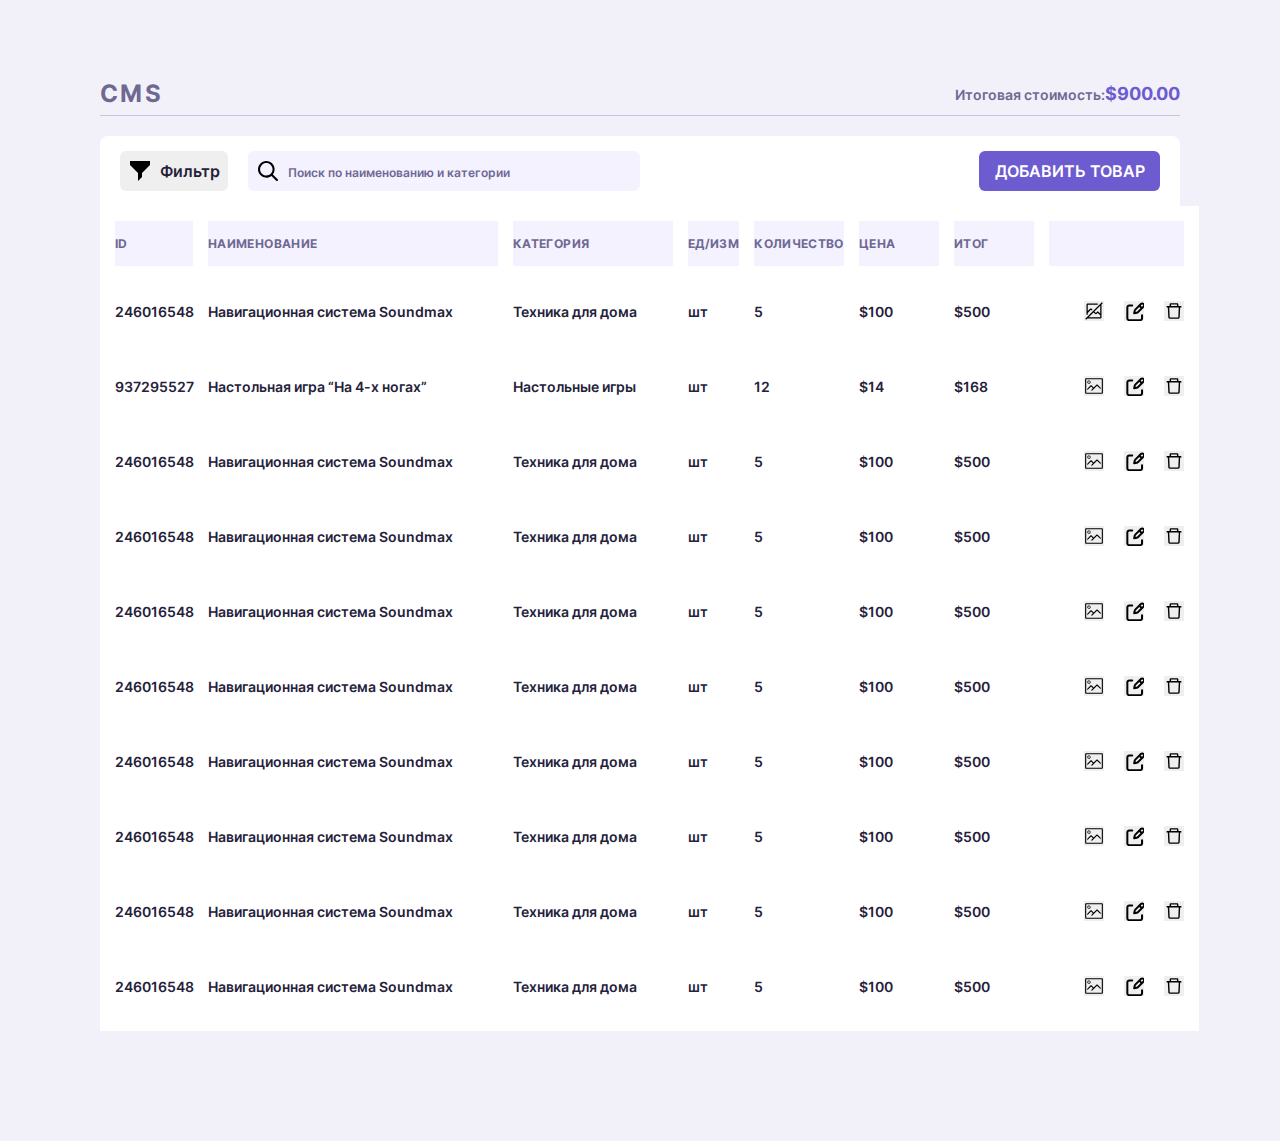
==== index.html @ 8643ee2f "верстка crm" ====
<!DOCTYPE html>
<html lang="ru">
<head>
  <meta charset="UTF-8">
  <meta http-equiv="X-UA-Compatible" content="IE=edge">
  <meta name="viewport" content="width=device-width, initial-scale=1.0">

  <link rel="stylesheet" href="index.css">
  
  <title>CRM</title>
</head>
<body>

  <section class="cms">
    <div class="container">
      <div class="group">
        <h2 class="title">CMS</h2>
        <p class="text">Итоговая стоимость:<span class="text-alt">$900.00</span></p>
      </div>
      <form action="#" class="form">
        <button class="button button__filter">
          <svg class="button__filter-svg" width="20" height="20" viewBox="0 0 20 20" fill="currentColor" xmlns="http://www.w3.org/2000/svg">
            <path d="M12 12L20 4V0H0V4L8 12V20L12 16V12Z"/>
          </svg>
          <span class="button__filter-text">Фильтр</span>
        </button>
        
        <fieldset class="search">
          <button class="button button__search" type="button">
            <svg width="20" height="20" viewBox="0 0 20 20" fill="currentColor" xmlns="http://www.w3.org/2000/svg">
              <path d="M13.4097 14.8822C11.7399 16.1799 9.63851 16.7922 7.53338 16.5942C5.42824 16.3963 3.47766 15.403 2.07881 13.8166C0.679961 12.2303 -0.0619809 10.1701 0.00405863 8.05565C0.0700982 5.94118 0.939153 3.9314 2.43427 2.43552C3.92939 0.939633 5.93814 0.0701341 8.05152 0.00406071C10.1649 -0.0620127 12.224 0.680308 13.8096 2.07987C15.3951 3.47944 16.3879 5.43102 16.5857 7.53723C16.7836 9.64345 16.1717 11.7459 14.8745 13.4166L19.6936 18.2201C20.1016 18.6267 20.1022 19.2872 19.695 19.6946C19.2878 20.1021 18.6273 20.1017 18.2204 19.6939L13.4201 14.8822H13.4097ZM8.31916 14.5495C9.13773 14.5495 9.94829 14.3882 10.7045 14.0748C11.4608 13.7614 12.148 13.302 12.7268 12.7229C13.3056 12.1438 13.7647 11.4563 14.078 10.6996C14.3913 9.94298 14.5525 9.13201 14.5525 8.31302C14.5525 7.49403 14.3913 6.68306 14.078 5.92641C13.7647 5.16976 13.3056 4.48225 12.7268 3.90314C12.148 3.32402 11.4608 2.86465 10.7045 2.55123C9.94829 2.23782 9.13773 2.07651 8.31916 2.07651C6.66598 2.07651 5.08051 2.73356 3.91153 3.90314C2.74256 5.07271 2.08583 6.659 2.08583 8.31302C2.08583 9.96705 2.74256 11.5533 3.91153 12.7229C5.08051 13.8925 6.66598 14.5495 8.31916 14.5495Z"/>
              </svg>
          </button>
          <input class="input__search" type="search" name="search" placeholder="Поиск по наименованию и категории">
          </fieldset>
          <button class="button button__add-product" >Добавить товар</button>
      </form>

      <div class="container__table">
        <table class="table">

          <thead class="table__title">



            <tr class="table__row-title">
              <th class="table__cell-title table__cell-id">ID</th>
              <th class="table__cell-title table__cell-name">Наименование</th>
              <th class="table__cell-title table__cell-category">Категория</th>
              <th class="table__cell-title table__cell-units">ед/изм</th>
              <th class="table__cell-title table__cell-count">количество</th>
              <th class="table__cell-title table__cell-price">цена</th>
              <th class="table__cell-title table__cell-total">ИТОГ</th>
              <th class="table__cell-title table__cell-btn"></th>
            </tr>

          </thead>

          <tbody  class="table__body">
            <tr class="table__row">
              <td class="table__cell table__cell-id">246016548</td>
              <td class="table__cell table__cell-name">Навигационная система Soundmax</td>
              <td class="table__cell table__cell-category">Техника для дома</td>
              <td class="table__cell table__cell-units">шт</td>
              <td class="table__cell table__cell-count">5</td>
              <td class="table__cell table__cell-price">$100</td>
              <td class="table__cell table__cell-total">$500</td>
              <td class="table__cell table__cell-btn">
                <button class="button table__button">
                  <svg width="20" height="20" viewBox="0 0 20 20" fill="currentColor" xmlns="http://www.w3.org/2000/svg">
                    <path d="M18.75 2.13375L17.8663 1.25L1.25 17.8663L2.13375 18.75L3.38375 17.5H16.25C16.5814 17.4995 16.899 17.3676 17.1333 17.1333C17.3676 16.899 17.4995 16.5814 17.5 16.25V3.38375L18.75 2.13375ZM16.25 16.25H4.63375L9.50437 11.3794L10.9913 12.8663C11.2257 13.1006 11.5435 13.2322 11.875 13.2322C12.2065 13.2322 12.5243 13.1006 12.7587 12.8663L13.75 11.875L16.25 14.3731V16.25ZM16.25 12.605L14.6337 10.9888C14.3993 10.7544 14.0815 10.6228 13.75 10.6228C13.4185 10.6228 13.1007 10.7544 12.8663 10.9888L11.875 11.98L10.3894 10.4944L16.25 4.63375V12.605Z"/>
                    <path d="M3.75 13.75V11.875L6.875 8.75187L7.73313 9.61062L8.61812 8.72563L7.75875 7.86625C7.52434 7.63191 7.20646 7.50027 6.875 7.50027C6.54354 7.50027 6.22566 7.63191 5.99125 7.86625L3.75 10.1075V3.75H13.75V2.5H3.75C3.41858 2.50033 3.10083 2.63213 2.86648 2.86648C2.63213 3.10083 2.50033 3.41858 2.5 3.75V13.75H3.75Z"/>
                  </svg>
                </button>

                <button class="button table__button">
                  <svg width="20" height="20" viewBox="0 0 20 20" fill="none" xmlns="http://www.w3.org/2000/svg">
                    <path d="M15.5629 4.86078L17.6394 6.93629L15.5629 4.86078ZM16.8982 3.03233L11.2834 8.64709C10.9933 8.9368 10.7955 9.3059 10.7148 9.70789L10.1962 12.304L12.7923 11.7844C13.1942 11.704 13.5629 11.5069 13.8531 11.2167L19.4678 5.60196C19.6366 5.43324 19.7704 5.23293 19.8617 5.01248C19.953 4.79203 20 4.55576 20 4.31714C20 4.07853 19.953 3.84225 19.8617 3.6218C19.7704 3.40136 19.6366 3.20105 19.4678 3.03233C19.2991 2.8636 19.0988 2.72976 18.8784 2.63845C18.6579 2.54714 18.4216 2.50014 18.183 2.50014C17.9444 2.50014 17.7081 2.54714 17.4877 2.63845C17.2672 2.72976 17.0669 2.8636 16.8982 3.03233V3.03233Z" stroke="currentColor" stroke-width="2" stroke-linecap="round" stroke-linejoin="round"/>
                    <path d="M18.0394 14.2648V17.206C18.0394 17.726 17.8328 18.2248 17.4651 18.5925C17.0973 18.9602 16.5986 19.1668 16.0786 19.1668H5.29415C4.77411 19.1668 4.27537 18.9602 3.90765 18.5925C3.53993 18.2248 3.33334 17.726 3.33334 17.206V6.42157C3.33334 5.90154 3.53993 5.4028 3.90765 5.03508C4.27537 4.66735 4.77411 4.46077 5.29415 4.46077H8.23535" stroke="currentColor" stroke-width="2" stroke-linecap="round" stroke-linejoin="round"/>
                  </svg>                  
                </button>

                <button class="button table__button">
                  <svg width="20" height="20" viewBox="0 0 20 20" fill="currentColor" xmlns="http://www.w3.org/2000/svg">
                    <path d="M7.03125 3.59375H6.875C6.96094 3.59375 7.03125 3.52344 7.03125 3.4375V3.59375H12.9688V3.4375C12.9688 3.52344 13.0391 3.59375 13.125 3.59375H12.9688V5H14.375V3.4375C14.375 2.74805 13.8145 2.1875 13.125 2.1875H6.875C6.18555 2.1875 5.625 2.74805 5.625 3.4375V5H7.03125V3.59375ZM16.875 5H3.125C2.7793 5 2.5 5.2793 2.5 5.625V6.25C2.5 6.33594 2.57031 6.40625 2.65625 6.40625H3.83594L4.31836 16.6211C4.34961 17.2871 4.90039 17.8125 5.56641 17.8125H14.4336C15.1016 17.8125 15.6504 17.2891 15.6816 16.6211L16.1641 6.40625H17.3438C17.4297 6.40625 17.5 6.33594 17.5 6.25V5.625C17.5 5.2793 17.2207 5 16.875 5ZM14.2832 16.4062H5.7168L5.24414 6.40625H14.7559L14.2832 16.4062Z"/>
                  </svg>                  
                </button>
              </td>
            </tr>

            <tr class="table__row">
              <td class="table__cell table__cell-id">937295527</td>
              <td class="table__cell table__cell-name">Настольная игра “На 4-х ногах”</td>
              <td class="table__cell table__cell-category">Настольные игры</td>
              <td class="table__cell table__cell-units">шт</td>
              <td class="table__cell table__cell-count">12</td>
              <td class="table__cell table__cell-price">$14</td>
              <td class="table__cell table__cell-total">$168</td>
              <td class="table__cell table__cell-btn">
                <button class="button table__button">
                  <svg width="20" height="20" viewBox="0 0 20 20" fill="currentColor" xmlns="http://www.w3.org/2000/svg">
                    <path d="M17.7778 2.22223H2.22223C1.92754 2.22223 1.64493 2.33929 1.43655 2.54767C1.22818 2.75604 1.11111 3.03866 1.11111 3.33334V16.6667C1.11111 16.9614 1.22818 17.244 1.43655 17.4523C1.64493 17.6607 1.92754 17.7778 2.22223 17.7778H17.7778C18.0725 17.7778 18.3551 17.6607 18.5635 17.4523C18.7718 17.244 18.8889 16.9614 18.8889 16.6667V3.33334C18.8889 3.03866 18.7718 2.75604 18.5635 2.54767C18.3551 2.33929 18.0725 2.22223 17.7778 2.22223ZM2.22223 16.6667V3.33334H17.7778V16.6667H2.22223Z"/>
                    <path d="M4.95555 7.77778C5.28518 7.77778 5.60741 7.68003 5.8815 7.49689C6.15558 7.31376 6.3692 7.05346 6.49535 6.74892C6.62149 6.44437 6.6545 6.10926 6.59019 5.78596C6.52588 5.46266 6.36715 5.16569 6.13406 4.9326C5.90097 4.69951 5.604 4.54078 5.2807 4.47647C4.9574 4.41216 4.62228 4.44516 4.31774 4.57131C4.0132 4.69746 3.7529 4.91108 3.56976 5.18516C3.38663 5.45924 3.28888 5.78147 3.28888 6.11111C3.28888 6.55314 3.46447 6.97706 3.77703 7.28962C4.0896 7.60218 4.51352 7.77778 4.95555 7.77778ZM4.95555 5.22222C5.13158 5.22112 5.30399 5.27232 5.45089 5.36932C5.5978 5.46632 5.71259 5.60476 5.78072 5.76708C5.84885 5.9294 5.86725 6.1083 5.83358 6.28109C5.79992 6.45389 5.7157 6.61279 5.59161 6.73766C5.46752 6.86253 5.30915 6.94774 5.13657 6.98249C4.96399 7.01724 4.78498 6.99997 4.62223 6.93285C4.45949 6.86574 4.32033 6.75182 4.22241 6.60552C4.12449 6.45923 4.07222 6.28715 4.07221 6.11111C4.07367 5.87729 4.1672 5.65345 4.33255 5.48811C4.49789 5.32277 4.72172 5.22923 4.95555 5.22778V5.22222Z"/>
                    <path d="M12.6555 8.53889L9.65555 11.5389L7.43332 9.31666C7.32923 9.21319 7.18843 9.15511 7.04166 9.15511C6.89489 9.15511 6.75408 9.21319 6.64999 9.31666L3.28888 12.7222V14.2944L7.0611 10.5222L8.88888 12.3222L6.80555 14.4056H8.33332L13.0278 9.71111L16.6667 13.3333V11.7667L13.4389 8.53889C13.3348 8.43541 13.194 8.37733 13.0472 8.37733C12.9004 8.37733 12.7596 8.43541 12.6555 8.53889Z"/>
                  </svg>                  
                </button>

                <button class="button table__button">
                  <svg width="20" height="20" viewBox="0 0 20 20" fill="none" xmlns="http://www.w3.org/2000/svg">
                    <path d="M15.5629 4.86078L17.6394 6.93629L15.5629 4.86078ZM16.8982 3.03233L11.2834 8.64709C10.9933 8.9368 10.7955 9.3059 10.7148 9.70789L10.1962 12.304L12.7923 11.7844C13.1942 11.704 13.5629 11.5069 13.8531 11.2167L19.4678 5.60196C19.6366 5.43324 19.7704 5.23293 19.8617 5.01248C19.953 4.79203 20 4.55576 20 4.31714C20 4.07853 19.953 3.84225 19.8617 3.6218C19.7704 3.40136 19.6366 3.20105 19.4678 3.03233C19.2991 2.8636 19.0988 2.72976 18.8784 2.63845C18.6579 2.54714 18.4216 2.50014 18.183 2.50014C17.9444 2.50014 17.7081 2.54714 17.4877 2.63845C17.2672 2.72976 17.0669 2.8636 16.8982 3.03233V3.03233Z" stroke="currentColor" stroke-width="2" stroke-linecap="round" stroke-linejoin="round"/>
                    <path d="M18.0394 14.2648V17.206C18.0394 17.726 17.8328 18.2248 17.4651 18.5925C17.0973 18.9602 16.5986 19.1668 16.0786 19.1668H5.29415C4.77411 19.1668 4.27537 18.9602 3.90765 18.5925C3.53993 18.2248 3.33334 17.726 3.33334 17.206V6.42157C3.33334 5.90154 3.53993 5.4028 3.90765 5.03508C4.27537 4.66735 4.77411 4.46077 5.29415 4.46077H8.23535" stroke="currentColor" stroke-width="2" stroke-linecap="round" stroke-linejoin="round"/>
                  </svg>                  
                </button>

                <button class="button table__button">
                  <svg width="20" height="20" viewBox="0 0 20 20" fill="currentColor" xmlns="http://www.w3.org/2000/svg">
                    <path d="M7.03125 3.59375H6.875C6.96094 3.59375 7.03125 3.52344 7.03125 3.4375V3.59375H12.9688V3.4375C12.9688 3.52344 13.0391 3.59375 13.125 3.59375H12.9688V5H14.375V3.4375C14.375 2.74805 13.8145 2.1875 13.125 2.1875H6.875C6.18555 2.1875 5.625 2.74805 5.625 3.4375V5H7.03125V3.59375ZM16.875 5H3.125C2.7793 5 2.5 5.2793 2.5 5.625V6.25C2.5 6.33594 2.57031 6.40625 2.65625 6.40625H3.83594L4.31836 16.6211C4.34961 17.2871 4.90039 17.8125 5.56641 17.8125H14.4336C15.1016 17.8125 15.6504 17.2891 15.6816 16.6211L16.1641 6.40625H17.3438C17.4297 6.40625 17.5 6.33594 17.5 6.25V5.625C17.5 5.2793 17.2207 5 16.875 5ZM14.2832 16.4062H5.7168L5.24414 6.40625H14.7559L14.2832 16.4062Z"/>
                  </svg>                  
                </button>
              </td>
            </tr>

            <tr class="table__row">
              <td class="table__cell table__cell-id">246016548</td>
              <td class="table__cell table__cell-name">Навигационная система Soundmax</td>
              <td class="table__cell table__cell-category">Техника для дома</td>
              <td class="table__cell table__cell-units">шт</td>
              <td class="table__cell table__cell-count">5</td>
              <td class="table__cell table__cell-price">$100</td>
              <td class="table__cell table__cell-total">$500</td>
              <td class="table__cell table__cell-btn">
                <button class="button table__button">
                  <svg width="20" height="20" viewBox="0 0 20 20" fill="currentColor" xmlns="http://www.w3.org/2000/svg">
                    <path d="M17.7778 2.22223H2.22223C1.92754 2.22223 1.64493 2.33929 1.43655 2.54767C1.22818 2.75604 1.11111 3.03866 1.11111 3.33334V16.6667C1.11111 16.9614 1.22818 17.244 1.43655 17.4523C1.64493 17.6607 1.92754 17.7778 2.22223 17.7778H17.7778C18.0725 17.7778 18.3551 17.6607 18.5635 17.4523C18.7718 17.244 18.8889 16.9614 18.8889 16.6667V3.33334C18.8889 3.03866 18.7718 2.75604 18.5635 2.54767C18.3551 2.33929 18.0725 2.22223 17.7778 2.22223ZM2.22223 16.6667V3.33334H17.7778V16.6667H2.22223Z"/>
                    <path d="M4.95555 7.77778C5.28518 7.77778 5.60741 7.68003 5.8815 7.49689C6.15558 7.31376 6.3692 7.05346 6.49535 6.74892C6.62149 6.44437 6.6545 6.10926 6.59019 5.78596C6.52588 5.46266 6.36715 5.16569 6.13406 4.9326C5.90097 4.69951 5.604 4.54078 5.2807 4.47647C4.9574 4.41216 4.62228 4.44516 4.31774 4.57131C4.0132 4.69746 3.7529 4.91108 3.56976 5.18516C3.38663 5.45924 3.28888 5.78147 3.28888 6.11111C3.28888 6.55314 3.46447 6.97706 3.77703 7.28962C4.0896 7.60218 4.51352 7.77778 4.95555 7.77778ZM4.95555 5.22222C5.13158 5.22112 5.30399 5.27232 5.45089 5.36932C5.5978 5.46632 5.71259 5.60476 5.78072 5.76708C5.84885 5.9294 5.86725 6.1083 5.83358 6.28109C5.79992 6.45389 5.7157 6.61279 5.59161 6.73766C5.46752 6.86253 5.30915 6.94774 5.13657 6.98249C4.96399 7.01724 4.78498 6.99997 4.62223 6.93285C4.45949 6.86574 4.32033 6.75182 4.22241 6.60552C4.12449 6.45923 4.07222 6.28715 4.07221 6.11111C4.07367 5.87729 4.1672 5.65345 4.33255 5.48811C4.49789 5.32277 4.72172 5.22923 4.95555 5.22778V5.22222Z"/>
                    <path d="M12.6555 8.53889L9.65555 11.5389L7.43332 9.31666C7.32923 9.21319 7.18843 9.15511 7.04166 9.15511C6.89489 9.15511 6.75408 9.21319 6.64999 9.31666L3.28888 12.7222V14.2944L7.0611 10.5222L8.88888 12.3222L6.80555 14.4056H8.33332L13.0278 9.71111L16.6667 13.3333V11.7667L13.4389 8.53889C13.3348 8.43541 13.194 8.37733 13.0472 8.37733C12.9004 8.37733 12.7596 8.43541 12.6555 8.53889Z"/>
                  </svg>
                </button>

                <button class="button table__button">
                  <svg width="20" height="20" viewBox="0 0 20 20" fill="none" xmlns="http://www.w3.org/2000/svg">
                    <path d="M15.5629 4.86078L17.6394 6.93629L15.5629 4.86078ZM16.8982 3.03233L11.2834 8.64709C10.9933 8.9368 10.7955 9.3059 10.7148 9.70789L10.1962 12.304L12.7923 11.7844C13.1942 11.704 13.5629 11.5069 13.8531 11.2167L19.4678 5.60196C19.6366 5.43324 19.7704 5.23293 19.8617 5.01248C19.953 4.79203 20 4.55576 20 4.31714C20 4.07853 19.953 3.84225 19.8617 3.6218C19.7704 3.40136 19.6366 3.20105 19.4678 3.03233C19.2991 2.8636 19.0988 2.72976 18.8784 2.63845C18.6579 2.54714 18.4216 2.50014 18.183 2.50014C17.9444 2.50014 17.7081 2.54714 17.4877 2.63845C17.2672 2.72976 17.0669 2.8636 16.8982 3.03233V3.03233Z" stroke="currentColor" stroke-width="2" stroke-linecap="round" stroke-linejoin="round"/>
                    <path d="M18.0394 14.2648V17.206C18.0394 17.726 17.8328 18.2248 17.4651 18.5925C17.0973 18.9602 16.5986 19.1668 16.0786 19.1668H5.29415C4.77411 19.1668 4.27537 18.9602 3.90765 18.5925C3.53993 18.2248 3.33334 17.726 3.33334 17.206V6.42157C3.33334 5.90154 3.53993 5.4028 3.90765 5.03508C4.27537 4.66735 4.77411 4.46077 5.29415 4.46077H8.23535" stroke="currentColor" stroke-width="2" stroke-linecap="round" stroke-linejoin="round"/>
                  </svg>                  
                </button>

                <button class="button table__button">
                  <svg width="20" height="20" viewBox="0 0 20 20" fill="currentColor" xmlns="http://www.w3.org/2000/svg">
                    <path d="M7.03125 3.59375H6.875C6.96094 3.59375 7.03125 3.52344 7.03125 3.4375V3.59375H12.9688V3.4375C12.9688 3.52344 13.0391 3.59375 13.125 3.59375H12.9688V5H14.375V3.4375C14.375 2.74805 13.8145 2.1875 13.125 2.1875H6.875C6.18555 2.1875 5.625 2.74805 5.625 3.4375V5H7.03125V3.59375ZM16.875 5H3.125C2.7793 5 2.5 5.2793 2.5 5.625V6.25C2.5 6.33594 2.57031 6.40625 2.65625 6.40625H3.83594L4.31836 16.6211C4.34961 17.2871 4.90039 17.8125 5.56641 17.8125H14.4336C15.1016 17.8125 15.6504 17.2891 15.6816 16.6211L16.1641 6.40625H17.3438C17.4297 6.40625 17.5 6.33594 17.5 6.25V5.625C17.5 5.2793 17.2207 5 16.875 5ZM14.2832 16.4062H5.7168L5.24414 6.40625H14.7559L14.2832 16.4062Z"/>
                  </svg>                  
                </button>
              </td>
            </tr>

            <tr class="table__row">
              <td class="table__cell table__cell-id">246016548</td>
              <td class="table__cell table__cell-name">Навигационная система Soundmax</td>
              <td class="table__cell table__cell-category">Техника для дома</td>
              <td class="table__cell table__cell-units">шт</td>
              <td class="table__cell table__cell-count">5</td>
              <td class="table__cell table__cell-price">$100</td>
              <td class="table__cell table__cell-total">$500</td>
              <td class="table__cell table__cell-btn">
                <button class="button table__button">
                  <svg width="20" height="20" viewBox="0 0 20 20" fill="currentColor" xmlns="http://www.w3.org/2000/svg">
                    <path d="M17.7778 2.22223H2.22223C1.92754 2.22223 1.64493 2.33929 1.43655 2.54767C1.22818 2.75604 1.11111 3.03866 1.11111 3.33334V16.6667C1.11111 16.9614 1.22818 17.244 1.43655 17.4523C1.64493 17.6607 1.92754 17.7778 2.22223 17.7778H17.7778C18.0725 17.7778 18.3551 17.6607 18.5635 17.4523C18.7718 17.244 18.8889 16.9614 18.8889 16.6667V3.33334C18.8889 3.03866 18.7718 2.75604 18.5635 2.54767C18.3551 2.33929 18.0725 2.22223 17.7778 2.22223ZM2.22223 16.6667V3.33334H17.7778V16.6667H2.22223Z"/>
                    <path d="M4.95555 7.77778C5.28518 7.77778 5.60741 7.68003 5.8815 7.49689C6.15558 7.31376 6.3692 7.05346 6.49535 6.74892C6.62149 6.44437 6.6545 6.10926 6.59019 5.78596C6.52588 5.46266 6.36715 5.16569 6.13406 4.9326C5.90097 4.69951 5.604 4.54078 5.2807 4.47647C4.9574 4.41216 4.62228 4.44516 4.31774 4.57131C4.0132 4.69746 3.7529 4.91108 3.56976 5.18516C3.38663 5.45924 3.28888 5.78147 3.28888 6.11111C3.28888 6.55314 3.46447 6.97706 3.77703 7.28962C4.0896 7.60218 4.51352 7.77778 4.95555 7.77778ZM4.95555 5.22222C5.13158 5.22112 5.30399 5.27232 5.45089 5.36932C5.5978 5.46632 5.71259 5.60476 5.78072 5.76708C5.84885 5.9294 5.86725 6.1083 5.83358 6.28109C5.79992 6.45389 5.7157 6.61279 5.59161 6.73766C5.46752 6.86253 5.30915 6.94774 5.13657 6.98249C4.96399 7.01724 4.78498 6.99997 4.62223 6.93285C4.45949 6.86574 4.32033 6.75182 4.22241 6.60552C4.12449 6.45923 4.07222 6.28715 4.07221 6.11111C4.07367 5.87729 4.1672 5.65345 4.33255 5.48811C4.49789 5.32277 4.72172 5.22923 4.95555 5.22778V5.22222Z"/>
                    <path d="M12.6555 8.53889L9.65555 11.5389L7.43332 9.31666C7.32923 9.21319 7.18843 9.15511 7.04166 9.15511C6.89489 9.15511 6.75408 9.21319 6.64999 9.31666L3.28888 12.7222V14.2944L7.0611 10.5222L8.88888 12.3222L6.80555 14.4056H8.33332L13.0278 9.71111L16.6667 13.3333V11.7667L13.4389 8.53889C13.3348 8.43541 13.194 8.37733 13.0472 8.37733C12.9004 8.37733 12.7596 8.43541 12.6555 8.53889Z"/>
                  </svg>
                </button>

                <button class="button table__button">
                  <svg width="20" height="20" viewBox="0 0 20 20" fill="none" xmlns="http://www.w3.org/2000/svg">
                    <path d="M15.5629 4.86078L17.6394 6.93629L15.5629 4.86078ZM16.8982 3.03233L11.2834 8.64709C10.9933 8.9368 10.7955 9.3059 10.7148 9.70789L10.1962 12.304L12.7923 11.7844C13.1942 11.704 13.5629 11.5069 13.8531 11.2167L19.4678 5.60196C19.6366 5.43324 19.7704 5.23293 19.8617 5.01248C19.953 4.79203 20 4.55576 20 4.31714C20 4.07853 19.953 3.84225 19.8617 3.6218C19.7704 3.40136 19.6366 3.20105 19.4678 3.03233C19.2991 2.8636 19.0988 2.72976 18.8784 2.63845C18.6579 2.54714 18.4216 2.50014 18.183 2.50014C17.9444 2.50014 17.7081 2.54714 17.4877 2.63845C17.2672 2.72976 17.0669 2.8636 16.8982 3.03233V3.03233Z" stroke="currentColor" stroke-width="2" stroke-linecap="round" stroke-linejoin="round"/>
                    <path d="M18.0394 14.2648V17.206C18.0394 17.726 17.8328 18.2248 17.4651 18.5925C17.0973 18.9602 16.5986 19.1668 16.0786 19.1668H5.29415C4.77411 19.1668 4.27537 18.9602 3.90765 18.5925C3.53993 18.2248 3.33334 17.726 3.33334 17.206V6.42157C3.33334 5.90154 3.53993 5.4028 3.90765 5.03508C4.27537 4.66735 4.77411 4.46077 5.29415 4.46077H8.23535" stroke="currentColor" stroke-width="2" stroke-linecap="round" stroke-linejoin="round"/>
                  </svg>                  
                </button>

                <button class="button table__button">
                  <svg width="20" height="20" viewBox="0 0 20 20" fill="currentColor" xmlns="http://www.w3.org/2000/svg">
                    <path d="M7.03125 3.59375H6.875C6.96094 3.59375 7.03125 3.52344 7.03125 3.4375V3.59375H12.9688V3.4375C12.9688 3.52344 13.0391 3.59375 13.125 3.59375H12.9688V5H14.375V3.4375C14.375 2.74805 13.8145 2.1875 13.125 2.1875H6.875C6.18555 2.1875 5.625 2.74805 5.625 3.4375V5H7.03125V3.59375ZM16.875 5H3.125C2.7793 5 2.5 5.2793 2.5 5.625V6.25C2.5 6.33594 2.57031 6.40625 2.65625 6.40625H3.83594L4.31836 16.6211C4.34961 17.2871 4.90039 17.8125 5.56641 17.8125H14.4336C15.1016 17.8125 15.6504 17.2891 15.6816 16.6211L16.1641 6.40625H17.3438C17.4297 6.40625 17.5 6.33594 17.5 6.25V5.625C17.5 5.2793 17.2207 5 16.875 5ZM14.2832 16.4062H5.7168L5.24414 6.40625H14.7559L14.2832 16.4062Z"/>
                  </svg>                  
                </button>
              </td>
            </tr>

            <tr class="table__row">
              <td class="table__cell table__cell-id">246016548</td>
              <td class="table__cell table__cell-name">Навигационная система Soundmax</td>
              <td class="table__cell table__cell-category">Техника для дома</td>
              <td class="table__cell table__cell-units">шт</td>
              <td class="table__cell table__cell-count">5</td>
              <td class="table__cell table__cell-price">$100</td>
              <td class="table__cell table__cell-total">$500</td>
              <td class="table__cell table__cell-btn">
                <button class="button table__button">
                  <svg width="20" height="20" viewBox="0 0 20 20" fill="currentColor" xmlns="http://www.w3.org/2000/svg">
                    <path d="M17.7778 2.22223H2.22223C1.92754 2.22223 1.64493 2.33929 1.43655 2.54767C1.22818 2.75604 1.11111 3.03866 1.11111 3.33334V16.6667C1.11111 16.9614 1.22818 17.244 1.43655 17.4523C1.64493 17.6607 1.92754 17.7778 2.22223 17.7778H17.7778C18.0725 17.7778 18.3551 17.6607 18.5635 17.4523C18.7718 17.244 18.8889 16.9614 18.8889 16.6667V3.33334C18.8889 3.03866 18.7718 2.75604 18.5635 2.54767C18.3551 2.33929 18.0725 2.22223 17.7778 2.22223ZM2.22223 16.6667V3.33334H17.7778V16.6667H2.22223Z"/>
                    <path d="M4.95555 7.77778C5.28518 7.77778 5.60741 7.68003 5.8815 7.49689C6.15558 7.31376 6.3692 7.05346 6.49535 6.74892C6.62149 6.44437 6.6545 6.10926 6.59019 5.78596C6.52588 5.46266 6.36715 5.16569 6.13406 4.9326C5.90097 4.69951 5.604 4.54078 5.2807 4.47647C4.9574 4.41216 4.62228 4.44516 4.31774 4.57131C4.0132 4.69746 3.7529 4.91108 3.56976 5.18516C3.38663 5.45924 3.28888 5.78147 3.28888 6.11111C3.28888 6.55314 3.46447 6.97706 3.77703 7.28962C4.0896 7.60218 4.51352 7.77778 4.95555 7.77778ZM4.95555 5.22222C5.13158 5.22112 5.30399 5.27232 5.45089 5.36932C5.5978 5.46632 5.71259 5.60476 5.78072 5.76708C5.84885 5.9294 5.86725 6.1083 5.83358 6.28109C5.79992 6.45389 5.7157 6.61279 5.59161 6.73766C5.46752 6.86253 5.30915 6.94774 5.13657 6.98249C4.96399 7.01724 4.78498 6.99997 4.62223 6.93285C4.45949 6.86574 4.32033 6.75182 4.22241 6.60552C4.12449 6.45923 4.07222 6.28715 4.07221 6.11111C4.07367 5.87729 4.1672 5.65345 4.33255 5.48811C4.49789 5.32277 4.72172 5.22923 4.95555 5.22778V5.22222Z"/>
                    <path d="M12.6555 8.53889L9.65555 11.5389L7.43332 9.31666C7.32923 9.21319 7.18843 9.15511 7.04166 9.15511C6.89489 9.15511 6.75408 9.21319 6.64999 9.31666L3.28888 12.7222V14.2944L7.0611 10.5222L8.88888 12.3222L6.80555 14.4056H8.33332L13.0278 9.71111L16.6667 13.3333V11.7667L13.4389 8.53889C13.3348 8.43541 13.194 8.37733 13.0472 8.37733C12.9004 8.37733 12.7596 8.43541 12.6555 8.53889Z"/>
                  </svg>
                </button>

                <button class="button table__button">
                  <svg width="20" height="20" viewBox="0 0 20 20" fill="none" xmlns="http://www.w3.org/2000/svg">
                    <path d="M15.5629 4.86078L17.6394 6.93629L15.5629 4.86078ZM16.8982 3.03233L11.2834 8.64709C10.9933 8.9368 10.7955 9.3059 10.7148 9.70789L10.1962 12.304L12.7923 11.7844C13.1942 11.704 13.5629 11.5069 13.8531 11.2167L19.4678 5.60196C19.6366 5.43324 19.7704 5.23293 19.8617 5.01248C19.953 4.79203 20 4.55576 20 4.31714C20 4.07853 19.953 3.84225 19.8617 3.6218C19.7704 3.40136 19.6366 3.20105 19.4678 3.03233C19.2991 2.8636 19.0988 2.72976 18.8784 2.63845C18.6579 2.54714 18.4216 2.50014 18.183 2.50014C17.9444 2.50014 17.7081 2.54714 17.4877 2.63845C17.2672 2.72976 17.0669 2.8636 16.8982 3.03233V3.03233Z" stroke="currentColor" stroke-width="2" stroke-linecap="round" stroke-linejoin="round"/>
                    <path d="M18.0394 14.2648V17.206C18.0394 17.726 17.8328 18.2248 17.4651 18.5925C17.0973 18.9602 16.5986 19.1668 16.0786 19.1668H5.29415C4.77411 19.1668 4.27537 18.9602 3.90765 18.5925C3.53993 18.2248 3.33334 17.726 3.33334 17.206V6.42157C3.33334 5.90154 3.53993 5.4028 3.90765 5.03508C4.27537 4.66735 4.77411 4.46077 5.29415 4.46077H8.23535" stroke="currentColor" stroke-width="2" stroke-linecap="round" stroke-linejoin="round"/>
                  </svg>                  
                </button>

                <button class="button table__button">
                  <svg width="20" height="20" viewBox="0 0 20 20" fill="currentColor" xmlns="http://www.w3.org/2000/svg">
                    <path d="M7.03125 3.59375H6.875C6.96094 3.59375 7.03125 3.52344 7.03125 3.4375V3.59375H12.9688V3.4375C12.9688 3.52344 13.0391 3.59375 13.125 3.59375H12.9688V5H14.375V3.4375C14.375 2.74805 13.8145 2.1875 13.125 2.1875H6.875C6.18555 2.1875 5.625 2.74805 5.625 3.4375V5H7.03125V3.59375ZM16.875 5H3.125C2.7793 5 2.5 5.2793 2.5 5.625V6.25C2.5 6.33594 2.57031 6.40625 2.65625 6.40625H3.83594L4.31836 16.6211C4.34961 17.2871 4.90039 17.8125 5.56641 17.8125H14.4336C15.1016 17.8125 15.6504 17.2891 15.6816 16.6211L16.1641 6.40625H17.3438C17.4297 6.40625 17.5 6.33594 17.5 6.25V5.625C17.5 5.2793 17.2207 5 16.875 5ZM14.2832 16.4062H5.7168L5.24414 6.40625H14.7559L14.2832 16.4062Z"/>
                  </svg>                  
                </button>
              </td>
            </tr>

            <tr class="table__row">
              <td class="table__cell table__cell-id">246016548</td>
              <td class="table__cell table__cell-name">Навигационная система Soundmax</td>
              <td class="table__cell table__cell-category">Техника для дома</td>
              <td class="table__cell table__cell-units">шт</td>
              <td class="table__cell table__cell-count">5</td>
              <td class="table__cell table__cell-price">$100</td>
              <td class="table__cell table__cell-total">$500</td>
              <td class="table__cell table__cell-btn">
                <button class="button table__button">
                  <svg width="20" height="20" viewBox="0 0 20 20" fill="currentColor" xmlns="http://www.w3.org/2000/svg">
                    <path d="M17.7778 2.22223H2.22223C1.92754 2.22223 1.64493 2.33929 1.43655 2.54767C1.22818 2.75604 1.11111 3.03866 1.11111 3.33334V16.6667C1.11111 16.9614 1.22818 17.244 1.43655 17.4523C1.64493 17.6607 1.92754 17.7778 2.22223 17.7778H17.7778C18.0725 17.7778 18.3551 17.6607 18.5635 17.4523C18.7718 17.244 18.8889 16.9614 18.8889 16.6667V3.33334C18.8889 3.03866 18.7718 2.75604 18.5635 2.54767C18.3551 2.33929 18.0725 2.22223 17.7778 2.22223ZM2.22223 16.6667V3.33334H17.7778V16.6667H2.22223Z"/>
                    <path d="M4.95555 7.77778C5.28518 7.77778 5.60741 7.68003 5.8815 7.49689C6.15558 7.31376 6.3692 7.05346 6.49535 6.74892C6.62149 6.44437 6.6545 6.10926 6.59019 5.78596C6.52588 5.46266 6.36715 5.16569 6.13406 4.9326C5.90097 4.69951 5.604 4.54078 5.2807 4.47647C4.9574 4.41216 4.62228 4.44516 4.31774 4.57131C4.0132 4.69746 3.7529 4.91108 3.56976 5.18516C3.38663 5.45924 3.28888 5.78147 3.28888 6.11111C3.28888 6.55314 3.46447 6.97706 3.77703 7.28962C4.0896 7.60218 4.51352 7.77778 4.95555 7.77778ZM4.95555 5.22222C5.13158 5.22112 5.30399 5.27232 5.45089 5.36932C5.5978 5.46632 5.71259 5.60476 5.78072 5.76708C5.84885 5.9294 5.86725 6.1083 5.83358 6.28109C5.79992 6.45389 5.7157 6.61279 5.59161 6.73766C5.46752 6.86253 5.30915 6.94774 5.13657 6.98249C4.96399 7.01724 4.78498 6.99997 4.62223 6.93285C4.45949 6.86574 4.32033 6.75182 4.22241 6.60552C4.12449 6.45923 4.07222 6.28715 4.07221 6.11111C4.07367 5.87729 4.1672 5.65345 4.33255 5.48811C4.49789 5.32277 4.72172 5.22923 4.95555 5.22778V5.22222Z"/>
                    <path d="M12.6555 8.53889L9.65555 11.5389L7.43332 9.31666C7.32923 9.21319 7.18843 9.15511 7.04166 9.15511C6.89489 9.15511 6.75408 9.21319 6.64999 9.31666L3.28888 12.7222V14.2944L7.0611 10.5222L8.88888 12.3222L6.80555 14.4056H8.33332L13.0278 9.71111L16.6667 13.3333V11.7667L13.4389 8.53889C13.3348 8.43541 13.194 8.37733 13.0472 8.37733C12.9004 8.37733 12.7596 8.43541 12.6555 8.53889Z"/>
                  </svg>
                </button>

                <button class="button table__button">
                  <svg width="20" height="20" viewBox="0 0 20 20" fill="none" xmlns="http://www.w3.org/2000/svg">
                    <path d="M15.5629 4.86078L17.6394 6.93629L15.5629 4.86078ZM16.8982 3.03233L11.2834 8.64709C10.9933 8.9368 10.7955 9.3059 10.7148 9.70789L10.1962 12.304L12.7923 11.7844C13.1942 11.704 13.5629 11.5069 13.8531 11.2167L19.4678 5.60196C19.6366 5.43324 19.7704 5.23293 19.8617 5.01248C19.953 4.79203 20 4.55576 20 4.31714C20 4.07853 19.953 3.84225 19.8617 3.6218C19.7704 3.40136 19.6366 3.20105 19.4678 3.03233C19.2991 2.8636 19.0988 2.72976 18.8784 2.63845C18.6579 2.54714 18.4216 2.50014 18.183 2.50014C17.9444 2.50014 17.7081 2.54714 17.4877 2.63845C17.2672 2.72976 17.0669 2.8636 16.8982 3.03233V3.03233Z" stroke="currentColor" stroke-width="2" stroke-linecap="round" stroke-linejoin="round"/>
                    <path d="M18.0394 14.2648V17.206C18.0394 17.726 17.8328 18.2248 17.4651 18.5925C17.0973 18.9602 16.5986 19.1668 16.0786 19.1668H5.29415C4.77411 19.1668 4.27537 18.9602 3.90765 18.5925C3.53993 18.2248 3.33334 17.726 3.33334 17.206V6.42157C3.33334 5.90154 3.53993 5.4028 3.90765 5.03508C4.27537 4.66735 4.77411 4.46077 5.29415 4.46077H8.23535" stroke="currentColor" stroke-width="2" stroke-linecap="round" stroke-linejoin="round"/>
                  </svg>                  
                </button>

                <button class="button table__button">
                  <svg width="20" height="20" viewBox="0 0 20 20" fill="currentColor" xmlns="http://www.w3.org/2000/svg">
                    <path d="M7.03125 3.59375H6.875C6.96094 3.59375 7.03125 3.52344 7.03125 3.4375V3.59375H12.9688V3.4375C12.9688 3.52344 13.0391 3.59375 13.125 3.59375H12.9688V5H14.375V3.4375C14.375 2.74805 13.8145 2.1875 13.125 2.1875H6.875C6.18555 2.1875 5.625 2.74805 5.625 3.4375V5H7.03125V3.59375ZM16.875 5H3.125C2.7793 5 2.5 5.2793 2.5 5.625V6.25C2.5 6.33594 2.57031 6.40625 2.65625 6.40625H3.83594L4.31836 16.6211C4.34961 17.2871 4.90039 17.8125 5.56641 17.8125H14.4336C15.1016 17.8125 15.6504 17.2891 15.6816 16.6211L16.1641 6.40625H17.3438C17.4297 6.40625 17.5 6.33594 17.5 6.25V5.625C17.5 5.2793 17.2207 5 16.875 5ZM14.2832 16.4062H5.7168L5.24414 6.40625H14.7559L14.2832 16.4062Z"/>
                  </svg>                  
                </button>
              </td>
            </tr>

            <tr class="table__row">
              <td class="table__cell table__cell-id">246016548</td>
              <td class="table__cell table__cell-name">Навигационная система Soundmax</td>
              <td class="table__cell table__cell-category">Техника для дома</td>
              <td class="table__cell table__cell-units">шт</td>
              <td class="table__cell table__cell-count">5</td>
              <td class="table__cell table__cell-price">$100</td>
              <td class="table__cell table__cell-total">$500</td>
              <td class="table__cell table__cell-btn">
                <button class="button table__button">
                  <svg width="20" height="20" viewBox="0 0 20 20" fill="currentColor" xmlns="http://www.w3.org/2000/svg">
                    <path d="M17.7778 2.22223H2.22223C1.92754 2.22223 1.64493 2.33929 1.43655 2.54767C1.22818 2.75604 1.11111 3.03866 1.11111 3.33334V16.6667C1.11111 16.9614 1.22818 17.244 1.43655 17.4523C1.64493 17.6607 1.92754 17.7778 2.22223 17.7778H17.7778C18.0725 17.7778 18.3551 17.6607 18.5635 17.4523C18.7718 17.244 18.8889 16.9614 18.8889 16.6667V3.33334C18.8889 3.03866 18.7718 2.75604 18.5635 2.54767C18.3551 2.33929 18.0725 2.22223 17.7778 2.22223ZM2.22223 16.6667V3.33334H17.7778V16.6667H2.22223Z"/>
                    <path d="M4.95555 7.77778C5.28518 7.77778 5.60741 7.68003 5.8815 7.49689C6.15558 7.31376 6.3692 7.05346 6.49535 6.74892C6.62149 6.44437 6.6545 6.10926 6.59019 5.78596C6.52588 5.46266 6.36715 5.16569 6.13406 4.9326C5.90097 4.69951 5.604 4.54078 5.2807 4.47647C4.9574 4.41216 4.62228 4.44516 4.31774 4.57131C4.0132 4.69746 3.7529 4.91108 3.56976 5.18516C3.38663 5.45924 3.28888 5.78147 3.28888 6.11111C3.28888 6.55314 3.46447 6.97706 3.77703 7.28962C4.0896 7.60218 4.51352 7.77778 4.95555 7.77778ZM4.95555 5.22222C5.13158 5.22112 5.30399 5.27232 5.45089 5.36932C5.5978 5.46632 5.71259 5.60476 5.78072 5.76708C5.84885 5.9294 5.86725 6.1083 5.83358 6.28109C5.79992 6.45389 5.7157 6.61279 5.59161 6.73766C5.46752 6.86253 5.30915 6.94774 5.13657 6.98249C4.96399 7.01724 4.78498 6.99997 4.62223 6.93285C4.45949 6.86574 4.32033 6.75182 4.22241 6.60552C4.12449 6.45923 4.07222 6.28715 4.07221 6.11111C4.07367 5.87729 4.1672 5.65345 4.33255 5.48811C4.49789 5.32277 4.72172 5.22923 4.95555 5.22778V5.22222Z"/>
                    <path d="M12.6555 8.53889L9.65555 11.5389L7.43332 9.31666C7.32923 9.21319 7.18843 9.15511 7.04166 9.15511C6.89489 9.15511 6.75408 9.21319 6.64999 9.31666L3.28888 12.7222V14.2944L7.0611 10.5222L8.88888 12.3222L6.80555 14.4056H8.33332L13.0278 9.71111L16.6667 13.3333V11.7667L13.4389 8.53889C13.3348 8.43541 13.194 8.37733 13.0472 8.37733C12.9004 8.37733 12.7596 8.43541 12.6555 8.53889Z"/>
                  </svg>
                </button>

                <button class="button table__button">
                  <svg width="20" height="20" viewBox="0 0 20 20" fill="none" xmlns="http://www.w3.org/2000/svg">
                    <path d="M15.5629 4.86078L17.6394 6.93629L15.5629 4.86078ZM16.8982 3.03233L11.2834 8.64709C10.9933 8.9368 10.7955 9.3059 10.7148 9.70789L10.1962 12.304L12.7923 11.7844C13.1942 11.704 13.5629 11.5069 13.8531 11.2167L19.4678 5.60196C19.6366 5.43324 19.7704 5.23293 19.8617 5.01248C19.953 4.79203 20 4.55576 20 4.31714C20 4.07853 19.953 3.84225 19.8617 3.6218C19.7704 3.40136 19.6366 3.20105 19.4678 3.03233C19.2991 2.8636 19.0988 2.72976 18.8784 2.63845C18.6579 2.54714 18.4216 2.50014 18.183 2.50014C17.9444 2.50014 17.7081 2.54714 17.4877 2.63845C17.2672 2.72976 17.0669 2.8636 16.8982 3.03233V3.03233Z" stroke="currentColor" stroke-width="2" stroke-linecap="round" stroke-linejoin="round"/>
                    <path d="M18.0394 14.2648V17.206C18.0394 17.726 17.8328 18.2248 17.4651 18.5925C17.0973 18.9602 16.5986 19.1668 16.0786 19.1668H5.29415C4.77411 19.1668 4.27537 18.9602 3.90765 18.5925C3.53993 18.2248 3.33334 17.726 3.33334 17.206V6.42157C3.33334 5.90154 3.53993 5.4028 3.90765 5.03508C4.27537 4.66735 4.77411 4.46077 5.29415 4.46077H8.23535" stroke="currentColor" stroke-width="2" stroke-linecap="round" stroke-linejoin="round"/>
                  </svg>                  
                </button>

                <button class="button table__button">
                  <svg width="20" height="20" viewBox="0 0 20 20" fill="currentColor" xmlns="http://www.w3.org/2000/svg">
                    <path d="M7.03125 3.59375H6.875C6.96094 3.59375 7.03125 3.52344 7.03125 3.4375V3.59375H12.9688V3.4375C12.9688 3.52344 13.0391 3.59375 13.125 3.59375H12.9688V5H14.375V3.4375C14.375 2.74805 13.8145 2.1875 13.125 2.1875H6.875C6.18555 2.1875 5.625 2.74805 5.625 3.4375V5H7.03125V3.59375ZM16.875 5H3.125C2.7793 5 2.5 5.2793 2.5 5.625V6.25C2.5 6.33594 2.57031 6.40625 2.65625 6.40625H3.83594L4.31836 16.6211C4.34961 17.2871 4.90039 17.8125 5.56641 17.8125H14.4336C15.1016 17.8125 15.6504 17.2891 15.6816 16.6211L16.1641 6.40625H17.3438C17.4297 6.40625 17.5 6.33594 17.5 6.25V5.625C17.5 5.2793 17.2207 5 16.875 5ZM14.2832 16.4062H5.7168L5.24414 6.40625H14.7559L14.2832 16.4062Z"/>
                  </svg>                  
                </button>
              </td>
            </tr>

            <tr class="table__row">
              <td class="table__cell table__cell-id">246016548</td>
              <td class="table__cell table__cell-name">Навигационная система Soundmax</td>
              <td class="table__cell table__cell-category">Техника для дома</td>
              <td class="table__cell table__cell-units">шт</td>
              <td class="table__cell table__cell-count">5</td>
              <td class="table__cell table__cell-price">$100</td>
              <td class="table__cell table__cell-total">$500</td>
              <td class="table__cell table__cell-btn">
                <button class="button table__button">
                  <svg width="20" height="20" viewBox="0 0 20 20" fill="currentColor" xmlns="http://www.w3.org/2000/svg">
                    <path d="M17.7778 2.22223H2.22223C1.92754 2.22223 1.64493 2.33929 1.43655 2.54767C1.22818 2.75604 1.11111 3.03866 1.11111 3.33334V16.6667C1.11111 16.9614 1.22818 17.244 1.43655 17.4523C1.64493 17.6607 1.92754 17.7778 2.22223 17.7778H17.7778C18.0725 17.7778 18.3551 17.6607 18.5635 17.4523C18.7718 17.244 18.8889 16.9614 18.8889 16.6667V3.33334C18.8889 3.03866 18.7718 2.75604 18.5635 2.54767C18.3551 2.33929 18.0725 2.22223 17.7778 2.22223ZM2.22223 16.6667V3.33334H17.7778V16.6667H2.22223Z"/>
                    <path d="M4.95555 7.77778C5.28518 7.77778 5.60741 7.68003 5.8815 7.49689C6.15558 7.31376 6.3692 7.05346 6.49535 6.74892C6.62149 6.44437 6.6545 6.10926 6.59019 5.78596C6.52588 5.46266 6.36715 5.16569 6.13406 4.9326C5.90097 4.69951 5.604 4.54078 5.2807 4.47647C4.9574 4.41216 4.62228 4.44516 4.31774 4.57131C4.0132 4.69746 3.7529 4.91108 3.56976 5.18516C3.38663 5.45924 3.28888 5.78147 3.28888 6.11111C3.28888 6.55314 3.46447 6.97706 3.77703 7.28962C4.0896 7.60218 4.51352 7.77778 4.95555 7.77778ZM4.95555 5.22222C5.13158 5.22112 5.30399 5.27232 5.45089 5.36932C5.5978 5.46632 5.71259 5.60476 5.78072 5.76708C5.84885 5.9294 5.86725 6.1083 5.83358 6.28109C5.79992 6.45389 5.7157 6.61279 5.59161 6.73766C5.46752 6.86253 5.30915 6.94774 5.13657 6.98249C4.96399 7.01724 4.78498 6.99997 4.62223 6.93285C4.45949 6.86574 4.32033 6.75182 4.22241 6.60552C4.12449 6.45923 4.07222 6.28715 4.07221 6.11111C4.07367 5.87729 4.1672 5.65345 4.33255 5.48811C4.49789 5.32277 4.72172 5.22923 4.95555 5.22778V5.22222Z"/>
                    <path d="M12.6555 8.53889L9.65555 11.5389L7.43332 9.31666C7.32923 9.21319 7.18843 9.15511 7.04166 9.15511C6.89489 9.15511 6.75408 9.21319 6.64999 9.31666L3.28888 12.7222V14.2944L7.0611 10.5222L8.88888 12.3222L6.80555 14.4056H8.33332L13.0278 9.71111L16.6667 13.3333V11.7667L13.4389 8.53889C13.3348 8.43541 13.194 8.37733 13.0472 8.37733C12.9004 8.37733 12.7596 8.43541 12.6555 8.53889Z"/>
                  </svg>
                </button>

                <button class="button table__button">
                  <svg width="20" height="20" viewBox="0 0 20 20" fill="none" xmlns="http://www.w3.org/2000/svg">
                    <path d="M15.5629 4.86078L17.6394 6.93629L15.5629 4.86078ZM16.8982 3.03233L11.2834 8.64709C10.9933 8.9368 10.7955 9.3059 10.7148 9.70789L10.1962 12.304L12.7923 11.7844C13.1942 11.704 13.5629 11.5069 13.8531 11.2167L19.4678 5.60196C19.6366 5.43324 19.7704 5.23293 19.8617 5.01248C19.953 4.79203 20 4.55576 20 4.31714C20 4.07853 19.953 3.84225 19.8617 3.6218C19.7704 3.40136 19.6366 3.20105 19.4678 3.03233C19.2991 2.8636 19.0988 2.72976 18.8784 2.63845C18.6579 2.54714 18.4216 2.50014 18.183 2.50014C17.9444 2.50014 17.7081 2.54714 17.4877 2.63845C17.2672 2.72976 17.0669 2.8636 16.8982 3.03233V3.03233Z" stroke="currentColor" stroke-width="2" stroke-linecap="round" stroke-linejoin="round"/>
                    <path d="M18.0394 14.2648V17.206C18.0394 17.726 17.8328 18.2248 17.4651 18.5925C17.0973 18.9602 16.5986 19.1668 16.0786 19.1668H5.29415C4.77411 19.1668 4.27537 18.9602 3.90765 18.5925C3.53993 18.2248 3.33334 17.726 3.33334 17.206V6.42157C3.33334 5.90154 3.53993 5.4028 3.90765 5.03508C4.27537 4.66735 4.77411 4.46077 5.29415 4.46077H8.23535" stroke="currentColor" stroke-width="2" stroke-linecap="round" stroke-linejoin="round"/>
                  </svg>                  
                </button>

                <button class="button table__button">
                  <svg width="20" height="20" viewBox="0 0 20 20" fill="currentColor" xmlns="http://www.w3.org/2000/svg">
                    <path d="M7.03125 3.59375H6.875C6.96094 3.59375 7.03125 3.52344 7.03125 3.4375V3.59375H12.9688V3.4375C12.9688 3.52344 13.0391 3.59375 13.125 3.59375H12.9688V5H14.375V3.4375C14.375 2.74805 13.8145 2.1875 13.125 2.1875H6.875C6.18555 2.1875 5.625 2.74805 5.625 3.4375V5H7.03125V3.59375ZM16.875 5H3.125C2.7793 5 2.5 5.2793 2.5 5.625V6.25C2.5 6.33594 2.57031 6.40625 2.65625 6.40625H3.83594L4.31836 16.6211C4.34961 17.2871 4.90039 17.8125 5.56641 17.8125H14.4336C15.1016 17.8125 15.6504 17.2891 15.6816 16.6211L16.1641 6.40625H17.3438C17.4297 6.40625 17.5 6.33594 17.5 6.25V5.625C17.5 5.2793 17.2207 5 16.875 5ZM14.2832 16.4062H5.7168L5.24414 6.40625H14.7559L14.2832 16.4062Z"/>
                  </svg>                  
                </button>
              </td>
            </tr>

            <tr class="table__row">
              <td class="table__cell table__cell-id">246016548</td>
              <td class="table__cell table__cell-name">Навигационная система Soundmax</td>
              <td class="table__cell table__cell-category">Техника для дома</td>
              <td class="table__cell table__cell-units">шт</td>
              <td class="table__cell table__cell-count">5</td>
              <td class="table__cell table__cell-price">$100</td>
              <td class="table__cell table__cell-total">$500</td>
              <td class="table__cell table__cell-btn">
                <button class="button table__button">
                  <svg width="20" height="20" viewBox="0 0 20 20" fill="currentColor" xmlns="http://www.w3.org/2000/svg">
                    <path d="M17.7778 2.22223H2.22223C1.92754 2.22223 1.64493 2.33929 1.43655 2.54767C1.22818 2.75604 1.11111 3.03866 1.11111 3.33334V16.6667C1.11111 16.9614 1.22818 17.244 1.43655 17.4523C1.64493 17.6607 1.92754 17.7778 2.22223 17.7778H17.7778C18.0725 17.7778 18.3551 17.6607 18.5635 17.4523C18.7718 17.244 18.8889 16.9614 18.8889 16.6667V3.33334C18.8889 3.03866 18.7718 2.75604 18.5635 2.54767C18.3551 2.33929 18.0725 2.22223 17.7778 2.22223ZM2.22223 16.6667V3.33334H17.7778V16.6667H2.22223Z"/>
                    <path d="M4.95555 7.77778C5.28518 7.77778 5.60741 7.68003 5.8815 7.49689C6.15558 7.31376 6.3692 7.05346 6.49535 6.74892C6.62149 6.44437 6.6545 6.10926 6.59019 5.78596C6.52588 5.46266 6.36715 5.16569 6.13406 4.9326C5.90097 4.69951 5.604 4.54078 5.2807 4.47647C4.9574 4.41216 4.62228 4.44516 4.31774 4.57131C4.0132 4.69746 3.7529 4.91108 3.56976 5.18516C3.38663 5.45924 3.28888 5.78147 3.28888 6.11111C3.28888 6.55314 3.46447 6.97706 3.77703 7.28962C4.0896 7.60218 4.51352 7.77778 4.95555 7.77778ZM4.95555 5.22222C5.13158 5.22112 5.30399 5.27232 5.45089 5.36932C5.5978 5.46632 5.71259 5.60476 5.78072 5.76708C5.84885 5.9294 5.86725 6.1083 5.83358 6.28109C5.79992 6.45389 5.7157 6.61279 5.59161 6.73766C5.46752 6.86253 5.30915 6.94774 5.13657 6.98249C4.96399 7.01724 4.78498 6.99997 4.62223 6.93285C4.45949 6.86574 4.32033 6.75182 4.22241 6.60552C4.12449 6.45923 4.07222 6.28715 4.07221 6.11111C4.07367 5.87729 4.1672 5.65345 4.33255 5.48811C4.49789 5.32277 4.72172 5.22923 4.95555 5.22778V5.22222Z"/>
                    <path d="M12.6555 8.53889L9.65555 11.5389L7.43332 9.31666C7.32923 9.21319 7.18843 9.15511 7.04166 9.15511C6.89489 9.15511 6.75408 9.21319 6.64999 9.31666L3.28888 12.7222V14.2944L7.0611 10.5222L8.88888 12.3222L6.80555 14.4056H8.33332L13.0278 9.71111L16.6667 13.3333V11.7667L13.4389 8.53889C13.3348 8.43541 13.194 8.37733 13.0472 8.37733C12.9004 8.37733 12.7596 8.43541 12.6555 8.53889Z"/>
                  </svg>
                </button>

                <button class="button table__button">
                  <svg width="20" height="20" viewBox="0 0 20 20" fill="none" xmlns="http://www.w3.org/2000/svg">
                    <path d="M15.5629 4.86078L17.6394 6.93629L15.5629 4.86078ZM16.8982 3.03233L11.2834 8.64709C10.9933 8.9368 10.7955 9.3059 10.7148 9.70789L10.1962 12.304L12.7923 11.7844C13.1942 11.704 13.5629 11.5069 13.8531 11.2167L19.4678 5.60196C19.6366 5.43324 19.7704 5.23293 19.8617 5.01248C19.953 4.79203 20 4.55576 20 4.31714C20 4.07853 19.953 3.84225 19.8617 3.6218C19.7704 3.40136 19.6366 3.20105 19.4678 3.03233C19.2991 2.8636 19.0988 2.72976 18.8784 2.63845C18.6579 2.54714 18.4216 2.50014 18.183 2.50014C17.9444 2.50014 17.7081 2.54714 17.4877 2.63845C17.2672 2.72976 17.0669 2.8636 16.8982 3.03233V3.03233Z" stroke="currentColor" stroke-width="2" stroke-linecap="round" stroke-linejoin="round"/>
                    <path d="M18.0394 14.2648V17.206C18.0394 17.726 17.8328 18.2248 17.4651 18.5925C17.0973 18.9602 16.5986 19.1668 16.0786 19.1668H5.29415C4.77411 19.1668 4.27537 18.9602 3.90765 18.5925C3.53993 18.2248 3.33334 17.726 3.33334 17.206V6.42157C3.33334 5.90154 3.53993 5.4028 3.90765 5.03508C4.27537 4.66735 4.77411 4.46077 5.29415 4.46077H8.23535" stroke="currentColor" stroke-width="2" stroke-linecap="round" stroke-linejoin="round"/>
                  </svg>                  
                </button>

                <button class="button table__button">
                  <svg width="20" height="20" viewBox="0 0 20 20" fill="currentColor" xmlns="http://www.w3.org/2000/svg">
                    <path d="M7.03125 3.59375H6.875C6.96094 3.59375 7.03125 3.52344 7.03125 3.4375V3.59375H12.9688V3.4375C12.9688 3.52344 13.0391 3.59375 13.125 3.59375H12.9688V5H14.375V3.4375C14.375 2.74805 13.8145 2.1875 13.125 2.1875H6.875C6.18555 2.1875 5.625 2.74805 5.625 3.4375V5H7.03125V3.59375ZM16.875 5H3.125C2.7793 5 2.5 5.2793 2.5 5.625V6.25C2.5 6.33594 2.57031 6.40625 2.65625 6.40625H3.83594L4.31836 16.6211C4.34961 17.2871 4.90039 17.8125 5.56641 17.8125H14.4336C15.1016 17.8125 15.6504 17.2891 15.6816 16.6211L16.1641 6.40625H17.3438C17.4297 6.40625 17.5 6.33594 17.5 6.25V5.625C17.5 5.2793 17.2207 5 16.875 5ZM14.2832 16.4062H5.7168L5.24414 6.40625H14.7559L14.2832 16.4062Z"/>
                  </svg>                  
                </button>
              </td>
            </tr>

            <tr class="table__row">
              <td class="table__cell table__cell-id">246016548</td>
              <td class="table__cell table__cell-name">Навигационная система Soundmax</td>
              <td class="table__cell table__cell-category">Техника для дома</td>
              <td class="table__cell table__cell-units">шт</td>
              <td class="table__cell table__cell-count">5</td>
              <td class="table__cell table__cell-price">$100</td>
              <td class="table__cell table__cell-total">$500</td>
              <td class="table__cell table__cell-btn">
                <button class="button table__button">
                  <svg width="20" height="20" viewBox="0 0 20 20" fill="currentColor" xmlns="http://www.w3.org/2000/svg">
                    <path d="M17.7778 2.22223H2.22223C1.92754 2.22223 1.64493 2.33929 1.43655 2.54767C1.22818 2.75604 1.11111 3.03866 1.11111 3.33334V16.6667C1.11111 16.9614 1.22818 17.244 1.43655 17.4523C1.64493 17.6607 1.92754 17.7778 2.22223 17.7778H17.7778C18.0725 17.7778 18.3551 17.6607 18.5635 17.4523C18.7718 17.244 18.8889 16.9614 18.8889 16.6667V3.33334C18.8889 3.03866 18.7718 2.75604 18.5635 2.54767C18.3551 2.33929 18.0725 2.22223 17.7778 2.22223ZM2.22223 16.6667V3.33334H17.7778V16.6667H2.22223Z"/>
                    <path d="M4.95555 7.77778C5.28518 7.77778 5.60741 7.68003 5.8815 7.49689C6.15558 7.31376 6.3692 7.05346 6.49535 6.74892C6.62149 6.44437 6.6545 6.10926 6.59019 5.78596C6.52588 5.46266 6.36715 5.16569 6.13406 4.9326C5.90097 4.69951 5.604 4.54078 5.2807 4.47647C4.9574 4.41216 4.62228 4.44516 4.31774 4.57131C4.0132 4.69746 3.7529 4.91108 3.56976 5.18516C3.38663 5.45924 3.28888 5.78147 3.28888 6.11111C3.28888 6.55314 3.46447 6.97706 3.77703 7.28962C4.0896 7.60218 4.51352 7.77778 4.95555 7.77778ZM4.95555 5.22222C5.13158 5.22112 5.30399 5.27232 5.45089 5.36932C5.5978 5.46632 5.71259 5.60476 5.78072 5.76708C5.84885 5.9294 5.86725 6.1083 5.83358 6.28109C5.79992 6.45389 5.7157 6.61279 5.59161 6.73766C5.46752 6.86253 5.30915 6.94774 5.13657 6.98249C4.96399 7.01724 4.78498 6.99997 4.62223 6.93285C4.45949 6.86574 4.32033 6.75182 4.22241 6.60552C4.12449 6.45923 4.07222 6.28715 4.07221 6.11111C4.07367 5.87729 4.1672 5.65345 4.33255 5.48811C4.49789 5.32277 4.72172 5.22923 4.95555 5.22778V5.22222Z"/>
                    <path d="M12.6555 8.53889L9.65555 11.5389L7.43332 9.31666C7.32923 9.21319 7.18843 9.15511 7.04166 9.15511C6.89489 9.15511 6.75408 9.21319 6.64999 9.31666L3.28888 12.7222V14.2944L7.0611 10.5222L8.88888 12.3222L6.80555 14.4056H8.33332L13.0278 9.71111L16.6667 13.3333V11.7667L13.4389 8.53889C13.3348 8.43541 13.194 8.37733 13.0472 8.37733C12.9004 8.37733 12.7596 8.43541 12.6555 8.53889Z"/>
                  </svg>
                </button>

                <button class="button table__button">
                  <svg width="20" height="20" viewBox="0 0 20 20" fill="none" xmlns="http://www.w3.org/2000/svg">
                    <path d="M15.5629 4.86078L17.6394 6.93629L15.5629 4.86078ZM16.8982 3.03233L11.2834 8.64709C10.9933 8.9368 10.7955 9.3059 10.7148 9.70789L10.1962 12.304L12.7923 11.7844C13.1942 11.704 13.5629 11.5069 13.8531 11.2167L19.4678 5.60196C19.6366 5.43324 19.7704 5.23293 19.8617 5.01248C19.953 4.79203 20 4.55576 20 4.31714C20 4.07853 19.953 3.84225 19.8617 3.6218C19.7704 3.40136 19.6366 3.20105 19.4678 3.03233C19.2991 2.8636 19.0988 2.72976 18.8784 2.63845C18.6579 2.54714 18.4216 2.50014 18.183 2.50014C17.9444 2.50014 17.7081 2.54714 17.4877 2.63845C17.2672 2.72976 17.0669 2.8636 16.8982 3.03233V3.03233Z" stroke="currentColor" stroke-width="2" stroke-linecap="round" stroke-linejoin="round"/>
                    <path d="M18.0394 14.2648V17.206C18.0394 17.726 17.8328 18.2248 17.4651 18.5925C17.0973 18.9602 16.5986 19.1668 16.0786 19.1668H5.29415C4.77411 19.1668 4.27537 18.9602 3.90765 18.5925C3.53993 18.2248 3.33334 17.726 3.33334 17.206V6.42157C3.33334 5.90154 3.53993 5.4028 3.90765 5.03508C4.27537 4.66735 4.77411 4.46077 5.29415 4.46077H8.23535" stroke="currentColor" stroke-width="2" stroke-linecap="round" stroke-linejoin="round"/>
                  </svg>                  
                </button>

                <button class="button table__button">
                  <svg width="20" height="20" viewBox="0 0 20 20" fill="currentColor" xmlns="http://www.w3.org/2000/svg">
                    <path d="M7.03125 3.59375H6.875C6.96094 3.59375 7.03125 3.52344 7.03125 3.4375V3.59375H12.9688V3.4375C12.9688 3.52344 13.0391 3.59375 13.125 3.59375H12.9688V5H14.375V3.4375C14.375 2.74805 13.8145 2.1875 13.125 2.1875H6.875C6.18555 2.1875 5.625 2.74805 5.625 3.4375V5H7.03125V3.59375ZM16.875 5H3.125C2.7793 5 2.5 5.2793 2.5 5.625V6.25C2.5 6.33594 2.57031 6.40625 2.65625 6.40625H3.83594L4.31836 16.6211C4.34961 17.2871 4.90039 17.8125 5.56641 17.8125H14.4336C15.1016 17.8125 15.6504 17.2891 15.6816 16.6211L16.1641 6.40625H17.3438C17.4297 6.40625 17.5 6.33594 17.5 6.25V5.625C17.5 5.2793 17.2207 5 16.875 5ZM14.2832 16.4062H5.7168L5.24414 6.40625H14.7559L14.2832 16.4062Z"/>
                  </svg>                  
                </button>
              </td>
            </tr>
          </tbody>
          <tfoot>

          </tfoot>
        </table>
      </div>
    </div>
  </section>

  <div class="overlay visually-hidden">
    <div class="modal">
      <div class="modal__container">
        <h2 class="modal__title">Добавить ТОВАР</h2>

        <button class="modal__close" type="button" aria-label="Закрыть">
          <svg width="24" height="24" viewBox="0 0 24 24" fill="none" xmlns="http://www.w3.org/2000/svg">
            <path d="M2 2L22 22" stroke="#6E6893" stroke-width="3" stroke-linecap="round"/>
            <path d="M2 22L22 2" stroke="#6E6893" stroke-width="3" stroke-linecap="round"/>
            </svg>          
        </button>

          <form class="modal__form form" action="https://jsonplaceholder.typicode.com/posts" method="post">
            <fieldset class="form__group">
              <div class="group group__name">
                <label class="form__label" for="name">Наименование</label>
                <input class="form__input" type="text" name="name" id="name" required>
              </div>

              <div class="group group__category">
                <label class="form__label" for="category">Категория</label>
                <input class="form__input" type="text" name="category" id="category" required>
              </div>

               <div class="group group__units">
                <label class="form__label" for="units">Единицы измерения</label>
                <input class="form__input" type="text" name="units" id="units" required>
              </div>
  
              <div class="group group__discount">
                <label class="form__label" for="discount">Дисконт </label>
                <div class="group-container">
                  <input class="form-product__checkbox" type="checkbox" aria-label="Добавить скидку">
                  <input class="form__input" type="text" name="discount" id="discount" disabled required>
                </div>  
              </div>

              <div class="group group__description">
                <label class="form__label" for="description">Описание </label>
                <textarea class="form__input" name="description" id="description" cols="30" rows="5" required></textarea>
                </div>

              <div class="group group__count">
                <label class="form__label" for="count">Количество </label>
                <input class="form__input" type="number" name="count" id="count" required>
              </div>

              <div class="group group__price">
                <label class="form__label" for="price">Цена </label>
                <input class="form__input" type="number" name="price" id="price" required>
              </div>
              
              <div  class="group group__add-img">
                <label class="form__label-img" for="add-img">Добавить изображение</label>
                <input  class="visually-hidden" type="file" id="add-img">  
              </div>
            </fieldset>
            <fieldset class="form__group-2">
              <p class="form__text">Итоговая стоимость: <span class="form__text-price">$ 900.00</span></p>
              <button class="form__btn" type="submit" formtarget="_blank">Добавить товар</button>  
            </fieldset>
          </form>
      </div>
    </div>
  </div>

</body>
</html>
---- index.css ----
@import url("style/normalize.css");
@import url("style/global.css");
@import url("style/overlay.css");
@import url("style/modal.css");
@import url("style/smc.css");
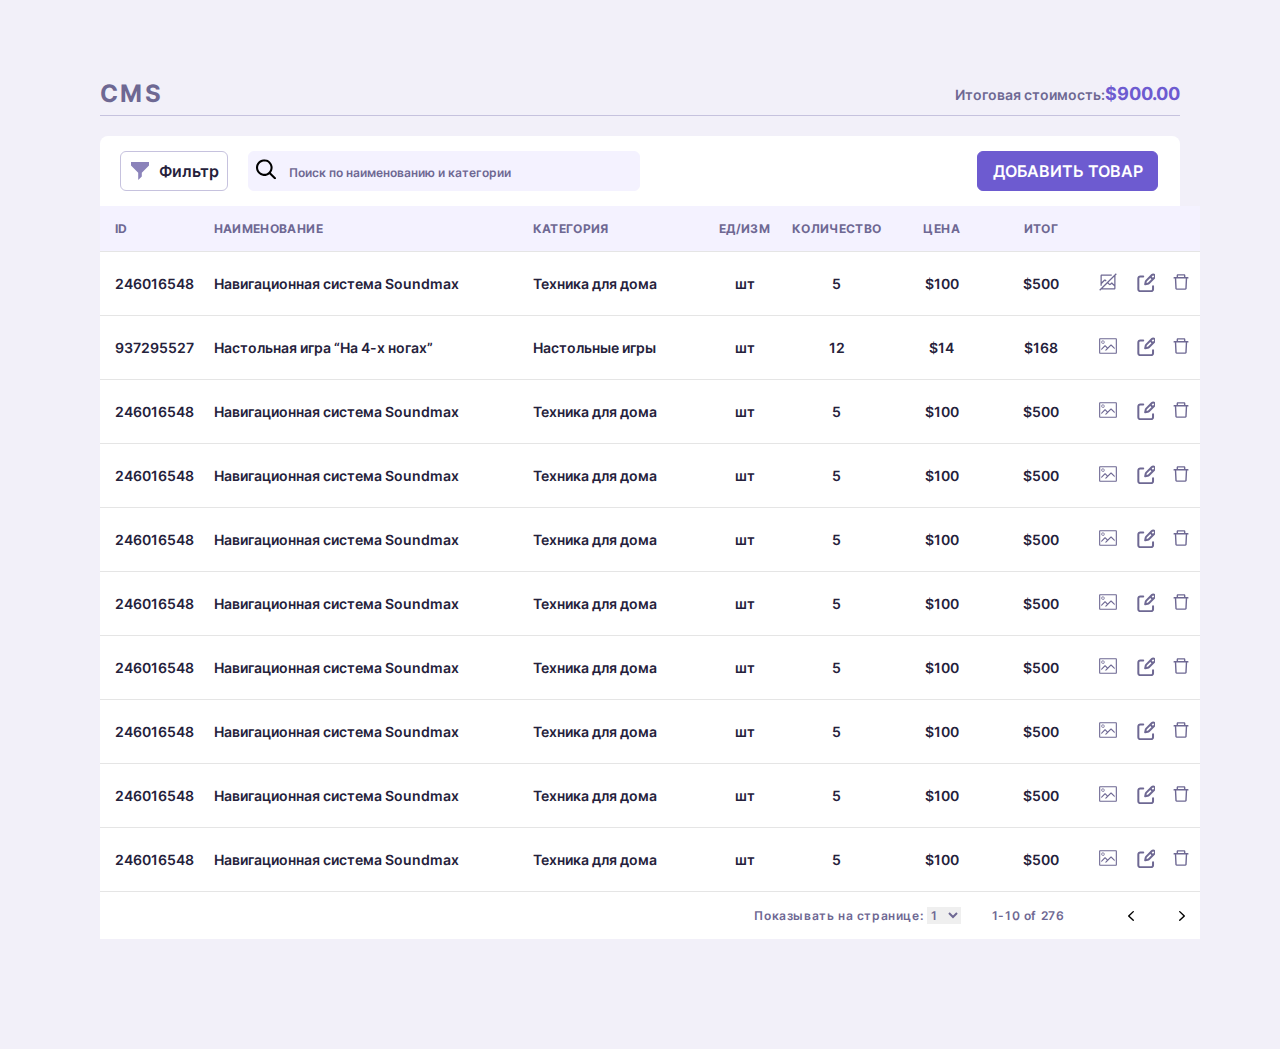
==== commit 223e3ce3: "полуфинал верстки срм" ====
--- a/index.html
+++ b/index.html
@@ -40,9 +40,6 @@
         <table class="table">
 
           <thead class="table__title">
-
-
-
             <tr class="table__row-title">
               <th class="table__cell-title table__cell-id">ID</th>
               <th class="table__cell-title table__cell-name">Наименование</th>
@@ -52,6 +49,8 @@
               <th class="table__cell-title table__cell-price">цена</th>
               <th class="table__cell-title table__cell-total">ИТОГ</th>
               <th class="table__cell-title table__cell-btn"></th>
+              <th class="table__cell-title table__cell-btn"></th>
+              <th class="table__cell-title table__cell-btn"></th>
             </tr>
 
           </thead>
@@ -72,14 +71,16 @@
                     <path d="M3.75 13.75V11.875L6.875 8.75187L7.73313 9.61062L8.61812 8.72563L7.75875 7.86625C7.52434 7.63191 7.20646 7.50027 6.875 7.50027C6.54354 7.50027 6.22566 7.63191 5.99125 7.86625L3.75 10.1075V3.75H13.75V2.5H3.75C3.41858 2.50033 3.10083 2.63213 2.86648 2.86648C2.63213 3.10083 2.50033 3.41858 2.5 3.75V13.75H3.75Z"/>
                   </svg>
                 </button>
-
-                <button class="button table__button">
-                  <svg width="20" height="20" viewBox="0 0 20 20" fill="none" xmlns="http://www.w3.org/2000/svg">
-                    <path d="M15.5629 4.86078L17.6394 6.93629L15.5629 4.86078ZM16.8982 3.03233L11.2834 8.64709C10.9933 8.9368 10.7955 9.3059 10.7148 9.70789L10.1962 12.304L12.7923 11.7844C13.1942 11.704 13.5629 11.5069 13.8531 11.2167L19.4678 5.60196C19.6366 5.43324 19.7704 5.23293 19.8617 5.01248C19.953 4.79203 20 4.55576 20 4.31714C20 4.07853 19.953 3.84225 19.8617 3.6218C19.7704 3.40136 19.6366 3.20105 19.4678 3.03233C19.2991 2.8636 19.0988 2.72976 18.8784 2.63845C18.6579 2.54714 18.4216 2.50014 18.183 2.50014C17.9444 2.50014 17.7081 2.54714 17.4877 2.63845C17.2672 2.72976 17.0669 2.8636 16.8982 3.03233V3.03233Z" stroke="currentColor" stroke-width="2" stroke-linecap="round" stroke-linejoin="round"/>
-                    <path d="M18.0394 14.2648V17.206C18.0394 17.726 17.8328 18.2248 17.4651 18.5925C17.0973 18.9602 16.5986 19.1668 16.0786 19.1668H5.29415C4.77411 19.1668 4.27537 18.9602 3.90765 18.5925C3.53993 18.2248 3.33334 17.726 3.33334 17.206V6.42157C3.33334 5.90154 3.53993 5.4028 3.90765 5.03508C4.27537 4.66735 4.77411 4.46077 5.29415 4.46077H8.23535" stroke="currentColor" stroke-width="2" stroke-linecap="round" stroke-linejoin="round"/>
-                  </svg>                  
-                </button>
-
+              </td>
+              <td class="table__cell table__cell-btn">
+                  <button class="button table__button">
+                  <svg width="20" height="20" viewBox="0 0 20 20" fill="none" xmlns="http://www.w3.org/2000/svg">
+                    <path d="M15.5629 4.86078L17.6394 6.93629L15.5629 4.86078ZM16.8982 3.03233L11.2834 8.64709C10.9933 8.9368 10.7955 9.3059 10.7148 9.70789L10.1962 12.304L12.7923 11.7844C13.1942 11.704 13.5629 11.5069 13.8531 11.2167L19.4678 5.60196C19.6366 5.43324 19.7704 5.23293 19.8617 5.01248C19.953 4.79203 20 4.55576 20 4.31714C20 4.07853 19.953 3.84225 19.8617 3.6218C19.7704 3.40136 19.6366 3.20105 19.4678 3.03233C19.2991 2.8636 19.0988 2.72976 18.8784 2.63845C18.6579 2.54714 18.4216 2.50014 18.183 2.50014C17.9444 2.50014 17.7081 2.54714 17.4877 2.63845C17.2672 2.72976 17.0669 2.8636 16.8982 3.03233V3.03233Z" stroke="currentColor" stroke-width="2" stroke-linecap="round" stroke-linejoin="round"/>
+                    <path d="M18.0394 14.2648V17.206C18.0394 17.726 17.8328 18.2248 17.4651 18.5925C17.0973 18.9602 16.5986 19.1668 16.0786 19.1668H5.29415C4.77411 19.1668 4.27537 18.9602 3.90765 18.5925C3.53993 18.2248 3.33334 17.726 3.33334 17.206V6.42157C3.33334 5.90154 3.53993 5.4028 3.90765 5.03508C4.27537 4.66735 4.77411 4.46077 5.29415 4.46077H8.23535" stroke="currentColor" stroke-width="2" stroke-linecap="round" stroke-linejoin="round"/>
+                  </svg>                  
+                </button>
+              </td>
+              <td class="table__cell table__cell-btn">
                 <button class="button table__button">
                   <svg width="20" height="20" viewBox="0 0 20 20" fill="currentColor" xmlns="http://www.w3.org/2000/svg">
                     <path d="M7.03125 3.59375H6.875C6.96094 3.59375 7.03125 3.52344 7.03125 3.4375V3.59375H12.9688V3.4375C12.9688 3.52344 13.0391 3.59375 13.125 3.59375H12.9688V5H14.375V3.4375C14.375 2.74805 13.8145 2.1875 13.125 2.1875H6.875C6.18555 2.1875 5.625 2.74805 5.625 3.4375V5H7.03125V3.59375ZM16.875 5H3.125C2.7793 5 2.5 5.2793 2.5 5.625V6.25C2.5 6.33594 2.57031 6.40625 2.65625 6.40625H3.83594L4.31836 16.6211C4.34961 17.2871 4.90039 17.8125 5.56641 17.8125H14.4336C15.1016 17.8125 15.6504 17.2891 15.6816 16.6211L16.1641 6.40625H17.3438C17.4297 6.40625 17.5 6.33594 17.5 6.25V5.625C17.5 5.2793 17.2207 5 16.875 5ZM14.2832 16.4062H5.7168L5.24414 6.40625H14.7559L14.2832 16.4062Z"/>
@@ -104,280 +105,334 @@
                     <path d="M12.6555 8.53889L9.65555 11.5389L7.43332 9.31666C7.32923 9.21319 7.18843 9.15511 7.04166 9.15511C6.89489 9.15511 6.75408 9.21319 6.64999 9.31666L3.28888 12.7222V14.2944L7.0611 10.5222L8.88888 12.3222L6.80555 14.4056H8.33332L13.0278 9.71111L16.6667 13.3333V11.7667L13.4389 8.53889C13.3348 8.43541 13.194 8.37733 13.0472 8.37733C12.9004 8.37733 12.7596 8.43541 12.6555 8.53889Z"/>
                   </svg>                  
                 </button>
-
-                <button class="button table__button">
-                  <svg width="20" height="20" viewBox="0 0 20 20" fill="none" xmlns="http://www.w3.org/2000/svg">
-                    <path d="M15.5629 4.86078L17.6394 6.93629L15.5629 4.86078ZM16.8982 3.03233L11.2834 8.64709C10.9933 8.9368 10.7955 9.3059 10.7148 9.70789L10.1962 12.304L12.7923 11.7844C13.1942 11.704 13.5629 11.5069 13.8531 11.2167L19.4678 5.60196C19.6366 5.43324 19.7704 5.23293 19.8617 5.01248C19.953 4.79203 20 4.55576 20 4.31714C20 4.07853 19.953 3.84225 19.8617 3.6218C19.7704 3.40136 19.6366 3.20105 19.4678 3.03233C19.2991 2.8636 19.0988 2.72976 18.8784 2.63845C18.6579 2.54714 18.4216 2.50014 18.183 2.50014C17.9444 2.50014 17.7081 2.54714 17.4877 2.63845C17.2672 2.72976 17.0669 2.8636 16.8982 3.03233V3.03233Z" stroke="currentColor" stroke-width="2" stroke-linecap="round" stroke-linejoin="round"/>
-                    <path d="M18.0394 14.2648V17.206C18.0394 17.726 17.8328 18.2248 17.4651 18.5925C17.0973 18.9602 16.5986 19.1668 16.0786 19.1668H5.29415C4.77411 19.1668 4.27537 18.9602 3.90765 18.5925C3.53993 18.2248 3.33334 17.726 3.33334 17.206V6.42157C3.33334 5.90154 3.53993 5.4028 3.90765 5.03508C4.27537 4.66735 4.77411 4.46077 5.29415 4.46077H8.23535" stroke="currentColor" stroke-width="2" stroke-linecap="round" stroke-linejoin="round"/>
-                  </svg>                  
-                </button>
-
-                <button class="button table__button">
-                  <svg width="20" height="20" viewBox="0 0 20 20" fill="currentColor" xmlns="http://www.w3.org/2000/svg">
-                    <path d="M7.03125 3.59375H6.875C6.96094 3.59375 7.03125 3.52344 7.03125 3.4375V3.59375H12.9688V3.4375C12.9688 3.52344 13.0391 3.59375 13.125 3.59375H12.9688V5H14.375V3.4375C14.375 2.74805 13.8145 2.1875 13.125 2.1875H6.875C6.18555 2.1875 5.625 2.74805 5.625 3.4375V5H7.03125V3.59375ZM16.875 5H3.125C2.7793 5 2.5 5.2793 2.5 5.625V6.25C2.5 6.33594 2.57031 6.40625 2.65625 6.40625H3.83594L4.31836 16.6211C4.34961 17.2871 4.90039 17.8125 5.56641 17.8125H14.4336C15.1016 17.8125 15.6504 17.2891 15.6816 16.6211L16.1641 6.40625H17.3438C17.4297 6.40625 17.5 6.33594 17.5 6.25V5.625C17.5 5.2793 17.2207 5 16.875 5ZM14.2832 16.4062H5.7168L5.24414 6.40625H14.7559L14.2832 16.4062Z"/>
-                  </svg>                  
-                </button>
-              </td>
-            </tr>
-
-            <tr class="table__row">
-              <td class="table__cell table__cell-id">246016548</td>
-              <td class="table__cell table__cell-name">Навигационная система Soundmax</td>
-              <td class="table__cell table__cell-category">Техника для дома</td>
-              <td class="table__cell table__cell-units">шт</td>
-              <td class="table__cell table__cell-count">5</td>
-              <td class="table__cell table__cell-price">$100</td>
-              <td class="table__cell table__cell-total">$500</td>
-              <td class="table__cell table__cell-btn">
-                <button class="button table__button">
-                  <svg width="20" height="20" viewBox="0 0 20 20" fill="currentColor" xmlns="http://www.w3.org/2000/svg">
-                    <path d="M17.7778 2.22223H2.22223C1.92754 2.22223 1.64493 2.33929 1.43655 2.54767C1.22818 2.75604 1.11111 3.03866 1.11111 3.33334V16.6667C1.11111 16.9614 1.22818 17.244 1.43655 17.4523C1.64493 17.6607 1.92754 17.7778 2.22223 17.7778H17.7778C18.0725 17.7778 18.3551 17.6607 18.5635 17.4523C18.7718 17.244 18.8889 16.9614 18.8889 16.6667V3.33334C18.8889 3.03866 18.7718 2.75604 18.5635 2.54767C18.3551 2.33929 18.0725 2.22223 17.7778 2.22223ZM2.22223 16.6667V3.33334H17.7778V16.6667H2.22223Z"/>
-                    <path d="M4.95555 7.77778C5.28518 7.77778 5.60741 7.68003 5.8815 7.49689C6.15558 7.31376 6.3692 7.05346 6.49535 6.74892C6.62149 6.44437 6.6545 6.10926 6.59019 5.78596C6.52588 5.46266 6.36715 5.16569 6.13406 4.9326C5.90097 4.69951 5.604 4.54078 5.2807 4.47647C4.9574 4.41216 4.62228 4.44516 4.31774 4.57131C4.0132 4.69746 3.7529 4.91108 3.56976 5.18516C3.38663 5.45924 3.28888 5.78147 3.28888 6.11111C3.28888 6.55314 3.46447 6.97706 3.77703 7.28962C4.0896 7.60218 4.51352 7.77778 4.95555 7.77778ZM4.95555 5.22222C5.13158 5.22112 5.30399 5.27232 5.45089 5.36932C5.5978 5.46632 5.71259 5.60476 5.78072 5.76708C5.84885 5.9294 5.86725 6.1083 5.83358 6.28109C5.79992 6.45389 5.7157 6.61279 5.59161 6.73766C5.46752 6.86253 5.30915 6.94774 5.13657 6.98249C4.96399 7.01724 4.78498 6.99997 4.62223 6.93285C4.45949 6.86574 4.32033 6.75182 4.22241 6.60552C4.12449 6.45923 4.07222 6.28715 4.07221 6.11111C4.07367 5.87729 4.1672 5.65345 4.33255 5.48811C4.49789 5.32277 4.72172 5.22923 4.95555 5.22778V5.22222Z"/>
-                    <path d="M12.6555 8.53889L9.65555 11.5389L7.43332 9.31666C7.32923 9.21319 7.18843 9.15511 7.04166 9.15511C6.89489 9.15511 6.75408 9.21319 6.64999 9.31666L3.28888 12.7222V14.2944L7.0611 10.5222L8.88888 12.3222L6.80555 14.4056H8.33332L13.0278 9.71111L16.6667 13.3333V11.7667L13.4389 8.53889C13.3348 8.43541 13.194 8.37733 13.0472 8.37733C12.9004 8.37733 12.7596 8.43541 12.6555 8.53889Z"/>
-                  </svg>
-                </button>
-
-                <button class="button table__button">
-                  <svg width="20" height="20" viewBox="0 0 20 20" fill="none" xmlns="http://www.w3.org/2000/svg">
-                    <path d="M15.5629 4.86078L17.6394 6.93629L15.5629 4.86078ZM16.8982 3.03233L11.2834 8.64709C10.9933 8.9368 10.7955 9.3059 10.7148 9.70789L10.1962 12.304L12.7923 11.7844C13.1942 11.704 13.5629 11.5069 13.8531 11.2167L19.4678 5.60196C19.6366 5.43324 19.7704 5.23293 19.8617 5.01248C19.953 4.79203 20 4.55576 20 4.31714C20 4.07853 19.953 3.84225 19.8617 3.6218C19.7704 3.40136 19.6366 3.20105 19.4678 3.03233C19.2991 2.8636 19.0988 2.72976 18.8784 2.63845C18.6579 2.54714 18.4216 2.50014 18.183 2.50014C17.9444 2.50014 17.7081 2.54714 17.4877 2.63845C17.2672 2.72976 17.0669 2.8636 16.8982 3.03233V3.03233Z" stroke="currentColor" stroke-width="2" stroke-linecap="round" stroke-linejoin="round"/>
-                    <path d="M18.0394 14.2648V17.206C18.0394 17.726 17.8328 18.2248 17.4651 18.5925C17.0973 18.9602 16.5986 19.1668 16.0786 19.1668H5.29415C4.77411 19.1668 4.27537 18.9602 3.90765 18.5925C3.53993 18.2248 3.33334 17.726 3.33334 17.206V6.42157C3.33334 5.90154 3.53993 5.4028 3.90765 5.03508C4.27537 4.66735 4.77411 4.46077 5.29415 4.46077H8.23535" stroke="currentColor" stroke-width="2" stroke-linecap="round" stroke-linejoin="round"/>
-                  </svg>                  
-                </button>
-
-                <button class="button table__button">
-                  <svg width="20" height="20" viewBox="0 0 20 20" fill="currentColor" xmlns="http://www.w3.org/2000/svg">
-                    <path d="M7.03125 3.59375H6.875C6.96094 3.59375 7.03125 3.52344 7.03125 3.4375V3.59375H12.9688V3.4375C12.9688 3.52344 13.0391 3.59375 13.125 3.59375H12.9688V5H14.375V3.4375C14.375 2.74805 13.8145 2.1875 13.125 2.1875H6.875C6.18555 2.1875 5.625 2.74805 5.625 3.4375V5H7.03125V3.59375ZM16.875 5H3.125C2.7793 5 2.5 5.2793 2.5 5.625V6.25C2.5 6.33594 2.57031 6.40625 2.65625 6.40625H3.83594L4.31836 16.6211C4.34961 17.2871 4.90039 17.8125 5.56641 17.8125H14.4336C15.1016 17.8125 15.6504 17.2891 15.6816 16.6211L16.1641 6.40625H17.3438C17.4297 6.40625 17.5 6.33594 17.5 6.25V5.625C17.5 5.2793 17.2207 5 16.875 5ZM14.2832 16.4062H5.7168L5.24414 6.40625H14.7559L14.2832 16.4062Z"/>
-                  </svg>                  
-                </button>
-              </td>
-            </tr>
-
-            <tr class="table__row">
-              <td class="table__cell table__cell-id">246016548</td>
-              <td class="table__cell table__cell-name">Навигационная система Soundmax</td>
-              <td class="table__cell table__cell-category">Техника для дома</td>
-              <td class="table__cell table__cell-units">шт</td>
-              <td class="table__cell table__cell-count">5</td>
-              <td class="table__cell table__cell-price">$100</td>
-              <td class="table__cell table__cell-total">$500</td>
-              <td class="table__cell table__cell-btn">
-                <button class="button table__button">
-                  <svg width="20" height="20" viewBox="0 0 20 20" fill="currentColor" xmlns="http://www.w3.org/2000/svg">
-                    <path d="M17.7778 2.22223H2.22223C1.92754 2.22223 1.64493 2.33929 1.43655 2.54767C1.22818 2.75604 1.11111 3.03866 1.11111 3.33334V16.6667C1.11111 16.9614 1.22818 17.244 1.43655 17.4523C1.64493 17.6607 1.92754 17.7778 2.22223 17.7778H17.7778C18.0725 17.7778 18.3551 17.6607 18.5635 17.4523C18.7718 17.244 18.8889 16.9614 18.8889 16.6667V3.33334C18.8889 3.03866 18.7718 2.75604 18.5635 2.54767C18.3551 2.33929 18.0725 2.22223 17.7778 2.22223ZM2.22223 16.6667V3.33334H17.7778V16.6667H2.22223Z"/>
-                    <path d="M4.95555 7.77778C5.28518 7.77778 5.60741 7.68003 5.8815 7.49689C6.15558 7.31376 6.3692 7.05346 6.49535 6.74892C6.62149 6.44437 6.6545 6.10926 6.59019 5.78596C6.52588 5.46266 6.36715 5.16569 6.13406 4.9326C5.90097 4.69951 5.604 4.54078 5.2807 4.47647C4.9574 4.41216 4.62228 4.44516 4.31774 4.57131C4.0132 4.69746 3.7529 4.91108 3.56976 5.18516C3.38663 5.45924 3.28888 5.78147 3.28888 6.11111C3.28888 6.55314 3.46447 6.97706 3.77703 7.28962C4.0896 7.60218 4.51352 7.77778 4.95555 7.77778ZM4.95555 5.22222C5.13158 5.22112 5.30399 5.27232 5.45089 5.36932C5.5978 5.46632 5.71259 5.60476 5.78072 5.76708C5.84885 5.9294 5.86725 6.1083 5.83358 6.28109C5.79992 6.45389 5.7157 6.61279 5.59161 6.73766C5.46752 6.86253 5.30915 6.94774 5.13657 6.98249C4.96399 7.01724 4.78498 6.99997 4.62223 6.93285C4.45949 6.86574 4.32033 6.75182 4.22241 6.60552C4.12449 6.45923 4.07222 6.28715 4.07221 6.11111C4.07367 5.87729 4.1672 5.65345 4.33255 5.48811C4.49789 5.32277 4.72172 5.22923 4.95555 5.22778V5.22222Z"/>
-                    <path d="M12.6555 8.53889L9.65555 11.5389L7.43332 9.31666C7.32923 9.21319 7.18843 9.15511 7.04166 9.15511C6.89489 9.15511 6.75408 9.21319 6.64999 9.31666L3.28888 12.7222V14.2944L7.0611 10.5222L8.88888 12.3222L6.80555 14.4056H8.33332L13.0278 9.71111L16.6667 13.3333V11.7667L13.4389 8.53889C13.3348 8.43541 13.194 8.37733 13.0472 8.37733C12.9004 8.37733 12.7596 8.43541 12.6555 8.53889Z"/>
-                  </svg>
-                </button>
-
-                <button class="button table__button">
-                  <svg width="20" height="20" viewBox="0 0 20 20" fill="none" xmlns="http://www.w3.org/2000/svg">
-                    <path d="M15.5629 4.86078L17.6394 6.93629L15.5629 4.86078ZM16.8982 3.03233L11.2834 8.64709C10.9933 8.9368 10.7955 9.3059 10.7148 9.70789L10.1962 12.304L12.7923 11.7844C13.1942 11.704 13.5629 11.5069 13.8531 11.2167L19.4678 5.60196C19.6366 5.43324 19.7704 5.23293 19.8617 5.01248C19.953 4.79203 20 4.55576 20 4.31714C20 4.07853 19.953 3.84225 19.8617 3.6218C19.7704 3.40136 19.6366 3.20105 19.4678 3.03233C19.2991 2.8636 19.0988 2.72976 18.8784 2.63845C18.6579 2.54714 18.4216 2.50014 18.183 2.50014C17.9444 2.50014 17.7081 2.54714 17.4877 2.63845C17.2672 2.72976 17.0669 2.8636 16.8982 3.03233V3.03233Z" stroke="currentColor" stroke-width="2" stroke-linecap="round" stroke-linejoin="round"/>
-                    <path d="M18.0394 14.2648V17.206C18.0394 17.726 17.8328 18.2248 17.4651 18.5925C17.0973 18.9602 16.5986 19.1668 16.0786 19.1668H5.29415C4.77411 19.1668 4.27537 18.9602 3.90765 18.5925C3.53993 18.2248 3.33334 17.726 3.33334 17.206V6.42157C3.33334 5.90154 3.53993 5.4028 3.90765 5.03508C4.27537 4.66735 4.77411 4.46077 5.29415 4.46077H8.23535" stroke="currentColor" stroke-width="2" stroke-linecap="round" stroke-linejoin="round"/>
-                  </svg>                  
-                </button>
-
-                <button class="button table__button">
-                  <svg width="20" height="20" viewBox="0 0 20 20" fill="currentColor" xmlns="http://www.w3.org/2000/svg">
-                    <path d="M7.03125 3.59375H6.875C6.96094 3.59375 7.03125 3.52344 7.03125 3.4375V3.59375H12.9688V3.4375C12.9688 3.52344 13.0391 3.59375 13.125 3.59375H12.9688V5H14.375V3.4375C14.375 2.74805 13.8145 2.1875 13.125 2.1875H6.875C6.18555 2.1875 5.625 2.74805 5.625 3.4375V5H7.03125V3.59375ZM16.875 5H3.125C2.7793 5 2.5 5.2793 2.5 5.625V6.25C2.5 6.33594 2.57031 6.40625 2.65625 6.40625H3.83594L4.31836 16.6211C4.34961 17.2871 4.90039 17.8125 5.56641 17.8125H14.4336C15.1016 17.8125 15.6504 17.2891 15.6816 16.6211L16.1641 6.40625H17.3438C17.4297 6.40625 17.5 6.33594 17.5 6.25V5.625C17.5 5.2793 17.2207 5 16.875 5ZM14.2832 16.4062H5.7168L5.24414 6.40625H14.7559L14.2832 16.4062Z"/>
-                  </svg>                  
-                </button>
-              </td>
-            </tr>
-
-            <tr class="table__row">
-              <td class="table__cell table__cell-id">246016548</td>
-              <td class="table__cell table__cell-name">Навигационная система Soundmax</td>
-              <td class="table__cell table__cell-category">Техника для дома</td>
-              <td class="table__cell table__cell-units">шт</td>
-              <td class="table__cell table__cell-count">5</td>
-              <td class="table__cell table__cell-price">$100</td>
-              <td class="table__cell table__cell-total">$500</td>
-              <td class="table__cell table__cell-btn">
-                <button class="button table__button">
-                  <svg width="20" height="20" viewBox="0 0 20 20" fill="currentColor" xmlns="http://www.w3.org/2000/svg">
-                    <path d="M17.7778 2.22223H2.22223C1.92754 2.22223 1.64493 2.33929 1.43655 2.54767C1.22818 2.75604 1.11111 3.03866 1.11111 3.33334V16.6667C1.11111 16.9614 1.22818 17.244 1.43655 17.4523C1.64493 17.6607 1.92754 17.7778 2.22223 17.7778H17.7778C18.0725 17.7778 18.3551 17.6607 18.5635 17.4523C18.7718 17.244 18.8889 16.9614 18.8889 16.6667V3.33334C18.8889 3.03866 18.7718 2.75604 18.5635 2.54767C18.3551 2.33929 18.0725 2.22223 17.7778 2.22223ZM2.22223 16.6667V3.33334H17.7778V16.6667H2.22223Z"/>
-                    <path d="M4.95555 7.77778C5.28518 7.77778 5.60741 7.68003 5.8815 7.49689C6.15558 7.31376 6.3692 7.05346 6.49535 6.74892C6.62149 6.44437 6.6545 6.10926 6.59019 5.78596C6.52588 5.46266 6.36715 5.16569 6.13406 4.9326C5.90097 4.69951 5.604 4.54078 5.2807 4.47647C4.9574 4.41216 4.62228 4.44516 4.31774 4.57131C4.0132 4.69746 3.7529 4.91108 3.56976 5.18516C3.38663 5.45924 3.28888 5.78147 3.28888 6.11111C3.28888 6.55314 3.46447 6.97706 3.77703 7.28962C4.0896 7.60218 4.51352 7.77778 4.95555 7.77778ZM4.95555 5.22222C5.13158 5.22112 5.30399 5.27232 5.45089 5.36932C5.5978 5.46632 5.71259 5.60476 5.78072 5.76708C5.84885 5.9294 5.86725 6.1083 5.83358 6.28109C5.79992 6.45389 5.7157 6.61279 5.59161 6.73766C5.46752 6.86253 5.30915 6.94774 5.13657 6.98249C4.96399 7.01724 4.78498 6.99997 4.62223 6.93285C4.45949 6.86574 4.32033 6.75182 4.22241 6.60552C4.12449 6.45923 4.07222 6.28715 4.07221 6.11111C4.07367 5.87729 4.1672 5.65345 4.33255 5.48811C4.49789 5.32277 4.72172 5.22923 4.95555 5.22778V5.22222Z"/>
-                    <path d="M12.6555 8.53889L9.65555 11.5389L7.43332 9.31666C7.32923 9.21319 7.18843 9.15511 7.04166 9.15511C6.89489 9.15511 6.75408 9.21319 6.64999 9.31666L3.28888 12.7222V14.2944L7.0611 10.5222L8.88888 12.3222L6.80555 14.4056H8.33332L13.0278 9.71111L16.6667 13.3333V11.7667L13.4389 8.53889C13.3348 8.43541 13.194 8.37733 13.0472 8.37733C12.9004 8.37733 12.7596 8.43541 12.6555 8.53889Z"/>
-                  </svg>
-                </button>
-
-                <button class="button table__button">
-                  <svg width="20" height="20" viewBox="0 0 20 20" fill="none" xmlns="http://www.w3.org/2000/svg">
-                    <path d="M15.5629 4.86078L17.6394 6.93629L15.5629 4.86078ZM16.8982 3.03233L11.2834 8.64709C10.9933 8.9368 10.7955 9.3059 10.7148 9.70789L10.1962 12.304L12.7923 11.7844C13.1942 11.704 13.5629 11.5069 13.8531 11.2167L19.4678 5.60196C19.6366 5.43324 19.7704 5.23293 19.8617 5.01248C19.953 4.79203 20 4.55576 20 4.31714C20 4.07853 19.953 3.84225 19.8617 3.6218C19.7704 3.40136 19.6366 3.20105 19.4678 3.03233C19.2991 2.8636 19.0988 2.72976 18.8784 2.63845C18.6579 2.54714 18.4216 2.50014 18.183 2.50014C17.9444 2.50014 17.7081 2.54714 17.4877 2.63845C17.2672 2.72976 17.0669 2.8636 16.8982 3.03233V3.03233Z" stroke="currentColor" stroke-width="2" stroke-linecap="round" stroke-linejoin="round"/>
-                    <path d="M18.0394 14.2648V17.206C18.0394 17.726 17.8328 18.2248 17.4651 18.5925C17.0973 18.9602 16.5986 19.1668 16.0786 19.1668H5.29415C4.77411 19.1668 4.27537 18.9602 3.90765 18.5925C3.53993 18.2248 3.33334 17.726 3.33334 17.206V6.42157C3.33334 5.90154 3.53993 5.4028 3.90765 5.03508C4.27537 4.66735 4.77411 4.46077 5.29415 4.46077H8.23535" stroke="currentColor" stroke-width="2" stroke-linecap="round" stroke-linejoin="round"/>
-                  </svg>                  
-                </button>
-
-                <button class="button table__button">
-                  <svg width="20" height="20" viewBox="0 0 20 20" fill="currentColor" xmlns="http://www.w3.org/2000/svg">
-                    <path d="M7.03125 3.59375H6.875C6.96094 3.59375 7.03125 3.52344 7.03125 3.4375V3.59375H12.9688V3.4375C12.9688 3.52344 13.0391 3.59375 13.125 3.59375H12.9688V5H14.375V3.4375C14.375 2.74805 13.8145 2.1875 13.125 2.1875H6.875C6.18555 2.1875 5.625 2.74805 5.625 3.4375V5H7.03125V3.59375ZM16.875 5H3.125C2.7793 5 2.5 5.2793 2.5 5.625V6.25C2.5 6.33594 2.57031 6.40625 2.65625 6.40625H3.83594L4.31836 16.6211C4.34961 17.2871 4.90039 17.8125 5.56641 17.8125H14.4336C15.1016 17.8125 15.6504 17.2891 15.6816 16.6211L16.1641 6.40625H17.3438C17.4297 6.40625 17.5 6.33594 17.5 6.25V5.625C17.5 5.2793 17.2207 5 16.875 5ZM14.2832 16.4062H5.7168L5.24414 6.40625H14.7559L14.2832 16.4062Z"/>
-                  </svg>                  
-                </button>
-              </td>
-            </tr>
-
-            <tr class="table__row">
-              <td class="table__cell table__cell-id">246016548</td>
-              <td class="table__cell table__cell-name">Навигационная система Soundmax</td>
-              <td class="table__cell table__cell-category">Техника для дома</td>
-              <td class="table__cell table__cell-units">шт</td>
-              <td class="table__cell table__cell-count">5</td>
-              <td class="table__cell table__cell-price">$100</td>
-              <td class="table__cell table__cell-total">$500</td>
-              <td class="table__cell table__cell-btn">
-                <button class="button table__button">
-                  <svg width="20" height="20" viewBox="0 0 20 20" fill="currentColor" xmlns="http://www.w3.org/2000/svg">
-                    <path d="M17.7778 2.22223H2.22223C1.92754 2.22223 1.64493 2.33929 1.43655 2.54767C1.22818 2.75604 1.11111 3.03866 1.11111 3.33334V16.6667C1.11111 16.9614 1.22818 17.244 1.43655 17.4523C1.64493 17.6607 1.92754 17.7778 2.22223 17.7778H17.7778C18.0725 17.7778 18.3551 17.6607 18.5635 17.4523C18.7718 17.244 18.8889 16.9614 18.8889 16.6667V3.33334C18.8889 3.03866 18.7718 2.75604 18.5635 2.54767C18.3551 2.33929 18.0725 2.22223 17.7778 2.22223ZM2.22223 16.6667V3.33334H17.7778V16.6667H2.22223Z"/>
-                    <path d="M4.95555 7.77778C5.28518 7.77778 5.60741 7.68003 5.8815 7.49689C6.15558 7.31376 6.3692 7.05346 6.49535 6.74892C6.62149 6.44437 6.6545 6.10926 6.59019 5.78596C6.52588 5.46266 6.36715 5.16569 6.13406 4.9326C5.90097 4.69951 5.604 4.54078 5.2807 4.47647C4.9574 4.41216 4.62228 4.44516 4.31774 4.57131C4.0132 4.69746 3.7529 4.91108 3.56976 5.18516C3.38663 5.45924 3.28888 5.78147 3.28888 6.11111C3.28888 6.55314 3.46447 6.97706 3.77703 7.28962C4.0896 7.60218 4.51352 7.77778 4.95555 7.77778ZM4.95555 5.22222C5.13158 5.22112 5.30399 5.27232 5.45089 5.36932C5.5978 5.46632 5.71259 5.60476 5.78072 5.76708C5.84885 5.9294 5.86725 6.1083 5.83358 6.28109C5.79992 6.45389 5.7157 6.61279 5.59161 6.73766C5.46752 6.86253 5.30915 6.94774 5.13657 6.98249C4.96399 7.01724 4.78498 6.99997 4.62223 6.93285C4.45949 6.86574 4.32033 6.75182 4.22241 6.60552C4.12449 6.45923 4.07222 6.28715 4.07221 6.11111C4.07367 5.87729 4.1672 5.65345 4.33255 5.48811C4.49789 5.32277 4.72172 5.22923 4.95555 5.22778V5.22222Z"/>
-                    <path d="M12.6555 8.53889L9.65555 11.5389L7.43332 9.31666C7.32923 9.21319 7.18843 9.15511 7.04166 9.15511C6.89489 9.15511 6.75408 9.21319 6.64999 9.31666L3.28888 12.7222V14.2944L7.0611 10.5222L8.88888 12.3222L6.80555 14.4056H8.33332L13.0278 9.71111L16.6667 13.3333V11.7667L13.4389 8.53889C13.3348 8.43541 13.194 8.37733 13.0472 8.37733C12.9004 8.37733 12.7596 8.43541 12.6555 8.53889Z"/>
-                  </svg>
-                </button>
-
-                <button class="button table__button">
-                  <svg width="20" height="20" viewBox="0 0 20 20" fill="none" xmlns="http://www.w3.org/2000/svg">
-                    <path d="M15.5629 4.86078L17.6394 6.93629L15.5629 4.86078ZM16.8982 3.03233L11.2834 8.64709C10.9933 8.9368 10.7955 9.3059 10.7148 9.70789L10.1962 12.304L12.7923 11.7844C13.1942 11.704 13.5629 11.5069 13.8531 11.2167L19.4678 5.60196C19.6366 5.43324 19.7704 5.23293 19.8617 5.01248C19.953 4.79203 20 4.55576 20 4.31714C20 4.07853 19.953 3.84225 19.8617 3.6218C19.7704 3.40136 19.6366 3.20105 19.4678 3.03233C19.2991 2.8636 19.0988 2.72976 18.8784 2.63845C18.6579 2.54714 18.4216 2.50014 18.183 2.50014C17.9444 2.50014 17.7081 2.54714 17.4877 2.63845C17.2672 2.72976 17.0669 2.8636 16.8982 3.03233V3.03233Z" stroke="currentColor" stroke-width="2" stroke-linecap="round" stroke-linejoin="round"/>
-                    <path d="M18.0394 14.2648V17.206C18.0394 17.726 17.8328 18.2248 17.4651 18.5925C17.0973 18.9602 16.5986 19.1668 16.0786 19.1668H5.29415C4.77411 19.1668 4.27537 18.9602 3.90765 18.5925C3.53993 18.2248 3.33334 17.726 3.33334 17.206V6.42157C3.33334 5.90154 3.53993 5.4028 3.90765 5.03508C4.27537 4.66735 4.77411 4.46077 5.29415 4.46077H8.23535" stroke="currentColor" stroke-width="2" stroke-linecap="round" stroke-linejoin="round"/>
-                  </svg>                  
-                </button>
-
-                <button class="button table__button">
-                  <svg width="20" height="20" viewBox="0 0 20 20" fill="currentColor" xmlns="http://www.w3.org/2000/svg">
-                    <path d="M7.03125 3.59375H6.875C6.96094 3.59375 7.03125 3.52344 7.03125 3.4375V3.59375H12.9688V3.4375C12.9688 3.52344 13.0391 3.59375 13.125 3.59375H12.9688V5H14.375V3.4375C14.375 2.74805 13.8145 2.1875 13.125 2.1875H6.875C6.18555 2.1875 5.625 2.74805 5.625 3.4375V5H7.03125V3.59375ZM16.875 5H3.125C2.7793 5 2.5 5.2793 2.5 5.625V6.25C2.5 6.33594 2.57031 6.40625 2.65625 6.40625H3.83594L4.31836 16.6211C4.34961 17.2871 4.90039 17.8125 5.56641 17.8125H14.4336C15.1016 17.8125 15.6504 17.2891 15.6816 16.6211L16.1641 6.40625H17.3438C17.4297 6.40625 17.5 6.33594 17.5 6.25V5.625C17.5 5.2793 17.2207 5 16.875 5ZM14.2832 16.4062H5.7168L5.24414 6.40625H14.7559L14.2832 16.4062Z"/>
-                  </svg>                  
-                </button>
-              </td>
-            </tr>
-
-            <tr class="table__row">
-              <td class="table__cell table__cell-id">246016548</td>
-              <td class="table__cell table__cell-name">Навигационная система Soundmax</td>
-              <td class="table__cell table__cell-category">Техника для дома</td>
-              <td class="table__cell table__cell-units">шт</td>
-              <td class="table__cell table__cell-count">5</td>
-              <td class="table__cell table__cell-price">$100</td>
-              <td class="table__cell table__cell-total">$500</td>
-              <td class="table__cell table__cell-btn">
-                <button class="button table__button">
-                  <svg width="20" height="20" viewBox="0 0 20 20" fill="currentColor" xmlns="http://www.w3.org/2000/svg">
-                    <path d="M17.7778 2.22223H2.22223C1.92754 2.22223 1.64493 2.33929 1.43655 2.54767C1.22818 2.75604 1.11111 3.03866 1.11111 3.33334V16.6667C1.11111 16.9614 1.22818 17.244 1.43655 17.4523C1.64493 17.6607 1.92754 17.7778 2.22223 17.7778H17.7778C18.0725 17.7778 18.3551 17.6607 18.5635 17.4523C18.7718 17.244 18.8889 16.9614 18.8889 16.6667V3.33334C18.8889 3.03866 18.7718 2.75604 18.5635 2.54767C18.3551 2.33929 18.0725 2.22223 17.7778 2.22223ZM2.22223 16.6667V3.33334H17.7778V16.6667H2.22223Z"/>
-                    <path d="M4.95555 7.77778C5.28518 7.77778 5.60741 7.68003 5.8815 7.49689C6.15558 7.31376 6.3692 7.05346 6.49535 6.74892C6.62149 6.44437 6.6545 6.10926 6.59019 5.78596C6.52588 5.46266 6.36715 5.16569 6.13406 4.9326C5.90097 4.69951 5.604 4.54078 5.2807 4.47647C4.9574 4.41216 4.62228 4.44516 4.31774 4.57131C4.0132 4.69746 3.7529 4.91108 3.56976 5.18516C3.38663 5.45924 3.28888 5.78147 3.28888 6.11111C3.28888 6.55314 3.46447 6.97706 3.77703 7.28962C4.0896 7.60218 4.51352 7.77778 4.95555 7.77778ZM4.95555 5.22222C5.13158 5.22112 5.30399 5.27232 5.45089 5.36932C5.5978 5.46632 5.71259 5.60476 5.78072 5.76708C5.84885 5.9294 5.86725 6.1083 5.83358 6.28109C5.79992 6.45389 5.7157 6.61279 5.59161 6.73766C5.46752 6.86253 5.30915 6.94774 5.13657 6.98249C4.96399 7.01724 4.78498 6.99997 4.62223 6.93285C4.45949 6.86574 4.32033 6.75182 4.22241 6.60552C4.12449 6.45923 4.07222 6.28715 4.07221 6.11111C4.07367 5.87729 4.1672 5.65345 4.33255 5.48811C4.49789 5.32277 4.72172 5.22923 4.95555 5.22778V5.22222Z"/>
-                    <path d="M12.6555 8.53889L9.65555 11.5389L7.43332 9.31666C7.32923 9.21319 7.18843 9.15511 7.04166 9.15511C6.89489 9.15511 6.75408 9.21319 6.64999 9.31666L3.28888 12.7222V14.2944L7.0611 10.5222L8.88888 12.3222L6.80555 14.4056H8.33332L13.0278 9.71111L16.6667 13.3333V11.7667L13.4389 8.53889C13.3348 8.43541 13.194 8.37733 13.0472 8.37733C12.9004 8.37733 12.7596 8.43541 12.6555 8.53889Z"/>
-                  </svg>
-                </button>
-
-                <button class="button table__button">
-                  <svg width="20" height="20" viewBox="0 0 20 20" fill="none" xmlns="http://www.w3.org/2000/svg">
-                    <path d="M15.5629 4.86078L17.6394 6.93629L15.5629 4.86078ZM16.8982 3.03233L11.2834 8.64709C10.9933 8.9368 10.7955 9.3059 10.7148 9.70789L10.1962 12.304L12.7923 11.7844C13.1942 11.704 13.5629 11.5069 13.8531 11.2167L19.4678 5.60196C19.6366 5.43324 19.7704 5.23293 19.8617 5.01248C19.953 4.79203 20 4.55576 20 4.31714C20 4.07853 19.953 3.84225 19.8617 3.6218C19.7704 3.40136 19.6366 3.20105 19.4678 3.03233C19.2991 2.8636 19.0988 2.72976 18.8784 2.63845C18.6579 2.54714 18.4216 2.50014 18.183 2.50014C17.9444 2.50014 17.7081 2.54714 17.4877 2.63845C17.2672 2.72976 17.0669 2.8636 16.8982 3.03233V3.03233Z" stroke="currentColor" stroke-width="2" stroke-linecap="round" stroke-linejoin="round"/>
-                    <path d="M18.0394 14.2648V17.206C18.0394 17.726 17.8328 18.2248 17.4651 18.5925C17.0973 18.9602 16.5986 19.1668 16.0786 19.1668H5.29415C4.77411 19.1668 4.27537 18.9602 3.90765 18.5925C3.53993 18.2248 3.33334 17.726 3.33334 17.206V6.42157C3.33334 5.90154 3.53993 5.4028 3.90765 5.03508C4.27537 4.66735 4.77411 4.46077 5.29415 4.46077H8.23535" stroke="currentColor" stroke-width="2" stroke-linecap="round" stroke-linejoin="round"/>
-                  </svg>                  
-                </button>
-
-                <button class="button table__button">
-                  <svg width="20" height="20" viewBox="0 0 20 20" fill="currentColor" xmlns="http://www.w3.org/2000/svg">
-                    <path d="M7.03125 3.59375H6.875C6.96094 3.59375 7.03125 3.52344 7.03125 3.4375V3.59375H12.9688V3.4375C12.9688 3.52344 13.0391 3.59375 13.125 3.59375H12.9688V5H14.375V3.4375C14.375 2.74805 13.8145 2.1875 13.125 2.1875H6.875C6.18555 2.1875 5.625 2.74805 5.625 3.4375V5H7.03125V3.59375ZM16.875 5H3.125C2.7793 5 2.5 5.2793 2.5 5.625V6.25C2.5 6.33594 2.57031 6.40625 2.65625 6.40625H3.83594L4.31836 16.6211C4.34961 17.2871 4.90039 17.8125 5.56641 17.8125H14.4336C15.1016 17.8125 15.6504 17.2891 15.6816 16.6211L16.1641 6.40625H17.3438C17.4297 6.40625 17.5 6.33594 17.5 6.25V5.625C17.5 5.2793 17.2207 5 16.875 5ZM14.2832 16.4062H5.7168L5.24414 6.40625H14.7559L14.2832 16.4062Z"/>
-                  </svg>                  
-                </button>
-              </td>
-            </tr>
-
-            <tr class="table__row">
-              <td class="table__cell table__cell-id">246016548</td>
-              <td class="table__cell table__cell-name">Навигационная система Soundmax</td>
-              <td class="table__cell table__cell-category">Техника для дома</td>
-              <td class="table__cell table__cell-units">шт</td>
-              <td class="table__cell table__cell-count">5</td>
-              <td class="table__cell table__cell-price">$100</td>
-              <td class="table__cell table__cell-total">$500</td>
-              <td class="table__cell table__cell-btn">
-                <button class="button table__button">
-                  <svg width="20" height="20" viewBox="0 0 20 20" fill="currentColor" xmlns="http://www.w3.org/2000/svg">
-                    <path d="M17.7778 2.22223H2.22223C1.92754 2.22223 1.64493 2.33929 1.43655 2.54767C1.22818 2.75604 1.11111 3.03866 1.11111 3.33334V16.6667C1.11111 16.9614 1.22818 17.244 1.43655 17.4523C1.64493 17.6607 1.92754 17.7778 2.22223 17.7778H17.7778C18.0725 17.7778 18.3551 17.6607 18.5635 17.4523C18.7718 17.244 18.8889 16.9614 18.8889 16.6667V3.33334C18.8889 3.03866 18.7718 2.75604 18.5635 2.54767C18.3551 2.33929 18.0725 2.22223 17.7778 2.22223ZM2.22223 16.6667V3.33334H17.7778V16.6667H2.22223Z"/>
-                    <path d="M4.95555 7.77778C5.28518 7.77778 5.60741 7.68003 5.8815 7.49689C6.15558 7.31376 6.3692 7.05346 6.49535 6.74892C6.62149 6.44437 6.6545 6.10926 6.59019 5.78596C6.52588 5.46266 6.36715 5.16569 6.13406 4.9326C5.90097 4.69951 5.604 4.54078 5.2807 4.47647C4.9574 4.41216 4.62228 4.44516 4.31774 4.57131C4.0132 4.69746 3.7529 4.91108 3.56976 5.18516C3.38663 5.45924 3.28888 5.78147 3.28888 6.11111C3.28888 6.55314 3.46447 6.97706 3.77703 7.28962C4.0896 7.60218 4.51352 7.77778 4.95555 7.77778ZM4.95555 5.22222C5.13158 5.22112 5.30399 5.27232 5.45089 5.36932C5.5978 5.46632 5.71259 5.60476 5.78072 5.76708C5.84885 5.9294 5.86725 6.1083 5.83358 6.28109C5.79992 6.45389 5.7157 6.61279 5.59161 6.73766C5.46752 6.86253 5.30915 6.94774 5.13657 6.98249C4.96399 7.01724 4.78498 6.99997 4.62223 6.93285C4.45949 6.86574 4.32033 6.75182 4.22241 6.60552C4.12449 6.45923 4.07222 6.28715 4.07221 6.11111C4.07367 5.87729 4.1672 5.65345 4.33255 5.48811C4.49789 5.32277 4.72172 5.22923 4.95555 5.22778V5.22222Z"/>
-                    <path d="M12.6555 8.53889L9.65555 11.5389L7.43332 9.31666C7.32923 9.21319 7.18843 9.15511 7.04166 9.15511C6.89489 9.15511 6.75408 9.21319 6.64999 9.31666L3.28888 12.7222V14.2944L7.0611 10.5222L8.88888 12.3222L6.80555 14.4056H8.33332L13.0278 9.71111L16.6667 13.3333V11.7667L13.4389 8.53889C13.3348 8.43541 13.194 8.37733 13.0472 8.37733C12.9004 8.37733 12.7596 8.43541 12.6555 8.53889Z"/>
-                  </svg>
-                </button>
-
-                <button class="button table__button">
-                  <svg width="20" height="20" viewBox="0 0 20 20" fill="none" xmlns="http://www.w3.org/2000/svg">
-                    <path d="M15.5629 4.86078L17.6394 6.93629L15.5629 4.86078ZM16.8982 3.03233L11.2834 8.64709C10.9933 8.9368 10.7955 9.3059 10.7148 9.70789L10.1962 12.304L12.7923 11.7844C13.1942 11.704 13.5629 11.5069 13.8531 11.2167L19.4678 5.60196C19.6366 5.43324 19.7704 5.23293 19.8617 5.01248C19.953 4.79203 20 4.55576 20 4.31714C20 4.07853 19.953 3.84225 19.8617 3.6218C19.7704 3.40136 19.6366 3.20105 19.4678 3.03233C19.2991 2.8636 19.0988 2.72976 18.8784 2.63845C18.6579 2.54714 18.4216 2.50014 18.183 2.50014C17.9444 2.50014 17.7081 2.54714 17.4877 2.63845C17.2672 2.72976 17.0669 2.8636 16.8982 3.03233V3.03233Z" stroke="currentColor" stroke-width="2" stroke-linecap="round" stroke-linejoin="round"/>
-                    <path d="M18.0394 14.2648V17.206C18.0394 17.726 17.8328 18.2248 17.4651 18.5925C17.0973 18.9602 16.5986 19.1668 16.0786 19.1668H5.29415C4.77411 19.1668 4.27537 18.9602 3.90765 18.5925C3.53993 18.2248 3.33334 17.726 3.33334 17.206V6.42157C3.33334 5.90154 3.53993 5.4028 3.90765 5.03508C4.27537 4.66735 4.77411 4.46077 5.29415 4.46077H8.23535" stroke="currentColor" stroke-width="2" stroke-linecap="round" stroke-linejoin="round"/>
-                  </svg>                  
-                </button>
-
-                <button class="button table__button">
-                  <svg width="20" height="20" viewBox="0 0 20 20" fill="currentColor" xmlns="http://www.w3.org/2000/svg">
-                    <path d="M7.03125 3.59375H6.875C6.96094 3.59375 7.03125 3.52344 7.03125 3.4375V3.59375H12.9688V3.4375C12.9688 3.52344 13.0391 3.59375 13.125 3.59375H12.9688V5H14.375V3.4375C14.375 2.74805 13.8145 2.1875 13.125 2.1875H6.875C6.18555 2.1875 5.625 2.74805 5.625 3.4375V5H7.03125V3.59375ZM16.875 5H3.125C2.7793 5 2.5 5.2793 2.5 5.625V6.25C2.5 6.33594 2.57031 6.40625 2.65625 6.40625H3.83594L4.31836 16.6211C4.34961 17.2871 4.90039 17.8125 5.56641 17.8125H14.4336C15.1016 17.8125 15.6504 17.2891 15.6816 16.6211L16.1641 6.40625H17.3438C17.4297 6.40625 17.5 6.33594 17.5 6.25V5.625C17.5 5.2793 17.2207 5 16.875 5ZM14.2832 16.4062H5.7168L5.24414 6.40625H14.7559L14.2832 16.4062Z"/>
-                  </svg>                  
-                </button>
-              </td>
-            </tr>
-
-            <tr class="table__row">
-              <td class="table__cell table__cell-id">246016548</td>
-              <td class="table__cell table__cell-name">Навигационная система Soundmax</td>
-              <td class="table__cell table__cell-category">Техника для дома</td>
-              <td class="table__cell table__cell-units">шт</td>
-              <td class="table__cell table__cell-count">5</td>
-              <td class="table__cell table__cell-price">$100</td>
-              <td class="table__cell table__cell-total">$500</td>
-              <td class="table__cell table__cell-btn">
-                <button class="button table__button">
-                  <svg width="20" height="20" viewBox="0 0 20 20" fill="currentColor" xmlns="http://www.w3.org/2000/svg">
-                    <path d="M17.7778 2.22223H2.22223C1.92754 2.22223 1.64493 2.33929 1.43655 2.54767C1.22818 2.75604 1.11111 3.03866 1.11111 3.33334V16.6667C1.11111 16.9614 1.22818 17.244 1.43655 17.4523C1.64493 17.6607 1.92754 17.7778 2.22223 17.7778H17.7778C18.0725 17.7778 18.3551 17.6607 18.5635 17.4523C18.7718 17.244 18.8889 16.9614 18.8889 16.6667V3.33334C18.8889 3.03866 18.7718 2.75604 18.5635 2.54767C18.3551 2.33929 18.0725 2.22223 17.7778 2.22223ZM2.22223 16.6667V3.33334H17.7778V16.6667H2.22223Z"/>
-                    <path d="M4.95555 7.77778C5.28518 7.77778 5.60741 7.68003 5.8815 7.49689C6.15558 7.31376 6.3692 7.05346 6.49535 6.74892C6.62149 6.44437 6.6545 6.10926 6.59019 5.78596C6.52588 5.46266 6.36715 5.16569 6.13406 4.9326C5.90097 4.69951 5.604 4.54078 5.2807 4.47647C4.9574 4.41216 4.62228 4.44516 4.31774 4.57131C4.0132 4.69746 3.7529 4.91108 3.56976 5.18516C3.38663 5.45924 3.28888 5.78147 3.28888 6.11111C3.28888 6.55314 3.46447 6.97706 3.77703 7.28962C4.0896 7.60218 4.51352 7.77778 4.95555 7.77778ZM4.95555 5.22222C5.13158 5.22112 5.30399 5.27232 5.45089 5.36932C5.5978 5.46632 5.71259 5.60476 5.78072 5.76708C5.84885 5.9294 5.86725 6.1083 5.83358 6.28109C5.79992 6.45389 5.7157 6.61279 5.59161 6.73766C5.46752 6.86253 5.30915 6.94774 5.13657 6.98249C4.96399 7.01724 4.78498 6.99997 4.62223 6.93285C4.45949 6.86574 4.32033 6.75182 4.22241 6.60552C4.12449 6.45923 4.07222 6.28715 4.07221 6.11111C4.07367 5.87729 4.1672 5.65345 4.33255 5.48811C4.49789 5.32277 4.72172 5.22923 4.95555 5.22778V5.22222Z"/>
-                    <path d="M12.6555 8.53889L9.65555 11.5389L7.43332 9.31666C7.32923 9.21319 7.18843 9.15511 7.04166 9.15511C6.89489 9.15511 6.75408 9.21319 6.64999 9.31666L3.28888 12.7222V14.2944L7.0611 10.5222L8.88888 12.3222L6.80555 14.4056H8.33332L13.0278 9.71111L16.6667 13.3333V11.7667L13.4389 8.53889C13.3348 8.43541 13.194 8.37733 13.0472 8.37733C12.9004 8.37733 12.7596 8.43541 12.6555 8.53889Z"/>
-                  </svg>
-                </button>
-
-                <button class="button table__button">
-                  <svg width="20" height="20" viewBox="0 0 20 20" fill="none" xmlns="http://www.w3.org/2000/svg">
-                    <path d="M15.5629 4.86078L17.6394 6.93629L15.5629 4.86078ZM16.8982 3.03233L11.2834 8.64709C10.9933 8.9368 10.7955 9.3059 10.7148 9.70789L10.1962 12.304L12.7923 11.7844C13.1942 11.704 13.5629 11.5069 13.8531 11.2167L19.4678 5.60196C19.6366 5.43324 19.7704 5.23293 19.8617 5.01248C19.953 4.79203 20 4.55576 20 4.31714C20 4.07853 19.953 3.84225 19.8617 3.6218C19.7704 3.40136 19.6366 3.20105 19.4678 3.03233C19.2991 2.8636 19.0988 2.72976 18.8784 2.63845C18.6579 2.54714 18.4216 2.50014 18.183 2.50014C17.9444 2.50014 17.7081 2.54714 17.4877 2.63845C17.2672 2.72976 17.0669 2.8636 16.8982 3.03233V3.03233Z" stroke="currentColor" stroke-width="2" stroke-linecap="round" stroke-linejoin="round"/>
-                    <path d="M18.0394 14.2648V17.206C18.0394 17.726 17.8328 18.2248 17.4651 18.5925C17.0973 18.9602 16.5986 19.1668 16.0786 19.1668H5.29415C4.77411 19.1668 4.27537 18.9602 3.90765 18.5925C3.53993 18.2248 3.33334 17.726 3.33334 17.206V6.42157C3.33334 5.90154 3.53993 5.4028 3.90765 5.03508C4.27537 4.66735 4.77411 4.46077 5.29415 4.46077H8.23535" stroke="currentColor" stroke-width="2" stroke-linecap="round" stroke-linejoin="round"/>
-                  </svg>                  
-                </button>
-
-                <button class="button table__button">
-                  <svg width="20" height="20" viewBox="0 0 20 20" fill="currentColor" xmlns="http://www.w3.org/2000/svg">
-                    <path d="M7.03125 3.59375H6.875C6.96094 3.59375 7.03125 3.52344 7.03125 3.4375V3.59375H12.9688V3.4375C12.9688 3.52344 13.0391 3.59375 13.125 3.59375H12.9688V5H14.375V3.4375C14.375 2.74805 13.8145 2.1875 13.125 2.1875H6.875C6.18555 2.1875 5.625 2.74805 5.625 3.4375V5H7.03125V3.59375ZM16.875 5H3.125C2.7793 5 2.5 5.2793 2.5 5.625V6.25C2.5 6.33594 2.57031 6.40625 2.65625 6.40625H3.83594L4.31836 16.6211C4.34961 17.2871 4.90039 17.8125 5.56641 17.8125H14.4336C15.1016 17.8125 15.6504 17.2891 15.6816 16.6211L16.1641 6.40625H17.3438C17.4297 6.40625 17.5 6.33594 17.5 6.25V5.625C17.5 5.2793 17.2207 5 16.875 5ZM14.2832 16.4062H5.7168L5.24414 6.40625H14.7559L14.2832 16.4062Z"/>
-                  </svg>                  
-                </button>
-              </td>
-            </tr>
-
-            <tr class="table__row">
-              <td class="table__cell table__cell-id">246016548</td>
-              <td class="table__cell table__cell-name">Навигационная система Soundmax</td>
-              <td class="table__cell table__cell-category">Техника для дома</td>
-              <td class="table__cell table__cell-units">шт</td>
-              <td class="table__cell table__cell-count">5</td>
-              <td class="table__cell table__cell-price">$100</td>
-              <td class="table__cell table__cell-total">$500</td>
-              <td class="table__cell table__cell-btn">
-                <button class="button table__button">
-                  <svg width="20" height="20" viewBox="0 0 20 20" fill="currentColor" xmlns="http://www.w3.org/2000/svg">
-                    <path d="M17.7778 2.22223H2.22223C1.92754 2.22223 1.64493 2.33929 1.43655 2.54767C1.22818 2.75604 1.11111 3.03866 1.11111 3.33334V16.6667C1.11111 16.9614 1.22818 17.244 1.43655 17.4523C1.64493 17.6607 1.92754 17.7778 2.22223 17.7778H17.7778C18.0725 17.7778 18.3551 17.6607 18.5635 17.4523C18.7718 17.244 18.8889 16.9614 18.8889 16.6667V3.33334C18.8889 3.03866 18.7718 2.75604 18.5635 2.54767C18.3551 2.33929 18.0725 2.22223 17.7778 2.22223ZM2.22223 16.6667V3.33334H17.7778V16.6667H2.22223Z"/>
-                    <path d="M4.95555 7.77778C5.28518 7.77778 5.60741 7.68003 5.8815 7.49689C6.15558 7.31376 6.3692 7.05346 6.49535 6.74892C6.62149 6.44437 6.6545 6.10926 6.59019 5.78596C6.52588 5.46266 6.36715 5.16569 6.13406 4.9326C5.90097 4.69951 5.604 4.54078 5.2807 4.47647C4.9574 4.41216 4.62228 4.44516 4.31774 4.57131C4.0132 4.69746 3.7529 4.91108 3.56976 5.18516C3.38663 5.45924 3.28888 5.78147 3.28888 6.11111C3.28888 6.55314 3.46447 6.97706 3.77703 7.28962C4.0896 7.60218 4.51352 7.77778 4.95555 7.77778ZM4.95555 5.22222C5.13158 5.22112 5.30399 5.27232 5.45089 5.36932C5.5978 5.46632 5.71259 5.60476 5.78072 5.76708C5.84885 5.9294 5.86725 6.1083 5.83358 6.28109C5.79992 6.45389 5.7157 6.61279 5.59161 6.73766C5.46752 6.86253 5.30915 6.94774 5.13657 6.98249C4.96399 7.01724 4.78498 6.99997 4.62223 6.93285C4.45949 6.86574 4.32033 6.75182 4.22241 6.60552C4.12449 6.45923 4.07222 6.28715 4.07221 6.11111C4.07367 5.87729 4.1672 5.65345 4.33255 5.48811C4.49789 5.32277 4.72172 5.22923 4.95555 5.22778V5.22222Z"/>
-                    <path d="M12.6555 8.53889L9.65555 11.5389L7.43332 9.31666C7.32923 9.21319 7.18843 9.15511 7.04166 9.15511C6.89489 9.15511 6.75408 9.21319 6.64999 9.31666L3.28888 12.7222V14.2944L7.0611 10.5222L8.88888 12.3222L6.80555 14.4056H8.33332L13.0278 9.71111L16.6667 13.3333V11.7667L13.4389 8.53889C13.3348 8.43541 13.194 8.37733 13.0472 8.37733C12.9004 8.37733 12.7596 8.43541 12.6555 8.53889Z"/>
-                  </svg>
-                </button>
-
-                <button class="button table__button">
-                  <svg width="20" height="20" viewBox="0 0 20 20" fill="none" xmlns="http://www.w3.org/2000/svg">
-                    <path d="M15.5629 4.86078L17.6394 6.93629L15.5629 4.86078ZM16.8982 3.03233L11.2834 8.64709C10.9933 8.9368 10.7955 9.3059 10.7148 9.70789L10.1962 12.304L12.7923 11.7844C13.1942 11.704 13.5629 11.5069 13.8531 11.2167L19.4678 5.60196C19.6366 5.43324 19.7704 5.23293 19.8617 5.01248C19.953 4.79203 20 4.55576 20 4.31714C20 4.07853 19.953 3.84225 19.8617 3.6218C19.7704 3.40136 19.6366 3.20105 19.4678 3.03233C19.2991 2.8636 19.0988 2.72976 18.8784 2.63845C18.6579 2.54714 18.4216 2.50014 18.183 2.50014C17.9444 2.50014 17.7081 2.54714 17.4877 2.63845C17.2672 2.72976 17.0669 2.8636 16.8982 3.03233V3.03233Z" stroke="currentColor" stroke-width="2" stroke-linecap="round" stroke-linejoin="round"/>
-                    <path d="M18.0394 14.2648V17.206C18.0394 17.726 17.8328 18.2248 17.4651 18.5925C17.0973 18.9602 16.5986 19.1668 16.0786 19.1668H5.29415C4.77411 19.1668 4.27537 18.9602 3.90765 18.5925C3.53993 18.2248 3.33334 17.726 3.33334 17.206V6.42157C3.33334 5.90154 3.53993 5.4028 3.90765 5.03508C4.27537 4.66735 4.77411 4.46077 5.29415 4.46077H8.23535" stroke="currentColor" stroke-width="2" stroke-linecap="round" stroke-linejoin="round"/>
-                  </svg>                  
-                </button>
-
-                <button class="button table__button">
-                  <svg width="20" height="20" viewBox="0 0 20 20" fill="currentColor" xmlns="http://www.w3.org/2000/svg">
-                    <path d="M7.03125 3.59375H6.875C6.96094 3.59375 7.03125 3.52344 7.03125 3.4375V3.59375H12.9688V3.4375C12.9688 3.52344 13.0391 3.59375 13.125 3.59375H12.9688V5H14.375V3.4375C14.375 2.74805 13.8145 2.1875 13.125 2.1875H6.875C6.18555 2.1875 5.625 2.74805 5.625 3.4375V5H7.03125V3.59375ZM16.875 5H3.125C2.7793 5 2.5 5.2793 2.5 5.625V6.25C2.5 6.33594 2.57031 6.40625 2.65625 6.40625H3.83594L4.31836 16.6211C4.34961 17.2871 4.90039 17.8125 5.56641 17.8125H14.4336C15.1016 17.8125 15.6504 17.2891 15.6816 16.6211L16.1641 6.40625H17.3438C17.4297 6.40625 17.5 6.33594 17.5 6.25V5.625C17.5 5.2793 17.2207 5 16.875 5ZM14.2832 16.4062H5.7168L5.24414 6.40625H14.7559L14.2832 16.4062Z"/>
-                  </svg>                  
-                </button>
-              </td>
-            </tr>
+              </td>
+              <td class="table__cell table__cell-btn">
+                <button class="button table__button">
+                  <svg width="20" height="20" viewBox="0 0 20 20" fill="none" xmlns="http://www.w3.org/2000/svg">
+                    <path d="M15.5629 4.86078L17.6394 6.93629L15.5629 4.86078ZM16.8982 3.03233L11.2834 8.64709C10.9933 8.9368 10.7955 9.3059 10.7148 9.70789L10.1962 12.304L12.7923 11.7844C13.1942 11.704 13.5629 11.5069 13.8531 11.2167L19.4678 5.60196C19.6366 5.43324 19.7704 5.23293 19.8617 5.01248C19.953 4.79203 20 4.55576 20 4.31714C20 4.07853 19.953 3.84225 19.8617 3.6218C19.7704 3.40136 19.6366 3.20105 19.4678 3.03233C19.2991 2.8636 19.0988 2.72976 18.8784 2.63845C18.6579 2.54714 18.4216 2.50014 18.183 2.50014C17.9444 2.50014 17.7081 2.54714 17.4877 2.63845C17.2672 2.72976 17.0669 2.8636 16.8982 3.03233V3.03233Z" stroke="currentColor" stroke-width="2" stroke-linecap="round" stroke-linejoin="round"/>
+                    <path d="M18.0394 14.2648V17.206C18.0394 17.726 17.8328 18.2248 17.4651 18.5925C17.0973 18.9602 16.5986 19.1668 16.0786 19.1668H5.29415C4.77411 19.1668 4.27537 18.9602 3.90765 18.5925C3.53993 18.2248 3.33334 17.726 3.33334 17.206V6.42157C3.33334 5.90154 3.53993 5.4028 3.90765 5.03508C4.27537 4.66735 4.77411 4.46077 5.29415 4.46077H8.23535" stroke="currentColor" stroke-width="2" stroke-linecap="round" stroke-linejoin="round"/>
+                  </svg>                  
+                </button>
+              </td>
+              <td class="table__cell table__cell-btn">
+                <button class="button table__button">
+                  <svg width="20" height="20" viewBox="0 0 20 20" fill="currentColor" xmlns="http://www.w3.org/2000/svg">
+                    <path d="M7.03125 3.59375H6.875C6.96094 3.59375 7.03125 3.52344 7.03125 3.4375V3.59375H12.9688V3.4375C12.9688 3.52344 13.0391 3.59375 13.125 3.59375H12.9688V5H14.375V3.4375C14.375 2.74805 13.8145 2.1875 13.125 2.1875H6.875C6.18555 2.1875 5.625 2.74805 5.625 3.4375V5H7.03125V3.59375ZM16.875 5H3.125C2.7793 5 2.5 5.2793 2.5 5.625V6.25C2.5 6.33594 2.57031 6.40625 2.65625 6.40625H3.83594L4.31836 16.6211C4.34961 17.2871 4.90039 17.8125 5.56641 17.8125H14.4336C15.1016 17.8125 15.6504 17.2891 15.6816 16.6211L16.1641 6.40625H17.3438C17.4297 6.40625 17.5 6.33594 17.5 6.25V5.625C17.5 5.2793 17.2207 5 16.875 5ZM14.2832 16.4062H5.7168L5.24414 6.40625H14.7559L14.2832 16.4062Z"/>
+                  </svg>                  
+                </button>
+              </td>
+            </tr>
+
+            <tr class="table__row">
+              <td class="table__cell table__cell-id">246016548</td>
+              <td class="table__cell table__cell-name">Навигационная система Soundmax</td>
+              <td class="table__cell table__cell-category">Техника для дома</td>
+              <td class="table__cell table__cell-units">шт</td>
+              <td class="table__cell table__cell-count">5</td>
+              <td class="table__cell table__cell-price">$100</td>
+              <td class="table__cell table__cell-total">$500</td>
+              <td class="table__cell table__cell-btn">
+                <button class="button table__button">
+                  <svg width="20" height="20" viewBox="0 0 20 20" fill="currentColor" xmlns="http://www.w3.org/2000/svg">
+                    <path d="M17.7778 2.22223H2.22223C1.92754 2.22223 1.64493 2.33929 1.43655 2.54767C1.22818 2.75604 1.11111 3.03866 1.11111 3.33334V16.6667C1.11111 16.9614 1.22818 17.244 1.43655 17.4523C1.64493 17.6607 1.92754 17.7778 2.22223 17.7778H17.7778C18.0725 17.7778 18.3551 17.6607 18.5635 17.4523C18.7718 17.244 18.8889 16.9614 18.8889 16.6667V3.33334C18.8889 3.03866 18.7718 2.75604 18.5635 2.54767C18.3551 2.33929 18.0725 2.22223 17.7778 2.22223ZM2.22223 16.6667V3.33334H17.7778V16.6667H2.22223Z"/>
+                    <path d="M4.95555 7.77778C5.28518 7.77778 5.60741 7.68003 5.8815 7.49689C6.15558 7.31376 6.3692 7.05346 6.49535 6.74892C6.62149 6.44437 6.6545 6.10926 6.59019 5.78596C6.52588 5.46266 6.36715 5.16569 6.13406 4.9326C5.90097 4.69951 5.604 4.54078 5.2807 4.47647C4.9574 4.41216 4.62228 4.44516 4.31774 4.57131C4.0132 4.69746 3.7529 4.91108 3.56976 5.18516C3.38663 5.45924 3.28888 5.78147 3.28888 6.11111C3.28888 6.55314 3.46447 6.97706 3.77703 7.28962C4.0896 7.60218 4.51352 7.77778 4.95555 7.77778ZM4.95555 5.22222C5.13158 5.22112 5.30399 5.27232 5.45089 5.36932C5.5978 5.46632 5.71259 5.60476 5.78072 5.76708C5.84885 5.9294 5.86725 6.1083 5.83358 6.28109C5.79992 6.45389 5.7157 6.61279 5.59161 6.73766C5.46752 6.86253 5.30915 6.94774 5.13657 6.98249C4.96399 7.01724 4.78498 6.99997 4.62223 6.93285C4.45949 6.86574 4.32033 6.75182 4.22241 6.60552C4.12449 6.45923 4.07222 6.28715 4.07221 6.11111C4.07367 5.87729 4.1672 5.65345 4.33255 5.48811C4.49789 5.32277 4.72172 5.22923 4.95555 5.22778V5.22222Z"/>
+                    <path d="M12.6555 8.53889L9.65555 11.5389L7.43332 9.31666C7.32923 9.21319 7.18843 9.15511 7.04166 9.15511C6.89489 9.15511 6.75408 9.21319 6.64999 9.31666L3.28888 12.7222V14.2944L7.0611 10.5222L8.88888 12.3222L6.80555 14.4056H8.33332L13.0278 9.71111L16.6667 13.3333V11.7667L13.4389 8.53889C13.3348 8.43541 13.194 8.37733 13.0472 8.37733C12.9004 8.37733 12.7596 8.43541 12.6555 8.53889Z"/>
+                  </svg>
+                </button>
+              </td>
+              <td class="table__cell table__cell-btn">
+                <button class="button table__button">
+                  <svg width="20" height="20" viewBox="0 0 20 20" fill="none" xmlns="http://www.w3.org/2000/svg">
+                    <path d="M15.5629 4.86078L17.6394 6.93629L15.5629 4.86078ZM16.8982 3.03233L11.2834 8.64709C10.9933 8.9368 10.7955 9.3059 10.7148 9.70789L10.1962 12.304L12.7923 11.7844C13.1942 11.704 13.5629 11.5069 13.8531 11.2167L19.4678 5.60196C19.6366 5.43324 19.7704 5.23293 19.8617 5.01248C19.953 4.79203 20 4.55576 20 4.31714C20 4.07853 19.953 3.84225 19.8617 3.6218C19.7704 3.40136 19.6366 3.20105 19.4678 3.03233C19.2991 2.8636 19.0988 2.72976 18.8784 2.63845C18.6579 2.54714 18.4216 2.50014 18.183 2.50014C17.9444 2.50014 17.7081 2.54714 17.4877 2.63845C17.2672 2.72976 17.0669 2.8636 16.8982 3.03233V3.03233Z" stroke="currentColor" stroke-width="2" stroke-linecap="round" stroke-linejoin="round"/>
+                    <path d="M18.0394 14.2648V17.206C18.0394 17.726 17.8328 18.2248 17.4651 18.5925C17.0973 18.9602 16.5986 19.1668 16.0786 19.1668H5.29415C4.77411 19.1668 4.27537 18.9602 3.90765 18.5925C3.53993 18.2248 3.33334 17.726 3.33334 17.206V6.42157C3.33334 5.90154 3.53993 5.4028 3.90765 5.03508C4.27537 4.66735 4.77411 4.46077 5.29415 4.46077H8.23535" stroke="currentColor" stroke-width="2" stroke-linecap="round" stroke-linejoin="round"/>
+                  </svg>                  
+                </button>
+              </td>
+              <td class="table__cell table__cell-btn">
+                <button class="button table__button">
+                  <svg width="20" height="20" viewBox="0 0 20 20" fill="currentColor" xmlns="http://www.w3.org/2000/svg">
+                    <path d="M7.03125 3.59375H6.875C6.96094 3.59375 7.03125 3.52344 7.03125 3.4375V3.59375H12.9688V3.4375C12.9688 3.52344 13.0391 3.59375 13.125 3.59375H12.9688V5H14.375V3.4375C14.375 2.74805 13.8145 2.1875 13.125 2.1875H6.875C6.18555 2.1875 5.625 2.74805 5.625 3.4375V5H7.03125V3.59375ZM16.875 5H3.125C2.7793 5 2.5 5.2793 2.5 5.625V6.25C2.5 6.33594 2.57031 6.40625 2.65625 6.40625H3.83594L4.31836 16.6211C4.34961 17.2871 4.90039 17.8125 5.56641 17.8125H14.4336C15.1016 17.8125 15.6504 17.2891 15.6816 16.6211L16.1641 6.40625H17.3438C17.4297 6.40625 17.5 6.33594 17.5 6.25V5.625C17.5 5.2793 17.2207 5 16.875 5ZM14.2832 16.4062H5.7168L5.24414 6.40625H14.7559L14.2832 16.4062Z"/>
+                  </svg>                  
+                </button>
+              </td>
+            </tr>
+
+            <tr class="table__row">
+              <td class="table__cell table__cell-id">246016548</td>
+              <td class="table__cell table__cell-name">Навигационная система Soundmax</td>
+              <td class="table__cell table__cell-category">Техника для дома</td>
+              <td class="table__cell table__cell-units">шт</td>
+              <td class="table__cell table__cell-count">5</td>
+              <td class="table__cell table__cell-price">$100</td>
+              <td class="table__cell table__cell-total">$500</td>
+              <td class="table__cell table__cell-btn">
+                <button class="button table__button">
+                  <svg width="20" height="20" viewBox="0 0 20 20" fill="currentColor" xmlns="http://www.w3.org/2000/svg">
+                    <path d="M17.7778 2.22223H2.22223C1.92754 2.22223 1.64493 2.33929 1.43655 2.54767C1.22818 2.75604 1.11111 3.03866 1.11111 3.33334V16.6667C1.11111 16.9614 1.22818 17.244 1.43655 17.4523C1.64493 17.6607 1.92754 17.7778 2.22223 17.7778H17.7778C18.0725 17.7778 18.3551 17.6607 18.5635 17.4523C18.7718 17.244 18.8889 16.9614 18.8889 16.6667V3.33334C18.8889 3.03866 18.7718 2.75604 18.5635 2.54767C18.3551 2.33929 18.0725 2.22223 17.7778 2.22223ZM2.22223 16.6667V3.33334H17.7778V16.6667H2.22223Z"/>
+                    <path d="M4.95555 7.77778C5.28518 7.77778 5.60741 7.68003 5.8815 7.49689C6.15558 7.31376 6.3692 7.05346 6.49535 6.74892C6.62149 6.44437 6.6545 6.10926 6.59019 5.78596C6.52588 5.46266 6.36715 5.16569 6.13406 4.9326C5.90097 4.69951 5.604 4.54078 5.2807 4.47647C4.9574 4.41216 4.62228 4.44516 4.31774 4.57131C4.0132 4.69746 3.7529 4.91108 3.56976 5.18516C3.38663 5.45924 3.28888 5.78147 3.28888 6.11111C3.28888 6.55314 3.46447 6.97706 3.77703 7.28962C4.0896 7.60218 4.51352 7.77778 4.95555 7.77778ZM4.95555 5.22222C5.13158 5.22112 5.30399 5.27232 5.45089 5.36932C5.5978 5.46632 5.71259 5.60476 5.78072 5.76708C5.84885 5.9294 5.86725 6.1083 5.83358 6.28109C5.79992 6.45389 5.7157 6.61279 5.59161 6.73766C5.46752 6.86253 5.30915 6.94774 5.13657 6.98249C4.96399 7.01724 4.78498 6.99997 4.62223 6.93285C4.45949 6.86574 4.32033 6.75182 4.22241 6.60552C4.12449 6.45923 4.07222 6.28715 4.07221 6.11111C4.07367 5.87729 4.1672 5.65345 4.33255 5.48811C4.49789 5.32277 4.72172 5.22923 4.95555 5.22778V5.22222Z"/>
+                    <path d="M12.6555 8.53889L9.65555 11.5389L7.43332 9.31666C7.32923 9.21319 7.18843 9.15511 7.04166 9.15511C6.89489 9.15511 6.75408 9.21319 6.64999 9.31666L3.28888 12.7222V14.2944L7.0611 10.5222L8.88888 12.3222L6.80555 14.4056H8.33332L13.0278 9.71111L16.6667 13.3333V11.7667L13.4389 8.53889C13.3348 8.43541 13.194 8.37733 13.0472 8.37733C12.9004 8.37733 12.7596 8.43541 12.6555 8.53889Z"/>
+                  </svg>
+                </button>
+              </td>
+              <td class="table__cell table__cell-btn">
+                <button class="button table__button">
+                  <svg width="20" height="20" viewBox="0 0 20 20" fill="none" xmlns="http://www.w3.org/2000/svg">
+                    <path d="M15.5629 4.86078L17.6394 6.93629L15.5629 4.86078ZM16.8982 3.03233L11.2834 8.64709C10.9933 8.9368 10.7955 9.3059 10.7148 9.70789L10.1962 12.304L12.7923 11.7844C13.1942 11.704 13.5629 11.5069 13.8531 11.2167L19.4678 5.60196C19.6366 5.43324 19.7704 5.23293 19.8617 5.01248C19.953 4.79203 20 4.55576 20 4.31714C20 4.07853 19.953 3.84225 19.8617 3.6218C19.7704 3.40136 19.6366 3.20105 19.4678 3.03233C19.2991 2.8636 19.0988 2.72976 18.8784 2.63845C18.6579 2.54714 18.4216 2.50014 18.183 2.50014C17.9444 2.50014 17.7081 2.54714 17.4877 2.63845C17.2672 2.72976 17.0669 2.8636 16.8982 3.03233V3.03233Z" stroke="currentColor" stroke-width="2" stroke-linecap="round" stroke-linejoin="round"/>
+                    <path d="M18.0394 14.2648V17.206C18.0394 17.726 17.8328 18.2248 17.4651 18.5925C17.0973 18.9602 16.5986 19.1668 16.0786 19.1668H5.29415C4.77411 19.1668 4.27537 18.9602 3.90765 18.5925C3.53993 18.2248 3.33334 17.726 3.33334 17.206V6.42157C3.33334 5.90154 3.53993 5.4028 3.90765 5.03508C4.27537 4.66735 4.77411 4.46077 5.29415 4.46077H8.23535" stroke="currentColor" stroke-width="2" stroke-linecap="round" stroke-linejoin="round"/>
+                  </svg>                  
+                </button>
+              </td>
+              <td class="table__cell table__cell-btn">
+                <button class="button table__button">
+                  <svg width="20" height="20" viewBox="0 0 20 20" fill="currentColor" xmlns="http://www.w3.org/2000/svg">
+                    <path d="M7.03125 3.59375H6.875C6.96094 3.59375 7.03125 3.52344 7.03125 3.4375V3.59375H12.9688V3.4375C12.9688 3.52344 13.0391 3.59375 13.125 3.59375H12.9688V5H14.375V3.4375C14.375 2.74805 13.8145 2.1875 13.125 2.1875H6.875C6.18555 2.1875 5.625 2.74805 5.625 3.4375V5H7.03125V3.59375ZM16.875 5H3.125C2.7793 5 2.5 5.2793 2.5 5.625V6.25C2.5 6.33594 2.57031 6.40625 2.65625 6.40625H3.83594L4.31836 16.6211C4.34961 17.2871 4.90039 17.8125 5.56641 17.8125H14.4336C15.1016 17.8125 15.6504 17.2891 15.6816 16.6211L16.1641 6.40625H17.3438C17.4297 6.40625 17.5 6.33594 17.5 6.25V5.625C17.5 5.2793 17.2207 5 16.875 5ZM14.2832 16.4062H5.7168L5.24414 6.40625H14.7559L14.2832 16.4062Z"/>
+                  </svg>                  
+                </button>
+              </td>
+            </tr>
+
+            <tr class="table__row">
+              <td class="table__cell table__cell-id">246016548</td>
+              <td class="table__cell table__cell-name">Навигационная система Soundmax</td>
+              <td class="table__cell table__cell-category">Техника для дома</td>
+              <td class="table__cell table__cell-units">шт</td>
+              <td class="table__cell table__cell-count">5</td>
+              <td class="table__cell table__cell-price">$100</td>
+              <td class="table__cell table__cell-total">$500</td>
+              <td class="table__cell table__cell-btn">
+                <button class="button table__button">
+                  <svg width="20" height="20" viewBox="0 0 20 20" fill="currentColor" xmlns="http://www.w3.org/2000/svg">
+                    <path d="M17.7778 2.22223H2.22223C1.92754 2.22223 1.64493 2.33929 1.43655 2.54767C1.22818 2.75604 1.11111 3.03866 1.11111 3.33334V16.6667C1.11111 16.9614 1.22818 17.244 1.43655 17.4523C1.64493 17.6607 1.92754 17.7778 2.22223 17.7778H17.7778C18.0725 17.7778 18.3551 17.6607 18.5635 17.4523C18.7718 17.244 18.8889 16.9614 18.8889 16.6667V3.33334C18.8889 3.03866 18.7718 2.75604 18.5635 2.54767C18.3551 2.33929 18.0725 2.22223 17.7778 2.22223ZM2.22223 16.6667V3.33334H17.7778V16.6667H2.22223Z"/>
+                    <path d="M4.95555 7.77778C5.28518 7.77778 5.60741 7.68003 5.8815 7.49689C6.15558 7.31376 6.3692 7.05346 6.49535 6.74892C6.62149 6.44437 6.6545 6.10926 6.59019 5.78596C6.52588 5.46266 6.36715 5.16569 6.13406 4.9326C5.90097 4.69951 5.604 4.54078 5.2807 4.47647C4.9574 4.41216 4.62228 4.44516 4.31774 4.57131C4.0132 4.69746 3.7529 4.91108 3.56976 5.18516C3.38663 5.45924 3.28888 5.78147 3.28888 6.11111C3.28888 6.55314 3.46447 6.97706 3.77703 7.28962C4.0896 7.60218 4.51352 7.77778 4.95555 7.77778ZM4.95555 5.22222C5.13158 5.22112 5.30399 5.27232 5.45089 5.36932C5.5978 5.46632 5.71259 5.60476 5.78072 5.76708C5.84885 5.9294 5.86725 6.1083 5.83358 6.28109C5.79992 6.45389 5.7157 6.61279 5.59161 6.73766C5.46752 6.86253 5.30915 6.94774 5.13657 6.98249C4.96399 7.01724 4.78498 6.99997 4.62223 6.93285C4.45949 6.86574 4.32033 6.75182 4.22241 6.60552C4.12449 6.45923 4.07222 6.28715 4.07221 6.11111C4.07367 5.87729 4.1672 5.65345 4.33255 5.48811C4.49789 5.32277 4.72172 5.22923 4.95555 5.22778V5.22222Z"/>
+                    <path d="M12.6555 8.53889L9.65555 11.5389L7.43332 9.31666C7.32923 9.21319 7.18843 9.15511 7.04166 9.15511C6.89489 9.15511 6.75408 9.21319 6.64999 9.31666L3.28888 12.7222V14.2944L7.0611 10.5222L8.88888 12.3222L6.80555 14.4056H8.33332L13.0278 9.71111L16.6667 13.3333V11.7667L13.4389 8.53889C13.3348 8.43541 13.194 8.37733 13.0472 8.37733C12.9004 8.37733 12.7596 8.43541 12.6555 8.53889Z"/>
+                  </svg>
+                </button>
+              </td>
+              <td class="table__cell table__cell-btn">
+                <button class="button table__button">
+                  <svg width="20" height="20" viewBox="0 0 20 20" fill="none" xmlns="http://www.w3.org/2000/svg">
+                    <path d="M15.5629 4.86078L17.6394 6.93629L15.5629 4.86078ZM16.8982 3.03233L11.2834 8.64709C10.9933 8.9368 10.7955 9.3059 10.7148 9.70789L10.1962 12.304L12.7923 11.7844C13.1942 11.704 13.5629 11.5069 13.8531 11.2167L19.4678 5.60196C19.6366 5.43324 19.7704 5.23293 19.8617 5.01248C19.953 4.79203 20 4.55576 20 4.31714C20 4.07853 19.953 3.84225 19.8617 3.6218C19.7704 3.40136 19.6366 3.20105 19.4678 3.03233C19.2991 2.8636 19.0988 2.72976 18.8784 2.63845C18.6579 2.54714 18.4216 2.50014 18.183 2.50014C17.9444 2.50014 17.7081 2.54714 17.4877 2.63845C17.2672 2.72976 17.0669 2.8636 16.8982 3.03233V3.03233Z" stroke="currentColor" stroke-width="2" stroke-linecap="round" stroke-linejoin="round"/>
+                    <path d="M18.0394 14.2648V17.206C18.0394 17.726 17.8328 18.2248 17.4651 18.5925C17.0973 18.9602 16.5986 19.1668 16.0786 19.1668H5.29415C4.77411 19.1668 4.27537 18.9602 3.90765 18.5925C3.53993 18.2248 3.33334 17.726 3.33334 17.206V6.42157C3.33334 5.90154 3.53993 5.4028 3.90765 5.03508C4.27537 4.66735 4.77411 4.46077 5.29415 4.46077H8.23535" stroke="currentColor" stroke-width="2" stroke-linecap="round" stroke-linejoin="round"/>
+                  </svg>                  
+                </button>
+              </td>
+              <td class="table__cell table__cell-btn">
+                <button class="button table__button">
+                  <svg width="20" height="20" viewBox="0 0 20 20" fill="currentColor" xmlns="http://www.w3.org/2000/svg">
+                    <path d="M7.03125 3.59375H6.875C6.96094 3.59375 7.03125 3.52344 7.03125 3.4375V3.59375H12.9688V3.4375C12.9688 3.52344 13.0391 3.59375 13.125 3.59375H12.9688V5H14.375V3.4375C14.375 2.74805 13.8145 2.1875 13.125 2.1875H6.875C6.18555 2.1875 5.625 2.74805 5.625 3.4375V5H7.03125V3.59375ZM16.875 5H3.125C2.7793 5 2.5 5.2793 2.5 5.625V6.25C2.5 6.33594 2.57031 6.40625 2.65625 6.40625H3.83594L4.31836 16.6211C4.34961 17.2871 4.90039 17.8125 5.56641 17.8125H14.4336C15.1016 17.8125 15.6504 17.2891 15.6816 16.6211L16.1641 6.40625H17.3438C17.4297 6.40625 17.5 6.33594 17.5 6.25V5.625C17.5 5.2793 17.2207 5 16.875 5ZM14.2832 16.4062H5.7168L5.24414 6.40625H14.7559L14.2832 16.4062Z"/>
+                  </svg>                  
+                </button>
+              </td>
+            </tr>
+
+            <tr class="table__row">
+              <td class="table__cell table__cell-id">246016548</td>
+              <td class="table__cell table__cell-name">Навигационная система Soundmax</td>
+              <td class="table__cell table__cell-category">Техника для дома</td>
+              <td class="table__cell table__cell-units">шт</td>
+              <td class="table__cell table__cell-count">5</td>
+              <td class="table__cell table__cell-price">$100</td>
+              <td class="table__cell table__cell-total">$500</td>
+              <td class="table__cell table__cell-btn">
+                <button class="button table__button">
+                  <svg width="20" height="20" viewBox="0 0 20 20" fill="currentColor" xmlns="http://www.w3.org/2000/svg">
+                    <path d="M17.7778 2.22223H2.22223C1.92754 2.22223 1.64493 2.33929 1.43655 2.54767C1.22818 2.75604 1.11111 3.03866 1.11111 3.33334V16.6667C1.11111 16.9614 1.22818 17.244 1.43655 17.4523C1.64493 17.6607 1.92754 17.7778 2.22223 17.7778H17.7778C18.0725 17.7778 18.3551 17.6607 18.5635 17.4523C18.7718 17.244 18.8889 16.9614 18.8889 16.6667V3.33334C18.8889 3.03866 18.7718 2.75604 18.5635 2.54767C18.3551 2.33929 18.0725 2.22223 17.7778 2.22223ZM2.22223 16.6667V3.33334H17.7778V16.6667H2.22223Z"/>
+                    <path d="M4.95555 7.77778C5.28518 7.77778 5.60741 7.68003 5.8815 7.49689C6.15558 7.31376 6.3692 7.05346 6.49535 6.74892C6.62149 6.44437 6.6545 6.10926 6.59019 5.78596C6.52588 5.46266 6.36715 5.16569 6.13406 4.9326C5.90097 4.69951 5.604 4.54078 5.2807 4.47647C4.9574 4.41216 4.62228 4.44516 4.31774 4.57131C4.0132 4.69746 3.7529 4.91108 3.56976 5.18516C3.38663 5.45924 3.28888 5.78147 3.28888 6.11111C3.28888 6.55314 3.46447 6.97706 3.77703 7.28962C4.0896 7.60218 4.51352 7.77778 4.95555 7.77778ZM4.95555 5.22222C5.13158 5.22112 5.30399 5.27232 5.45089 5.36932C5.5978 5.46632 5.71259 5.60476 5.78072 5.76708C5.84885 5.9294 5.86725 6.1083 5.83358 6.28109C5.79992 6.45389 5.7157 6.61279 5.59161 6.73766C5.46752 6.86253 5.30915 6.94774 5.13657 6.98249C4.96399 7.01724 4.78498 6.99997 4.62223 6.93285C4.45949 6.86574 4.32033 6.75182 4.22241 6.60552C4.12449 6.45923 4.07222 6.28715 4.07221 6.11111C4.07367 5.87729 4.1672 5.65345 4.33255 5.48811C4.49789 5.32277 4.72172 5.22923 4.95555 5.22778V5.22222Z"/>
+                    <path d="M12.6555 8.53889L9.65555 11.5389L7.43332 9.31666C7.32923 9.21319 7.18843 9.15511 7.04166 9.15511C6.89489 9.15511 6.75408 9.21319 6.64999 9.31666L3.28888 12.7222V14.2944L7.0611 10.5222L8.88888 12.3222L6.80555 14.4056H8.33332L13.0278 9.71111L16.6667 13.3333V11.7667L13.4389 8.53889C13.3348 8.43541 13.194 8.37733 13.0472 8.37733C12.9004 8.37733 12.7596 8.43541 12.6555 8.53889Z"/>
+                  </svg>
+                </button>
+              </td>
+              <td class="table__cell table__cell-btn">
+                <button class="button table__button">
+                  <svg width="20" height="20" viewBox="0 0 20 20" fill="none" xmlns="http://www.w3.org/2000/svg">
+                    <path d="M15.5629 4.86078L17.6394 6.93629L15.5629 4.86078ZM16.8982 3.03233L11.2834 8.64709C10.9933 8.9368 10.7955 9.3059 10.7148 9.70789L10.1962 12.304L12.7923 11.7844C13.1942 11.704 13.5629 11.5069 13.8531 11.2167L19.4678 5.60196C19.6366 5.43324 19.7704 5.23293 19.8617 5.01248C19.953 4.79203 20 4.55576 20 4.31714C20 4.07853 19.953 3.84225 19.8617 3.6218C19.7704 3.40136 19.6366 3.20105 19.4678 3.03233C19.2991 2.8636 19.0988 2.72976 18.8784 2.63845C18.6579 2.54714 18.4216 2.50014 18.183 2.50014C17.9444 2.50014 17.7081 2.54714 17.4877 2.63845C17.2672 2.72976 17.0669 2.8636 16.8982 3.03233V3.03233Z" stroke="currentColor" stroke-width="2" stroke-linecap="round" stroke-linejoin="round"/>
+                    <path d="M18.0394 14.2648V17.206C18.0394 17.726 17.8328 18.2248 17.4651 18.5925C17.0973 18.9602 16.5986 19.1668 16.0786 19.1668H5.29415C4.77411 19.1668 4.27537 18.9602 3.90765 18.5925C3.53993 18.2248 3.33334 17.726 3.33334 17.206V6.42157C3.33334 5.90154 3.53993 5.4028 3.90765 5.03508C4.27537 4.66735 4.77411 4.46077 5.29415 4.46077H8.23535" stroke="currentColor" stroke-width="2" stroke-linecap="round" stroke-linejoin="round"/>
+                  </svg>                  
+                </button>
+              </td>
+              <td class="table__cell table__cell-btn">
+                <button class="button table__button">
+                  <svg width="20" height="20" viewBox="0 0 20 20" fill="currentColor" xmlns="http://www.w3.org/2000/svg">
+                    <path d="M7.03125 3.59375H6.875C6.96094 3.59375 7.03125 3.52344 7.03125 3.4375V3.59375H12.9688V3.4375C12.9688 3.52344 13.0391 3.59375 13.125 3.59375H12.9688V5H14.375V3.4375C14.375 2.74805 13.8145 2.1875 13.125 2.1875H6.875C6.18555 2.1875 5.625 2.74805 5.625 3.4375V5H7.03125V3.59375ZM16.875 5H3.125C2.7793 5 2.5 5.2793 2.5 5.625V6.25C2.5 6.33594 2.57031 6.40625 2.65625 6.40625H3.83594L4.31836 16.6211C4.34961 17.2871 4.90039 17.8125 5.56641 17.8125H14.4336C15.1016 17.8125 15.6504 17.2891 15.6816 16.6211L16.1641 6.40625H17.3438C17.4297 6.40625 17.5 6.33594 17.5 6.25V5.625C17.5 5.2793 17.2207 5 16.875 5ZM14.2832 16.4062H5.7168L5.24414 6.40625H14.7559L14.2832 16.4062Z"/>
+                  </svg>                  
+                </button>
+              </td>
+            </tr>
+
+            <tr class="table__row">
+              <td class="table__cell table__cell-id">246016548</td>
+              <td class="table__cell table__cell-name">Навигационная система Soundmax</td>
+              <td class="table__cell table__cell-category">Техника для дома</td>
+              <td class="table__cell table__cell-units">шт</td>
+              <td class="table__cell table__cell-count">5</td>
+              <td class="table__cell table__cell-price">$100</td>
+              <td class="table__cell table__cell-total">$500</td>
+              <td class="table__cell table__cell-btn">
+                <button class="button table__button">
+                  <svg width="20" height="20" viewBox="0 0 20 20" fill="currentColor" xmlns="http://www.w3.org/2000/svg">
+                    <path d="M17.7778 2.22223H2.22223C1.92754 2.22223 1.64493 2.33929 1.43655 2.54767C1.22818 2.75604 1.11111 3.03866 1.11111 3.33334V16.6667C1.11111 16.9614 1.22818 17.244 1.43655 17.4523C1.64493 17.6607 1.92754 17.7778 2.22223 17.7778H17.7778C18.0725 17.7778 18.3551 17.6607 18.5635 17.4523C18.7718 17.244 18.8889 16.9614 18.8889 16.6667V3.33334C18.8889 3.03866 18.7718 2.75604 18.5635 2.54767C18.3551 2.33929 18.0725 2.22223 17.7778 2.22223ZM2.22223 16.6667V3.33334H17.7778V16.6667H2.22223Z"/>
+                    <path d="M4.95555 7.77778C5.28518 7.77778 5.60741 7.68003 5.8815 7.49689C6.15558 7.31376 6.3692 7.05346 6.49535 6.74892C6.62149 6.44437 6.6545 6.10926 6.59019 5.78596C6.52588 5.46266 6.36715 5.16569 6.13406 4.9326C5.90097 4.69951 5.604 4.54078 5.2807 4.47647C4.9574 4.41216 4.62228 4.44516 4.31774 4.57131C4.0132 4.69746 3.7529 4.91108 3.56976 5.18516C3.38663 5.45924 3.28888 5.78147 3.28888 6.11111C3.28888 6.55314 3.46447 6.97706 3.77703 7.28962C4.0896 7.60218 4.51352 7.77778 4.95555 7.77778ZM4.95555 5.22222C5.13158 5.22112 5.30399 5.27232 5.45089 5.36932C5.5978 5.46632 5.71259 5.60476 5.78072 5.76708C5.84885 5.9294 5.86725 6.1083 5.83358 6.28109C5.79992 6.45389 5.7157 6.61279 5.59161 6.73766C5.46752 6.86253 5.30915 6.94774 5.13657 6.98249C4.96399 7.01724 4.78498 6.99997 4.62223 6.93285C4.45949 6.86574 4.32033 6.75182 4.22241 6.60552C4.12449 6.45923 4.07222 6.28715 4.07221 6.11111C4.07367 5.87729 4.1672 5.65345 4.33255 5.48811C4.49789 5.32277 4.72172 5.22923 4.95555 5.22778V5.22222Z"/>
+                    <path d="M12.6555 8.53889L9.65555 11.5389L7.43332 9.31666C7.32923 9.21319 7.18843 9.15511 7.04166 9.15511C6.89489 9.15511 6.75408 9.21319 6.64999 9.31666L3.28888 12.7222V14.2944L7.0611 10.5222L8.88888 12.3222L6.80555 14.4056H8.33332L13.0278 9.71111L16.6667 13.3333V11.7667L13.4389 8.53889C13.3348 8.43541 13.194 8.37733 13.0472 8.37733C12.9004 8.37733 12.7596 8.43541 12.6555 8.53889Z"/>
+                  </svg>
+                </button>
+              </td>
+              <td class="table__cell table__cell-btn">
+                <button class="button table__button">
+                  <svg width="20" height="20" viewBox="0 0 20 20" fill="none" xmlns="http://www.w3.org/2000/svg">
+                    <path d="M15.5629 4.86078L17.6394 6.93629L15.5629 4.86078ZM16.8982 3.03233L11.2834 8.64709C10.9933 8.9368 10.7955 9.3059 10.7148 9.70789L10.1962 12.304L12.7923 11.7844C13.1942 11.704 13.5629 11.5069 13.8531 11.2167L19.4678 5.60196C19.6366 5.43324 19.7704 5.23293 19.8617 5.01248C19.953 4.79203 20 4.55576 20 4.31714C20 4.07853 19.953 3.84225 19.8617 3.6218C19.7704 3.40136 19.6366 3.20105 19.4678 3.03233C19.2991 2.8636 19.0988 2.72976 18.8784 2.63845C18.6579 2.54714 18.4216 2.50014 18.183 2.50014C17.9444 2.50014 17.7081 2.54714 17.4877 2.63845C17.2672 2.72976 17.0669 2.8636 16.8982 3.03233V3.03233Z" stroke="currentColor" stroke-width="2" stroke-linecap="round" stroke-linejoin="round"/>
+                    <path d="M18.0394 14.2648V17.206C18.0394 17.726 17.8328 18.2248 17.4651 18.5925C17.0973 18.9602 16.5986 19.1668 16.0786 19.1668H5.29415C4.77411 19.1668 4.27537 18.9602 3.90765 18.5925C3.53993 18.2248 3.33334 17.726 3.33334 17.206V6.42157C3.33334 5.90154 3.53993 5.4028 3.90765 5.03508C4.27537 4.66735 4.77411 4.46077 5.29415 4.46077H8.23535" stroke="currentColor" stroke-width="2" stroke-linecap="round" stroke-linejoin="round"/>
+                  </svg>                  
+                </button>
+              </td>
+              <td class="table__cell table__cell-btn">
+                <button class="button table__button">
+                  <svg width="20" height="20" viewBox="0 0 20 20" fill="currentColor" xmlns="http://www.w3.org/2000/svg">
+                    <path d="M7.03125 3.59375H6.875C6.96094 3.59375 7.03125 3.52344 7.03125 3.4375V3.59375H12.9688V3.4375C12.9688 3.52344 13.0391 3.59375 13.125 3.59375H12.9688V5H14.375V3.4375C14.375 2.74805 13.8145 2.1875 13.125 2.1875H6.875C6.18555 2.1875 5.625 2.74805 5.625 3.4375V5H7.03125V3.59375ZM16.875 5H3.125C2.7793 5 2.5 5.2793 2.5 5.625V6.25C2.5 6.33594 2.57031 6.40625 2.65625 6.40625H3.83594L4.31836 16.6211C4.34961 17.2871 4.90039 17.8125 5.56641 17.8125H14.4336C15.1016 17.8125 15.6504 17.2891 15.6816 16.6211L16.1641 6.40625H17.3438C17.4297 6.40625 17.5 6.33594 17.5 6.25V5.625C17.5 5.2793 17.2207 5 16.875 5ZM14.2832 16.4062H5.7168L5.24414 6.40625H14.7559L14.2832 16.4062Z"/>
+                  </svg>                  
+                </button>
+              </td>
+            </tr>
+
+            <tr class="table__row">
+              <td class="table__cell table__cell-id">246016548</td>
+              <td class="table__cell table__cell-name">Навигационная система Soundmax</td>
+              <td class="table__cell table__cell-category">Техника для дома</td>
+              <td class="table__cell table__cell-units">шт</td>
+              <td class="table__cell table__cell-count">5</td>
+              <td class="table__cell table__cell-price">$100</td>
+              <td class="table__cell table__cell-total">$500</td>
+              <td class="table__cell table__cell-btn">
+                <button class="button table__button">
+                  <svg width="20" height="20" viewBox="0 0 20 20" fill="currentColor" xmlns="http://www.w3.org/2000/svg">
+                    <path d="M17.7778 2.22223H2.22223C1.92754 2.22223 1.64493 2.33929 1.43655 2.54767C1.22818 2.75604 1.11111 3.03866 1.11111 3.33334V16.6667C1.11111 16.9614 1.22818 17.244 1.43655 17.4523C1.64493 17.6607 1.92754 17.7778 2.22223 17.7778H17.7778C18.0725 17.7778 18.3551 17.6607 18.5635 17.4523C18.7718 17.244 18.8889 16.9614 18.8889 16.6667V3.33334C18.8889 3.03866 18.7718 2.75604 18.5635 2.54767C18.3551 2.33929 18.0725 2.22223 17.7778 2.22223ZM2.22223 16.6667V3.33334H17.7778V16.6667H2.22223Z"/>
+                    <path d="M4.95555 7.77778C5.28518 7.77778 5.60741 7.68003 5.8815 7.49689C6.15558 7.31376 6.3692 7.05346 6.49535 6.74892C6.62149 6.44437 6.6545 6.10926 6.59019 5.78596C6.52588 5.46266 6.36715 5.16569 6.13406 4.9326C5.90097 4.69951 5.604 4.54078 5.2807 4.47647C4.9574 4.41216 4.62228 4.44516 4.31774 4.57131C4.0132 4.69746 3.7529 4.91108 3.56976 5.18516C3.38663 5.45924 3.28888 5.78147 3.28888 6.11111C3.28888 6.55314 3.46447 6.97706 3.77703 7.28962C4.0896 7.60218 4.51352 7.77778 4.95555 7.77778ZM4.95555 5.22222C5.13158 5.22112 5.30399 5.27232 5.45089 5.36932C5.5978 5.46632 5.71259 5.60476 5.78072 5.76708C5.84885 5.9294 5.86725 6.1083 5.83358 6.28109C5.79992 6.45389 5.7157 6.61279 5.59161 6.73766C5.46752 6.86253 5.30915 6.94774 5.13657 6.98249C4.96399 7.01724 4.78498 6.99997 4.62223 6.93285C4.45949 6.86574 4.32033 6.75182 4.22241 6.60552C4.12449 6.45923 4.07222 6.28715 4.07221 6.11111C4.07367 5.87729 4.1672 5.65345 4.33255 5.48811C4.49789 5.32277 4.72172 5.22923 4.95555 5.22778V5.22222Z"/>
+                    <path d="M12.6555 8.53889L9.65555 11.5389L7.43332 9.31666C7.32923 9.21319 7.18843 9.15511 7.04166 9.15511C6.89489 9.15511 6.75408 9.21319 6.64999 9.31666L3.28888 12.7222V14.2944L7.0611 10.5222L8.88888 12.3222L6.80555 14.4056H8.33332L13.0278 9.71111L16.6667 13.3333V11.7667L13.4389 8.53889C13.3348 8.43541 13.194 8.37733 13.0472 8.37733C12.9004 8.37733 12.7596 8.43541 12.6555 8.53889Z"/>
+                  </svg>
+                </button>
+              </td>
+              <td class="table__cell table__cell-btn">
+                <button class="button table__button">
+                  <svg width="20" height="20" viewBox="0 0 20 20" fill="none" xmlns="http://www.w3.org/2000/svg">
+                    <path d="M15.5629 4.86078L17.6394 6.93629L15.5629 4.86078ZM16.8982 3.03233L11.2834 8.64709C10.9933 8.9368 10.7955 9.3059 10.7148 9.70789L10.1962 12.304L12.7923 11.7844C13.1942 11.704 13.5629 11.5069 13.8531 11.2167L19.4678 5.60196C19.6366 5.43324 19.7704 5.23293 19.8617 5.01248C19.953 4.79203 20 4.55576 20 4.31714C20 4.07853 19.953 3.84225 19.8617 3.6218C19.7704 3.40136 19.6366 3.20105 19.4678 3.03233C19.2991 2.8636 19.0988 2.72976 18.8784 2.63845C18.6579 2.54714 18.4216 2.50014 18.183 2.50014C17.9444 2.50014 17.7081 2.54714 17.4877 2.63845C17.2672 2.72976 17.0669 2.8636 16.8982 3.03233V3.03233Z" stroke="currentColor" stroke-width="2" stroke-linecap="round" stroke-linejoin="round"/>
+                    <path d="M18.0394 14.2648V17.206C18.0394 17.726 17.8328 18.2248 17.4651 18.5925C17.0973 18.9602 16.5986 19.1668 16.0786 19.1668H5.29415C4.77411 19.1668 4.27537 18.9602 3.90765 18.5925C3.53993 18.2248 3.33334 17.726 3.33334 17.206V6.42157C3.33334 5.90154 3.53993 5.4028 3.90765 5.03508C4.27537 4.66735 4.77411 4.46077 5.29415 4.46077H8.23535" stroke="currentColor" stroke-width="2" stroke-linecap="round" stroke-linejoin="round"/>
+                  </svg>                  
+                </button>
+              </td>
+              <td class="table__cell table__cell-btn">
+                <button class="button table__button">
+                  <svg width="20" height="20" viewBox="0 0 20 20" fill="currentColor" xmlns="http://www.w3.org/2000/svg">
+                    <path d="M7.03125 3.59375H6.875C6.96094 3.59375 7.03125 3.52344 7.03125 3.4375V3.59375H12.9688V3.4375C12.9688 3.52344 13.0391 3.59375 13.125 3.59375H12.9688V5H14.375V3.4375C14.375 2.74805 13.8145 2.1875 13.125 2.1875H6.875C6.18555 2.1875 5.625 2.74805 5.625 3.4375V5H7.03125V3.59375ZM16.875 5H3.125C2.7793 5 2.5 5.2793 2.5 5.625V6.25C2.5 6.33594 2.57031 6.40625 2.65625 6.40625H3.83594L4.31836 16.6211C4.34961 17.2871 4.90039 17.8125 5.56641 17.8125H14.4336C15.1016 17.8125 15.6504 17.2891 15.6816 16.6211L16.1641 6.40625H17.3438C17.4297 6.40625 17.5 6.33594 17.5 6.25V5.625C17.5 5.2793 17.2207 5 16.875 5ZM14.2832 16.4062H5.7168L5.24414 6.40625H14.7559L14.2832 16.4062Z"/>
+                  </svg>                  
+                </button>
+              </td>
+            </tr>
+
+            <tr class="table__row">
+              <td class="table__cell table__cell-id">246016548</td>
+              <td class="table__cell table__cell-name">Навигационная система Soundmax</td>
+              <td class="table__cell table__cell-category">Техника для дома</td>
+              <td class="table__cell table__cell-units">шт</td>
+              <td class="table__cell table__cell-count">5</td>
+              <td class="table__cell table__cell-price">$100</td>
+              <td class="table__cell table__cell-total">$500</td>
+              <td class="table__cell table__cell-btn">
+                <button class="button table__button">
+                  <svg width="20" height="20" viewBox="0 0 20 20" fill="currentColor" xmlns="http://www.w3.org/2000/svg">
+                    <path d="M17.7778 2.22223H2.22223C1.92754 2.22223 1.64493 2.33929 1.43655 2.54767C1.22818 2.75604 1.11111 3.03866 1.11111 3.33334V16.6667C1.11111 16.9614 1.22818 17.244 1.43655 17.4523C1.64493 17.6607 1.92754 17.7778 2.22223 17.7778H17.7778C18.0725 17.7778 18.3551 17.6607 18.5635 17.4523C18.7718 17.244 18.8889 16.9614 18.8889 16.6667V3.33334C18.8889 3.03866 18.7718 2.75604 18.5635 2.54767C18.3551 2.33929 18.0725 2.22223 17.7778 2.22223ZM2.22223 16.6667V3.33334H17.7778V16.6667H2.22223Z"/>
+                    <path d="M4.95555 7.77778C5.28518 7.77778 5.60741 7.68003 5.8815 7.49689C6.15558 7.31376 6.3692 7.05346 6.49535 6.74892C6.62149 6.44437 6.6545 6.10926 6.59019 5.78596C6.52588 5.46266 6.36715 5.16569 6.13406 4.9326C5.90097 4.69951 5.604 4.54078 5.2807 4.47647C4.9574 4.41216 4.62228 4.44516 4.31774 4.57131C4.0132 4.69746 3.7529 4.91108 3.56976 5.18516C3.38663 5.45924 3.28888 5.78147 3.28888 6.11111C3.28888 6.55314 3.46447 6.97706 3.77703 7.28962C4.0896 7.60218 4.51352 7.77778 4.95555 7.77778ZM4.95555 5.22222C5.13158 5.22112 5.30399 5.27232 5.45089 5.36932C5.5978 5.46632 5.71259 5.60476 5.78072 5.76708C5.84885 5.9294 5.86725 6.1083 5.83358 6.28109C5.79992 6.45389 5.7157 6.61279 5.59161 6.73766C5.46752 6.86253 5.30915 6.94774 5.13657 6.98249C4.96399 7.01724 4.78498 6.99997 4.62223 6.93285C4.45949 6.86574 4.32033 6.75182 4.22241 6.60552C4.12449 6.45923 4.07222 6.28715 4.07221 6.11111C4.07367 5.87729 4.1672 5.65345 4.33255 5.48811C4.49789 5.32277 4.72172 5.22923 4.95555 5.22778V5.22222Z"/>
+                    <path d="M12.6555 8.53889L9.65555 11.5389L7.43332 9.31666C7.32923 9.21319 7.18843 9.15511 7.04166 9.15511C6.89489 9.15511 6.75408 9.21319 6.64999 9.31666L3.28888 12.7222V14.2944L7.0611 10.5222L8.88888 12.3222L6.80555 14.4056H8.33332L13.0278 9.71111L16.6667 13.3333V11.7667L13.4389 8.53889C13.3348 8.43541 13.194 8.37733 13.0472 8.37733C12.9004 8.37733 12.7596 8.43541 12.6555 8.53889Z"/>
+                  </svg>
+                </button>
+              </td>
+              <td class="table__cell table__cell-btn">
+                <button class="button table__button">
+                  <svg width="20" height="20" viewBox="0 0 20 20" fill="none" xmlns="http://www.w3.org/2000/svg">
+                    <path d="M15.5629 4.86078L17.6394 6.93629L15.5629 4.86078ZM16.8982 3.03233L11.2834 8.64709C10.9933 8.9368 10.7955 9.3059 10.7148 9.70789L10.1962 12.304L12.7923 11.7844C13.1942 11.704 13.5629 11.5069 13.8531 11.2167L19.4678 5.60196C19.6366 5.43324 19.7704 5.23293 19.8617 5.01248C19.953 4.79203 20 4.55576 20 4.31714C20 4.07853 19.953 3.84225 19.8617 3.6218C19.7704 3.40136 19.6366 3.20105 19.4678 3.03233C19.2991 2.8636 19.0988 2.72976 18.8784 2.63845C18.6579 2.54714 18.4216 2.50014 18.183 2.50014C17.9444 2.50014 17.7081 2.54714 17.4877 2.63845C17.2672 2.72976 17.0669 2.8636 16.8982 3.03233V3.03233Z" stroke="currentColor" stroke-width="2" stroke-linecap="round" stroke-linejoin="round"/>
+                    <path d="M18.0394 14.2648V17.206C18.0394 17.726 17.8328 18.2248 17.4651 18.5925C17.0973 18.9602 16.5986 19.1668 16.0786 19.1668H5.29415C4.77411 19.1668 4.27537 18.9602 3.90765 18.5925C3.53993 18.2248 3.33334 17.726 3.33334 17.206V6.42157C3.33334 5.90154 3.53993 5.4028 3.90765 5.03508C4.27537 4.66735 4.77411 4.46077 5.29415 4.46077H8.23535" stroke="currentColor" stroke-width="2" stroke-linecap="round" stroke-linejoin="round"/>
+                  </svg>                  
+                </button>
+              </td>
+              <td class="table__cell table__cell-btn">
+                <button class="button table__button">
+                  <svg width="20" height="20" viewBox="0 0 20 20" fill="currentColor" xmlns="http://www.w3.org/2000/svg">
+                    <path d="M7.03125 3.59375H6.875C6.96094 3.59375 7.03125 3.52344 7.03125 3.4375V3.59375H12.9688V3.4375C12.9688 3.52344 13.0391 3.59375 13.125 3.59375H12.9688V5H14.375V3.4375C14.375 2.74805 13.8145 2.1875 13.125 2.1875H6.875C6.18555 2.1875 5.625 2.74805 5.625 3.4375V5H7.03125V3.59375ZM16.875 5H3.125C2.7793 5 2.5 5.2793 2.5 5.625V6.25C2.5 6.33594 2.57031 6.40625 2.65625 6.40625H3.83594L4.31836 16.6211C4.34961 17.2871 4.90039 17.8125 5.56641 17.8125H14.4336C15.1016 17.8125 15.6504 17.2891 15.6816 16.6211L16.1641 6.40625H17.3438C17.4297 6.40625 17.5 6.33594 17.5 6.25V5.625C17.5 5.2793 17.2207 5 16.875 5ZM14.2832 16.4062H5.7168L5.24414 6.40625H14.7559L14.2832 16.4062Z"/>
+                  </svg>                  
+                </button>
+              </td>
+            </tr>
+
+            <tr class="table__row">
+              <td class="table__cell table__cell-id">246016548</td>
+              <td class="table__cell table__cell-name">Навигационная система Soundmax</td>
+              <td class="table__cell table__cell-category">Техника для дома</td>
+              <td class="table__cell table__cell-units">шт</td>
+              <td class="table__cell table__cell-count">5</td>
+              <td class="table__cell table__cell-price">$100</td>
+              <td class="table__cell table__cell-total">$500</td>
+              <td class="table__cell table__cell-btn">
+                <button class="button table__button">
+                  <svg width="20" height="20" viewBox="0 0 20 20" fill="currentColor" xmlns="http://www.w3.org/2000/svg">
+                    <path d="M17.7778 2.22223H2.22223C1.92754 2.22223 1.64493 2.33929 1.43655 2.54767C1.22818 2.75604 1.11111 3.03866 1.11111 3.33334V16.6667C1.11111 16.9614 1.22818 17.244 1.43655 17.4523C1.64493 17.6607 1.92754 17.7778 2.22223 17.7778H17.7778C18.0725 17.7778 18.3551 17.6607 18.5635 17.4523C18.7718 17.244 18.8889 16.9614 18.8889 16.6667V3.33334C18.8889 3.03866 18.7718 2.75604 18.5635 2.54767C18.3551 2.33929 18.0725 2.22223 17.7778 2.22223ZM2.22223 16.6667V3.33334H17.7778V16.6667H2.22223Z"/>
+                    <path d="M4.95555 7.77778C5.28518 7.77778 5.60741 7.68003 5.8815 7.49689C6.15558 7.31376 6.3692 7.05346 6.49535 6.74892C6.62149 6.44437 6.6545 6.10926 6.59019 5.78596C6.52588 5.46266 6.36715 5.16569 6.13406 4.9326C5.90097 4.69951 5.604 4.54078 5.2807 4.47647C4.9574 4.41216 4.62228 4.44516 4.31774 4.57131C4.0132 4.69746 3.7529 4.91108 3.56976 5.18516C3.38663 5.45924 3.28888 5.78147 3.28888 6.11111C3.28888 6.55314 3.46447 6.97706 3.77703 7.28962C4.0896 7.60218 4.51352 7.77778 4.95555 7.77778ZM4.95555 5.22222C5.13158 5.22112 5.30399 5.27232 5.45089 5.36932C5.5978 5.46632 5.71259 5.60476 5.78072 5.76708C5.84885 5.9294 5.86725 6.1083 5.83358 6.28109C5.79992 6.45389 5.7157 6.61279 5.59161 6.73766C5.46752 6.86253 5.30915 6.94774 5.13657 6.98249C4.96399 7.01724 4.78498 6.99997 4.62223 6.93285C4.45949 6.86574 4.32033 6.75182 4.22241 6.60552C4.12449 6.45923 4.07222 6.28715 4.07221 6.11111C4.07367 5.87729 4.1672 5.65345 4.33255 5.48811C4.49789 5.32277 4.72172 5.22923 4.95555 5.22778V5.22222Z"/>
+                    <path d="M12.6555 8.53889L9.65555 11.5389L7.43332 9.31666C7.32923 9.21319 7.18843 9.15511 7.04166 9.15511C6.89489 9.15511 6.75408 9.21319 6.64999 9.31666L3.28888 12.7222V14.2944L7.0611 10.5222L8.88888 12.3222L6.80555 14.4056H8.33332L13.0278 9.71111L16.6667 13.3333V11.7667L13.4389 8.53889C13.3348 8.43541 13.194 8.37733 13.0472 8.37733C12.9004 8.37733 12.7596 8.43541 12.6555 8.53889Z"/>
+                  </svg>
+                </button>
+              </td>
+              <td class="table__cell table__cell-btn">
+                <button class="button table__button">
+                  <svg width="20" height="20" viewBox="0 0 20 20" fill="none" xmlns="http://www.w3.org/2000/svg">
+                    <path d="M15.5629 4.86078L17.6394 6.93629L15.5629 4.86078ZM16.8982 3.03233L11.2834 8.64709C10.9933 8.9368 10.7955 9.3059 10.7148 9.70789L10.1962 12.304L12.7923 11.7844C13.1942 11.704 13.5629 11.5069 13.8531 11.2167L19.4678 5.60196C19.6366 5.43324 19.7704 5.23293 19.8617 5.01248C19.953 4.79203 20 4.55576 20 4.31714C20 4.07853 19.953 3.84225 19.8617 3.6218C19.7704 3.40136 19.6366 3.20105 19.4678 3.03233C19.2991 2.8636 19.0988 2.72976 18.8784 2.63845C18.6579 2.54714 18.4216 2.50014 18.183 2.50014C17.9444 2.50014 17.7081 2.54714 17.4877 2.63845C17.2672 2.72976 17.0669 2.8636 16.8982 3.03233V3.03233Z" stroke="currentColor" stroke-width="2" stroke-linecap="round" stroke-linejoin="round"/>
+                    <path d="M18.0394 14.2648V17.206C18.0394 17.726 17.8328 18.2248 17.4651 18.5925C17.0973 18.9602 16.5986 19.1668 16.0786 19.1668H5.29415C4.77411 19.1668 4.27537 18.9602 3.90765 18.5925C3.53993 18.2248 3.33334 17.726 3.33334 17.206V6.42157C3.33334 5.90154 3.53993 5.4028 3.90765 5.03508C4.27537 4.66735 4.77411 4.46077 5.29415 4.46077H8.23535" stroke="currentColor" stroke-width="2" stroke-linecap="round" stroke-linejoin="round"/>
+                  </svg>                  
+                </button>
+              </td>
+              <td class="table__cell table__cell-btn">
+                <button class="button table__button">
+                  <svg width="20" height="20" viewBox="0 0 20 20" fill="currentColor" xmlns="http://www.w3.org/2000/svg">
+                    <path d="M7.03125 3.59375H6.875C6.96094 3.59375 7.03125 3.52344 7.03125 3.4375V3.59375H12.9688V3.4375C12.9688 3.52344 13.0391 3.59375 13.125 3.59375H12.9688V5H14.375V3.4375C14.375 2.74805 13.8145 2.1875 13.125 2.1875H6.875C6.18555 2.1875 5.625 2.74805 5.625 3.4375V5H7.03125V3.59375ZM16.875 5H3.125C2.7793 5 2.5 5.2793 2.5 5.625V6.25C2.5 6.33594 2.57031 6.40625 2.65625 6.40625H3.83594L4.31836 16.6211C4.34961 17.2871 4.90039 17.8125 5.56641 17.8125H14.4336C15.1016 17.8125 15.6504 17.2891 15.6816 16.6211L16.1641 6.40625H17.3438C17.4297 6.40625 17.5 6.33594 17.5 6.25V5.625C17.5 5.2793 17.2207 5 16.875 5ZM14.2832 16.4062H5.7168L5.24414 6.40625H14.7559L14.2832 16.4062Z"/>
+                  </svg>                  
+                </button>
+              </td>
+            </tr>
+
           </tbody>
           <tfoot>
-
+            <tr>
+              <td class="count-page" colspan="6">
+                <label for="page">Показывать на странице:</label>
+                <select class="count-page__list" name="page" id="#page">
+                  <option value="1">1</option>
+                  <option value="2">2</option>
+                  <option value="3">3</option>
+                  <option value="4">4</option>
+                  <option value="5">5</option>
+                  <option value="6">6</option>
+                  <option value="7">7</option>
+                  <option value="8">8</option>
+                  <option value="9">9</option>
+                  <option value="10">10</option>
+                </select>
+              </td>
+              <td class="count-page__all">
+                <p><span>1-10</span> of <span>276</span></p>
+              </td>
+              <td></td>
+              <td class="count-page__back">
+                <button class="button btn-back">
+                  <svg width="6" height="10" viewBox="0 0 6 10" fill="currentColor" xmlns="http://www.w3.org/2000/svg">
+                    <path d="M5.79971 1.10636C6.42812 0.51287 5.43313 -0.426818 4.80472 0.216126L0.196378 4.51891C-0.0654595 4.7662 -0.0654595 5.21131 0.196378 5.4586L4.80472 9.81084C5.43313 10.4043 6.42812 9.46464 5.79971 8.87115L1.71504 5.01348L5.79971 1.10636Z"/>
+                  </svg>                  
+                </button>
+              </td>
+              <td class="count-page__next">
+                <button class="button btn-back">
+                  <svg width="6" height="10" viewBox="0 0 6 10" fill="currentColor" xmlns="http://www.w3.org/2000/svg">
+                    <path d="M0.200293 1.10636C-0.428118 0.51287 0.566865 -0.426818 1.19528 0.216126L5.80362 4.51891C6.06546 4.7662 6.06546 5.21131 5.80362 5.4586L1.19528 9.81084C0.566865 10.4043 -0.428118 9.46464 0.200293 8.87115L4.28496 5.01348L0.200293 1.10636Z"/>
+                  </svg>
+                  </button>
+              </td>
+            </tr>
+            
           </tfoot>
         </table>
       </div>
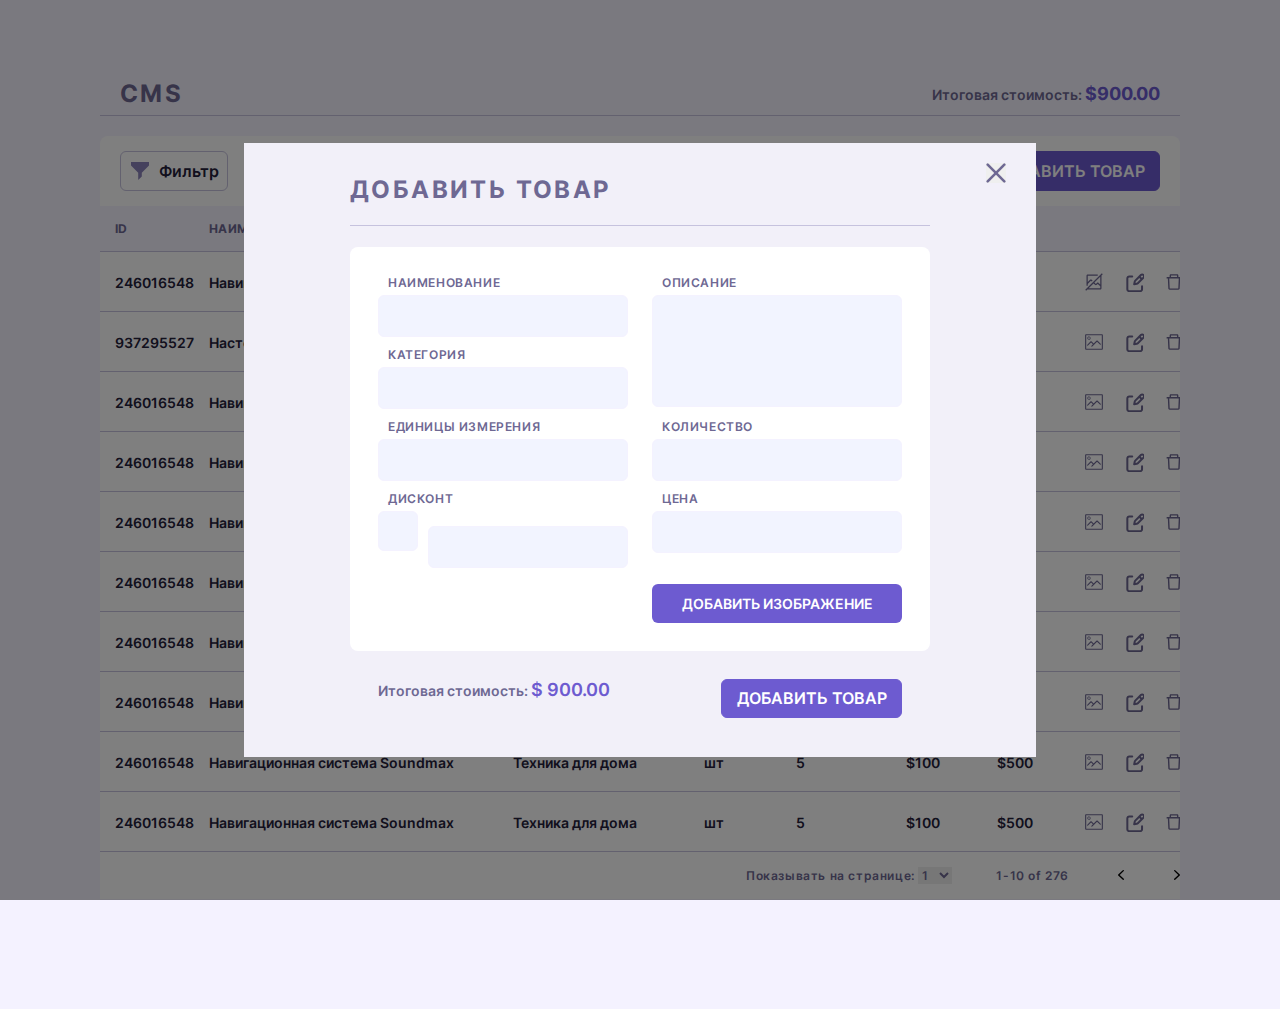
==== commit 913a4a29: "Подготовительный урок" ====
--- a/index.html
+++ b/index.html
@@ -5,6 +5,9 @@
   <meta http-equiv="X-UA-Compatible" content="IE=edge">
   <meta name="viewport" content="width=device-width, initial-scale=1.0">
 
+  <link rel="preload" href="fonts/inter-v12-latin_cyrillic-600.woff2" as="font" type="font/woff2" crossorigin>
+  <link rel="preload" href="fonts/inter-v12-latin_cyrillic-700.woff2" as="font" type="font/woff2" crossorigin>
+
   <link rel="stylesheet" href="index.css">
   
   <title>CRM</title>
@@ -13,32 +16,32 @@
 
   <section class="cms">
     <div class="container">
-      <div class="group">
+
+      <div class="container__group">
         <h2 class="title">CMS</h2>
-        <p class="text">Итоговая стоимость:<span class="text-alt">$900.00</span></p>
+        <p class="text">Итоговая стоимость: <span class="text-alt">$900.00</span></p>
       </div>
-      <form action="#" class="form">
-        <button class="button button__filter">
-          <svg class="button__filter-svg" width="20" height="20" viewBox="0 0 20 20" fill="currentColor" xmlns="http://www.w3.org/2000/svg">
+
+      <form action="#" class="form-cms">
+        <button class="button button-filter">
+          <svg class="button-filter__svg" width="20" height="20" viewBox="0 0 20 20" fill="currentColor" xmlns="http://www.w3.org/2000/svg">
             <path d="M12 12L20 4V0H0V4L8 12V20L12 16V12Z"/>
           </svg>
-          <span class="button__filter-text">Фильтр</span>
+          <span class="button-filter__text">Фильтр</span>
         </button>
-        
         <fieldset class="search">
-          <button class="button button__search" type="button">
+          <button class="button search__button" type="button">
             <svg width="20" height="20" viewBox="0 0 20 20" fill="currentColor" xmlns="http://www.w3.org/2000/svg">
               <path d="M13.4097 14.8822C11.7399 16.1799 9.63851 16.7922 7.53338 16.5942C5.42824 16.3963 3.47766 15.403 2.07881 13.8166C0.679961 12.2303 -0.0619809 10.1701 0.00405863 8.05565C0.0700982 5.94118 0.939153 3.9314 2.43427 2.43552C3.92939 0.939633 5.93814 0.0701341 8.05152 0.00406071C10.1649 -0.0620127 12.224 0.680308 13.8096 2.07987C15.3951 3.47944 16.3879 5.43102 16.5857 7.53723C16.7836 9.64345 16.1717 11.7459 14.8745 13.4166L19.6936 18.2201C20.1016 18.6267 20.1022 19.2872 19.695 19.6946C19.2878 20.1021 18.6273 20.1017 18.2204 19.6939L13.4201 14.8822H13.4097ZM8.31916 14.5495C9.13773 14.5495 9.94829 14.3882 10.7045 14.0748C11.4608 13.7614 12.148 13.302 12.7268 12.7229C13.3056 12.1438 13.7647 11.4563 14.078 10.6996C14.3913 9.94298 14.5525 9.13201 14.5525 8.31302C14.5525 7.49403 14.3913 6.68306 14.078 5.92641C13.7647 5.16976 13.3056 4.48225 12.7268 3.90314C12.148 3.32402 11.4608 2.86465 10.7045 2.55123C9.94829 2.23782 9.13773 2.07651 8.31916 2.07651C6.66598 2.07651 5.08051 2.73356 3.91153 3.90314C2.74256 5.07271 2.08583 6.659 2.08583 8.31302C2.08583 9.96705 2.74256 11.5533 3.91153 12.7229C5.08051 13.8925 6.66598 14.5495 8.31916 14.5495Z"/>
               </svg>
           </button>
-          <input class="input__search" type="search" name="search" placeholder="Поиск по наименованию и категории">
+          <input class="search__input" type="search" name="search" placeholder="Поиск по наименованию и категории">
           </fieldset>
-          <button class="button button__add-product" >Добавить товар</button>
+          <button class="button button-add-product" >Добавить товар</button>
       </form>
 
-      <div class="container__table">
+      <div class="scroll-box">
         <table class="table">
-
           <thead class="table__title">
             <tr class="table__row-title">
               <th class="table__cell-title table__cell-id">ID</th>
@@ -49,10 +52,7 @@
               <th class="table__cell-title table__cell-price">цена</th>
               <th class="table__cell-title table__cell-total">ИТОГ</th>
               <th class="table__cell-title table__cell-btn"></th>
-              <th class="table__cell-title table__cell-btn"></th>
-              <th class="table__cell-title table__cell-btn"></th>
-            </tr>
-
+            </tr>
           </thead>
 
           <tbody  class="table__body">
@@ -65,23 +65,19 @@
               <td class="table__cell table__cell-price">$100</td>
               <td class="table__cell table__cell-total">$500</td>
               <td class="table__cell table__cell-btn">
-                <button class="button table__button">
+                <button class="button button-table">
                   <svg width="20" height="20" viewBox="0 0 20 20" fill="currentColor" xmlns="http://www.w3.org/2000/svg">
                     <path d="M18.75 2.13375L17.8663 1.25L1.25 17.8663L2.13375 18.75L3.38375 17.5H16.25C16.5814 17.4995 16.899 17.3676 17.1333 17.1333C17.3676 16.899 17.4995 16.5814 17.5 16.25V3.38375L18.75 2.13375ZM16.25 16.25H4.63375L9.50437 11.3794L10.9913 12.8663C11.2257 13.1006 11.5435 13.2322 11.875 13.2322C12.2065 13.2322 12.5243 13.1006 12.7587 12.8663L13.75 11.875L16.25 14.3731V16.25ZM16.25 12.605L14.6337 10.9888C14.3993 10.7544 14.0815 10.6228 13.75 10.6228C13.4185 10.6228 13.1007 10.7544 12.8663 10.9888L11.875 11.98L10.3894 10.4944L16.25 4.63375V12.605Z"/>
                     <path d="M3.75 13.75V11.875L6.875 8.75187L7.73313 9.61062L8.61812 8.72563L7.75875 7.86625C7.52434 7.63191 7.20646 7.50027 6.875 7.50027C6.54354 7.50027 6.22566 7.63191 5.99125 7.86625L3.75 10.1075V3.75H13.75V2.5H3.75C3.41858 2.50033 3.10083 2.63213 2.86648 2.86648C2.63213 3.10083 2.50033 3.41858 2.5 3.75V13.75H3.75Z"/>
                   </svg>
                 </button>
-              </td>
-              <td class="table__cell table__cell-btn">
-                  <button class="button table__button">
-                  <svg width="20" height="20" viewBox="0 0 20 20" fill="none" xmlns="http://www.w3.org/2000/svg">
-                    <path d="M15.5629 4.86078L17.6394 6.93629L15.5629 4.86078ZM16.8982 3.03233L11.2834 8.64709C10.9933 8.9368 10.7955 9.3059 10.7148 9.70789L10.1962 12.304L12.7923 11.7844C13.1942 11.704 13.5629 11.5069 13.8531 11.2167L19.4678 5.60196C19.6366 5.43324 19.7704 5.23293 19.8617 5.01248C19.953 4.79203 20 4.55576 20 4.31714C20 4.07853 19.953 3.84225 19.8617 3.6218C19.7704 3.40136 19.6366 3.20105 19.4678 3.03233C19.2991 2.8636 19.0988 2.72976 18.8784 2.63845C18.6579 2.54714 18.4216 2.50014 18.183 2.50014C17.9444 2.50014 17.7081 2.54714 17.4877 2.63845C17.2672 2.72976 17.0669 2.8636 16.8982 3.03233V3.03233Z" stroke="currentColor" stroke-width="2" stroke-linecap="round" stroke-linejoin="round"/>
-                    <path d="M18.0394 14.2648V17.206C18.0394 17.726 17.8328 18.2248 17.4651 18.5925C17.0973 18.9602 16.5986 19.1668 16.0786 19.1668H5.29415C4.77411 19.1668 4.27537 18.9602 3.90765 18.5925C3.53993 18.2248 3.33334 17.726 3.33334 17.206V6.42157C3.33334 5.90154 3.53993 5.4028 3.90765 5.03508C4.27537 4.66735 4.77411 4.46077 5.29415 4.46077H8.23535" stroke="currentColor" stroke-width="2" stroke-linecap="round" stroke-linejoin="round"/>
-                  </svg>                  
-                </button>
-              </td>
-              <td class="table__cell table__cell-btn">
-                <button class="button table__button">
+                  <button class="button button-table">
+                  <svg width="20" height="20" viewBox="0 0 20 20" fill="none" xmlns="http://www.w3.org/2000/svg">
+                    <path d="M15.5629 4.86078L17.6394 6.93629L15.5629 4.86078ZM16.8982 3.03233L11.2834 8.64709C10.9933 8.9368 10.7955 9.3059 10.7148 9.70789L10.1962 12.304L12.7923 11.7844C13.1942 11.704 13.5629 11.5069 13.8531 11.2167L19.4678 5.60196C19.6366 5.43324 19.7704 5.23293 19.8617 5.01248C19.953 4.79203 20 4.55576 20 4.31714C20 4.07853 19.953 3.84225 19.8617 3.6218C19.7704 3.40136 19.6366 3.20105 19.4678 3.03233C19.2991 2.8636 19.0988 2.72976 18.8784 2.63845C18.6579 2.54714 18.4216 2.50014 18.183 2.50014C17.9444 2.50014 17.7081 2.54714 17.4877 2.63845C17.2672 2.72976 17.0669 2.8636 16.8982 3.03233V3.03233Z" stroke="currentColor" stroke-width="2" stroke-linecap="round" stroke-linejoin="round"/>
+                    <path d="M18.0394 14.2648V17.206C18.0394 17.726 17.8328 18.2248 17.4651 18.5925C17.0973 18.9602 16.5986 19.1668 16.0786 19.1668H5.29415C4.77411 19.1668 4.27537 18.9602 3.90765 18.5925C3.53993 18.2248 3.33334 17.726 3.33334 17.206V6.42157C3.33334 5.90154 3.53993 5.4028 3.90765 5.03508C4.27537 4.66735 4.77411 4.46077 5.29415 4.46077H8.23535" stroke="currentColor" stroke-width="2" stroke-linecap="round" stroke-linejoin="round"/>
+                  </svg>                  
+                </button>
+                <button class="button button-table">
                   <svg width="20" height="20" viewBox="0 0 20 20" fill="currentColor" xmlns="http://www.w3.org/2000/svg">
                     <path d="M7.03125 3.59375H6.875C6.96094 3.59375 7.03125 3.52344 7.03125 3.4375V3.59375H12.9688V3.4375C12.9688 3.52344 13.0391 3.59375 13.125 3.59375H12.9688V5H14.375V3.4375C14.375 2.74805 13.8145 2.1875 13.125 2.1875H6.875C6.18555 2.1875 5.625 2.74805 5.625 3.4375V5H7.03125V3.59375ZM16.875 5H3.125C2.7793 5 2.5 5.2793 2.5 5.625V6.25C2.5 6.33594 2.57031 6.40625 2.65625 6.40625H3.83594L4.31836 16.6211C4.34961 17.2871 4.90039 17.8125 5.56641 17.8125H14.4336C15.1016 17.8125 15.6504 17.2891 15.6816 16.6211L16.1641 6.40625H17.3438C17.4297 6.40625 17.5 6.33594 17.5 6.25V5.625C17.5 5.2793 17.2207 5 16.875 5ZM14.2832 16.4062H5.7168L5.24414 6.40625H14.7559L14.2832 16.4062Z"/>
                   </svg>                  
@@ -98,407 +94,371 @@
               <td class="table__cell table__cell-price">$14</td>
               <td class="table__cell table__cell-total">$168</td>
               <td class="table__cell table__cell-btn">
-                <button class="button table__button">
-                  <svg width="20" height="20" viewBox="0 0 20 20" fill="currentColor" xmlns="http://www.w3.org/2000/svg">
-                    <path d="M17.7778 2.22223H2.22223C1.92754 2.22223 1.64493 2.33929 1.43655 2.54767C1.22818 2.75604 1.11111 3.03866 1.11111 3.33334V16.6667C1.11111 16.9614 1.22818 17.244 1.43655 17.4523C1.64493 17.6607 1.92754 17.7778 2.22223 17.7778H17.7778C18.0725 17.7778 18.3551 17.6607 18.5635 17.4523C18.7718 17.244 18.8889 16.9614 18.8889 16.6667V3.33334C18.8889 3.03866 18.7718 2.75604 18.5635 2.54767C18.3551 2.33929 18.0725 2.22223 17.7778 2.22223ZM2.22223 16.6667V3.33334H17.7778V16.6667H2.22223Z"/>
-                    <path d="M4.95555 7.77778C5.28518 7.77778 5.60741 7.68003 5.8815 7.49689C6.15558 7.31376 6.3692 7.05346 6.49535 6.74892C6.62149 6.44437 6.6545 6.10926 6.59019 5.78596C6.52588 5.46266 6.36715 5.16569 6.13406 4.9326C5.90097 4.69951 5.604 4.54078 5.2807 4.47647C4.9574 4.41216 4.62228 4.44516 4.31774 4.57131C4.0132 4.69746 3.7529 4.91108 3.56976 5.18516C3.38663 5.45924 3.28888 5.78147 3.28888 6.11111C3.28888 6.55314 3.46447 6.97706 3.77703 7.28962C4.0896 7.60218 4.51352 7.77778 4.95555 7.77778ZM4.95555 5.22222C5.13158 5.22112 5.30399 5.27232 5.45089 5.36932C5.5978 5.46632 5.71259 5.60476 5.78072 5.76708C5.84885 5.9294 5.86725 6.1083 5.83358 6.28109C5.79992 6.45389 5.7157 6.61279 5.59161 6.73766C5.46752 6.86253 5.30915 6.94774 5.13657 6.98249C4.96399 7.01724 4.78498 6.99997 4.62223 6.93285C4.45949 6.86574 4.32033 6.75182 4.22241 6.60552C4.12449 6.45923 4.07222 6.28715 4.07221 6.11111C4.07367 5.87729 4.1672 5.65345 4.33255 5.48811C4.49789 5.32277 4.72172 5.22923 4.95555 5.22778V5.22222Z"/>
-                    <path d="M12.6555 8.53889L9.65555 11.5389L7.43332 9.31666C7.32923 9.21319 7.18843 9.15511 7.04166 9.15511C6.89489 9.15511 6.75408 9.21319 6.64999 9.31666L3.28888 12.7222V14.2944L7.0611 10.5222L8.88888 12.3222L6.80555 14.4056H8.33332L13.0278 9.71111L16.6667 13.3333V11.7667L13.4389 8.53889C13.3348 8.43541 13.194 8.37733 13.0472 8.37733C12.9004 8.37733 12.7596 8.43541 12.6555 8.53889Z"/>
-                  </svg>                  
-                </button>
-              </td>
-              <td class="table__cell table__cell-btn">
-                <button class="button table__button">
-                  <svg width="20" height="20" viewBox="0 0 20 20" fill="none" xmlns="http://www.w3.org/2000/svg">
-                    <path d="M15.5629 4.86078L17.6394 6.93629L15.5629 4.86078ZM16.8982 3.03233L11.2834 8.64709C10.9933 8.9368 10.7955 9.3059 10.7148 9.70789L10.1962 12.304L12.7923 11.7844C13.1942 11.704 13.5629 11.5069 13.8531 11.2167L19.4678 5.60196C19.6366 5.43324 19.7704 5.23293 19.8617 5.01248C19.953 4.79203 20 4.55576 20 4.31714C20 4.07853 19.953 3.84225 19.8617 3.6218C19.7704 3.40136 19.6366 3.20105 19.4678 3.03233C19.2991 2.8636 19.0988 2.72976 18.8784 2.63845C18.6579 2.54714 18.4216 2.50014 18.183 2.50014C17.9444 2.50014 17.7081 2.54714 17.4877 2.63845C17.2672 2.72976 17.0669 2.8636 16.8982 3.03233V3.03233Z" stroke="currentColor" stroke-width="2" stroke-linecap="round" stroke-linejoin="round"/>
-                    <path d="M18.0394 14.2648V17.206C18.0394 17.726 17.8328 18.2248 17.4651 18.5925C17.0973 18.9602 16.5986 19.1668 16.0786 19.1668H5.29415C4.77411 19.1668 4.27537 18.9602 3.90765 18.5925C3.53993 18.2248 3.33334 17.726 3.33334 17.206V6.42157C3.33334 5.90154 3.53993 5.4028 3.90765 5.03508C4.27537 4.66735 4.77411 4.46077 5.29415 4.46077H8.23535" stroke="currentColor" stroke-width="2" stroke-linecap="round" stroke-linejoin="round"/>
-                  </svg>                  
-                </button>
-              </td>
-              <td class="table__cell table__cell-btn">
-                <button class="button table__button">
-                  <svg width="20" height="20" viewBox="0 0 20 20" fill="currentColor" xmlns="http://www.w3.org/2000/svg">
-                    <path d="M7.03125 3.59375H6.875C6.96094 3.59375 7.03125 3.52344 7.03125 3.4375V3.59375H12.9688V3.4375C12.9688 3.52344 13.0391 3.59375 13.125 3.59375H12.9688V5H14.375V3.4375C14.375 2.74805 13.8145 2.1875 13.125 2.1875H6.875C6.18555 2.1875 5.625 2.74805 5.625 3.4375V5H7.03125V3.59375ZM16.875 5H3.125C2.7793 5 2.5 5.2793 2.5 5.625V6.25C2.5 6.33594 2.57031 6.40625 2.65625 6.40625H3.83594L4.31836 16.6211C4.34961 17.2871 4.90039 17.8125 5.56641 17.8125H14.4336C15.1016 17.8125 15.6504 17.2891 15.6816 16.6211L16.1641 6.40625H17.3438C17.4297 6.40625 17.5 6.33594 17.5 6.25V5.625C17.5 5.2793 17.2207 5 16.875 5ZM14.2832 16.4062H5.7168L5.24414 6.40625H14.7559L14.2832 16.4062Z"/>
-                  </svg>                  
-                </button>
-              </td>
-            </tr>
-
-            <tr class="table__row">
-              <td class="table__cell table__cell-id">246016548</td>
-              <td class="table__cell table__cell-name">Навигационная система Soundmax</td>
-              <td class="table__cell table__cell-category">Техника для дома</td>
-              <td class="table__cell table__cell-units">шт</td>
-              <td class="table__cell table__cell-count">5</td>
-              <td class="table__cell table__cell-price">$100</td>
-              <td class="table__cell table__cell-total">$500</td>
-              <td class="table__cell table__cell-btn">
-                <button class="button table__button">
-                  <svg width="20" height="20" viewBox="0 0 20 20" fill="currentColor" xmlns="http://www.w3.org/2000/svg">
-                    <path d="M17.7778 2.22223H2.22223C1.92754 2.22223 1.64493 2.33929 1.43655 2.54767C1.22818 2.75604 1.11111 3.03866 1.11111 3.33334V16.6667C1.11111 16.9614 1.22818 17.244 1.43655 17.4523C1.64493 17.6607 1.92754 17.7778 2.22223 17.7778H17.7778C18.0725 17.7778 18.3551 17.6607 18.5635 17.4523C18.7718 17.244 18.8889 16.9614 18.8889 16.6667V3.33334C18.8889 3.03866 18.7718 2.75604 18.5635 2.54767C18.3551 2.33929 18.0725 2.22223 17.7778 2.22223ZM2.22223 16.6667V3.33334H17.7778V16.6667H2.22223Z"/>
-                    <path d="M4.95555 7.77778C5.28518 7.77778 5.60741 7.68003 5.8815 7.49689C6.15558 7.31376 6.3692 7.05346 6.49535 6.74892C6.62149 6.44437 6.6545 6.10926 6.59019 5.78596C6.52588 5.46266 6.36715 5.16569 6.13406 4.9326C5.90097 4.69951 5.604 4.54078 5.2807 4.47647C4.9574 4.41216 4.62228 4.44516 4.31774 4.57131C4.0132 4.69746 3.7529 4.91108 3.56976 5.18516C3.38663 5.45924 3.28888 5.78147 3.28888 6.11111C3.28888 6.55314 3.46447 6.97706 3.77703 7.28962C4.0896 7.60218 4.51352 7.77778 4.95555 7.77778ZM4.95555 5.22222C5.13158 5.22112 5.30399 5.27232 5.45089 5.36932C5.5978 5.46632 5.71259 5.60476 5.78072 5.76708C5.84885 5.9294 5.86725 6.1083 5.83358 6.28109C5.79992 6.45389 5.7157 6.61279 5.59161 6.73766C5.46752 6.86253 5.30915 6.94774 5.13657 6.98249C4.96399 7.01724 4.78498 6.99997 4.62223 6.93285C4.45949 6.86574 4.32033 6.75182 4.22241 6.60552C4.12449 6.45923 4.07222 6.28715 4.07221 6.11111C4.07367 5.87729 4.1672 5.65345 4.33255 5.48811C4.49789 5.32277 4.72172 5.22923 4.95555 5.22778V5.22222Z"/>
-                    <path d="M12.6555 8.53889L9.65555 11.5389L7.43332 9.31666C7.32923 9.21319 7.18843 9.15511 7.04166 9.15511C6.89489 9.15511 6.75408 9.21319 6.64999 9.31666L3.28888 12.7222V14.2944L7.0611 10.5222L8.88888 12.3222L6.80555 14.4056H8.33332L13.0278 9.71111L16.6667 13.3333V11.7667L13.4389 8.53889C13.3348 8.43541 13.194 8.37733 13.0472 8.37733C12.9004 8.37733 12.7596 8.43541 12.6555 8.53889Z"/>
-                  </svg>
-                </button>
-              </td>
-              <td class="table__cell table__cell-btn">
-                <button class="button table__button">
-                  <svg width="20" height="20" viewBox="0 0 20 20" fill="none" xmlns="http://www.w3.org/2000/svg">
-                    <path d="M15.5629 4.86078L17.6394 6.93629L15.5629 4.86078ZM16.8982 3.03233L11.2834 8.64709C10.9933 8.9368 10.7955 9.3059 10.7148 9.70789L10.1962 12.304L12.7923 11.7844C13.1942 11.704 13.5629 11.5069 13.8531 11.2167L19.4678 5.60196C19.6366 5.43324 19.7704 5.23293 19.8617 5.01248C19.953 4.79203 20 4.55576 20 4.31714C20 4.07853 19.953 3.84225 19.8617 3.6218C19.7704 3.40136 19.6366 3.20105 19.4678 3.03233C19.2991 2.8636 19.0988 2.72976 18.8784 2.63845C18.6579 2.54714 18.4216 2.50014 18.183 2.50014C17.9444 2.50014 17.7081 2.54714 17.4877 2.63845C17.2672 2.72976 17.0669 2.8636 16.8982 3.03233V3.03233Z" stroke="currentColor" stroke-width="2" stroke-linecap="round" stroke-linejoin="round"/>
-                    <path d="M18.0394 14.2648V17.206C18.0394 17.726 17.8328 18.2248 17.4651 18.5925C17.0973 18.9602 16.5986 19.1668 16.0786 19.1668H5.29415C4.77411 19.1668 4.27537 18.9602 3.90765 18.5925C3.53993 18.2248 3.33334 17.726 3.33334 17.206V6.42157C3.33334 5.90154 3.53993 5.4028 3.90765 5.03508C4.27537 4.66735 4.77411 4.46077 5.29415 4.46077H8.23535" stroke="currentColor" stroke-width="2" stroke-linecap="round" stroke-linejoin="round"/>
-                  </svg>                  
-                </button>
-              </td>
-              <td class="table__cell table__cell-btn">
-                <button class="button table__button">
-                  <svg width="20" height="20" viewBox="0 0 20 20" fill="currentColor" xmlns="http://www.w3.org/2000/svg">
-                    <path d="M7.03125 3.59375H6.875C6.96094 3.59375 7.03125 3.52344 7.03125 3.4375V3.59375H12.9688V3.4375C12.9688 3.52344 13.0391 3.59375 13.125 3.59375H12.9688V5H14.375V3.4375C14.375 2.74805 13.8145 2.1875 13.125 2.1875H6.875C6.18555 2.1875 5.625 2.74805 5.625 3.4375V5H7.03125V3.59375ZM16.875 5H3.125C2.7793 5 2.5 5.2793 2.5 5.625V6.25C2.5 6.33594 2.57031 6.40625 2.65625 6.40625H3.83594L4.31836 16.6211C4.34961 17.2871 4.90039 17.8125 5.56641 17.8125H14.4336C15.1016 17.8125 15.6504 17.2891 15.6816 16.6211L16.1641 6.40625H17.3438C17.4297 6.40625 17.5 6.33594 17.5 6.25V5.625C17.5 5.2793 17.2207 5 16.875 5ZM14.2832 16.4062H5.7168L5.24414 6.40625H14.7559L14.2832 16.4062Z"/>
-                  </svg>                  
-                </button>
-              </td>
-            </tr>
-
-            <tr class="table__row">
-              <td class="table__cell table__cell-id">246016548</td>
-              <td class="table__cell table__cell-name">Навигационная система Soundmax</td>
-              <td class="table__cell table__cell-category">Техника для дома</td>
-              <td class="table__cell table__cell-units">шт</td>
-              <td class="table__cell table__cell-count">5</td>
-              <td class="table__cell table__cell-price">$100</td>
-              <td class="table__cell table__cell-total">$500</td>
-              <td class="table__cell table__cell-btn">
-                <button class="button table__button">
-                  <svg width="20" height="20" viewBox="0 0 20 20" fill="currentColor" xmlns="http://www.w3.org/2000/svg">
-                    <path d="M17.7778 2.22223H2.22223C1.92754 2.22223 1.64493 2.33929 1.43655 2.54767C1.22818 2.75604 1.11111 3.03866 1.11111 3.33334V16.6667C1.11111 16.9614 1.22818 17.244 1.43655 17.4523C1.64493 17.6607 1.92754 17.7778 2.22223 17.7778H17.7778C18.0725 17.7778 18.3551 17.6607 18.5635 17.4523C18.7718 17.244 18.8889 16.9614 18.8889 16.6667V3.33334C18.8889 3.03866 18.7718 2.75604 18.5635 2.54767C18.3551 2.33929 18.0725 2.22223 17.7778 2.22223ZM2.22223 16.6667V3.33334H17.7778V16.6667H2.22223Z"/>
-                    <path d="M4.95555 7.77778C5.28518 7.77778 5.60741 7.68003 5.8815 7.49689C6.15558 7.31376 6.3692 7.05346 6.49535 6.74892C6.62149 6.44437 6.6545 6.10926 6.59019 5.78596C6.52588 5.46266 6.36715 5.16569 6.13406 4.9326C5.90097 4.69951 5.604 4.54078 5.2807 4.47647C4.9574 4.41216 4.62228 4.44516 4.31774 4.57131C4.0132 4.69746 3.7529 4.91108 3.56976 5.18516C3.38663 5.45924 3.28888 5.78147 3.28888 6.11111C3.28888 6.55314 3.46447 6.97706 3.77703 7.28962C4.0896 7.60218 4.51352 7.77778 4.95555 7.77778ZM4.95555 5.22222C5.13158 5.22112 5.30399 5.27232 5.45089 5.36932C5.5978 5.46632 5.71259 5.60476 5.78072 5.76708C5.84885 5.9294 5.86725 6.1083 5.83358 6.28109C5.79992 6.45389 5.7157 6.61279 5.59161 6.73766C5.46752 6.86253 5.30915 6.94774 5.13657 6.98249C4.96399 7.01724 4.78498 6.99997 4.62223 6.93285C4.45949 6.86574 4.32033 6.75182 4.22241 6.60552C4.12449 6.45923 4.07222 6.28715 4.07221 6.11111C4.07367 5.87729 4.1672 5.65345 4.33255 5.48811C4.49789 5.32277 4.72172 5.22923 4.95555 5.22778V5.22222Z"/>
-                    <path d="M12.6555 8.53889L9.65555 11.5389L7.43332 9.31666C7.32923 9.21319 7.18843 9.15511 7.04166 9.15511C6.89489 9.15511 6.75408 9.21319 6.64999 9.31666L3.28888 12.7222V14.2944L7.0611 10.5222L8.88888 12.3222L6.80555 14.4056H8.33332L13.0278 9.71111L16.6667 13.3333V11.7667L13.4389 8.53889C13.3348 8.43541 13.194 8.37733 13.0472 8.37733C12.9004 8.37733 12.7596 8.43541 12.6555 8.53889Z"/>
-                  </svg>
-                </button>
-              </td>
-              <td class="table__cell table__cell-btn">
-                <button class="button table__button">
-                  <svg width="20" height="20" viewBox="0 0 20 20" fill="none" xmlns="http://www.w3.org/2000/svg">
-                    <path d="M15.5629 4.86078L17.6394 6.93629L15.5629 4.86078ZM16.8982 3.03233L11.2834 8.64709C10.9933 8.9368 10.7955 9.3059 10.7148 9.70789L10.1962 12.304L12.7923 11.7844C13.1942 11.704 13.5629 11.5069 13.8531 11.2167L19.4678 5.60196C19.6366 5.43324 19.7704 5.23293 19.8617 5.01248C19.953 4.79203 20 4.55576 20 4.31714C20 4.07853 19.953 3.84225 19.8617 3.6218C19.7704 3.40136 19.6366 3.20105 19.4678 3.03233C19.2991 2.8636 19.0988 2.72976 18.8784 2.63845C18.6579 2.54714 18.4216 2.50014 18.183 2.50014C17.9444 2.50014 17.7081 2.54714 17.4877 2.63845C17.2672 2.72976 17.0669 2.8636 16.8982 3.03233V3.03233Z" stroke="currentColor" stroke-width="2" stroke-linecap="round" stroke-linejoin="round"/>
-                    <path d="M18.0394 14.2648V17.206C18.0394 17.726 17.8328 18.2248 17.4651 18.5925C17.0973 18.9602 16.5986 19.1668 16.0786 19.1668H5.29415C4.77411 19.1668 4.27537 18.9602 3.90765 18.5925C3.53993 18.2248 3.33334 17.726 3.33334 17.206V6.42157C3.33334 5.90154 3.53993 5.4028 3.90765 5.03508C4.27537 4.66735 4.77411 4.46077 5.29415 4.46077H8.23535" stroke="currentColor" stroke-width="2" stroke-linecap="round" stroke-linejoin="round"/>
-                  </svg>                  
-                </button>
-              </td>
-              <td class="table__cell table__cell-btn">
-                <button class="button table__button">
-                  <svg width="20" height="20" viewBox="0 0 20 20" fill="currentColor" xmlns="http://www.w3.org/2000/svg">
-                    <path d="M7.03125 3.59375H6.875C6.96094 3.59375 7.03125 3.52344 7.03125 3.4375V3.59375H12.9688V3.4375C12.9688 3.52344 13.0391 3.59375 13.125 3.59375H12.9688V5H14.375V3.4375C14.375 2.74805 13.8145 2.1875 13.125 2.1875H6.875C6.18555 2.1875 5.625 2.74805 5.625 3.4375V5H7.03125V3.59375ZM16.875 5H3.125C2.7793 5 2.5 5.2793 2.5 5.625V6.25C2.5 6.33594 2.57031 6.40625 2.65625 6.40625H3.83594L4.31836 16.6211C4.34961 17.2871 4.90039 17.8125 5.56641 17.8125H14.4336C15.1016 17.8125 15.6504 17.2891 15.6816 16.6211L16.1641 6.40625H17.3438C17.4297 6.40625 17.5 6.33594 17.5 6.25V5.625C17.5 5.2793 17.2207 5 16.875 5ZM14.2832 16.4062H5.7168L5.24414 6.40625H14.7559L14.2832 16.4062Z"/>
-                  </svg>                  
-                </button>
-              </td>
-            </tr>
-
-            <tr class="table__row">
-              <td class="table__cell table__cell-id">246016548</td>
-              <td class="table__cell table__cell-name">Навигационная система Soundmax</td>
-              <td class="table__cell table__cell-category">Техника для дома</td>
-              <td class="table__cell table__cell-units">шт</td>
-              <td class="table__cell table__cell-count">5</td>
-              <td class="table__cell table__cell-price">$100</td>
-              <td class="table__cell table__cell-total">$500</td>
-              <td class="table__cell table__cell-btn">
-                <button class="button table__button">
-                  <svg width="20" height="20" viewBox="0 0 20 20" fill="currentColor" xmlns="http://www.w3.org/2000/svg">
-                    <path d="M17.7778 2.22223H2.22223C1.92754 2.22223 1.64493 2.33929 1.43655 2.54767C1.22818 2.75604 1.11111 3.03866 1.11111 3.33334V16.6667C1.11111 16.9614 1.22818 17.244 1.43655 17.4523C1.64493 17.6607 1.92754 17.7778 2.22223 17.7778H17.7778C18.0725 17.7778 18.3551 17.6607 18.5635 17.4523C18.7718 17.244 18.8889 16.9614 18.8889 16.6667V3.33334C18.8889 3.03866 18.7718 2.75604 18.5635 2.54767C18.3551 2.33929 18.0725 2.22223 17.7778 2.22223ZM2.22223 16.6667V3.33334H17.7778V16.6667H2.22223Z"/>
-                    <path d="M4.95555 7.77778C5.28518 7.77778 5.60741 7.68003 5.8815 7.49689C6.15558 7.31376 6.3692 7.05346 6.49535 6.74892C6.62149 6.44437 6.6545 6.10926 6.59019 5.78596C6.52588 5.46266 6.36715 5.16569 6.13406 4.9326C5.90097 4.69951 5.604 4.54078 5.2807 4.47647C4.9574 4.41216 4.62228 4.44516 4.31774 4.57131C4.0132 4.69746 3.7529 4.91108 3.56976 5.18516C3.38663 5.45924 3.28888 5.78147 3.28888 6.11111C3.28888 6.55314 3.46447 6.97706 3.77703 7.28962C4.0896 7.60218 4.51352 7.77778 4.95555 7.77778ZM4.95555 5.22222C5.13158 5.22112 5.30399 5.27232 5.45089 5.36932C5.5978 5.46632 5.71259 5.60476 5.78072 5.76708C5.84885 5.9294 5.86725 6.1083 5.83358 6.28109C5.79992 6.45389 5.7157 6.61279 5.59161 6.73766C5.46752 6.86253 5.30915 6.94774 5.13657 6.98249C4.96399 7.01724 4.78498 6.99997 4.62223 6.93285C4.45949 6.86574 4.32033 6.75182 4.22241 6.60552C4.12449 6.45923 4.07222 6.28715 4.07221 6.11111C4.07367 5.87729 4.1672 5.65345 4.33255 5.48811C4.49789 5.32277 4.72172 5.22923 4.95555 5.22778V5.22222Z"/>
-                    <path d="M12.6555 8.53889L9.65555 11.5389L7.43332 9.31666C7.32923 9.21319 7.18843 9.15511 7.04166 9.15511C6.89489 9.15511 6.75408 9.21319 6.64999 9.31666L3.28888 12.7222V14.2944L7.0611 10.5222L8.88888 12.3222L6.80555 14.4056H8.33332L13.0278 9.71111L16.6667 13.3333V11.7667L13.4389 8.53889C13.3348 8.43541 13.194 8.37733 13.0472 8.37733C12.9004 8.37733 12.7596 8.43541 12.6555 8.53889Z"/>
-                  </svg>
-                </button>
-              </td>
-              <td class="table__cell table__cell-btn">
-                <button class="button table__button">
-                  <svg width="20" height="20" viewBox="0 0 20 20" fill="none" xmlns="http://www.w3.org/2000/svg">
-                    <path d="M15.5629 4.86078L17.6394 6.93629L15.5629 4.86078ZM16.8982 3.03233L11.2834 8.64709C10.9933 8.9368 10.7955 9.3059 10.7148 9.70789L10.1962 12.304L12.7923 11.7844C13.1942 11.704 13.5629 11.5069 13.8531 11.2167L19.4678 5.60196C19.6366 5.43324 19.7704 5.23293 19.8617 5.01248C19.953 4.79203 20 4.55576 20 4.31714C20 4.07853 19.953 3.84225 19.8617 3.6218C19.7704 3.40136 19.6366 3.20105 19.4678 3.03233C19.2991 2.8636 19.0988 2.72976 18.8784 2.63845C18.6579 2.54714 18.4216 2.50014 18.183 2.50014C17.9444 2.50014 17.7081 2.54714 17.4877 2.63845C17.2672 2.72976 17.0669 2.8636 16.8982 3.03233V3.03233Z" stroke="currentColor" stroke-width="2" stroke-linecap="round" stroke-linejoin="round"/>
-                    <path d="M18.0394 14.2648V17.206C18.0394 17.726 17.8328 18.2248 17.4651 18.5925C17.0973 18.9602 16.5986 19.1668 16.0786 19.1668H5.29415C4.77411 19.1668 4.27537 18.9602 3.90765 18.5925C3.53993 18.2248 3.33334 17.726 3.33334 17.206V6.42157C3.33334 5.90154 3.53993 5.4028 3.90765 5.03508C4.27537 4.66735 4.77411 4.46077 5.29415 4.46077H8.23535" stroke="currentColor" stroke-width="2" stroke-linecap="round" stroke-linejoin="round"/>
-                  </svg>                  
-                </button>
-              </td>
-              <td class="table__cell table__cell-btn">
-                <button class="button table__button">
-                  <svg width="20" height="20" viewBox="0 0 20 20" fill="currentColor" xmlns="http://www.w3.org/2000/svg">
-                    <path d="M7.03125 3.59375H6.875C6.96094 3.59375 7.03125 3.52344 7.03125 3.4375V3.59375H12.9688V3.4375C12.9688 3.52344 13.0391 3.59375 13.125 3.59375H12.9688V5H14.375V3.4375C14.375 2.74805 13.8145 2.1875 13.125 2.1875H6.875C6.18555 2.1875 5.625 2.74805 5.625 3.4375V5H7.03125V3.59375ZM16.875 5H3.125C2.7793 5 2.5 5.2793 2.5 5.625V6.25C2.5 6.33594 2.57031 6.40625 2.65625 6.40625H3.83594L4.31836 16.6211C4.34961 17.2871 4.90039 17.8125 5.56641 17.8125H14.4336C15.1016 17.8125 15.6504 17.2891 15.6816 16.6211L16.1641 6.40625H17.3438C17.4297 6.40625 17.5 6.33594 17.5 6.25V5.625C17.5 5.2793 17.2207 5 16.875 5ZM14.2832 16.4062H5.7168L5.24414 6.40625H14.7559L14.2832 16.4062Z"/>
-                  </svg>                  
-                </button>
-              </td>
-            </tr>
-
-            <tr class="table__row">
-              <td class="table__cell table__cell-id">246016548</td>
-              <td class="table__cell table__cell-name">Навигационная система Soundmax</td>
-              <td class="table__cell table__cell-category">Техника для дома</td>
-              <td class="table__cell table__cell-units">шт</td>
-              <td class="table__cell table__cell-count">5</td>
-              <td class="table__cell table__cell-price">$100</td>
-              <td class="table__cell table__cell-total">$500</td>
-              <td class="table__cell table__cell-btn">
-                <button class="button table__button">
-                  <svg width="20" height="20" viewBox="0 0 20 20" fill="currentColor" xmlns="http://www.w3.org/2000/svg">
-                    <path d="M17.7778 2.22223H2.22223C1.92754 2.22223 1.64493 2.33929 1.43655 2.54767C1.22818 2.75604 1.11111 3.03866 1.11111 3.33334V16.6667C1.11111 16.9614 1.22818 17.244 1.43655 17.4523C1.64493 17.6607 1.92754 17.7778 2.22223 17.7778H17.7778C18.0725 17.7778 18.3551 17.6607 18.5635 17.4523C18.7718 17.244 18.8889 16.9614 18.8889 16.6667V3.33334C18.8889 3.03866 18.7718 2.75604 18.5635 2.54767C18.3551 2.33929 18.0725 2.22223 17.7778 2.22223ZM2.22223 16.6667V3.33334H17.7778V16.6667H2.22223Z"/>
-                    <path d="M4.95555 7.77778C5.28518 7.77778 5.60741 7.68003 5.8815 7.49689C6.15558 7.31376 6.3692 7.05346 6.49535 6.74892C6.62149 6.44437 6.6545 6.10926 6.59019 5.78596C6.52588 5.46266 6.36715 5.16569 6.13406 4.9326C5.90097 4.69951 5.604 4.54078 5.2807 4.47647C4.9574 4.41216 4.62228 4.44516 4.31774 4.57131C4.0132 4.69746 3.7529 4.91108 3.56976 5.18516C3.38663 5.45924 3.28888 5.78147 3.28888 6.11111C3.28888 6.55314 3.46447 6.97706 3.77703 7.28962C4.0896 7.60218 4.51352 7.77778 4.95555 7.77778ZM4.95555 5.22222C5.13158 5.22112 5.30399 5.27232 5.45089 5.36932C5.5978 5.46632 5.71259 5.60476 5.78072 5.76708C5.84885 5.9294 5.86725 6.1083 5.83358 6.28109C5.79992 6.45389 5.7157 6.61279 5.59161 6.73766C5.46752 6.86253 5.30915 6.94774 5.13657 6.98249C4.96399 7.01724 4.78498 6.99997 4.62223 6.93285C4.45949 6.86574 4.32033 6.75182 4.22241 6.60552C4.12449 6.45923 4.07222 6.28715 4.07221 6.11111C4.07367 5.87729 4.1672 5.65345 4.33255 5.48811C4.49789 5.32277 4.72172 5.22923 4.95555 5.22778V5.22222Z"/>
-                    <path d="M12.6555 8.53889L9.65555 11.5389L7.43332 9.31666C7.32923 9.21319 7.18843 9.15511 7.04166 9.15511C6.89489 9.15511 6.75408 9.21319 6.64999 9.31666L3.28888 12.7222V14.2944L7.0611 10.5222L8.88888 12.3222L6.80555 14.4056H8.33332L13.0278 9.71111L16.6667 13.3333V11.7667L13.4389 8.53889C13.3348 8.43541 13.194 8.37733 13.0472 8.37733C12.9004 8.37733 12.7596 8.43541 12.6555 8.53889Z"/>
-                  </svg>
-                </button>
-              </td>
-              <td class="table__cell table__cell-btn">
-                <button class="button table__button">
-                  <svg width="20" height="20" viewBox="0 0 20 20" fill="none" xmlns="http://www.w3.org/2000/svg">
-                    <path d="M15.5629 4.86078L17.6394 6.93629L15.5629 4.86078ZM16.8982 3.03233L11.2834 8.64709C10.9933 8.9368 10.7955 9.3059 10.7148 9.70789L10.1962 12.304L12.7923 11.7844C13.1942 11.704 13.5629 11.5069 13.8531 11.2167L19.4678 5.60196C19.6366 5.43324 19.7704 5.23293 19.8617 5.01248C19.953 4.79203 20 4.55576 20 4.31714C20 4.07853 19.953 3.84225 19.8617 3.6218C19.7704 3.40136 19.6366 3.20105 19.4678 3.03233C19.2991 2.8636 19.0988 2.72976 18.8784 2.63845C18.6579 2.54714 18.4216 2.50014 18.183 2.50014C17.9444 2.50014 17.7081 2.54714 17.4877 2.63845C17.2672 2.72976 17.0669 2.8636 16.8982 3.03233V3.03233Z" stroke="currentColor" stroke-width="2" stroke-linecap="round" stroke-linejoin="round"/>
-                    <path d="M18.0394 14.2648V17.206C18.0394 17.726 17.8328 18.2248 17.4651 18.5925C17.0973 18.9602 16.5986 19.1668 16.0786 19.1668H5.29415C4.77411 19.1668 4.27537 18.9602 3.90765 18.5925C3.53993 18.2248 3.33334 17.726 3.33334 17.206V6.42157C3.33334 5.90154 3.53993 5.4028 3.90765 5.03508C4.27537 4.66735 4.77411 4.46077 5.29415 4.46077H8.23535" stroke="currentColor" stroke-width="2" stroke-linecap="round" stroke-linejoin="round"/>
-                  </svg>                  
-                </button>
-              </td>
-              <td class="table__cell table__cell-btn">
-                <button class="button table__button">
-                  <svg width="20" height="20" viewBox="0 0 20 20" fill="currentColor" xmlns="http://www.w3.org/2000/svg">
-                    <path d="M7.03125 3.59375H6.875C6.96094 3.59375 7.03125 3.52344 7.03125 3.4375V3.59375H12.9688V3.4375C12.9688 3.52344 13.0391 3.59375 13.125 3.59375H12.9688V5H14.375V3.4375C14.375 2.74805 13.8145 2.1875 13.125 2.1875H6.875C6.18555 2.1875 5.625 2.74805 5.625 3.4375V5H7.03125V3.59375ZM16.875 5H3.125C2.7793 5 2.5 5.2793 2.5 5.625V6.25C2.5 6.33594 2.57031 6.40625 2.65625 6.40625H3.83594L4.31836 16.6211C4.34961 17.2871 4.90039 17.8125 5.56641 17.8125H14.4336C15.1016 17.8125 15.6504 17.2891 15.6816 16.6211L16.1641 6.40625H17.3438C17.4297 6.40625 17.5 6.33594 17.5 6.25V5.625C17.5 5.2793 17.2207 5 16.875 5ZM14.2832 16.4062H5.7168L5.24414 6.40625H14.7559L14.2832 16.4062Z"/>
-                  </svg>                  
-                </button>
-              </td>
-            </tr>
-
-            <tr class="table__row">
-              <td class="table__cell table__cell-id">246016548</td>
-              <td class="table__cell table__cell-name">Навигационная система Soundmax</td>
-              <td class="table__cell table__cell-category">Техника для дома</td>
-              <td class="table__cell table__cell-units">шт</td>
-              <td class="table__cell table__cell-count">5</td>
-              <td class="table__cell table__cell-price">$100</td>
-              <td class="table__cell table__cell-total">$500</td>
-              <td class="table__cell table__cell-btn">
-                <button class="button table__button">
-                  <svg width="20" height="20" viewBox="0 0 20 20" fill="currentColor" xmlns="http://www.w3.org/2000/svg">
-                    <path d="M17.7778 2.22223H2.22223C1.92754 2.22223 1.64493 2.33929 1.43655 2.54767C1.22818 2.75604 1.11111 3.03866 1.11111 3.33334V16.6667C1.11111 16.9614 1.22818 17.244 1.43655 17.4523C1.64493 17.6607 1.92754 17.7778 2.22223 17.7778H17.7778C18.0725 17.7778 18.3551 17.6607 18.5635 17.4523C18.7718 17.244 18.8889 16.9614 18.8889 16.6667V3.33334C18.8889 3.03866 18.7718 2.75604 18.5635 2.54767C18.3551 2.33929 18.0725 2.22223 17.7778 2.22223ZM2.22223 16.6667V3.33334H17.7778V16.6667H2.22223Z"/>
-                    <path d="M4.95555 7.77778C5.28518 7.77778 5.60741 7.68003 5.8815 7.49689C6.15558 7.31376 6.3692 7.05346 6.49535 6.74892C6.62149 6.44437 6.6545 6.10926 6.59019 5.78596C6.52588 5.46266 6.36715 5.16569 6.13406 4.9326C5.90097 4.69951 5.604 4.54078 5.2807 4.47647C4.9574 4.41216 4.62228 4.44516 4.31774 4.57131C4.0132 4.69746 3.7529 4.91108 3.56976 5.18516C3.38663 5.45924 3.28888 5.78147 3.28888 6.11111C3.28888 6.55314 3.46447 6.97706 3.77703 7.28962C4.0896 7.60218 4.51352 7.77778 4.95555 7.77778ZM4.95555 5.22222C5.13158 5.22112 5.30399 5.27232 5.45089 5.36932C5.5978 5.46632 5.71259 5.60476 5.78072 5.76708C5.84885 5.9294 5.86725 6.1083 5.83358 6.28109C5.79992 6.45389 5.7157 6.61279 5.59161 6.73766C5.46752 6.86253 5.30915 6.94774 5.13657 6.98249C4.96399 7.01724 4.78498 6.99997 4.62223 6.93285C4.45949 6.86574 4.32033 6.75182 4.22241 6.60552C4.12449 6.45923 4.07222 6.28715 4.07221 6.11111C4.07367 5.87729 4.1672 5.65345 4.33255 5.48811C4.49789 5.32277 4.72172 5.22923 4.95555 5.22778V5.22222Z"/>
-                    <path d="M12.6555 8.53889L9.65555 11.5389L7.43332 9.31666C7.32923 9.21319 7.18843 9.15511 7.04166 9.15511C6.89489 9.15511 6.75408 9.21319 6.64999 9.31666L3.28888 12.7222V14.2944L7.0611 10.5222L8.88888 12.3222L6.80555 14.4056H8.33332L13.0278 9.71111L16.6667 13.3333V11.7667L13.4389 8.53889C13.3348 8.43541 13.194 8.37733 13.0472 8.37733C12.9004 8.37733 12.7596 8.43541 12.6555 8.53889Z"/>
-                  </svg>
-                </button>
-              </td>
-              <td class="table__cell table__cell-btn">
-                <button class="button table__button">
-                  <svg width="20" height="20" viewBox="0 0 20 20" fill="none" xmlns="http://www.w3.org/2000/svg">
-                    <path d="M15.5629 4.86078L17.6394 6.93629L15.5629 4.86078ZM16.8982 3.03233L11.2834 8.64709C10.9933 8.9368 10.7955 9.3059 10.7148 9.70789L10.1962 12.304L12.7923 11.7844C13.1942 11.704 13.5629 11.5069 13.8531 11.2167L19.4678 5.60196C19.6366 5.43324 19.7704 5.23293 19.8617 5.01248C19.953 4.79203 20 4.55576 20 4.31714C20 4.07853 19.953 3.84225 19.8617 3.6218C19.7704 3.40136 19.6366 3.20105 19.4678 3.03233C19.2991 2.8636 19.0988 2.72976 18.8784 2.63845C18.6579 2.54714 18.4216 2.50014 18.183 2.50014C17.9444 2.50014 17.7081 2.54714 17.4877 2.63845C17.2672 2.72976 17.0669 2.8636 16.8982 3.03233V3.03233Z" stroke="currentColor" stroke-width="2" stroke-linecap="round" stroke-linejoin="round"/>
-                    <path d="M18.0394 14.2648V17.206C18.0394 17.726 17.8328 18.2248 17.4651 18.5925C17.0973 18.9602 16.5986 19.1668 16.0786 19.1668H5.29415C4.77411 19.1668 4.27537 18.9602 3.90765 18.5925C3.53993 18.2248 3.33334 17.726 3.33334 17.206V6.42157C3.33334 5.90154 3.53993 5.4028 3.90765 5.03508C4.27537 4.66735 4.77411 4.46077 5.29415 4.46077H8.23535" stroke="currentColor" stroke-width="2" stroke-linecap="round" stroke-linejoin="round"/>
-                  </svg>                  
-                </button>
-              </td>
-              <td class="table__cell table__cell-btn">
-                <button class="button table__button">
-                  <svg width="20" height="20" viewBox="0 0 20 20" fill="currentColor" xmlns="http://www.w3.org/2000/svg">
-                    <path d="M7.03125 3.59375H6.875C6.96094 3.59375 7.03125 3.52344 7.03125 3.4375V3.59375H12.9688V3.4375C12.9688 3.52344 13.0391 3.59375 13.125 3.59375H12.9688V5H14.375V3.4375C14.375 2.74805 13.8145 2.1875 13.125 2.1875H6.875C6.18555 2.1875 5.625 2.74805 5.625 3.4375V5H7.03125V3.59375ZM16.875 5H3.125C2.7793 5 2.5 5.2793 2.5 5.625V6.25C2.5 6.33594 2.57031 6.40625 2.65625 6.40625H3.83594L4.31836 16.6211C4.34961 17.2871 4.90039 17.8125 5.56641 17.8125H14.4336C15.1016 17.8125 15.6504 17.2891 15.6816 16.6211L16.1641 6.40625H17.3438C17.4297 6.40625 17.5 6.33594 17.5 6.25V5.625C17.5 5.2793 17.2207 5 16.875 5ZM14.2832 16.4062H5.7168L5.24414 6.40625H14.7559L14.2832 16.4062Z"/>
-                  </svg>                  
-                </button>
-              </td>
-            </tr>
-
-            <tr class="table__row">
-              <td class="table__cell table__cell-id">246016548</td>
-              <td class="table__cell table__cell-name">Навигационная система Soundmax</td>
-              <td class="table__cell table__cell-category">Техника для дома</td>
-              <td class="table__cell table__cell-units">шт</td>
-              <td class="table__cell table__cell-count">5</td>
-              <td class="table__cell table__cell-price">$100</td>
-              <td class="table__cell table__cell-total">$500</td>
-              <td class="table__cell table__cell-btn">
-                <button class="button table__button">
-                  <svg width="20" height="20" viewBox="0 0 20 20" fill="currentColor" xmlns="http://www.w3.org/2000/svg">
-                    <path d="M17.7778 2.22223H2.22223C1.92754 2.22223 1.64493 2.33929 1.43655 2.54767C1.22818 2.75604 1.11111 3.03866 1.11111 3.33334V16.6667C1.11111 16.9614 1.22818 17.244 1.43655 17.4523C1.64493 17.6607 1.92754 17.7778 2.22223 17.7778H17.7778C18.0725 17.7778 18.3551 17.6607 18.5635 17.4523C18.7718 17.244 18.8889 16.9614 18.8889 16.6667V3.33334C18.8889 3.03866 18.7718 2.75604 18.5635 2.54767C18.3551 2.33929 18.0725 2.22223 17.7778 2.22223ZM2.22223 16.6667V3.33334H17.7778V16.6667H2.22223Z"/>
-                    <path d="M4.95555 7.77778C5.28518 7.77778 5.60741 7.68003 5.8815 7.49689C6.15558 7.31376 6.3692 7.05346 6.49535 6.74892C6.62149 6.44437 6.6545 6.10926 6.59019 5.78596C6.52588 5.46266 6.36715 5.16569 6.13406 4.9326C5.90097 4.69951 5.604 4.54078 5.2807 4.47647C4.9574 4.41216 4.62228 4.44516 4.31774 4.57131C4.0132 4.69746 3.7529 4.91108 3.56976 5.18516C3.38663 5.45924 3.28888 5.78147 3.28888 6.11111C3.28888 6.55314 3.46447 6.97706 3.77703 7.28962C4.0896 7.60218 4.51352 7.77778 4.95555 7.77778ZM4.95555 5.22222C5.13158 5.22112 5.30399 5.27232 5.45089 5.36932C5.5978 5.46632 5.71259 5.60476 5.78072 5.76708C5.84885 5.9294 5.86725 6.1083 5.83358 6.28109C5.79992 6.45389 5.7157 6.61279 5.59161 6.73766C5.46752 6.86253 5.30915 6.94774 5.13657 6.98249C4.96399 7.01724 4.78498 6.99997 4.62223 6.93285C4.45949 6.86574 4.32033 6.75182 4.22241 6.60552C4.12449 6.45923 4.07222 6.28715 4.07221 6.11111C4.07367 5.87729 4.1672 5.65345 4.33255 5.48811C4.49789 5.32277 4.72172 5.22923 4.95555 5.22778V5.22222Z"/>
-                    <path d="M12.6555 8.53889L9.65555 11.5389L7.43332 9.31666C7.32923 9.21319 7.18843 9.15511 7.04166 9.15511C6.89489 9.15511 6.75408 9.21319 6.64999 9.31666L3.28888 12.7222V14.2944L7.0611 10.5222L8.88888 12.3222L6.80555 14.4056H8.33332L13.0278 9.71111L16.6667 13.3333V11.7667L13.4389 8.53889C13.3348 8.43541 13.194 8.37733 13.0472 8.37733C12.9004 8.37733 12.7596 8.43541 12.6555 8.53889Z"/>
-                  </svg>
-                </button>
-              </td>
-              <td class="table__cell table__cell-btn">
-                <button class="button table__button">
-                  <svg width="20" height="20" viewBox="0 0 20 20" fill="none" xmlns="http://www.w3.org/2000/svg">
-                    <path d="M15.5629 4.86078L17.6394 6.93629L15.5629 4.86078ZM16.8982 3.03233L11.2834 8.64709C10.9933 8.9368 10.7955 9.3059 10.7148 9.70789L10.1962 12.304L12.7923 11.7844C13.1942 11.704 13.5629 11.5069 13.8531 11.2167L19.4678 5.60196C19.6366 5.43324 19.7704 5.23293 19.8617 5.01248C19.953 4.79203 20 4.55576 20 4.31714C20 4.07853 19.953 3.84225 19.8617 3.6218C19.7704 3.40136 19.6366 3.20105 19.4678 3.03233C19.2991 2.8636 19.0988 2.72976 18.8784 2.63845C18.6579 2.54714 18.4216 2.50014 18.183 2.50014C17.9444 2.50014 17.7081 2.54714 17.4877 2.63845C17.2672 2.72976 17.0669 2.8636 16.8982 3.03233V3.03233Z" stroke="currentColor" stroke-width="2" stroke-linecap="round" stroke-linejoin="round"/>
-                    <path d="M18.0394 14.2648V17.206C18.0394 17.726 17.8328 18.2248 17.4651 18.5925C17.0973 18.9602 16.5986 19.1668 16.0786 19.1668H5.29415C4.77411 19.1668 4.27537 18.9602 3.90765 18.5925C3.53993 18.2248 3.33334 17.726 3.33334 17.206V6.42157C3.33334 5.90154 3.53993 5.4028 3.90765 5.03508C4.27537 4.66735 4.77411 4.46077 5.29415 4.46077H8.23535" stroke="currentColor" stroke-width="2" stroke-linecap="round" stroke-linejoin="round"/>
-                  </svg>                  
-                </button>
-              </td>
-              <td class="table__cell table__cell-btn">
-                <button class="button table__button">
-                  <svg width="20" height="20" viewBox="0 0 20 20" fill="currentColor" xmlns="http://www.w3.org/2000/svg">
-                    <path d="M7.03125 3.59375H6.875C6.96094 3.59375 7.03125 3.52344 7.03125 3.4375V3.59375H12.9688V3.4375C12.9688 3.52344 13.0391 3.59375 13.125 3.59375H12.9688V5H14.375V3.4375C14.375 2.74805 13.8145 2.1875 13.125 2.1875H6.875C6.18555 2.1875 5.625 2.74805 5.625 3.4375V5H7.03125V3.59375ZM16.875 5H3.125C2.7793 5 2.5 5.2793 2.5 5.625V6.25C2.5 6.33594 2.57031 6.40625 2.65625 6.40625H3.83594L4.31836 16.6211C4.34961 17.2871 4.90039 17.8125 5.56641 17.8125H14.4336C15.1016 17.8125 15.6504 17.2891 15.6816 16.6211L16.1641 6.40625H17.3438C17.4297 6.40625 17.5 6.33594 17.5 6.25V5.625C17.5 5.2793 17.2207 5 16.875 5ZM14.2832 16.4062H5.7168L5.24414 6.40625H14.7559L14.2832 16.4062Z"/>
-                  </svg>                  
-                </button>
-              </td>
-            </tr>
-
-            <tr class="table__row">
-              <td class="table__cell table__cell-id">246016548</td>
-              <td class="table__cell table__cell-name">Навигационная система Soundmax</td>
-              <td class="table__cell table__cell-category">Техника для дома</td>
-              <td class="table__cell table__cell-units">шт</td>
-              <td class="table__cell table__cell-count">5</td>
-              <td class="table__cell table__cell-price">$100</td>
-              <td class="table__cell table__cell-total">$500</td>
-              <td class="table__cell table__cell-btn">
-                <button class="button table__button">
-                  <svg width="20" height="20" viewBox="0 0 20 20" fill="currentColor" xmlns="http://www.w3.org/2000/svg">
-                    <path d="M17.7778 2.22223H2.22223C1.92754 2.22223 1.64493 2.33929 1.43655 2.54767C1.22818 2.75604 1.11111 3.03866 1.11111 3.33334V16.6667C1.11111 16.9614 1.22818 17.244 1.43655 17.4523C1.64493 17.6607 1.92754 17.7778 2.22223 17.7778H17.7778C18.0725 17.7778 18.3551 17.6607 18.5635 17.4523C18.7718 17.244 18.8889 16.9614 18.8889 16.6667V3.33334C18.8889 3.03866 18.7718 2.75604 18.5635 2.54767C18.3551 2.33929 18.0725 2.22223 17.7778 2.22223ZM2.22223 16.6667V3.33334H17.7778V16.6667H2.22223Z"/>
-                    <path d="M4.95555 7.77778C5.28518 7.77778 5.60741 7.68003 5.8815 7.49689C6.15558 7.31376 6.3692 7.05346 6.49535 6.74892C6.62149 6.44437 6.6545 6.10926 6.59019 5.78596C6.52588 5.46266 6.36715 5.16569 6.13406 4.9326C5.90097 4.69951 5.604 4.54078 5.2807 4.47647C4.9574 4.41216 4.62228 4.44516 4.31774 4.57131C4.0132 4.69746 3.7529 4.91108 3.56976 5.18516C3.38663 5.45924 3.28888 5.78147 3.28888 6.11111C3.28888 6.55314 3.46447 6.97706 3.77703 7.28962C4.0896 7.60218 4.51352 7.77778 4.95555 7.77778ZM4.95555 5.22222C5.13158 5.22112 5.30399 5.27232 5.45089 5.36932C5.5978 5.46632 5.71259 5.60476 5.78072 5.76708C5.84885 5.9294 5.86725 6.1083 5.83358 6.28109C5.79992 6.45389 5.7157 6.61279 5.59161 6.73766C5.46752 6.86253 5.30915 6.94774 5.13657 6.98249C4.96399 7.01724 4.78498 6.99997 4.62223 6.93285C4.45949 6.86574 4.32033 6.75182 4.22241 6.60552C4.12449 6.45923 4.07222 6.28715 4.07221 6.11111C4.07367 5.87729 4.1672 5.65345 4.33255 5.48811C4.49789 5.32277 4.72172 5.22923 4.95555 5.22778V5.22222Z"/>
-                    <path d="M12.6555 8.53889L9.65555 11.5389L7.43332 9.31666C7.32923 9.21319 7.18843 9.15511 7.04166 9.15511C6.89489 9.15511 6.75408 9.21319 6.64999 9.31666L3.28888 12.7222V14.2944L7.0611 10.5222L8.88888 12.3222L6.80555 14.4056H8.33332L13.0278 9.71111L16.6667 13.3333V11.7667L13.4389 8.53889C13.3348 8.43541 13.194 8.37733 13.0472 8.37733C12.9004 8.37733 12.7596 8.43541 12.6555 8.53889Z"/>
-                  </svg>
-                </button>
-              </td>
-              <td class="table__cell table__cell-btn">
-                <button class="button table__button">
-                  <svg width="20" height="20" viewBox="0 0 20 20" fill="none" xmlns="http://www.w3.org/2000/svg">
-                    <path d="M15.5629 4.86078L17.6394 6.93629L15.5629 4.86078ZM16.8982 3.03233L11.2834 8.64709C10.9933 8.9368 10.7955 9.3059 10.7148 9.70789L10.1962 12.304L12.7923 11.7844C13.1942 11.704 13.5629 11.5069 13.8531 11.2167L19.4678 5.60196C19.6366 5.43324 19.7704 5.23293 19.8617 5.01248C19.953 4.79203 20 4.55576 20 4.31714C20 4.07853 19.953 3.84225 19.8617 3.6218C19.7704 3.40136 19.6366 3.20105 19.4678 3.03233C19.2991 2.8636 19.0988 2.72976 18.8784 2.63845C18.6579 2.54714 18.4216 2.50014 18.183 2.50014C17.9444 2.50014 17.7081 2.54714 17.4877 2.63845C17.2672 2.72976 17.0669 2.8636 16.8982 3.03233V3.03233Z" stroke="currentColor" stroke-width="2" stroke-linecap="round" stroke-linejoin="round"/>
-                    <path d="M18.0394 14.2648V17.206C18.0394 17.726 17.8328 18.2248 17.4651 18.5925C17.0973 18.9602 16.5986 19.1668 16.0786 19.1668H5.29415C4.77411 19.1668 4.27537 18.9602 3.90765 18.5925C3.53993 18.2248 3.33334 17.726 3.33334 17.206V6.42157C3.33334 5.90154 3.53993 5.4028 3.90765 5.03508C4.27537 4.66735 4.77411 4.46077 5.29415 4.46077H8.23535" stroke="currentColor" stroke-width="2" stroke-linecap="round" stroke-linejoin="round"/>
-                  </svg>                  
-                </button>
-              </td>
-              <td class="table__cell table__cell-btn">
-                <button class="button table__button">
-                  <svg width="20" height="20" viewBox="0 0 20 20" fill="currentColor" xmlns="http://www.w3.org/2000/svg">
-                    <path d="M7.03125 3.59375H6.875C6.96094 3.59375 7.03125 3.52344 7.03125 3.4375V3.59375H12.9688V3.4375C12.9688 3.52344 13.0391 3.59375 13.125 3.59375H12.9688V5H14.375V3.4375C14.375 2.74805 13.8145 2.1875 13.125 2.1875H6.875C6.18555 2.1875 5.625 2.74805 5.625 3.4375V5H7.03125V3.59375ZM16.875 5H3.125C2.7793 5 2.5 5.2793 2.5 5.625V6.25C2.5 6.33594 2.57031 6.40625 2.65625 6.40625H3.83594L4.31836 16.6211C4.34961 17.2871 4.90039 17.8125 5.56641 17.8125H14.4336C15.1016 17.8125 15.6504 17.2891 15.6816 16.6211L16.1641 6.40625H17.3438C17.4297 6.40625 17.5 6.33594 17.5 6.25V5.625C17.5 5.2793 17.2207 5 16.875 5ZM14.2832 16.4062H5.7168L5.24414 6.40625H14.7559L14.2832 16.4062Z"/>
-                  </svg>                  
-                </button>
-              </td>
-            </tr>
-
-            <tr class="table__row">
-              <td class="table__cell table__cell-id">246016548</td>
-              <td class="table__cell table__cell-name">Навигационная система Soundmax</td>
-              <td class="table__cell table__cell-category">Техника для дома</td>
-              <td class="table__cell table__cell-units">шт</td>
-              <td class="table__cell table__cell-count">5</td>
-              <td class="table__cell table__cell-price">$100</td>
-              <td class="table__cell table__cell-total">$500</td>
-              <td class="table__cell table__cell-btn">
-                <button class="button table__button">
-                  <svg width="20" height="20" viewBox="0 0 20 20" fill="currentColor" xmlns="http://www.w3.org/2000/svg">
-                    <path d="M17.7778 2.22223H2.22223C1.92754 2.22223 1.64493 2.33929 1.43655 2.54767C1.22818 2.75604 1.11111 3.03866 1.11111 3.33334V16.6667C1.11111 16.9614 1.22818 17.244 1.43655 17.4523C1.64493 17.6607 1.92754 17.7778 2.22223 17.7778H17.7778C18.0725 17.7778 18.3551 17.6607 18.5635 17.4523C18.7718 17.244 18.8889 16.9614 18.8889 16.6667V3.33334C18.8889 3.03866 18.7718 2.75604 18.5635 2.54767C18.3551 2.33929 18.0725 2.22223 17.7778 2.22223ZM2.22223 16.6667V3.33334H17.7778V16.6667H2.22223Z"/>
-                    <path d="M4.95555 7.77778C5.28518 7.77778 5.60741 7.68003 5.8815 7.49689C6.15558 7.31376 6.3692 7.05346 6.49535 6.74892C6.62149 6.44437 6.6545 6.10926 6.59019 5.78596C6.52588 5.46266 6.36715 5.16569 6.13406 4.9326C5.90097 4.69951 5.604 4.54078 5.2807 4.47647C4.9574 4.41216 4.62228 4.44516 4.31774 4.57131C4.0132 4.69746 3.7529 4.91108 3.56976 5.18516C3.38663 5.45924 3.28888 5.78147 3.28888 6.11111C3.28888 6.55314 3.46447 6.97706 3.77703 7.28962C4.0896 7.60218 4.51352 7.77778 4.95555 7.77778ZM4.95555 5.22222C5.13158 5.22112 5.30399 5.27232 5.45089 5.36932C5.5978 5.46632 5.71259 5.60476 5.78072 5.76708C5.84885 5.9294 5.86725 6.1083 5.83358 6.28109C5.79992 6.45389 5.7157 6.61279 5.59161 6.73766C5.46752 6.86253 5.30915 6.94774 5.13657 6.98249C4.96399 7.01724 4.78498 6.99997 4.62223 6.93285C4.45949 6.86574 4.32033 6.75182 4.22241 6.60552C4.12449 6.45923 4.07222 6.28715 4.07221 6.11111C4.07367 5.87729 4.1672 5.65345 4.33255 5.48811C4.49789 5.32277 4.72172 5.22923 4.95555 5.22778V5.22222Z"/>
-                    <path d="M12.6555 8.53889L9.65555 11.5389L7.43332 9.31666C7.32923 9.21319 7.18843 9.15511 7.04166 9.15511C6.89489 9.15511 6.75408 9.21319 6.64999 9.31666L3.28888 12.7222V14.2944L7.0611 10.5222L8.88888 12.3222L6.80555 14.4056H8.33332L13.0278 9.71111L16.6667 13.3333V11.7667L13.4389 8.53889C13.3348 8.43541 13.194 8.37733 13.0472 8.37733C12.9004 8.37733 12.7596 8.43541 12.6555 8.53889Z"/>
-                  </svg>
-                </button>
-              </td>
-              <td class="table__cell table__cell-btn">
-                <button class="button table__button">
-                  <svg width="20" height="20" viewBox="0 0 20 20" fill="none" xmlns="http://www.w3.org/2000/svg">
-                    <path d="M15.5629 4.86078L17.6394 6.93629L15.5629 4.86078ZM16.8982 3.03233L11.2834 8.64709C10.9933 8.9368 10.7955 9.3059 10.7148 9.70789L10.1962 12.304L12.7923 11.7844C13.1942 11.704 13.5629 11.5069 13.8531 11.2167L19.4678 5.60196C19.6366 5.43324 19.7704 5.23293 19.8617 5.01248C19.953 4.79203 20 4.55576 20 4.31714C20 4.07853 19.953 3.84225 19.8617 3.6218C19.7704 3.40136 19.6366 3.20105 19.4678 3.03233C19.2991 2.8636 19.0988 2.72976 18.8784 2.63845C18.6579 2.54714 18.4216 2.50014 18.183 2.50014C17.9444 2.50014 17.7081 2.54714 17.4877 2.63845C17.2672 2.72976 17.0669 2.8636 16.8982 3.03233V3.03233Z" stroke="currentColor" stroke-width="2" stroke-linecap="round" stroke-linejoin="round"/>
-                    <path d="M18.0394 14.2648V17.206C18.0394 17.726 17.8328 18.2248 17.4651 18.5925C17.0973 18.9602 16.5986 19.1668 16.0786 19.1668H5.29415C4.77411 19.1668 4.27537 18.9602 3.90765 18.5925C3.53993 18.2248 3.33334 17.726 3.33334 17.206V6.42157C3.33334 5.90154 3.53993 5.4028 3.90765 5.03508C4.27537 4.66735 4.77411 4.46077 5.29415 4.46077H8.23535" stroke="currentColor" stroke-width="2" stroke-linecap="round" stroke-linejoin="round"/>
-                  </svg>                  
-                </button>
-              </td>
-              <td class="table__cell table__cell-btn">
-                <button class="button table__button">
-                  <svg width="20" height="20" viewBox="0 0 20 20" fill="currentColor" xmlns="http://www.w3.org/2000/svg">
-                    <path d="M7.03125 3.59375H6.875C6.96094 3.59375 7.03125 3.52344 7.03125 3.4375V3.59375H12.9688V3.4375C12.9688 3.52344 13.0391 3.59375 13.125 3.59375H12.9688V5H14.375V3.4375C14.375 2.74805 13.8145 2.1875 13.125 2.1875H6.875C6.18555 2.1875 5.625 2.74805 5.625 3.4375V5H7.03125V3.59375ZM16.875 5H3.125C2.7793 5 2.5 5.2793 2.5 5.625V6.25C2.5 6.33594 2.57031 6.40625 2.65625 6.40625H3.83594L4.31836 16.6211C4.34961 17.2871 4.90039 17.8125 5.56641 17.8125H14.4336C15.1016 17.8125 15.6504 17.2891 15.6816 16.6211L16.1641 6.40625H17.3438C17.4297 6.40625 17.5 6.33594 17.5 6.25V5.625C17.5 5.2793 17.2207 5 16.875 5ZM14.2832 16.4062H5.7168L5.24414 6.40625H14.7559L14.2832 16.4062Z"/>
-                  </svg>                  
-                </button>
-              </td>
-            </tr>
-
+                <button class="button button-table">
+                  <svg width="20" height="20" viewBox="0 0 20 20" fill="currentColor" xmlns="http://www.w3.org/2000/svg">
+                    <path d="M17.7778 2.22223H2.22223C1.92754 2.22223 1.64493 2.33929 1.43655 2.54767C1.22818 2.75604 1.11111 3.03866 1.11111 3.33334V16.6667C1.11111 16.9614 1.22818 17.244 1.43655 17.4523C1.64493 17.6607 1.92754 17.7778 2.22223 17.7778H17.7778C18.0725 17.7778 18.3551 17.6607 18.5635 17.4523C18.7718 17.244 18.8889 16.9614 18.8889 16.6667V3.33334C18.8889 3.03866 18.7718 2.75604 18.5635 2.54767C18.3551 2.33929 18.0725 2.22223 17.7778 2.22223ZM2.22223 16.6667V3.33334H17.7778V16.6667H2.22223Z"/>
+                    <path d="M4.95555 7.77778C5.28518 7.77778 5.60741 7.68003 5.8815 7.49689C6.15558 7.31376 6.3692 7.05346 6.49535 6.74892C6.62149 6.44437 6.6545 6.10926 6.59019 5.78596C6.52588 5.46266 6.36715 5.16569 6.13406 4.9326C5.90097 4.69951 5.604 4.54078 5.2807 4.47647C4.9574 4.41216 4.62228 4.44516 4.31774 4.57131C4.0132 4.69746 3.7529 4.91108 3.56976 5.18516C3.38663 5.45924 3.28888 5.78147 3.28888 6.11111C3.28888 6.55314 3.46447 6.97706 3.77703 7.28962C4.0896 7.60218 4.51352 7.77778 4.95555 7.77778ZM4.95555 5.22222C5.13158 5.22112 5.30399 5.27232 5.45089 5.36932C5.5978 5.46632 5.71259 5.60476 5.78072 5.76708C5.84885 5.9294 5.86725 6.1083 5.83358 6.28109C5.79992 6.45389 5.7157 6.61279 5.59161 6.73766C5.46752 6.86253 5.30915 6.94774 5.13657 6.98249C4.96399 7.01724 4.78498 6.99997 4.62223 6.93285C4.45949 6.86574 4.32033 6.75182 4.22241 6.60552C4.12449 6.45923 4.07222 6.28715 4.07221 6.11111C4.07367 5.87729 4.1672 5.65345 4.33255 5.48811C4.49789 5.32277 4.72172 5.22923 4.95555 5.22778V5.22222Z"/>
+                    <path d="M12.6555 8.53889L9.65555 11.5389L7.43332 9.31666C7.32923 9.21319 7.18843 9.15511 7.04166 9.15511C6.89489 9.15511 6.75408 9.21319 6.64999 9.31666L3.28888 12.7222V14.2944L7.0611 10.5222L8.88888 12.3222L6.80555 14.4056H8.33332L13.0278 9.71111L16.6667 13.3333V11.7667L13.4389 8.53889C13.3348 8.43541 13.194 8.37733 13.0472 8.37733C12.9004 8.37733 12.7596 8.43541 12.6555 8.53889Z"/>
+                  </svg>                  
+                </button>
+                <button class="button button-table">
+                  <svg width="20" height="20" viewBox="0 0 20 20" fill="none" xmlns="http://www.w3.org/2000/svg">
+                    <path d="M15.5629 4.86078L17.6394 6.93629L15.5629 4.86078ZM16.8982 3.03233L11.2834 8.64709C10.9933 8.9368 10.7955 9.3059 10.7148 9.70789L10.1962 12.304L12.7923 11.7844C13.1942 11.704 13.5629 11.5069 13.8531 11.2167L19.4678 5.60196C19.6366 5.43324 19.7704 5.23293 19.8617 5.01248C19.953 4.79203 20 4.55576 20 4.31714C20 4.07853 19.953 3.84225 19.8617 3.6218C19.7704 3.40136 19.6366 3.20105 19.4678 3.03233C19.2991 2.8636 19.0988 2.72976 18.8784 2.63845C18.6579 2.54714 18.4216 2.50014 18.183 2.50014C17.9444 2.50014 17.7081 2.54714 17.4877 2.63845C17.2672 2.72976 17.0669 2.8636 16.8982 3.03233V3.03233Z" stroke="currentColor" stroke-width="2" stroke-linecap="round" stroke-linejoin="round"/>
+                    <path d="M18.0394 14.2648V17.206C18.0394 17.726 17.8328 18.2248 17.4651 18.5925C17.0973 18.9602 16.5986 19.1668 16.0786 19.1668H5.29415C4.77411 19.1668 4.27537 18.9602 3.90765 18.5925C3.53993 18.2248 3.33334 17.726 3.33334 17.206V6.42157C3.33334 5.90154 3.53993 5.4028 3.90765 5.03508C4.27537 4.66735 4.77411 4.46077 5.29415 4.46077H8.23535" stroke="currentColor" stroke-width="2" stroke-linecap="round" stroke-linejoin="round"/>
+                  </svg>                  
+                </button>
+                <button class="button button-table">
+                  <svg width="20" height="20" viewBox="0 0 20 20" fill="currentColor" xmlns="http://www.w3.org/2000/svg">
+                    <path d="M7.03125 3.59375H6.875C6.96094 3.59375 7.03125 3.52344 7.03125 3.4375V3.59375H12.9688V3.4375C12.9688 3.52344 13.0391 3.59375 13.125 3.59375H12.9688V5H14.375V3.4375C14.375 2.74805 13.8145 2.1875 13.125 2.1875H6.875C6.18555 2.1875 5.625 2.74805 5.625 3.4375V5H7.03125V3.59375ZM16.875 5H3.125C2.7793 5 2.5 5.2793 2.5 5.625V6.25C2.5 6.33594 2.57031 6.40625 2.65625 6.40625H3.83594L4.31836 16.6211C4.34961 17.2871 4.90039 17.8125 5.56641 17.8125H14.4336C15.1016 17.8125 15.6504 17.2891 15.6816 16.6211L16.1641 6.40625H17.3438C17.4297 6.40625 17.5 6.33594 17.5 6.25V5.625C17.5 5.2793 17.2207 5 16.875 5ZM14.2832 16.4062H5.7168L5.24414 6.40625H14.7559L14.2832 16.4062Z"/>
+                  </svg>                  
+                </button>
+              </td>
+            </tr>
+
+            <tr class="table__row">
+              <td class="table__cell table__cell-id">246016548</td>
+              <td class="table__cell table__cell-name">Навигационная система Soundmax</td>
+              <td class="table__cell table__cell-category">Техника для дома</td>
+              <td class="table__cell table__cell-units">шт</td>
+              <td class="table__cell table__cell-count">5</td>
+              <td class="table__cell table__cell-price">$100</td>
+              <td class="table__cell table__cell-total">$500</td>
+              <td class="table__cell table__cell-btn">
+                <button class="button button-table">
+                  <svg width="20" height="20" viewBox="0 0 20 20" fill="currentColor" xmlns="http://www.w3.org/2000/svg">
+                    <path d="M17.7778 2.22223H2.22223C1.92754 2.22223 1.64493 2.33929 1.43655 2.54767C1.22818 2.75604 1.11111 3.03866 1.11111 3.33334V16.6667C1.11111 16.9614 1.22818 17.244 1.43655 17.4523C1.64493 17.6607 1.92754 17.7778 2.22223 17.7778H17.7778C18.0725 17.7778 18.3551 17.6607 18.5635 17.4523C18.7718 17.244 18.8889 16.9614 18.8889 16.6667V3.33334C18.8889 3.03866 18.7718 2.75604 18.5635 2.54767C18.3551 2.33929 18.0725 2.22223 17.7778 2.22223ZM2.22223 16.6667V3.33334H17.7778V16.6667H2.22223Z"/>
+                    <path d="M4.95555 7.77778C5.28518 7.77778 5.60741 7.68003 5.8815 7.49689C6.15558 7.31376 6.3692 7.05346 6.49535 6.74892C6.62149 6.44437 6.6545 6.10926 6.59019 5.78596C6.52588 5.46266 6.36715 5.16569 6.13406 4.9326C5.90097 4.69951 5.604 4.54078 5.2807 4.47647C4.9574 4.41216 4.62228 4.44516 4.31774 4.57131C4.0132 4.69746 3.7529 4.91108 3.56976 5.18516C3.38663 5.45924 3.28888 5.78147 3.28888 6.11111C3.28888 6.55314 3.46447 6.97706 3.77703 7.28962C4.0896 7.60218 4.51352 7.77778 4.95555 7.77778ZM4.95555 5.22222C5.13158 5.22112 5.30399 5.27232 5.45089 5.36932C5.5978 5.46632 5.71259 5.60476 5.78072 5.76708C5.84885 5.9294 5.86725 6.1083 5.83358 6.28109C5.79992 6.45389 5.7157 6.61279 5.59161 6.73766C5.46752 6.86253 5.30915 6.94774 5.13657 6.98249C4.96399 7.01724 4.78498 6.99997 4.62223 6.93285C4.45949 6.86574 4.32033 6.75182 4.22241 6.60552C4.12449 6.45923 4.07222 6.28715 4.07221 6.11111C4.07367 5.87729 4.1672 5.65345 4.33255 5.48811C4.49789 5.32277 4.72172 5.22923 4.95555 5.22778V5.22222Z"/>
+                    <path d="M12.6555 8.53889L9.65555 11.5389L7.43332 9.31666C7.32923 9.21319 7.18843 9.15511 7.04166 9.15511C6.89489 9.15511 6.75408 9.21319 6.64999 9.31666L3.28888 12.7222V14.2944L7.0611 10.5222L8.88888 12.3222L6.80555 14.4056H8.33332L13.0278 9.71111L16.6667 13.3333V11.7667L13.4389 8.53889C13.3348 8.43541 13.194 8.37733 13.0472 8.37733C12.9004 8.37733 12.7596 8.43541 12.6555 8.53889Z"/>
+                  </svg>
+                </button>
+                <button class="button button-table">
+                  <svg width="20" height="20" viewBox="0 0 20 20" fill="none" xmlns="http://www.w3.org/2000/svg">
+                    <path d="M15.5629 4.86078L17.6394 6.93629L15.5629 4.86078ZM16.8982 3.03233L11.2834 8.64709C10.9933 8.9368 10.7955 9.3059 10.7148 9.70789L10.1962 12.304L12.7923 11.7844C13.1942 11.704 13.5629 11.5069 13.8531 11.2167L19.4678 5.60196C19.6366 5.43324 19.7704 5.23293 19.8617 5.01248C19.953 4.79203 20 4.55576 20 4.31714C20 4.07853 19.953 3.84225 19.8617 3.6218C19.7704 3.40136 19.6366 3.20105 19.4678 3.03233C19.2991 2.8636 19.0988 2.72976 18.8784 2.63845C18.6579 2.54714 18.4216 2.50014 18.183 2.50014C17.9444 2.50014 17.7081 2.54714 17.4877 2.63845C17.2672 2.72976 17.0669 2.8636 16.8982 3.03233V3.03233Z" stroke="currentColor" stroke-width="2" stroke-linecap="round" stroke-linejoin="round"/>
+                    <path d="M18.0394 14.2648V17.206C18.0394 17.726 17.8328 18.2248 17.4651 18.5925C17.0973 18.9602 16.5986 19.1668 16.0786 19.1668H5.29415C4.77411 19.1668 4.27537 18.9602 3.90765 18.5925C3.53993 18.2248 3.33334 17.726 3.33334 17.206V6.42157C3.33334 5.90154 3.53993 5.4028 3.90765 5.03508C4.27537 4.66735 4.77411 4.46077 5.29415 4.46077H8.23535" stroke="currentColor" stroke-width="2" stroke-linecap="round" stroke-linejoin="round"/>
+                  </svg>                  
+                </button>
+                <button class="button button-table">
+                  <svg width="20" height="20" viewBox="0 0 20 20" fill="currentColor" xmlns="http://www.w3.org/2000/svg">
+                    <path d="M7.03125 3.59375H6.875C6.96094 3.59375 7.03125 3.52344 7.03125 3.4375V3.59375H12.9688V3.4375C12.9688 3.52344 13.0391 3.59375 13.125 3.59375H12.9688V5H14.375V3.4375C14.375 2.74805 13.8145 2.1875 13.125 2.1875H6.875C6.18555 2.1875 5.625 2.74805 5.625 3.4375V5H7.03125V3.59375ZM16.875 5H3.125C2.7793 5 2.5 5.2793 2.5 5.625V6.25C2.5 6.33594 2.57031 6.40625 2.65625 6.40625H3.83594L4.31836 16.6211C4.34961 17.2871 4.90039 17.8125 5.56641 17.8125H14.4336C15.1016 17.8125 15.6504 17.2891 15.6816 16.6211L16.1641 6.40625H17.3438C17.4297 6.40625 17.5 6.33594 17.5 6.25V5.625C17.5 5.2793 17.2207 5 16.875 5ZM14.2832 16.4062H5.7168L5.24414 6.40625H14.7559L14.2832 16.4062Z"/>
+                  </svg>                  
+                </button>
+              </td>
+            </tr>
+
+            <tr class="table__row">
+              <td class="table__cell table__cell-id">246016548</td>
+              <td class="table__cell table__cell-name">Навигационная система Soundmax</td>
+              <td class="table__cell table__cell-category">Техника для дома</td>
+              <td class="table__cell table__cell-units">шт</td>
+              <td class="table__cell table__cell-count">5</td>
+              <td class="table__cell table__cell-price">$100</td>
+              <td class="table__cell table__cell-total">$500</td>
+              <td class="table__cell table__cell-btn">
+                <button class="button button-table">
+                  <svg width="20" height="20" viewBox="0 0 20 20" fill="currentColor" xmlns="http://www.w3.org/2000/svg">
+                    <path d="M17.7778 2.22223H2.22223C1.92754 2.22223 1.64493 2.33929 1.43655 2.54767C1.22818 2.75604 1.11111 3.03866 1.11111 3.33334V16.6667C1.11111 16.9614 1.22818 17.244 1.43655 17.4523C1.64493 17.6607 1.92754 17.7778 2.22223 17.7778H17.7778C18.0725 17.7778 18.3551 17.6607 18.5635 17.4523C18.7718 17.244 18.8889 16.9614 18.8889 16.6667V3.33334C18.8889 3.03866 18.7718 2.75604 18.5635 2.54767C18.3551 2.33929 18.0725 2.22223 17.7778 2.22223ZM2.22223 16.6667V3.33334H17.7778V16.6667H2.22223Z"/>
+                    <path d="M4.95555 7.77778C5.28518 7.77778 5.60741 7.68003 5.8815 7.49689C6.15558 7.31376 6.3692 7.05346 6.49535 6.74892C6.62149 6.44437 6.6545 6.10926 6.59019 5.78596C6.52588 5.46266 6.36715 5.16569 6.13406 4.9326C5.90097 4.69951 5.604 4.54078 5.2807 4.47647C4.9574 4.41216 4.62228 4.44516 4.31774 4.57131C4.0132 4.69746 3.7529 4.91108 3.56976 5.18516C3.38663 5.45924 3.28888 5.78147 3.28888 6.11111C3.28888 6.55314 3.46447 6.97706 3.77703 7.28962C4.0896 7.60218 4.51352 7.77778 4.95555 7.77778ZM4.95555 5.22222C5.13158 5.22112 5.30399 5.27232 5.45089 5.36932C5.5978 5.46632 5.71259 5.60476 5.78072 5.76708C5.84885 5.9294 5.86725 6.1083 5.83358 6.28109C5.79992 6.45389 5.7157 6.61279 5.59161 6.73766C5.46752 6.86253 5.30915 6.94774 5.13657 6.98249C4.96399 7.01724 4.78498 6.99997 4.62223 6.93285C4.45949 6.86574 4.32033 6.75182 4.22241 6.60552C4.12449 6.45923 4.07222 6.28715 4.07221 6.11111C4.07367 5.87729 4.1672 5.65345 4.33255 5.48811C4.49789 5.32277 4.72172 5.22923 4.95555 5.22778V5.22222Z"/>
+                    <path d="M12.6555 8.53889L9.65555 11.5389L7.43332 9.31666C7.32923 9.21319 7.18843 9.15511 7.04166 9.15511C6.89489 9.15511 6.75408 9.21319 6.64999 9.31666L3.28888 12.7222V14.2944L7.0611 10.5222L8.88888 12.3222L6.80555 14.4056H8.33332L13.0278 9.71111L16.6667 13.3333V11.7667L13.4389 8.53889C13.3348 8.43541 13.194 8.37733 13.0472 8.37733C12.9004 8.37733 12.7596 8.43541 12.6555 8.53889Z"/>
+                  </svg>
+                </button>
+                <button class="button button-table">
+                  <svg width="20" height="20" viewBox="0 0 20 20" fill="none" xmlns="http://www.w3.org/2000/svg">
+                    <path d="M15.5629 4.86078L17.6394 6.93629L15.5629 4.86078ZM16.8982 3.03233L11.2834 8.64709C10.9933 8.9368 10.7955 9.3059 10.7148 9.70789L10.1962 12.304L12.7923 11.7844C13.1942 11.704 13.5629 11.5069 13.8531 11.2167L19.4678 5.60196C19.6366 5.43324 19.7704 5.23293 19.8617 5.01248C19.953 4.79203 20 4.55576 20 4.31714C20 4.07853 19.953 3.84225 19.8617 3.6218C19.7704 3.40136 19.6366 3.20105 19.4678 3.03233C19.2991 2.8636 19.0988 2.72976 18.8784 2.63845C18.6579 2.54714 18.4216 2.50014 18.183 2.50014C17.9444 2.50014 17.7081 2.54714 17.4877 2.63845C17.2672 2.72976 17.0669 2.8636 16.8982 3.03233V3.03233Z" stroke="currentColor" stroke-width="2" stroke-linecap="round" stroke-linejoin="round"/>
+                    <path d="M18.0394 14.2648V17.206C18.0394 17.726 17.8328 18.2248 17.4651 18.5925C17.0973 18.9602 16.5986 19.1668 16.0786 19.1668H5.29415C4.77411 19.1668 4.27537 18.9602 3.90765 18.5925C3.53993 18.2248 3.33334 17.726 3.33334 17.206V6.42157C3.33334 5.90154 3.53993 5.4028 3.90765 5.03508C4.27537 4.66735 4.77411 4.46077 5.29415 4.46077H8.23535" stroke="currentColor" stroke-width="2" stroke-linecap="round" stroke-linejoin="round"/>
+                  </svg>                  
+                </button>
+                <button class="button button-table">
+                  <svg width="20" height="20" viewBox="0 0 20 20" fill="currentColor" xmlns="http://www.w3.org/2000/svg">
+                    <path d="M7.03125 3.59375H6.875C6.96094 3.59375 7.03125 3.52344 7.03125 3.4375V3.59375H12.9688V3.4375C12.9688 3.52344 13.0391 3.59375 13.125 3.59375H12.9688V5H14.375V3.4375C14.375 2.74805 13.8145 2.1875 13.125 2.1875H6.875C6.18555 2.1875 5.625 2.74805 5.625 3.4375V5H7.03125V3.59375ZM16.875 5H3.125C2.7793 5 2.5 5.2793 2.5 5.625V6.25C2.5 6.33594 2.57031 6.40625 2.65625 6.40625H3.83594L4.31836 16.6211C4.34961 17.2871 4.90039 17.8125 5.56641 17.8125H14.4336C15.1016 17.8125 15.6504 17.2891 15.6816 16.6211L16.1641 6.40625H17.3438C17.4297 6.40625 17.5 6.33594 17.5 6.25V5.625C17.5 5.2793 17.2207 5 16.875 5ZM14.2832 16.4062H5.7168L5.24414 6.40625H14.7559L14.2832 16.4062Z"/>
+                  </svg>                  
+                </button>
+              </td>
+            </tr>
+
+            <tr class="table__row">
+              <td class="table__cell table__cell-id">246016548</td>
+              <td class="table__cell table__cell-name">Навигационная система Soundmax</td>
+              <td class="table__cell table__cell-category">Техника для дома</td>
+              <td class="table__cell table__cell-units">шт</td>
+              <td class="table__cell table__cell-count">5</td>
+              <td class="table__cell table__cell-price">$100</td>
+              <td class="table__cell table__cell-total">$500</td>
+              <td class="table__cell table__cell-btn">
+                <button class="button button-table">
+                  <svg width="20" height="20" viewBox="0 0 20 20" fill="currentColor" xmlns="http://www.w3.org/2000/svg">
+                    <path d="M17.7778 2.22223H2.22223C1.92754 2.22223 1.64493 2.33929 1.43655 2.54767C1.22818 2.75604 1.11111 3.03866 1.11111 3.33334V16.6667C1.11111 16.9614 1.22818 17.244 1.43655 17.4523C1.64493 17.6607 1.92754 17.7778 2.22223 17.7778H17.7778C18.0725 17.7778 18.3551 17.6607 18.5635 17.4523C18.7718 17.244 18.8889 16.9614 18.8889 16.6667V3.33334C18.8889 3.03866 18.7718 2.75604 18.5635 2.54767C18.3551 2.33929 18.0725 2.22223 17.7778 2.22223ZM2.22223 16.6667V3.33334H17.7778V16.6667H2.22223Z"/>
+                    <path d="M4.95555 7.77778C5.28518 7.77778 5.60741 7.68003 5.8815 7.49689C6.15558 7.31376 6.3692 7.05346 6.49535 6.74892C6.62149 6.44437 6.6545 6.10926 6.59019 5.78596C6.52588 5.46266 6.36715 5.16569 6.13406 4.9326C5.90097 4.69951 5.604 4.54078 5.2807 4.47647C4.9574 4.41216 4.62228 4.44516 4.31774 4.57131C4.0132 4.69746 3.7529 4.91108 3.56976 5.18516C3.38663 5.45924 3.28888 5.78147 3.28888 6.11111C3.28888 6.55314 3.46447 6.97706 3.77703 7.28962C4.0896 7.60218 4.51352 7.77778 4.95555 7.77778ZM4.95555 5.22222C5.13158 5.22112 5.30399 5.27232 5.45089 5.36932C5.5978 5.46632 5.71259 5.60476 5.78072 5.76708C5.84885 5.9294 5.86725 6.1083 5.83358 6.28109C5.79992 6.45389 5.7157 6.61279 5.59161 6.73766C5.46752 6.86253 5.30915 6.94774 5.13657 6.98249C4.96399 7.01724 4.78498 6.99997 4.62223 6.93285C4.45949 6.86574 4.32033 6.75182 4.22241 6.60552C4.12449 6.45923 4.07222 6.28715 4.07221 6.11111C4.07367 5.87729 4.1672 5.65345 4.33255 5.48811C4.49789 5.32277 4.72172 5.22923 4.95555 5.22778V5.22222Z"/>
+                    <path d="M12.6555 8.53889L9.65555 11.5389L7.43332 9.31666C7.32923 9.21319 7.18843 9.15511 7.04166 9.15511C6.89489 9.15511 6.75408 9.21319 6.64999 9.31666L3.28888 12.7222V14.2944L7.0611 10.5222L8.88888 12.3222L6.80555 14.4056H8.33332L13.0278 9.71111L16.6667 13.3333V11.7667L13.4389 8.53889C13.3348 8.43541 13.194 8.37733 13.0472 8.37733C12.9004 8.37733 12.7596 8.43541 12.6555 8.53889Z"/>
+                  </svg>
+                </button>
+                <button class="button button-table">
+                  <svg width="20" height="20" viewBox="0 0 20 20" fill="none" xmlns="http://www.w3.org/2000/svg">
+                    <path d="M15.5629 4.86078L17.6394 6.93629L15.5629 4.86078ZM16.8982 3.03233L11.2834 8.64709C10.9933 8.9368 10.7955 9.3059 10.7148 9.70789L10.1962 12.304L12.7923 11.7844C13.1942 11.704 13.5629 11.5069 13.8531 11.2167L19.4678 5.60196C19.6366 5.43324 19.7704 5.23293 19.8617 5.01248C19.953 4.79203 20 4.55576 20 4.31714C20 4.07853 19.953 3.84225 19.8617 3.6218C19.7704 3.40136 19.6366 3.20105 19.4678 3.03233C19.2991 2.8636 19.0988 2.72976 18.8784 2.63845C18.6579 2.54714 18.4216 2.50014 18.183 2.50014C17.9444 2.50014 17.7081 2.54714 17.4877 2.63845C17.2672 2.72976 17.0669 2.8636 16.8982 3.03233V3.03233Z" stroke="currentColor" stroke-width="2" stroke-linecap="round" stroke-linejoin="round"/>
+                    <path d="M18.0394 14.2648V17.206C18.0394 17.726 17.8328 18.2248 17.4651 18.5925C17.0973 18.9602 16.5986 19.1668 16.0786 19.1668H5.29415C4.77411 19.1668 4.27537 18.9602 3.90765 18.5925C3.53993 18.2248 3.33334 17.726 3.33334 17.206V6.42157C3.33334 5.90154 3.53993 5.4028 3.90765 5.03508C4.27537 4.66735 4.77411 4.46077 5.29415 4.46077H8.23535" stroke="currentColor" stroke-width="2" stroke-linecap="round" stroke-linejoin="round"/>
+                  </svg>                  
+                </button>
+                <button class="button button-table">
+                  <svg width="20" height="20" viewBox="0 0 20 20" fill="currentColor" xmlns="http://www.w3.org/2000/svg">
+                    <path d="M7.03125 3.59375H6.875C6.96094 3.59375 7.03125 3.52344 7.03125 3.4375V3.59375H12.9688V3.4375C12.9688 3.52344 13.0391 3.59375 13.125 3.59375H12.9688V5H14.375V3.4375C14.375 2.74805 13.8145 2.1875 13.125 2.1875H6.875C6.18555 2.1875 5.625 2.74805 5.625 3.4375V5H7.03125V3.59375ZM16.875 5H3.125C2.7793 5 2.5 5.2793 2.5 5.625V6.25C2.5 6.33594 2.57031 6.40625 2.65625 6.40625H3.83594L4.31836 16.6211C4.34961 17.2871 4.90039 17.8125 5.56641 17.8125H14.4336C15.1016 17.8125 15.6504 17.2891 15.6816 16.6211L16.1641 6.40625H17.3438C17.4297 6.40625 17.5 6.33594 17.5 6.25V5.625C17.5 5.2793 17.2207 5 16.875 5ZM14.2832 16.4062H5.7168L5.24414 6.40625H14.7559L14.2832 16.4062Z"/>
+                  </svg>                  
+                </button>
+              </td>
+            </tr>
+
+            <tr class="table__row">
+              <td class="table__cell table__cell-id">246016548</td>
+              <td class="table__cell table__cell-name">Навигационная система Soundmax</td>
+              <td class="table__cell table__cell-category">Техника для дома</td>
+              <td class="table__cell table__cell-units">шт</td>
+              <td class="table__cell table__cell-count">5</td>
+              <td class="table__cell table__cell-price">$100</td>
+              <td class="table__cell table__cell-total">$500</td>
+              <td class="table__cell table__cell-btn">
+                <button class="button button-table">
+                  <svg width="20" height="20" viewBox="0 0 20 20" fill="currentColor" xmlns="http://www.w3.org/2000/svg">
+                    <path d="M17.7778 2.22223H2.22223C1.92754 2.22223 1.64493 2.33929 1.43655 2.54767C1.22818 2.75604 1.11111 3.03866 1.11111 3.33334V16.6667C1.11111 16.9614 1.22818 17.244 1.43655 17.4523C1.64493 17.6607 1.92754 17.7778 2.22223 17.7778H17.7778C18.0725 17.7778 18.3551 17.6607 18.5635 17.4523C18.7718 17.244 18.8889 16.9614 18.8889 16.6667V3.33334C18.8889 3.03866 18.7718 2.75604 18.5635 2.54767C18.3551 2.33929 18.0725 2.22223 17.7778 2.22223ZM2.22223 16.6667V3.33334H17.7778V16.6667H2.22223Z"/>
+                    <path d="M4.95555 7.77778C5.28518 7.77778 5.60741 7.68003 5.8815 7.49689C6.15558 7.31376 6.3692 7.05346 6.49535 6.74892C6.62149 6.44437 6.6545 6.10926 6.59019 5.78596C6.52588 5.46266 6.36715 5.16569 6.13406 4.9326C5.90097 4.69951 5.604 4.54078 5.2807 4.47647C4.9574 4.41216 4.62228 4.44516 4.31774 4.57131C4.0132 4.69746 3.7529 4.91108 3.56976 5.18516C3.38663 5.45924 3.28888 5.78147 3.28888 6.11111C3.28888 6.55314 3.46447 6.97706 3.77703 7.28962C4.0896 7.60218 4.51352 7.77778 4.95555 7.77778ZM4.95555 5.22222C5.13158 5.22112 5.30399 5.27232 5.45089 5.36932C5.5978 5.46632 5.71259 5.60476 5.78072 5.76708C5.84885 5.9294 5.86725 6.1083 5.83358 6.28109C5.79992 6.45389 5.7157 6.61279 5.59161 6.73766C5.46752 6.86253 5.30915 6.94774 5.13657 6.98249C4.96399 7.01724 4.78498 6.99997 4.62223 6.93285C4.45949 6.86574 4.32033 6.75182 4.22241 6.60552C4.12449 6.45923 4.07222 6.28715 4.07221 6.11111C4.07367 5.87729 4.1672 5.65345 4.33255 5.48811C4.49789 5.32277 4.72172 5.22923 4.95555 5.22778V5.22222Z"/>
+                    <path d="M12.6555 8.53889L9.65555 11.5389L7.43332 9.31666C7.32923 9.21319 7.18843 9.15511 7.04166 9.15511C6.89489 9.15511 6.75408 9.21319 6.64999 9.31666L3.28888 12.7222V14.2944L7.0611 10.5222L8.88888 12.3222L6.80555 14.4056H8.33332L13.0278 9.71111L16.6667 13.3333V11.7667L13.4389 8.53889C13.3348 8.43541 13.194 8.37733 13.0472 8.37733C12.9004 8.37733 12.7596 8.43541 12.6555 8.53889Z"/>
+                  </svg>
+                </button>
+                <button class="button button-table">
+                  <svg width="20" height="20" viewBox="0 0 20 20" fill="none" xmlns="http://www.w3.org/2000/svg">
+                    <path d="M15.5629 4.86078L17.6394 6.93629L15.5629 4.86078ZM16.8982 3.03233L11.2834 8.64709C10.9933 8.9368 10.7955 9.3059 10.7148 9.70789L10.1962 12.304L12.7923 11.7844C13.1942 11.704 13.5629 11.5069 13.8531 11.2167L19.4678 5.60196C19.6366 5.43324 19.7704 5.23293 19.8617 5.01248C19.953 4.79203 20 4.55576 20 4.31714C20 4.07853 19.953 3.84225 19.8617 3.6218C19.7704 3.40136 19.6366 3.20105 19.4678 3.03233C19.2991 2.8636 19.0988 2.72976 18.8784 2.63845C18.6579 2.54714 18.4216 2.50014 18.183 2.50014C17.9444 2.50014 17.7081 2.54714 17.4877 2.63845C17.2672 2.72976 17.0669 2.8636 16.8982 3.03233V3.03233Z" stroke="currentColor" stroke-width="2" stroke-linecap="round" stroke-linejoin="round"/>
+                    <path d="M18.0394 14.2648V17.206C18.0394 17.726 17.8328 18.2248 17.4651 18.5925C17.0973 18.9602 16.5986 19.1668 16.0786 19.1668H5.29415C4.77411 19.1668 4.27537 18.9602 3.90765 18.5925C3.53993 18.2248 3.33334 17.726 3.33334 17.206V6.42157C3.33334 5.90154 3.53993 5.4028 3.90765 5.03508C4.27537 4.66735 4.77411 4.46077 5.29415 4.46077H8.23535" stroke="currentColor" stroke-width="2" stroke-linecap="round" stroke-linejoin="round"/>
+                  </svg>                  
+                </button>
+                <button class="button button-table">
+                  <svg width="20" height="20" viewBox="0 0 20 20" fill="currentColor" xmlns="http://www.w3.org/2000/svg">
+                    <path d="M7.03125 3.59375H6.875C6.96094 3.59375 7.03125 3.52344 7.03125 3.4375V3.59375H12.9688V3.4375C12.9688 3.52344 13.0391 3.59375 13.125 3.59375H12.9688V5H14.375V3.4375C14.375 2.74805 13.8145 2.1875 13.125 2.1875H6.875C6.18555 2.1875 5.625 2.74805 5.625 3.4375V5H7.03125V3.59375ZM16.875 5H3.125C2.7793 5 2.5 5.2793 2.5 5.625V6.25C2.5 6.33594 2.57031 6.40625 2.65625 6.40625H3.83594L4.31836 16.6211C4.34961 17.2871 4.90039 17.8125 5.56641 17.8125H14.4336C15.1016 17.8125 15.6504 17.2891 15.6816 16.6211L16.1641 6.40625H17.3438C17.4297 6.40625 17.5 6.33594 17.5 6.25V5.625C17.5 5.2793 17.2207 5 16.875 5ZM14.2832 16.4062H5.7168L5.24414 6.40625H14.7559L14.2832 16.4062Z"/>
+                  </svg>                  
+                </button>
+              </td>
+            </tr>
+
+            <tr class="table__row">
+              <td class="table__cell table__cell-id">246016548</td>
+              <td class="table__cell table__cell-name">Навигационная система Soundmax</td>
+              <td class="table__cell table__cell-category">Техника для дома</td>
+              <td class="table__cell table__cell-units">шт</td>
+              <td class="table__cell table__cell-count">5</td>
+              <td class="table__cell table__cell-price">$100</td>
+              <td class="table__cell table__cell-total">$500</td>
+              <td class="table__cell table__cell-btn">
+                <button class="button button-table">
+                  <svg width="20" height="20" viewBox="0 0 20 20" fill="currentColor" xmlns="http://www.w3.org/2000/svg">
+                    <path d="M17.7778 2.22223H2.22223C1.92754 2.22223 1.64493 2.33929 1.43655 2.54767C1.22818 2.75604 1.11111 3.03866 1.11111 3.33334V16.6667C1.11111 16.9614 1.22818 17.244 1.43655 17.4523C1.64493 17.6607 1.92754 17.7778 2.22223 17.7778H17.7778C18.0725 17.7778 18.3551 17.6607 18.5635 17.4523C18.7718 17.244 18.8889 16.9614 18.8889 16.6667V3.33334C18.8889 3.03866 18.7718 2.75604 18.5635 2.54767C18.3551 2.33929 18.0725 2.22223 17.7778 2.22223ZM2.22223 16.6667V3.33334H17.7778V16.6667H2.22223Z"/>
+                    <path d="M4.95555 7.77778C5.28518 7.77778 5.60741 7.68003 5.8815 7.49689C6.15558 7.31376 6.3692 7.05346 6.49535 6.74892C6.62149 6.44437 6.6545 6.10926 6.59019 5.78596C6.52588 5.46266 6.36715 5.16569 6.13406 4.9326C5.90097 4.69951 5.604 4.54078 5.2807 4.47647C4.9574 4.41216 4.62228 4.44516 4.31774 4.57131C4.0132 4.69746 3.7529 4.91108 3.56976 5.18516C3.38663 5.45924 3.28888 5.78147 3.28888 6.11111C3.28888 6.55314 3.46447 6.97706 3.77703 7.28962C4.0896 7.60218 4.51352 7.77778 4.95555 7.77778ZM4.95555 5.22222C5.13158 5.22112 5.30399 5.27232 5.45089 5.36932C5.5978 5.46632 5.71259 5.60476 5.78072 5.76708C5.84885 5.9294 5.86725 6.1083 5.83358 6.28109C5.79992 6.45389 5.7157 6.61279 5.59161 6.73766C5.46752 6.86253 5.30915 6.94774 5.13657 6.98249C4.96399 7.01724 4.78498 6.99997 4.62223 6.93285C4.45949 6.86574 4.32033 6.75182 4.22241 6.60552C4.12449 6.45923 4.07222 6.28715 4.07221 6.11111C4.07367 5.87729 4.1672 5.65345 4.33255 5.48811C4.49789 5.32277 4.72172 5.22923 4.95555 5.22778V5.22222Z"/>
+                    <path d="M12.6555 8.53889L9.65555 11.5389L7.43332 9.31666C7.32923 9.21319 7.18843 9.15511 7.04166 9.15511C6.89489 9.15511 6.75408 9.21319 6.64999 9.31666L3.28888 12.7222V14.2944L7.0611 10.5222L8.88888 12.3222L6.80555 14.4056H8.33332L13.0278 9.71111L16.6667 13.3333V11.7667L13.4389 8.53889C13.3348 8.43541 13.194 8.37733 13.0472 8.37733C12.9004 8.37733 12.7596 8.43541 12.6555 8.53889Z"/>
+                  </svg>
+                </button>
+                <button class="button button-table">
+                  <svg width="20" height="20" viewBox="0 0 20 20" fill="none" xmlns="http://www.w3.org/2000/svg">
+                    <path d="M15.5629 4.86078L17.6394 6.93629L15.5629 4.86078ZM16.8982 3.03233L11.2834 8.64709C10.9933 8.9368 10.7955 9.3059 10.7148 9.70789L10.1962 12.304L12.7923 11.7844C13.1942 11.704 13.5629 11.5069 13.8531 11.2167L19.4678 5.60196C19.6366 5.43324 19.7704 5.23293 19.8617 5.01248C19.953 4.79203 20 4.55576 20 4.31714C20 4.07853 19.953 3.84225 19.8617 3.6218C19.7704 3.40136 19.6366 3.20105 19.4678 3.03233C19.2991 2.8636 19.0988 2.72976 18.8784 2.63845C18.6579 2.54714 18.4216 2.50014 18.183 2.50014C17.9444 2.50014 17.7081 2.54714 17.4877 2.63845C17.2672 2.72976 17.0669 2.8636 16.8982 3.03233V3.03233Z" stroke="currentColor" stroke-width="2" stroke-linecap="round" stroke-linejoin="round"/>
+                    <path d="M18.0394 14.2648V17.206C18.0394 17.726 17.8328 18.2248 17.4651 18.5925C17.0973 18.9602 16.5986 19.1668 16.0786 19.1668H5.29415C4.77411 19.1668 4.27537 18.9602 3.90765 18.5925C3.53993 18.2248 3.33334 17.726 3.33334 17.206V6.42157C3.33334 5.90154 3.53993 5.4028 3.90765 5.03508C4.27537 4.66735 4.77411 4.46077 5.29415 4.46077H8.23535" stroke="currentColor" stroke-width="2" stroke-linecap="round" stroke-linejoin="round"/>
+                  </svg>                  
+                </button>
+                <button class="button button-table">
+                  <svg width="20" height="20" viewBox="0 0 20 20" fill="currentColor" xmlns="http://www.w3.org/2000/svg">
+                    <path d="M7.03125 3.59375H6.875C6.96094 3.59375 7.03125 3.52344 7.03125 3.4375V3.59375H12.9688V3.4375C12.9688 3.52344 13.0391 3.59375 13.125 3.59375H12.9688V5H14.375V3.4375C14.375 2.74805 13.8145 2.1875 13.125 2.1875H6.875C6.18555 2.1875 5.625 2.74805 5.625 3.4375V5H7.03125V3.59375ZM16.875 5H3.125C2.7793 5 2.5 5.2793 2.5 5.625V6.25C2.5 6.33594 2.57031 6.40625 2.65625 6.40625H3.83594L4.31836 16.6211C4.34961 17.2871 4.90039 17.8125 5.56641 17.8125H14.4336C15.1016 17.8125 15.6504 17.2891 15.6816 16.6211L16.1641 6.40625H17.3438C17.4297 6.40625 17.5 6.33594 17.5 6.25V5.625C17.5 5.2793 17.2207 5 16.875 5ZM14.2832 16.4062H5.7168L5.24414 6.40625H14.7559L14.2832 16.4062Z"/>
+                  </svg>                  
+                </button>
+              </td>
+            </tr>
+
+            <tr class="table__row">
+              <td class="table__cell table__cell-id">246016548</td>
+              <td class="table__cell table__cell-name">Навигационная система Soundmax</td>
+              <td class="table__cell table__cell-category">Техника для дома</td>
+              <td class="table__cell table__cell-units">шт</td>
+              <td class="table__cell table__cell-count">5</td>
+              <td class="table__cell table__cell-price">$100</td>
+              <td class="table__cell table__cell-total">$500</td>
+              <td class="table__cell table__cell-btn">
+                <button class="button button-table">
+                  <svg width="20" height="20" viewBox="0 0 20 20" fill="currentColor" xmlns="http://www.w3.org/2000/svg">
+                    <path d="M17.7778 2.22223H2.22223C1.92754 2.22223 1.64493 2.33929 1.43655 2.54767C1.22818 2.75604 1.11111 3.03866 1.11111 3.33334V16.6667C1.11111 16.9614 1.22818 17.244 1.43655 17.4523C1.64493 17.6607 1.92754 17.7778 2.22223 17.7778H17.7778C18.0725 17.7778 18.3551 17.6607 18.5635 17.4523C18.7718 17.244 18.8889 16.9614 18.8889 16.6667V3.33334C18.8889 3.03866 18.7718 2.75604 18.5635 2.54767C18.3551 2.33929 18.0725 2.22223 17.7778 2.22223ZM2.22223 16.6667V3.33334H17.7778V16.6667H2.22223Z"/>
+                    <path d="M4.95555 7.77778C5.28518 7.77778 5.60741 7.68003 5.8815 7.49689C6.15558 7.31376 6.3692 7.05346 6.49535 6.74892C6.62149 6.44437 6.6545 6.10926 6.59019 5.78596C6.52588 5.46266 6.36715 5.16569 6.13406 4.9326C5.90097 4.69951 5.604 4.54078 5.2807 4.47647C4.9574 4.41216 4.62228 4.44516 4.31774 4.57131C4.0132 4.69746 3.7529 4.91108 3.56976 5.18516C3.38663 5.45924 3.28888 5.78147 3.28888 6.11111C3.28888 6.55314 3.46447 6.97706 3.77703 7.28962C4.0896 7.60218 4.51352 7.77778 4.95555 7.77778ZM4.95555 5.22222C5.13158 5.22112 5.30399 5.27232 5.45089 5.36932C5.5978 5.46632 5.71259 5.60476 5.78072 5.76708C5.84885 5.9294 5.86725 6.1083 5.83358 6.28109C5.79992 6.45389 5.7157 6.61279 5.59161 6.73766C5.46752 6.86253 5.30915 6.94774 5.13657 6.98249C4.96399 7.01724 4.78498 6.99997 4.62223 6.93285C4.45949 6.86574 4.32033 6.75182 4.22241 6.60552C4.12449 6.45923 4.07222 6.28715 4.07221 6.11111C4.07367 5.87729 4.1672 5.65345 4.33255 5.48811C4.49789 5.32277 4.72172 5.22923 4.95555 5.22778V5.22222Z"/>
+                    <path d="M12.6555 8.53889L9.65555 11.5389L7.43332 9.31666C7.32923 9.21319 7.18843 9.15511 7.04166 9.15511C6.89489 9.15511 6.75408 9.21319 6.64999 9.31666L3.28888 12.7222V14.2944L7.0611 10.5222L8.88888 12.3222L6.80555 14.4056H8.33332L13.0278 9.71111L16.6667 13.3333V11.7667L13.4389 8.53889C13.3348 8.43541 13.194 8.37733 13.0472 8.37733C12.9004 8.37733 12.7596 8.43541 12.6555 8.53889Z"/>
+                  </svg>
+                </button>
+                <button class="button button-table">
+                  <svg width="20" height="20" viewBox="0 0 20 20" fill="none" xmlns="http://www.w3.org/2000/svg">
+                    <path d="M15.5629 4.86078L17.6394 6.93629L15.5629 4.86078ZM16.8982 3.03233L11.2834 8.64709C10.9933 8.9368 10.7955 9.3059 10.7148 9.70789L10.1962 12.304L12.7923 11.7844C13.1942 11.704 13.5629 11.5069 13.8531 11.2167L19.4678 5.60196C19.6366 5.43324 19.7704 5.23293 19.8617 5.01248C19.953 4.79203 20 4.55576 20 4.31714C20 4.07853 19.953 3.84225 19.8617 3.6218C19.7704 3.40136 19.6366 3.20105 19.4678 3.03233C19.2991 2.8636 19.0988 2.72976 18.8784 2.63845C18.6579 2.54714 18.4216 2.50014 18.183 2.50014C17.9444 2.50014 17.7081 2.54714 17.4877 2.63845C17.2672 2.72976 17.0669 2.8636 16.8982 3.03233V3.03233Z" stroke="currentColor" stroke-width="2" stroke-linecap="round" stroke-linejoin="round"/>
+                    <path d="M18.0394 14.2648V17.206C18.0394 17.726 17.8328 18.2248 17.4651 18.5925C17.0973 18.9602 16.5986 19.1668 16.0786 19.1668H5.29415C4.77411 19.1668 4.27537 18.9602 3.90765 18.5925C3.53993 18.2248 3.33334 17.726 3.33334 17.206V6.42157C3.33334 5.90154 3.53993 5.4028 3.90765 5.03508C4.27537 4.66735 4.77411 4.46077 5.29415 4.46077H8.23535" stroke="currentColor" stroke-width="2" stroke-linecap="round" stroke-linejoin="round"/>
+                  </svg>                  
+                </button>
+                <button class="button button-table">
+                  <svg width="20" height="20" viewBox="0 0 20 20" fill="currentColor" xmlns="http://www.w3.org/2000/svg">
+                    <path d="M7.03125 3.59375H6.875C6.96094 3.59375 7.03125 3.52344 7.03125 3.4375V3.59375H12.9688V3.4375C12.9688 3.52344 13.0391 3.59375 13.125 3.59375H12.9688V5H14.375V3.4375C14.375 2.74805 13.8145 2.1875 13.125 2.1875H6.875C6.18555 2.1875 5.625 2.74805 5.625 3.4375V5H7.03125V3.59375ZM16.875 5H3.125C2.7793 5 2.5 5.2793 2.5 5.625V6.25C2.5 6.33594 2.57031 6.40625 2.65625 6.40625H3.83594L4.31836 16.6211C4.34961 17.2871 4.90039 17.8125 5.56641 17.8125H14.4336C15.1016 17.8125 15.6504 17.2891 15.6816 16.6211L16.1641 6.40625H17.3438C17.4297 6.40625 17.5 6.33594 17.5 6.25V5.625C17.5 5.2793 17.2207 5 16.875 5ZM14.2832 16.4062H5.7168L5.24414 6.40625H14.7559L14.2832 16.4062Z"/>
+                  </svg>                  
+                </button>
+              </td>
+            </tr>
+
+            <tr class="table__row">
+              <td class="table__cell table__cell-id">246016548</td>
+              <td class="table__cell table__cell-name">Навигационная система Soundmax</td>
+              <td class="table__cell table__cell-category">Техника для дома</td>
+              <td class="table__cell table__cell-units">шт</td>
+              <td class="table__cell table__cell-count">5</td>
+              <td class="table__cell table__cell-price">$100</td>
+              <td class="table__cell table__cell-total">$500</td>
+              <td class="table__cell table__cell-btn">
+                <button class="button button-table">
+                  <svg width="20" height="20" viewBox="0 0 20 20" fill="currentColor" xmlns="http://www.w3.org/2000/svg">
+                    <path d="M17.7778 2.22223H2.22223C1.92754 2.22223 1.64493 2.33929 1.43655 2.54767C1.22818 2.75604 1.11111 3.03866 1.11111 3.33334V16.6667C1.11111 16.9614 1.22818 17.244 1.43655 17.4523C1.64493 17.6607 1.92754 17.7778 2.22223 17.7778H17.7778C18.0725 17.7778 18.3551 17.6607 18.5635 17.4523C18.7718 17.244 18.8889 16.9614 18.8889 16.6667V3.33334C18.8889 3.03866 18.7718 2.75604 18.5635 2.54767C18.3551 2.33929 18.0725 2.22223 17.7778 2.22223ZM2.22223 16.6667V3.33334H17.7778V16.6667H2.22223Z"/>
+                    <path d="M4.95555 7.77778C5.28518 7.77778 5.60741 7.68003 5.8815 7.49689C6.15558 7.31376 6.3692 7.05346 6.49535 6.74892C6.62149 6.44437 6.6545 6.10926 6.59019 5.78596C6.52588 5.46266 6.36715 5.16569 6.13406 4.9326C5.90097 4.69951 5.604 4.54078 5.2807 4.47647C4.9574 4.41216 4.62228 4.44516 4.31774 4.57131C4.0132 4.69746 3.7529 4.91108 3.56976 5.18516C3.38663 5.45924 3.28888 5.78147 3.28888 6.11111C3.28888 6.55314 3.46447 6.97706 3.77703 7.28962C4.0896 7.60218 4.51352 7.77778 4.95555 7.77778ZM4.95555 5.22222C5.13158 5.22112 5.30399 5.27232 5.45089 5.36932C5.5978 5.46632 5.71259 5.60476 5.78072 5.76708C5.84885 5.9294 5.86725 6.1083 5.83358 6.28109C5.79992 6.45389 5.7157 6.61279 5.59161 6.73766C5.46752 6.86253 5.30915 6.94774 5.13657 6.98249C4.96399 7.01724 4.78498 6.99997 4.62223 6.93285C4.45949 6.86574 4.32033 6.75182 4.22241 6.60552C4.12449 6.45923 4.07222 6.28715 4.07221 6.11111C4.07367 5.87729 4.1672 5.65345 4.33255 5.48811C4.49789 5.32277 4.72172 5.22923 4.95555 5.22778V5.22222Z"/>
+                    <path d="M12.6555 8.53889L9.65555 11.5389L7.43332 9.31666C7.32923 9.21319 7.18843 9.15511 7.04166 9.15511C6.89489 9.15511 6.75408 9.21319 6.64999 9.31666L3.28888 12.7222V14.2944L7.0611 10.5222L8.88888 12.3222L6.80555 14.4056H8.33332L13.0278 9.71111L16.6667 13.3333V11.7667L13.4389 8.53889C13.3348 8.43541 13.194 8.37733 13.0472 8.37733C12.9004 8.37733 12.7596 8.43541 12.6555 8.53889Z"/>
+                  </svg>
+                </button>
+                <button class="button button-table">
+                  <svg width="20" height="20" viewBox="0 0 20 20" fill="none" xmlns="http://www.w3.org/2000/svg">
+                    <path d="M15.5629 4.86078L17.6394 6.93629L15.5629 4.86078ZM16.8982 3.03233L11.2834 8.64709C10.9933 8.9368 10.7955 9.3059 10.7148 9.70789L10.1962 12.304L12.7923 11.7844C13.1942 11.704 13.5629 11.5069 13.8531 11.2167L19.4678 5.60196C19.6366 5.43324 19.7704 5.23293 19.8617 5.01248C19.953 4.79203 20 4.55576 20 4.31714C20 4.07853 19.953 3.84225 19.8617 3.6218C19.7704 3.40136 19.6366 3.20105 19.4678 3.03233C19.2991 2.8636 19.0988 2.72976 18.8784 2.63845C18.6579 2.54714 18.4216 2.50014 18.183 2.50014C17.9444 2.50014 17.7081 2.54714 17.4877 2.63845C17.2672 2.72976 17.0669 2.8636 16.8982 3.03233V3.03233Z" stroke="currentColor" stroke-width="2" stroke-linecap="round" stroke-linejoin="round"/>
+                    <path d="M18.0394 14.2648V17.206C18.0394 17.726 17.8328 18.2248 17.4651 18.5925C17.0973 18.9602 16.5986 19.1668 16.0786 19.1668H5.29415C4.77411 19.1668 4.27537 18.9602 3.90765 18.5925C3.53993 18.2248 3.33334 17.726 3.33334 17.206V6.42157C3.33334 5.90154 3.53993 5.4028 3.90765 5.03508C4.27537 4.66735 4.77411 4.46077 5.29415 4.46077H8.23535" stroke="currentColor" stroke-width="2" stroke-linecap="round" stroke-linejoin="round"/>
+                  </svg>                  
+                </button>
+                <button class="button button-table">
+                  <svg width="20" height="20" viewBox="0 0 20 20" fill="currentColor" xmlns="http://www.w3.org/2000/svg">
+                    <path d="M7.03125 3.59375H6.875C6.96094 3.59375 7.03125 3.52344 7.03125 3.4375V3.59375H12.9688V3.4375C12.9688 3.52344 13.0391 3.59375 13.125 3.59375H12.9688V5H14.375V3.4375C14.375 2.74805 13.8145 2.1875 13.125 2.1875H6.875C6.18555 2.1875 5.625 2.74805 5.625 3.4375V5H7.03125V3.59375ZM16.875 5H3.125C2.7793 5 2.5 5.2793 2.5 5.625V6.25C2.5 6.33594 2.57031 6.40625 2.65625 6.40625H3.83594L4.31836 16.6211C4.34961 17.2871 4.90039 17.8125 5.56641 17.8125H14.4336C15.1016 17.8125 15.6504 17.2891 15.6816 16.6211L16.1641 6.40625H17.3438C17.4297 6.40625 17.5 6.33594 17.5 6.25V5.625C17.5 5.2793 17.2207 5 16.875 5ZM14.2832 16.4062H5.7168L5.24414 6.40625H14.7559L14.2832 16.4062Z"/>
+                  </svg>                  
+                </button>
+              </td>
+            </tr>
+
+            <tr class="table__row">
+              <td class="table__cell table__cell-id">246016548</td>
+              <td class="table__cell table__cell-name">Навигационная система Soundmax</td>
+              <td class="table__cell table__cell-category">Техника для дома</td>
+              <td class="table__cell table__cell-units">шт</td>
+              <td class="table__cell table__cell-count">5</td>
+              <td class="table__cell table__cell-price">$100</td>
+              <td class="table__cell table__cell-total">$500</td>
+              <td class="table__cell table__cell-btn">
+                <button class="button button-table">
+                  <svg width="20" height="20" viewBox="0 0 20 20" fill="currentColor" xmlns="http://www.w3.org/2000/svg">
+                    <path d="M17.7778 2.22223H2.22223C1.92754 2.22223 1.64493 2.33929 1.43655 2.54767C1.22818 2.75604 1.11111 3.03866 1.11111 3.33334V16.6667C1.11111 16.9614 1.22818 17.244 1.43655 17.4523C1.64493 17.6607 1.92754 17.7778 2.22223 17.7778H17.7778C18.0725 17.7778 18.3551 17.6607 18.5635 17.4523C18.7718 17.244 18.8889 16.9614 18.8889 16.6667V3.33334C18.8889 3.03866 18.7718 2.75604 18.5635 2.54767C18.3551 2.33929 18.0725 2.22223 17.7778 2.22223ZM2.22223 16.6667V3.33334H17.7778V16.6667H2.22223Z"/>
+                    <path d="M4.95555 7.77778C5.28518 7.77778 5.60741 7.68003 5.8815 7.49689C6.15558 7.31376 6.3692 7.05346 6.49535 6.74892C6.62149 6.44437 6.6545 6.10926 6.59019 5.78596C6.52588 5.46266 6.36715 5.16569 6.13406 4.9326C5.90097 4.69951 5.604 4.54078 5.2807 4.47647C4.9574 4.41216 4.62228 4.44516 4.31774 4.57131C4.0132 4.69746 3.7529 4.91108 3.56976 5.18516C3.38663 5.45924 3.28888 5.78147 3.28888 6.11111C3.28888 6.55314 3.46447 6.97706 3.77703 7.28962C4.0896 7.60218 4.51352 7.77778 4.95555 7.77778ZM4.95555 5.22222C5.13158 5.22112 5.30399 5.27232 5.45089 5.36932C5.5978 5.46632 5.71259 5.60476 5.78072 5.76708C5.84885 5.9294 5.86725 6.1083 5.83358 6.28109C5.79992 6.45389 5.7157 6.61279 5.59161 6.73766C5.46752 6.86253 5.30915 6.94774 5.13657 6.98249C4.96399 7.01724 4.78498 6.99997 4.62223 6.93285C4.45949 6.86574 4.32033 6.75182 4.22241 6.60552C4.12449 6.45923 4.07222 6.28715 4.07221 6.11111C4.07367 5.87729 4.1672 5.65345 4.33255 5.48811C4.49789 5.32277 4.72172 5.22923 4.95555 5.22778V5.22222Z"/>
+                    <path d="M12.6555 8.53889L9.65555 11.5389L7.43332 9.31666C7.32923 9.21319 7.18843 9.15511 7.04166 9.15511C6.89489 9.15511 6.75408 9.21319 6.64999 9.31666L3.28888 12.7222V14.2944L7.0611 10.5222L8.88888 12.3222L6.80555 14.4056H8.33332L13.0278 9.71111L16.6667 13.3333V11.7667L13.4389 8.53889C13.3348 8.43541 13.194 8.37733 13.0472 8.37733C12.9004 8.37733 12.7596 8.43541 12.6555 8.53889Z"/>
+                  </svg>
+                </button>
+                <button class="button button-table">
+                  <svg width="20" height="20" viewBox="0 0 20 20" fill="none" xmlns="http://www.w3.org/2000/svg">
+                    <path d="M15.5629 4.86078L17.6394 6.93629L15.5629 4.86078ZM16.8982 3.03233L11.2834 8.64709C10.9933 8.9368 10.7955 9.3059 10.7148 9.70789L10.1962 12.304L12.7923 11.7844C13.1942 11.704 13.5629 11.5069 13.8531 11.2167L19.4678 5.60196C19.6366 5.43324 19.7704 5.23293 19.8617 5.01248C19.953 4.79203 20 4.55576 20 4.31714C20 4.07853 19.953 3.84225 19.8617 3.6218C19.7704 3.40136 19.6366 3.20105 19.4678 3.03233C19.2991 2.8636 19.0988 2.72976 18.8784 2.63845C18.6579 2.54714 18.4216 2.50014 18.183 2.50014C17.9444 2.50014 17.7081 2.54714 17.4877 2.63845C17.2672 2.72976 17.0669 2.8636 16.8982 3.03233V3.03233Z" stroke="currentColor" stroke-width="2" stroke-linecap="round" stroke-linejoin="round"/>
+                    <path d="M18.0394 14.2648V17.206C18.0394 17.726 17.8328 18.2248 17.4651 18.5925C17.0973 18.9602 16.5986 19.1668 16.0786 19.1668H5.29415C4.77411 19.1668 4.27537 18.9602 3.90765 18.5925C3.53993 18.2248 3.33334 17.726 3.33334 17.206V6.42157C3.33334 5.90154 3.53993 5.4028 3.90765 5.03508C4.27537 4.66735 4.77411 4.46077 5.29415 4.46077H8.23535" stroke="currentColor" stroke-width="2" stroke-linecap="round" stroke-linejoin="round"/>
+                  </svg>                  
+                </button>
+                <button class="button button-table">
+                  <svg width="20" height="20" viewBox="0 0 20 20" fill="currentColor" xmlns="http://www.w3.org/2000/svg">
+                    <path d="M7.03125 3.59375H6.875C6.96094 3.59375 7.03125 3.52344 7.03125 3.4375V3.59375H12.9688V3.4375C12.9688 3.52344 13.0391 3.59375 13.125 3.59375H12.9688V5H14.375V3.4375C14.375 2.74805 13.8145 2.1875 13.125 2.1875H6.875C6.18555 2.1875 5.625 2.74805 5.625 3.4375V5H7.03125V3.59375ZM16.875 5H3.125C2.7793 5 2.5 5.2793 2.5 5.625V6.25C2.5 6.33594 2.57031 6.40625 2.65625 6.40625H3.83594L4.31836 16.6211C4.34961 17.2871 4.90039 17.8125 5.56641 17.8125H14.4336C15.1016 17.8125 15.6504 17.2891 15.6816 16.6211L16.1641 6.40625H17.3438C17.4297 6.40625 17.5 6.33594 17.5 6.25V5.625C17.5 5.2793 17.2207 5 16.875 5ZM14.2832 16.4062H5.7168L5.24414 6.40625H14.7559L14.2832 16.4062Z"/>
+                  </svg>                  
+                </button>
+              </td>
+            </tr>
           </tbody>
+
           <tfoot>
             <tr>
-              <td class="count-page" colspan="6">
-                <label for="page">Показывать на странице:</label>
-                <select class="count-page__list" name="page" id="#page">
-                  <option value="1">1</option>
-                  <option value="2">2</option>
-                  <option value="3">3</option>
-                  <option value="4">4</option>
-                  <option value="5">5</option>
-                  <option value="6">6</option>
-                  <option value="7">7</option>
-                  <option value="8">8</option>
-                  <option value="9">9</option>
-                  <option value="10">10</option>
-                </select>
-              </td>
-              <td class="count-page__all">
+              <td class="page-count" colspan="6">
+                <label>Показывать на странице:
+                  <select class="page-count__list" name="page">
+                    <option value="1">1</option>
+                    <option value="2">2</option>
+                    <option value="3">3</option>
+                    <option value="4">4</option>
+                    <option value="5">5</option>
+                    <option value="6">6</option>
+                    <option value="7">7</option>
+                    <option value="8">8</option>
+                    <option value="9">9</option>
+                    <option value="10">10</option>
+                  </select>
+                </label>
+              </td>
+
+              <td class="page-all">
                 <p><span>1-10</span> of <span>276</span></p>
               </td>
-              <td></td>
-              <td class="count-page__back">
+
+              <td class="page-control">
                 <button class="button btn-back">
                   <svg width="6" height="10" viewBox="0 0 6 10" fill="currentColor" xmlns="http://www.w3.org/2000/svg">
                     <path d="M5.79971 1.10636C6.42812 0.51287 5.43313 -0.426818 4.80472 0.216126L0.196378 4.51891C-0.0654595 4.7662 -0.0654595 5.21131 0.196378 5.4586L4.80472 9.81084C5.43313 10.4043 6.42812 9.46464 5.79971 8.87115L1.71504 5.01348L5.79971 1.10636Z"/>
                   </svg>                  
                 </button>
-              </td>
-              <td class="count-page__next">
-                <button class="button btn-back">
+                <button class="button btn-next">
                   <svg width="6" height="10" viewBox="0 0 6 10" fill="currentColor" xmlns="http://www.w3.org/2000/svg">
                     <path d="M0.200293 1.10636C-0.428118 0.51287 0.566865 -0.426818 1.19528 0.216126L5.80362 4.51891C6.06546 4.7662 6.06546 5.21131 5.80362 5.4586L1.19528 9.81084C0.566865 10.4043 -0.428118 9.46464 0.200293 8.87115L4.28496 5.01348L0.200293 1.10636Z"/>
                   </svg>
                   </button>
               </td>
             </tr>
-            
           </tfoot>
         </table>
       </div>
     </div>
   </section>
 
-  <div class="overlay visually-hidden">
+  <div class="overlay overlay_active">
     <div class="modal">
       <div class="modal__container">
         <h2 class="modal__title">Добавить ТОВАР</h2>
 
         <button class="modal__close" type="button" aria-label="Закрыть">
-          <svg width="24" height="24" viewBox="0 0 24 24" fill="none" xmlns="http://www.w3.org/2000/svg">
-            <path d="M2 2L22 22" stroke="#6E6893" stroke-width="3" stroke-linecap="round"/>
-            <path d="M2 22L22 2" stroke="#6E6893" stroke-width="3" stroke-linecap="round"/>
+          <svg width="24" height="24" viewBox="0 0 24 24" fill="currentColor" xmlns="http://www.w3.org/2000/svg">
+            <path d="M2 2L22 22" stroke="#currentColor" stroke-width="3" stroke-linecap="round"/>
+            <path d="M2 22L22 2" stroke="#currentColor" stroke-width="3" stroke-linecap="round"/>
             </svg>          
         </button>
 
+
           <form class="modal__form form" action="https://jsonplaceholder.typicode.com/posts" method="post">
             <fieldset class="form__group">
-              <div class="group group__name">
+              <div class="group group_name">
                 <label class="form__label" for="name">Наименование</label>
                 <input class="form__input" type="text" name="name" id="name" required>
               </div>
 
-              <div class="group group__category">
+              <div class="group group_category">
                 <label class="form__label" for="category">Категория</label>
                 <input class="form__input" type="text" name="category" id="category" required>
               </div>
 
-               <div class="group group__units">
+                <div class="group group_units">
                 <label class="form__label" for="units">Единицы измерения</label>
                 <input class="form__input" type="text" name="units" id="units" required>
               </div>
   
-              <div class="group group__discount">
+              <div class="group group_discount">
                 <label class="form__label" for="discount">Дисконт </label>
                 <div class="group-container">
-                  <input class="form-product__checkbox" type="checkbox" aria-label="Добавить скидку">
+                  <input class="form__checkbox" type="checkbox" aria-label="Добавить скидку">
                   <input class="form__input" type="text" name="discount" id="discount" disabled required>
                 </div>  
               </div>
 
-              <div class="group group__description">
+              <div class="group group_description">
                 <label class="form__label" for="description">Описание </label>
                 <textarea class="form__input" name="description" id="description" cols="30" rows="5" required></textarea>
                 </div>
 
-              <div class="group group__count">
+              <div class="group group_count">
                 <label class="form__label" for="count">Количество </label>
                 <input class="form__input" type="number" name="count" id="count" required>
               </div>
 
-              <div class="group group__price">
+              <div class="group group_price">
                 <label class="form__label" for="price">Цена </label>
                 <input class="form__input" type="number" name="price" id="price" required>
               </div>
               
-              <div  class="group group__add-img">
+              <div  class="group group_add-img">
                 <label class="form__label-img" for="add-img">Добавить изображение</label>
                 <input  class="visually-hidden" type="file" id="add-img">  
               </div>
             </fieldset>
             <fieldset class="form__group-2">
               <p class="form__text">Итоговая стоимость: <span class="form__text-price">$ 900.00</span></p>
-              <button class="form__btn" type="submit" formtarget="_blank">Добавить товар</button>  
+              <button class="button-add-product" type="submit" formtarget="_blank">Добавить товар</button>  
             </fieldset>
           </form>
       </div>
--- a/index.css
+++ b/index.css
@@ -1,3 +1,4 @@
+@import url("style/var.css");
 @import url("style/normalize.css");
 @import url("style/global.css");
 @import url("style/overlay.css");
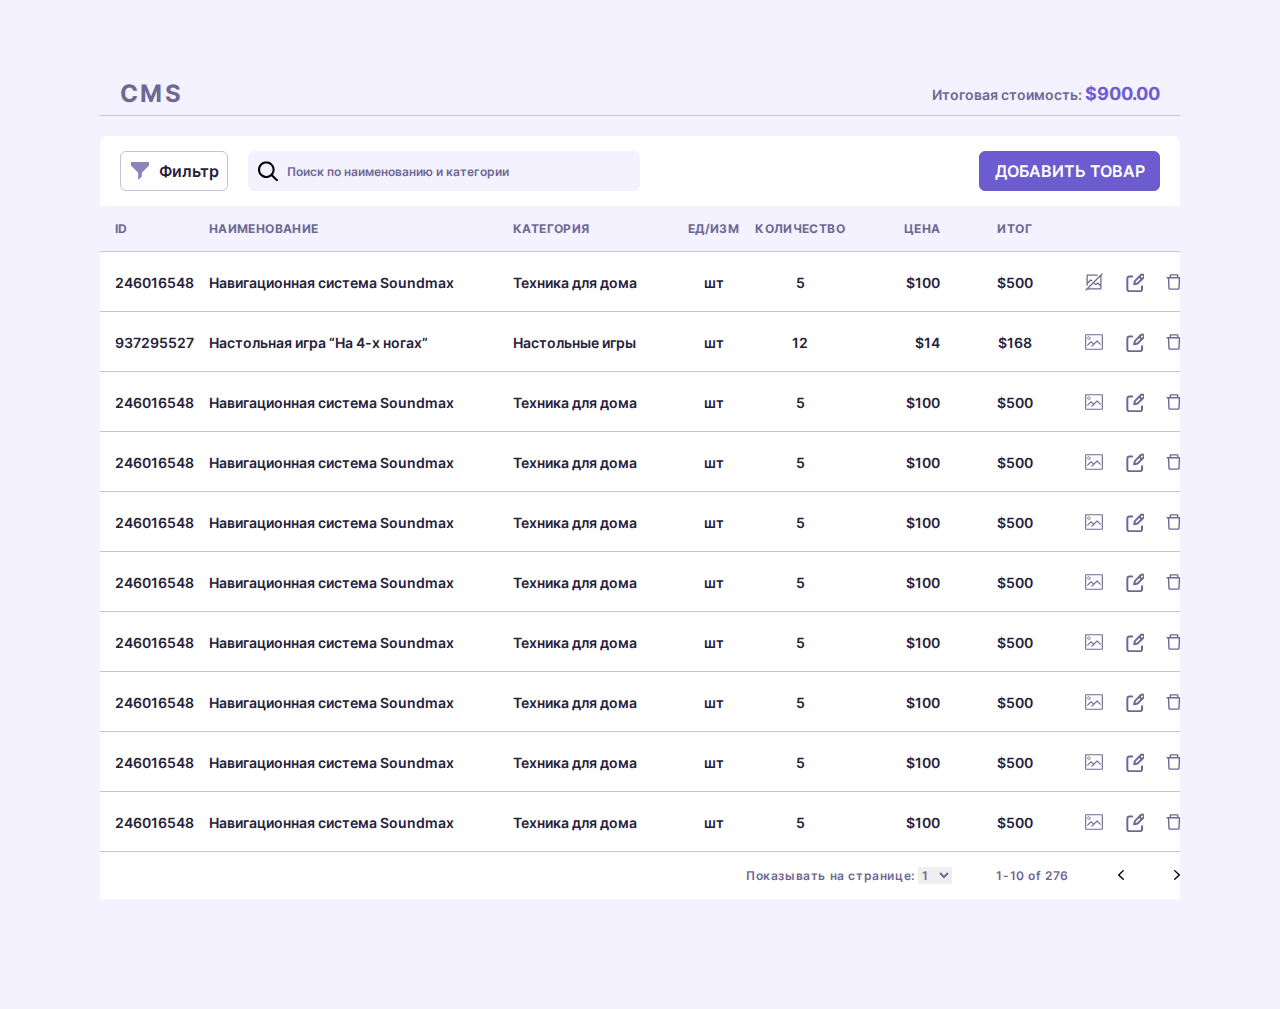
==== commit 3c6e38fa: "Подготовительный урок" ====
--- a/index.html
+++ b/index.html
@@ -398,7 +398,7 @@
     </div>
   </section>
 
-  <div class="overlay overlay_active">
+  <div class="overlay">
     <div class="modal">
       <div class="modal__container">
         <h2 class="modal__title">Добавить ТОВАР</h2>
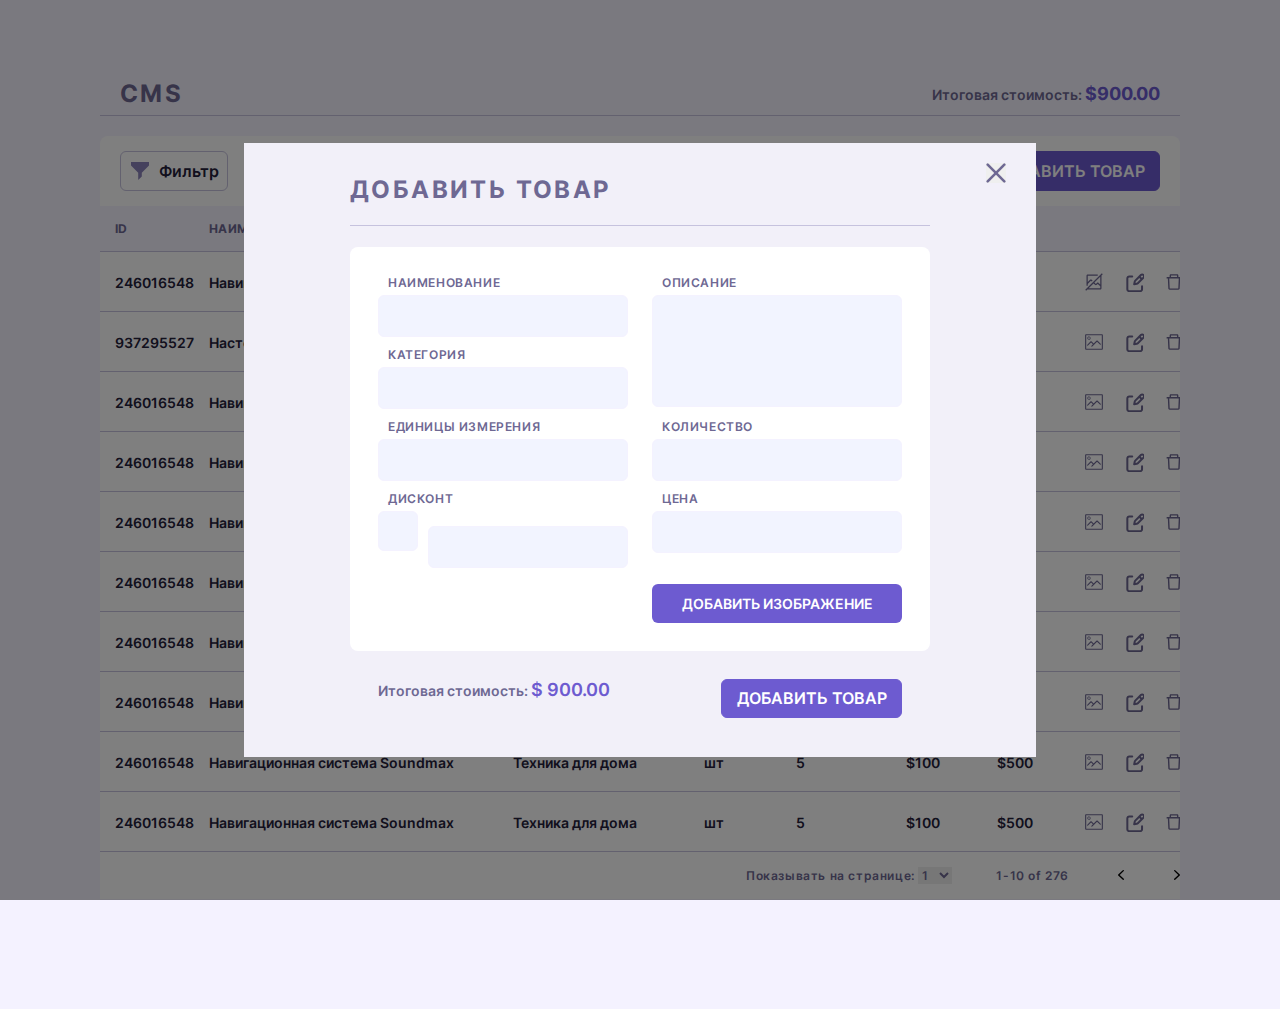
==== commit 790d1398: "Исправление ДЗ" ====
--- a/index.html
+++ b/index.html
@@ -21,24 +21,25 @@
         <h2 class="title">CMS</h2>
         <p class="text">Итоговая стоимость: <span class="text-alt">$900.00</span></p>
       </div>
-
-      <form action="#" class="form-cms">
+      <div class="container__btn">
         <button class="button button-filter">
           <svg class="button-filter__svg" width="20" height="20" viewBox="0 0 20 20" fill="currentColor" xmlns="http://www.w3.org/2000/svg">
             <path d="M12 12L20 4V0H0V4L8 12V20L12 16V12Z"/>
           </svg>
           <span class="button-filter__text">Фильтр</span>
         </button>
-        <fieldset class="search">
-          <button class="button search__button" type="button">
-            <svg width="20" height="20" viewBox="0 0 20 20" fill="currentColor" xmlns="http://www.w3.org/2000/svg">
-              <path d="M13.4097 14.8822C11.7399 16.1799 9.63851 16.7922 7.53338 16.5942C5.42824 16.3963 3.47766 15.403 2.07881 13.8166C0.679961 12.2303 -0.0619809 10.1701 0.00405863 8.05565C0.0700982 5.94118 0.939153 3.9314 2.43427 2.43552C3.92939 0.939633 5.93814 0.0701341 8.05152 0.00406071C10.1649 -0.0620127 12.224 0.680308 13.8096 2.07987C15.3951 3.47944 16.3879 5.43102 16.5857 7.53723C16.7836 9.64345 16.1717 11.7459 14.8745 13.4166L19.6936 18.2201C20.1016 18.6267 20.1022 19.2872 19.695 19.6946C19.2878 20.1021 18.6273 20.1017 18.2204 19.6939L13.4201 14.8822H13.4097ZM8.31916 14.5495C9.13773 14.5495 9.94829 14.3882 10.7045 14.0748C11.4608 13.7614 12.148 13.302 12.7268 12.7229C13.3056 12.1438 13.7647 11.4563 14.078 10.6996C14.3913 9.94298 14.5525 9.13201 14.5525 8.31302C14.5525 7.49403 14.3913 6.68306 14.078 5.92641C13.7647 5.16976 13.3056 4.48225 12.7268 3.90314C12.148 3.32402 11.4608 2.86465 10.7045 2.55123C9.94829 2.23782 9.13773 2.07651 8.31916 2.07651C6.66598 2.07651 5.08051 2.73356 3.91153 3.90314C2.74256 5.07271 2.08583 6.659 2.08583 8.31302C2.08583 9.96705 2.74256 11.5533 3.91153 12.7229C5.08051 13.8925 6.66598 14.5495 8.31916 14.5495Z"/>
-              </svg>
-          </button>
-          <input class="search__input" type="search" name="search" placeholder="Поиск по наименованию и категории">
-          </fieldset>
-          <button class="button button-add-product" >Добавить товар</button>
-      </form>
+        <form action="#" class="search">
+          <fieldset class="search">
+            <button class="button search__button" type="button">
+              <svg width="20" height="20" viewBox="0 0 20 20" fill="currentColor" xmlns="http://www.w3.org/2000/svg">
+                <path d="M13.4097 14.8822C11.7399 16.1799 9.63851 16.7922 7.53338 16.5942C5.42824 16.3963 3.47766 15.403 2.07881 13.8166C0.679961 12.2303 -0.0619809 10.1701 0.00405863 8.05565C0.0700982 5.94118 0.939153 3.9314 2.43427 2.43552C3.92939 0.939633 5.93814 0.0701341 8.05152 0.00406071C10.1649 -0.0620127 12.224 0.680308 13.8096 2.07987C15.3951 3.47944 16.3879 5.43102 16.5857 7.53723C16.7836 9.64345 16.1717 11.7459 14.8745 13.4166L19.6936 18.2201C20.1016 18.6267 20.1022 19.2872 19.695 19.6946C19.2878 20.1021 18.6273 20.1017 18.2204 19.6939L13.4201 14.8822H13.4097ZM8.31916 14.5495C9.13773 14.5495 9.94829 14.3882 10.7045 14.0748C11.4608 13.7614 12.148 13.302 12.7268 12.7229C13.3056 12.1438 13.7647 11.4563 14.078 10.6996C14.3913 9.94298 14.5525 9.13201 14.5525 8.31302C14.5525 7.49403 14.3913 6.68306 14.078 5.92641C13.7647 5.16976 13.3056 4.48225 12.7268 3.90314C12.148 3.32402 11.4608 2.86465 10.7045 2.55123C9.94829 2.23782 9.13773 2.07651 8.31916 2.07651C6.66598 2.07651 5.08051 2.73356 3.91153 3.90314C2.74256 5.07271 2.08583 6.659 2.08583 8.31302C2.08583 9.96705 2.74256 11.5533 3.91153 12.7229C5.08051 13.8925 6.66598 14.5495 8.31916 14.5495Z"/>
+                </svg>
+            </button>
+            <input class="search__input" type="search" name="search" placeholder="Поиск по наименованию и категории">
+            </fieldset>
+        </form>
+        <button class="button button-add-product" type="button">Добавить товар</button>
+      </div>
 
       <div class="scroll-box">
         <table class="table">
@@ -398,7 +399,7 @@
     </div>
   </section>
 
-  <div class="overlay">
+  <div class="overlay overlay_active">
     <div class="modal">
       <div class="modal__container">
         <h2 class="modal__title">Добавить ТОВАР</h2>
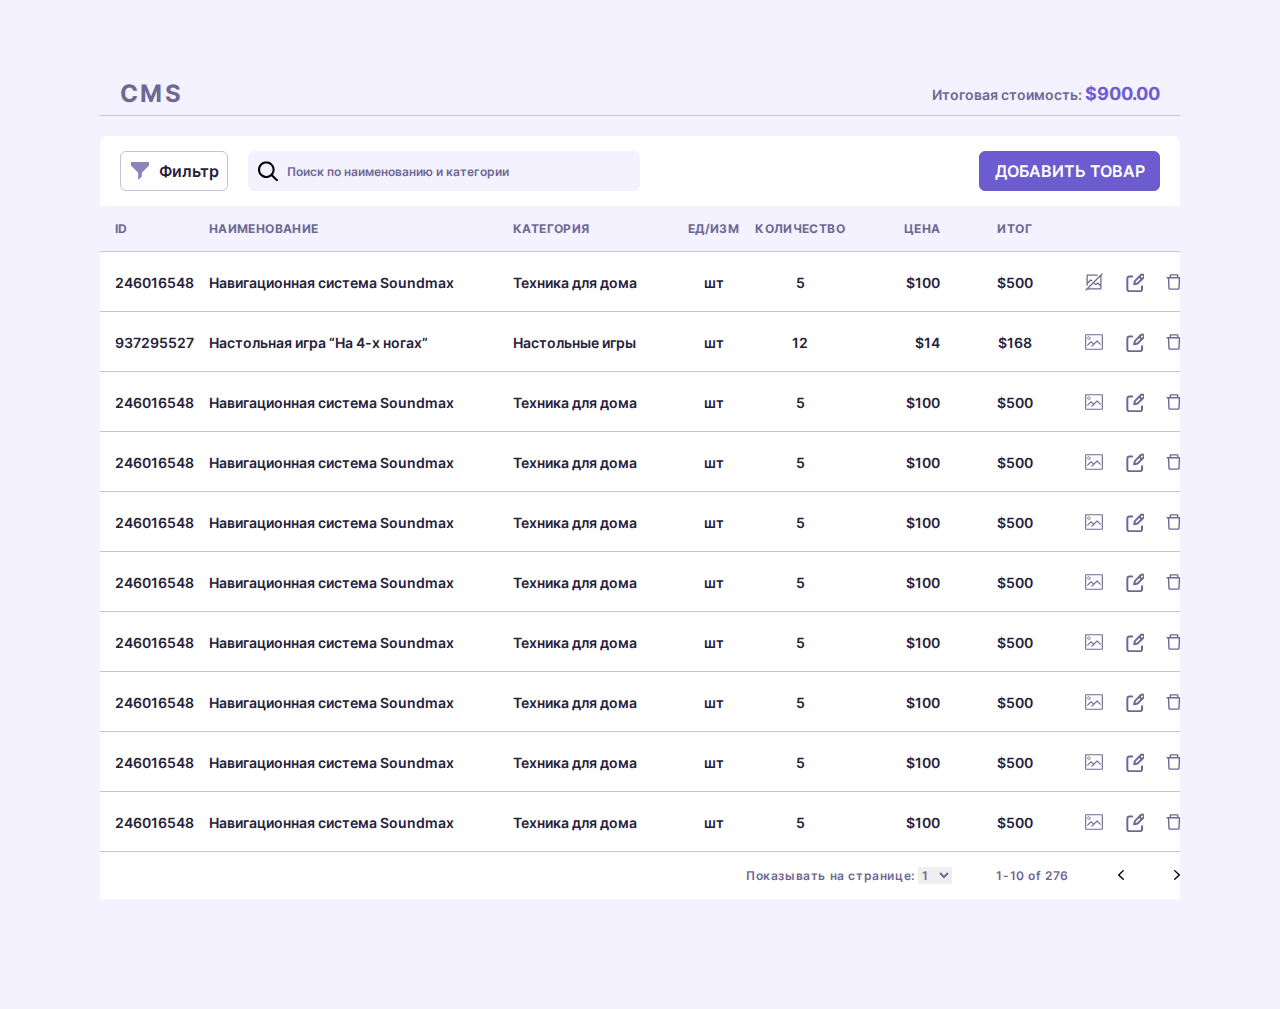
==== commit 4a9f57bb: "Исправление ДЗ" ====
--- a/index.html
+++ b/index.html
@@ -22,7 +22,7 @@
         <p class="text">Итоговая стоимость: <span class="text-alt">$900.00</span></p>
       </div>
       <div class="container__btn">
-        <button class="button button-filter">
+        <button class="button button-filter" type="button">
           <svg class="button-filter__svg" width="20" height="20" viewBox="0 0 20 20" fill="currentColor" xmlns="http://www.w3.org/2000/svg">
             <path d="M12 12L20 4V0H0V4L8 12V20L12 16V12Z"/>
           </svg>
@@ -66,19 +66,19 @@
               <td class="table__cell table__cell-price">$100</td>
               <td class="table__cell table__cell-total">$500</td>
               <td class="table__cell table__cell-btn">
-                <button class="button button-table">
+                <button class="button button-table" type="button">
                   <svg width="20" height="20" viewBox="0 0 20 20" fill="currentColor" xmlns="http://www.w3.org/2000/svg">
                     <path d="M18.75 2.13375L17.8663 1.25L1.25 17.8663L2.13375 18.75L3.38375 17.5H16.25C16.5814 17.4995 16.899 17.3676 17.1333 17.1333C17.3676 16.899 17.4995 16.5814 17.5 16.25V3.38375L18.75 2.13375ZM16.25 16.25H4.63375L9.50437 11.3794L10.9913 12.8663C11.2257 13.1006 11.5435 13.2322 11.875 13.2322C12.2065 13.2322 12.5243 13.1006 12.7587 12.8663L13.75 11.875L16.25 14.3731V16.25ZM16.25 12.605L14.6337 10.9888C14.3993 10.7544 14.0815 10.6228 13.75 10.6228C13.4185 10.6228 13.1007 10.7544 12.8663 10.9888L11.875 11.98L10.3894 10.4944L16.25 4.63375V12.605Z"/>
                     <path d="M3.75 13.75V11.875L6.875 8.75187L7.73313 9.61062L8.61812 8.72563L7.75875 7.86625C7.52434 7.63191 7.20646 7.50027 6.875 7.50027C6.54354 7.50027 6.22566 7.63191 5.99125 7.86625L3.75 10.1075V3.75H13.75V2.5H3.75C3.41858 2.50033 3.10083 2.63213 2.86648 2.86648C2.63213 3.10083 2.50033 3.41858 2.5 3.75V13.75H3.75Z"/>
                   </svg>
                 </button>
-                  <button class="button button-table">
-                  <svg width="20" height="20" viewBox="0 0 20 20" fill="none" xmlns="http://www.w3.org/2000/svg">
-                    <path d="M15.5629 4.86078L17.6394 6.93629L15.5629 4.86078ZM16.8982 3.03233L11.2834 8.64709C10.9933 8.9368 10.7955 9.3059 10.7148 9.70789L10.1962 12.304L12.7923 11.7844C13.1942 11.704 13.5629 11.5069 13.8531 11.2167L19.4678 5.60196C19.6366 5.43324 19.7704 5.23293 19.8617 5.01248C19.953 4.79203 20 4.55576 20 4.31714C20 4.07853 19.953 3.84225 19.8617 3.6218C19.7704 3.40136 19.6366 3.20105 19.4678 3.03233C19.2991 2.8636 19.0988 2.72976 18.8784 2.63845C18.6579 2.54714 18.4216 2.50014 18.183 2.50014C17.9444 2.50014 17.7081 2.54714 17.4877 2.63845C17.2672 2.72976 17.0669 2.8636 16.8982 3.03233V3.03233Z" stroke="currentColor" stroke-width="2" stroke-linecap="round" stroke-linejoin="round"/>
-                    <path d="M18.0394 14.2648V17.206C18.0394 17.726 17.8328 18.2248 17.4651 18.5925C17.0973 18.9602 16.5986 19.1668 16.0786 19.1668H5.29415C4.77411 19.1668 4.27537 18.9602 3.90765 18.5925C3.53993 18.2248 3.33334 17.726 3.33334 17.206V6.42157C3.33334 5.90154 3.53993 5.4028 3.90765 5.03508C4.27537 4.66735 4.77411 4.46077 5.29415 4.46077H8.23535" stroke="currentColor" stroke-width="2" stroke-linecap="round" stroke-linejoin="round"/>
-                  </svg>                  
-                </button>
-                <button class="button button-table">
+                  <button class="button button-table" type="button">
+                  <svg width="20" height="20" viewBox="0 0 20 20" fill="none" xmlns="http://www.w3.org/2000/svg">
+                    <path d="M15.5629 4.86078L17.6394 6.93629L15.5629 4.86078ZM16.8982 3.03233L11.2834 8.64709C10.9933 8.9368 10.7955 9.3059 10.7148 9.70789L10.1962 12.304L12.7923 11.7844C13.1942 11.704 13.5629 11.5069 13.8531 11.2167L19.4678 5.60196C19.6366 5.43324 19.7704 5.23293 19.8617 5.01248C19.953 4.79203 20 4.55576 20 4.31714C20 4.07853 19.953 3.84225 19.8617 3.6218C19.7704 3.40136 19.6366 3.20105 19.4678 3.03233C19.2991 2.8636 19.0988 2.72976 18.8784 2.63845C18.6579 2.54714 18.4216 2.50014 18.183 2.50014C17.9444 2.50014 17.7081 2.54714 17.4877 2.63845C17.2672 2.72976 17.0669 2.8636 16.8982 3.03233V3.03233Z" stroke="currentColor" stroke-width="2" stroke-linecap="round" stroke-linejoin="round"/>
+                    <path d="M18.0394 14.2648V17.206C18.0394 17.726 17.8328 18.2248 17.4651 18.5925C17.0973 18.9602 16.5986 19.1668 16.0786 19.1668H5.29415C4.77411 19.1668 4.27537 18.9602 3.90765 18.5925C3.53993 18.2248 3.33334 17.726 3.33334 17.206V6.42157C3.33334 5.90154 3.53993 5.4028 3.90765 5.03508C4.27537 4.66735 4.77411 4.46077 5.29415 4.46077H8.23535" stroke="currentColor" stroke-width="2" stroke-linecap="round" stroke-linejoin="round"/>
+                  </svg>                  
+                </button>
+                <button class="button button-table" type="button">
                   <svg width="20" height="20" viewBox="0 0 20 20" fill="currentColor" xmlns="http://www.w3.org/2000/svg">
                     <path d="M7.03125 3.59375H6.875C6.96094 3.59375 7.03125 3.52344 7.03125 3.4375V3.59375H12.9688V3.4375C12.9688 3.52344 13.0391 3.59375 13.125 3.59375H12.9688V5H14.375V3.4375C14.375 2.74805 13.8145 2.1875 13.125 2.1875H6.875C6.18555 2.1875 5.625 2.74805 5.625 3.4375V5H7.03125V3.59375ZM16.875 5H3.125C2.7793 5 2.5 5.2793 2.5 5.625V6.25C2.5 6.33594 2.57031 6.40625 2.65625 6.40625H3.83594L4.31836 16.6211C4.34961 17.2871 4.90039 17.8125 5.56641 17.8125H14.4336C15.1016 17.8125 15.6504 17.2891 15.6816 16.6211L16.1641 6.40625H17.3438C17.4297 6.40625 17.5 6.33594 17.5 6.25V5.625C17.5 5.2793 17.2207 5 16.875 5ZM14.2832 16.4062H5.7168L5.24414 6.40625H14.7559L14.2832 16.4062Z"/>
                   </svg>                  
@@ -95,260 +95,260 @@
               <td class="table__cell table__cell-price">$14</td>
               <td class="table__cell table__cell-total">$168</td>
               <td class="table__cell table__cell-btn">
-                <button class="button button-table">
-                  <svg width="20" height="20" viewBox="0 0 20 20" fill="currentColor" xmlns="http://www.w3.org/2000/svg">
-                    <path d="M17.7778 2.22223H2.22223C1.92754 2.22223 1.64493 2.33929 1.43655 2.54767C1.22818 2.75604 1.11111 3.03866 1.11111 3.33334V16.6667C1.11111 16.9614 1.22818 17.244 1.43655 17.4523C1.64493 17.6607 1.92754 17.7778 2.22223 17.7778H17.7778C18.0725 17.7778 18.3551 17.6607 18.5635 17.4523C18.7718 17.244 18.8889 16.9614 18.8889 16.6667V3.33334C18.8889 3.03866 18.7718 2.75604 18.5635 2.54767C18.3551 2.33929 18.0725 2.22223 17.7778 2.22223ZM2.22223 16.6667V3.33334H17.7778V16.6667H2.22223Z"/>
-                    <path d="M4.95555 7.77778C5.28518 7.77778 5.60741 7.68003 5.8815 7.49689C6.15558 7.31376 6.3692 7.05346 6.49535 6.74892C6.62149 6.44437 6.6545 6.10926 6.59019 5.78596C6.52588 5.46266 6.36715 5.16569 6.13406 4.9326C5.90097 4.69951 5.604 4.54078 5.2807 4.47647C4.9574 4.41216 4.62228 4.44516 4.31774 4.57131C4.0132 4.69746 3.7529 4.91108 3.56976 5.18516C3.38663 5.45924 3.28888 5.78147 3.28888 6.11111C3.28888 6.55314 3.46447 6.97706 3.77703 7.28962C4.0896 7.60218 4.51352 7.77778 4.95555 7.77778ZM4.95555 5.22222C5.13158 5.22112 5.30399 5.27232 5.45089 5.36932C5.5978 5.46632 5.71259 5.60476 5.78072 5.76708C5.84885 5.9294 5.86725 6.1083 5.83358 6.28109C5.79992 6.45389 5.7157 6.61279 5.59161 6.73766C5.46752 6.86253 5.30915 6.94774 5.13657 6.98249C4.96399 7.01724 4.78498 6.99997 4.62223 6.93285C4.45949 6.86574 4.32033 6.75182 4.22241 6.60552C4.12449 6.45923 4.07222 6.28715 4.07221 6.11111C4.07367 5.87729 4.1672 5.65345 4.33255 5.48811C4.49789 5.32277 4.72172 5.22923 4.95555 5.22778V5.22222Z"/>
-                    <path d="M12.6555 8.53889L9.65555 11.5389L7.43332 9.31666C7.32923 9.21319 7.18843 9.15511 7.04166 9.15511C6.89489 9.15511 6.75408 9.21319 6.64999 9.31666L3.28888 12.7222V14.2944L7.0611 10.5222L8.88888 12.3222L6.80555 14.4056H8.33332L13.0278 9.71111L16.6667 13.3333V11.7667L13.4389 8.53889C13.3348 8.43541 13.194 8.37733 13.0472 8.37733C12.9004 8.37733 12.7596 8.43541 12.6555 8.53889Z"/>
-                  </svg>                  
-                </button>
-                <button class="button button-table">
-                  <svg width="20" height="20" viewBox="0 0 20 20" fill="none" xmlns="http://www.w3.org/2000/svg">
-                    <path d="M15.5629 4.86078L17.6394 6.93629L15.5629 4.86078ZM16.8982 3.03233L11.2834 8.64709C10.9933 8.9368 10.7955 9.3059 10.7148 9.70789L10.1962 12.304L12.7923 11.7844C13.1942 11.704 13.5629 11.5069 13.8531 11.2167L19.4678 5.60196C19.6366 5.43324 19.7704 5.23293 19.8617 5.01248C19.953 4.79203 20 4.55576 20 4.31714C20 4.07853 19.953 3.84225 19.8617 3.6218C19.7704 3.40136 19.6366 3.20105 19.4678 3.03233C19.2991 2.8636 19.0988 2.72976 18.8784 2.63845C18.6579 2.54714 18.4216 2.50014 18.183 2.50014C17.9444 2.50014 17.7081 2.54714 17.4877 2.63845C17.2672 2.72976 17.0669 2.8636 16.8982 3.03233V3.03233Z" stroke="currentColor" stroke-width="2" stroke-linecap="round" stroke-linejoin="round"/>
-                    <path d="M18.0394 14.2648V17.206C18.0394 17.726 17.8328 18.2248 17.4651 18.5925C17.0973 18.9602 16.5986 19.1668 16.0786 19.1668H5.29415C4.77411 19.1668 4.27537 18.9602 3.90765 18.5925C3.53993 18.2248 3.33334 17.726 3.33334 17.206V6.42157C3.33334 5.90154 3.53993 5.4028 3.90765 5.03508C4.27537 4.66735 4.77411 4.46077 5.29415 4.46077H8.23535" stroke="currentColor" stroke-width="2" stroke-linecap="round" stroke-linejoin="round"/>
-                  </svg>                  
-                </button>
-                <button class="button button-table">
-                  <svg width="20" height="20" viewBox="0 0 20 20" fill="currentColor" xmlns="http://www.w3.org/2000/svg">
-                    <path d="M7.03125 3.59375H6.875C6.96094 3.59375 7.03125 3.52344 7.03125 3.4375V3.59375H12.9688V3.4375C12.9688 3.52344 13.0391 3.59375 13.125 3.59375H12.9688V5H14.375V3.4375C14.375 2.74805 13.8145 2.1875 13.125 2.1875H6.875C6.18555 2.1875 5.625 2.74805 5.625 3.4375V5H7.03125V3.59375ZM16.875 5H3.125C2.7793 5 2.5 5.2793 2.5 5.625V6.25C2.5 6.33594 2.57031 6.40625 2.65625 6.40625H3.83594L4.31836 16.6211C4.34961 17.2871 4.90039 17.8125 5.56641 17.8125H14.4336C15.1016 17.8125 15.6504 17.2891 15.6816 16.6211L16.1641 6.40625H17.3438C17.4297 6.40625 17.5 6.33594 17.5 6.25V5.625C17.5 5.2793 17.2207 5 16.875 5ZM14.2832 16.4062H5.7168L5.24414 6.40625H14.7559L14.2832 16.4062Z"/>
-                  </svg>                  
-                </button>
-              </td>
-            </tr>
-
-            <tr class="table__row">
-              <td class="table__cell table__cell-id">246016548</td>
-              <td class="table__cell table__cell-name">Навигационная система Soundmax</td>
-              <td class="table__cell table__cell-category">Техника для дома</td>
-              <td class="table__cell table__cell-units">шт</td>
-              <td class="table__cell table__cell-count">5</td>
-              <td class="table__cell table__cell-price">$100</td>
-              <td class="table__cell table__cell-total">$500</td>
-              <td class="table__cell table__cell-btn">
-                <button class="button button-table">
-                  <svg width="20" height="20" viewBox="0 0 20 20" fill="currentColor" xmlns="http://www.w3.org/2000/svg">
-                    <path d="M17.7778 2.22223H2.22223C1.92754 2.22223 1.64493 2.33929 1.43655 2.54767C1.22818 2.75604 1.11111 3.03866 1.11111 3.33334V16.6667C1.11111 16.9614 1.22818 17.244 1.43655 17.4523C1.64493 17.6607 1.92754 17.7778 2.22223 17.7778H17.7778C18.0725 17.7778 18.3551 17.6607 18.5635 17.4523C18.7718 17.244 18.8889 16.9614 18.8889 16.6667V3.33334C18.8889 3.03866 18.7718 2.75604 18.5635 2.54767C18.3551 2.33929 18.0725 2.22223 17.7778 2.22223ZM2.22223 16.6667V3.33334H17.7778V16.6667H2.22223Z"/>
-                    <path d="M4.95555 7.77778C5.28518 7.77778 5.60741 7.68003 5.8815 7.49689C6.15558 7.31376 6.3692 7.05346 6.49535 6.74892C6.62149 6.44437 6.6545 6.10926 6.59019 5.78596C6.52588 5.46266 6.36715 5.16569 6.13406 4.9326C5.90097 4.69951 5.604 4.54078 5.2807 4.47647C4.9574 4.41216 4.62228 4.44516 4.31774 4.57131C4.0132 4.69746 3.7529 4.91108 3.56976 5.18516C3.38663 5.45924 3.28888 5.78147 3.28888 6.11111C3.28888 6.55314 3.46447 6.97706 3.77703 7.28962C4.0896 7.60218 4.51352 7.77778 4.95555 7.77778ZM4.95555 5.22222C5.13158 5.22112 5.30399 5.27232 5.45089 5.36932C5.5978 5.46632 5.71259 5.60476 5.78072 5.76708C5.84885 5.9294 5.86725 6.1083 5.83358 6.28109C5.79992 6.45389 5.7157 6.61279 5.59161 6.73766C5.46752 6.86253 5.30915 6.94774 5.13657 6.98249C4.96399 7.01724 4.78498 6.99997 4.62223 6.93285C4.45949 6.86574 4.32033 6.75182 4.22241 6.60552C4.12449 6.45923 4.07222 6.28715 4.07221 6.11111C4.07367 5.87729 4.1672 5.65345 4.33255 5.48811C4.49789 5.32277 4.72172 5.22923 4.95555 5.22778V5.22222Z"/>
-                    <path d="M12.6555 8.53889L9.65555 11.5389L7.43332 9.31666C7.32923 9.21319 7.18843 9.15511 7.04166 9.15511C6.89489 9.15511 6.75408 9.21319 6.64999 9.31666L3.28888 12.7222V14.2944L7.0611 10.5222L8.88888 12.3222L6.80555 14.4056H8.33332L13.0278 9.71111L16.6667 13.3333V11.7667L13.4389 8.53889C13.3348 8.43541 13.194 8.37733 13.0472 8.37733C12.9004 8.37733 12.7596 8.43541 12.6555 8.53889Z"/>
-                  </svg>
-                </button>
-                <button class="button button-table">
-                  <svg width="20" height="20" viewBox="0 0 20 20" fill="none" xmlns="http://www.w3.org/2000/svg">
-                    <path d="M15.5629 4.86078L17.6394 6.93629L15.5629 4.86078ZM16.8982 3.03233L11.2834 8.64709C10.9933 8.9368 10.7955 9.3059 10.7148 9.70789L10.1962 12.304L12.7923 11.7844C13.1942 11.704 13.5629 11.5069 13.8531 11.2167L19.4678 5.60196C19.6366 5.43324 19.7704 5.23293 19.8617 5.01248C19.953 4.79203 20 4.55576 20 4.31714C20 4.07853 19.953 3.84225 19.8617 3.6218C19.7704 3.40136 19.6366 3.20105 19.4678 3.03233C19.2991 2.8636 19.0988 2.72976 18.8784 2.63845C18.6579 2.54714 18.4216 2.50014 18.183 2.50014C17.9444 2.50014 17.7081 2.54714 17.4877 2.63845C17.2672 2.72976 17.0669 2.8636 16.8982 3.03233V3.03233Z" stroke="currentColor" stroke-width="2" stroke-linecap="round" stroke-linejoin="round"/>
-                    <path d="M18.0394 14.2648V17.206C18.0394 17.726 17.8328 18.2248 17.4651 18.5925C17.0973 18.9602 16.5986 19.1668 16.0786 19.1668H5.29415C4.77411 19.1668 4.27537 18.9602 3.90765 18.5925C3.53993 18.2248 3.33334 17.726 3.33334 17.206V6.42157C3.33334 5.90154 3.53993 5.4028 3.90765 5.03508C4.27537 4.66735 4.77411 4.46077 5.29415 4.46077H8.23535" stroke="currentColor" stroke-width="2" stroke-linecap="round" stroke-linejoin="round"/>
-                  </svg>                  
-                </button>
-                <button class="button button-table">
-                  <svg width="20" height="20" viewBox="0 0 20 20" fill="currentColor" xmlns="http://www.w3.org/2000/svg">
-                    <path d="M7.03125 3.59375H6.875C6.96094 3.59375 7.03125 3.52344 7.03125 3.4375V3.59375H12.9688V3.4375C12.9688 3.52344 13.0391 3.59375 13.125 3.59375H12.9688V5H14.375V3.4375C14.375 2.74805 13.8145 2.1875 13.125 2.1875H6.875C6.18555 2.1875 5.625 2.74805 5.625 3.4375V5H7.03125V3.59375ZM16.875 5H3.125C2.7793 5 2.5 5.2793 2.5 5.625V6.25C2.5 6.33594 2.57031 6.40625 2.65625 6.40625H3.83594L4.31836 16.6211C4.34961 17.2871 4.90039 17.8125 5.56641 17.8125H14.4336C15.1016 17.8125 15.6504 17.2891 15.6816 16.6211L16.1641 6.40625H17.3438C17.4297 6.40625 17.5 6.33594 17.5 6.25V5.625C17.5 5.2793 17.2207 5 16.875 5ZM14.2832 16.4062H5.7168L5.24414 6.40625H14.7559L14.2832 16.4062Z"/>
-                  </svg>                  
-                </button>
-              </td>
-            </tr>
-
-            <tr class="table__row">
-              <td class="table__cell table__cell-id">246016548</td>
-              <td class="table__cell table__cell-name">Навигационная система Soundmax</td>
-              <td class="table__cell table__cell-category">Техника для дома</td>
-              <td class="table__cell table__cell-units">шт</td>
-              <td class="table__cell table__cell-count">5</td>
-              <td class="table__cell table__cell-price">$100</td>
-              <td class="table__cell table__cell-total">$500</td>
-              <td class="table__cell table__cell-btn">
-                <button class="button button-table">
-                  <svg width="20" height="20" viewBox="0 0 20 20" fill="currentColor" xmlns="http://www.w3.org/2000/svg">
-                    <path d="M17.7778 2.22223H2.22223C1.92754 2.22223 1.64493 2.33929 1.43655 2.54767C1.22818 2.75604 1.11111 3.03866 1.11111 3.33334V16.6667C1.11111 16.9614 1.22818 17.244 1.43655 17.4523C1.64493 17.6607 1.92754 17.7778 2.22223 17.7778H17.7778C18.0725 17.7778 18.3551 17.6607 18.5635 17.4523C18.7718 17.244 18.8889 16.9614 18.8889 16.6667V3.33334C18.8889 3.03866 18.7718 2.75604 18.5635 2.54767C18.3551 2.33929 18.0725 2.22223 17.7778 2.22223ZM2.22223 16.6667V3.33334H17.7778V16.6667H2.22223Z"/>
-                    <path d="M4.95555 7.77778C5.28518 7.77778 5.60741 7.68003 5.8815 7.49689C6.15558 7.31376 6.3692 7.05346 6.49535 6.74892C6.62149 6.44437 6.6545 6.10926 6.59019 5.78596C6.52588 5.46266 6.36715 5.16569 6.13406 4.9326C5.90097 4.69951 5.604 4.54078 5.2807 4.47647C4.9574 4.41216 4.62228 4.44516 4.31774 4.57131C4.0132 4.69746 3.7529 4.91108 3.56976 5.18516C3.38663 5.45924 3.28888 5.78147 3.28888 6.11111C3.28888 6.55314 3.46447 6.97706 3.77703 7.28962C4.0896 7.60218 4.51352 7.77778 4.95555 7.77778ZM4.95555 5.22222C5.13158 5.22112 5.30399 5.27232 5.45089 5.36932C5.5978 5.46632 5.71259 5.60476 5.78072 5.76708C5.84885 5.9294 5.86725 6.1083 5.83358 6.28109C5.79992 6.45389 5.7157 6.61279 5.59161 6.73766C5.46752 6.86253 5.30915 6.94774 5.13657 6.98249C4.96399 7.01724 4.78498 6.99997 4.62223 6.93285C4.45949 6.86574 4.32033 6.75182 4.22241 6.60552C4.12449 6.45923 4.07222 6.28715 4.07221 6.11111C4.07367 5.87729 4.1672 5.65345 4.33255 5.48811C4.49789 5.32277 4.72172 5.22923 4.95555 5.22778V5.22222Z"/>
-                    <path d="M12.6555 8.53889L9.65555 11.5389L7.43332 9.31666C7.32923 9.21319 7.18843 9.15511 7.04166 9.15511C6.89489 9.15511 6.75408 9.21319 6.64999 9.31666L3.28888 12.7222V14.2944L7.0611 10.5222L8.88888 12.3222L6.80555 14.4056H8.33332L13.0278 9.71111L16.6667 13.3333V11.7667L13.4389 8.53889C13.3348 8.43541 13.194 8.37733 13.0472 8.37733C12.9004 8.37733 12.7596 8.43541 12.6555 8.53889Z"/>
-                  </svg>
-                </button>
-                <button class="button button-table">
-                  <svg width="20" height="20" viewBox="0 0 20 20" fill="none" xmlns="http://www.w3.org/2000/svg">
-                    <path d="M15.5629 4.86078L17.6394 6.93629L15.5629 4.86078ZM16.8982 3.03233L11.2834 8.64709C10.9933 8.9368 10.7955 9.3059 10.7148 9.70789L10.1962 12.304L12.7923 11.7844C13.1942 11.704 13.5629 11.5069 13.8531 11.2167L19.4678 5.60196C19.6366 5.43324 19.7704 5.23293 19.8617 5.01248C19.953 4.79203 20 4.55576 20 4.31714C20 4.07853 19.953 3.84225 19.8617 3.6218C19.7704 3.40136 19.6366 3.20105 19.4678 3.03233C19.2991 2.8636 19.0988 2.72976 18.8784 2.63845C18.6579 2.54714 18.4216 2.50014 18.183 2.50014C17.9444 2.50014 17.7081 2.54714 17.4877 2.63845C17.2672 2.72976 17.0669 2.8636 16.8982 3.03233V3.03233Z" stroke="currentColor" stroke-width="2" stroke-linecap="round" stroke-linejoin="round"/>
-                    <path d="M18.0394 14.2648V17.206C18.0394 17.726 17.8328 18.2248 17.4651 18.5925C17.0973 18.9602 16.5986 19.1668 16.0786 19.1668H5.29415C4.77411 19.1668 4.27537 18.9602 3.90765 18.5925C3.53993 18.2248 3.33334 17.726 3.33334 17.206V6.42157C3.33334 5.90154 3.53993 5.4028 3.90765 5.03508C4.27537 4.66735 4.77411 4.46077 5.29415 4.46077H8.23535" stroke="currentColor" stroke-width="2" stroke-linecap="round" stroke-linejoin="round"/>
-                  </svg>                  
-                </button>
-                <button class="button button-table">
-                  <svg width="20" height="20" viewBox="0 0 20 20" fill="currentColor" xmlns="http://www.w3.org/2000/svg">
-                    <path d="M7.03125 3.59375H6.875C6.96094 3.59375 7.03125 3.52344 7.03125 3.4375V3.59375H12.9688V3.4375C12.9688 3.52344 13.0391 3.59375 13.125 3.59375H12.9688V5H14.375V3.4375C14.375 2.74805 13.8145 2.1875 13.125 2.1875H6.875C6.18555 2.1875 5.625 2.74805 5.625 3.4375V5H7.03125V3.59375ZM16.875 5H3.125C2.7793 5 2.5 5.2793 2.5 5.625V6.25C2.5 6.33594 2.57031 6.40625 2.65625 6.40625H3.83594L4.31836 16.6211C4.34961 17.2871 4.90039 17.8125 5.56641 17.8125H14.4336C15.1016 17.8125 15.6504 17.2891 15.6816 16.6211L16.1641 6.40625H17.3438C17.4297 6.40625 17.5 6.33594 17.5 6.25V5.625C17.5 5.2793 17.2207 5 16.875 5ZM14.2832 16.4062H5.7168L5.24414 6.40625H14.7559L14.2832 16.4062Z"/>
-                  </svg>                  
-                </button>
-              </td>
-            </tr>
-
-            <tr class="table__row">
-              <td class="table__cell table__cell-id">246016548</td>
-              <td class="table__cell table__cell-name">Навигационная система Soundmax</td>
-              <td class="table__cell table__cell-category">Техника для дома</td>
-              <td class="table__cell table__cell-units">шт</td>
-              <td class="table__cell table__cell-count">5</td>
-              <td class="table__cell table__cell-price">$100</td>
-              <td class="table__cell table__cell-total">$500</td>
-              <td class="table__cell table__cell-btn">
-                <button class="button button-table">
-                  <svg width="20" height="20" viewBox="0 0 20 20" fill="currentColor" xmlns="http://www.w3.org/2000/svg">
-                    <path d="M17.7778 2.22223H2.22223C1.92754 2.22223 1.64493 2.33929 1.43655 2.54767C1.22818 2.75604 1.11111 3.03866 1.11111 3.33334V16.6667C1.11111 16.9614 1.22818 17.244 1.43655 17.4523C1.64493 17.6607 1.92754 17.7778 2.22223 17.7778H17.7778C18.0725 17.7778 18.3551 17.6607 18.5635 17.4523C18.7718 17.244 18.8889 16.9614 18.8889 16.6667V3.33334C18.8889 3.03866 18.7718 2.75604 18.5635 2.54767C18.3551 2.33929 18.0725 2.22223 17.7778 2.22223ZM2.22223 16.6667V3.33334H17.7778V16.6667H2.22223Z"/>
-                    <path d="M4.95555 7.77778C5.28518 7.77778 5.60741 7.68003 5.8815 7.49689C6.15558 7.31376 6.3692 7.05346 6.49535 6.74892C6.62149 6.44437 6.6545 6.10926 6.59019 5.78596C6.52588 5.46266 6.36715 5.16569 6.13406 4.9326C5.90097 4.69951 5.604 4.54078 5.2807 4.47647C4.9574 4.41216 4.62228 4.44516 4.31774 4.57131C4.0132 4.69746 3.7529 4.91108 3.56976 5.18516C3.38663 5.45924 3.28888 5.78147 3.28888 6.11111C3.28888 6.55314 3.46447 6.97706 3.77703 7.28962C4.0896 7.60218 4.51352 7.77778 4.95555 7.77778ZM4.95555 5.22222C5.13158 5.22112 5.30399 5.27232 5.45089 5.36932C5.5978 5.46632 5.71259 5.60476 5.78072 5.76708C5.84885 5.9294 5.86725 6.1083 5.83358 6.28109C5.79992 6.45389 5.7157 6.61279 5.59161 6.73766C5.46752 6.86253 5.30915 6.94774 5.13657 6.98249C4.96399 7.01724 4.78498 6.99997 4.62223 6.93285C4.45949 6.86574 4.32033 6.75182 4.22241 6.60552C4.12449 6.45923 4.07222 6.28715 4.07221 6.11111C4.07367 5.87729 4.1672 5.65345 4.33255 5.48811C4.49789 5.32277 4.72172 5.22923 4.95555 5.22778V5.22222Z"/>
-                    <path d="M12.6555 8.53889L9.65555 11.5389L7.43332 9.31666C7.32923 9.21319 7.18843 9.15511 7.04166 9.15511C6.89489 9.15511 6.75408 9.21319 6.64999 9.31666L3.28888 12.7222V14.2944L7.0611 10.5222L8.88888 12.3222L6.80555 14.4056H8.33332L13.0278 9.71111L16.6667 13.3333V11.7667L13.4389 8.53889C13.3348 8.43541 13.194 8.37733 13.0472 8.37733C12.9004 8.37733 12.7596 8.43541 12.6555 8.53889Z"/>
-                  </svg>
-                </button>
-                <button class="button button-table">
-                  <svg width="20" height="20" viewBox="0 0 20 20" fill="none" xmlns="http://www.w3.org/2000/svg">
-                    <path d="M15.5629 4.86078L17.6394 6.93629L15.5629 4.86078ZM16.8982 3.03233L11.2834 8.64709C10.9933 8.9368 10.7955 9.3059 10.7148 9.70789L10.1962 12.304L12.7923 11.7844C13.1942 11.704 13.5629 11.5069 13.8531 11.2167L19.4678 5.60196C19.6366 5.43324 19.7704 5.23293 19.8617 5.01248C19.953 4.79203 20 4.55576 20 4.31714C20 4.07853 19.953 3.84225 19.8617 3.6218C19.7704 3.40136 19.6366 3.20105 19.4678 3.03233C19.2991 2.8636 19.0988 2.72976 18.8784 2.63845C18.6579 2.54714 18.4216 2.50014 18.183 2.50014C17.9444 2.50014 17.7081 2.54714 17.4877 2.63845C17.2672 2.72976 17.0669 2.8636 16.8982 3.03233V3.03233Z" stroke="currentColor" stroke-width="2" stroke-linecap="round" stroke-linejoin="round"/>
-                    <path d="M18.0394 14.2648V17.206C18.0394 17.726 17.8328 18.2248 17.4651 18.5925C17.0973 18.9602 16.5986 19.1668 16.0786 19.1668H5.29415C4.77411 19.1668 4.27537 18.9602 3.90765 18.5925C3.53993 18.2248 3.33334 17.726 3.33334 17.206V6.42157C3.33334 5.90154 3.53993 5.4028 3.90765 5.03508C4.27537 4.66735 4.77411 4.46077 5.29415 4.46077H8.23535" stroke="currentColor" stroke-width="2" stroke-linecap="round" stroke-linejoin="round"/>
-                  </svg>                  
-                </button>
-                <button class="button button-table">
-                  <svg width="20" height="20" viewBox="0 0 20 20" fill="currentColor" xmlns="http://www.w3.org/2000/svg">
-                    <path d="M7.03125 3.59375H6.875C6.96094 3.59375 7.03125 3.52344 7.03125 3.4375V3.59375H12.9688V3.4375C12.9688 3.52344 13.0391 3.59375 13.125 3.59375H12.9688V5H14.375V3.4375C14.375 2.74805 13.8145 2.1875 13.125 2.1875H6.875C6.18555 2.1875 5.625 2.74805 5.625 3.4375V5H7.03125V3.59375ZM16.875 5H3.125C2.7793 5 2.5 5.2793 2.5 5.625V6.25C2.5 6.33594 2.57031 6.40625 2.65625 6.40625H3.83594L4.31836 16.6211C4.34961 17.2871 4.90039 17.8125 5.56641 17.8125H14.4336C15.1016 17.8125 15.6504 17.2891 15.6816 16.6211L16.1641 6.40625H17.3438C17.4297 6.40625 17.5 6.33594 17.5 6.25V5.625C17.5 5.2793 17.2207 5 16.875 5ZM14.2832 16.4062H5.7168L5.24414 6.40625H14.7559L14.2832 16.4062Z"/>
-                  </svg>                  
-                </button>
-              </td>
-            </tr>
-
-            <tr class="table__row">
-              <td class="table__cell table__cell-id">246016548</td>
-              <td class="table__cell table__cell-name">Навигационная система Soundmax</td>
-              <td class="table__cell table__cell-category">Техника для дома</td>
-              <td class="table__cell table__cell-units">шт</td>
-              <td class="table__cell table__cell-count">5</td>
-              <td class="table__cell table__cell-price">$100</td>
-              <td class="table__cell table__cell-total">$500</td>
-              <td class="table__cell table__cell-btn">
-                <button class="button button-table">
-                  <svg width="20" height="20" viewBox="0 0 20 20" fill="currentColor" xmlns="http://www.w3.org/2000/svg">
-                    <path d="M17.7778 2.22223H2.22223C1.92754 2.22223 1.64493 2.33929 1.43655 2.54767C1.22818 2.75604 1.11111 3.03866 1.11111 3.33334V16.6667C1.11111 16.9614 1.22818 17.244 1.43655 17.4523C1.64493 17.6607 1.92754 17.7778 2.22223 17.7778H17.7778C18.0725 17.7778 18.3551 17.6607 18.5635 17.4523C18.7718 17.244 18.8889 16.9614 18.8889 16.6667V3.33334C18.8889 3.03866 18.7718 2.75604 18.5635 2.54767C18.3551 2.33929 18.0725 2.22223 17.7778 2.22223ZM2.22223 16.6667V3.33334H17.7778V16.6667H2.22223Z"/>
-                    <path d="M4.95555 7.77778C5.28518 7.77778 5.60741 7.68003 5.8815 7.49689C6.15558 7.31376 6.3692 7.05346 6.49535 6.74892C6.62149 6.44437 6.6545 6.10926 6.59019 5.78596C6.52588 5.46266 6.36715 5.16569 6.13406 4.9326C5.90097 4.69951 5.604 4.54078 5.2807 4.47647C4.9574 4.41216 4.62228 4.44516 4.31774 4.57131C4.0132 4.69746 3.7529 4.91108 3.56976 5.18516C3.38663 5.45924 3.28888 5.78147 3.28888 6.11111C3.28888 6.55314 3.46447 6.97706 3.77703 7.28962C4.0896 7.60218 4.51352 7.77778 4.95555 7.77778ZM4.95555 5.22222C5.13158 5.22112 5.30399 5.27232 5.45089 5.36932C5.5978 5.46632 5.71259 5.60476 5.78072 5.76708C5.84885 5.9294 5.86725 6.1083 5.83358 6.28109C5.79992 6.45389 5.7157 6.61279 5.59161 6.73766C5.46752 6.86253 5.30915 6.94774 5.13657 6.98249C4.96399 7.01724 4.78498 6.99997 4.62223 6.93285C4.45949 6.86574 4.32033 6.75182 4.22241 6.60552C4.12449 6.45923 4.07222 6.28715 4.07221 6.11111C4.07367 5.87729 4.1672 5.65345 4.33255 5.48811C4.49789 5.32277 4.72172 5.22923 4.95555 5.22778V5.22222Z"/>
-                    <path d="M12.6555 8.53889L9.65555 11.5389L7.43332 9.31666C7.32923 9.21319 7.18843 9.15511 7.04166 9.15511C6.89489 9.15511 6.75408 9.21319 6.64999 9.31666L3.28888 12.7222V14.2944L7.0611 10.5222L8.88888 12.3222L6.80555 14.4056H8.33332L13.0278 9.71111L16.6667 13.3333V11.7667L13.4389 8.53889C13.3348 8.43541 13.194 8.37733 13.0472 8.37733C12.9004 8.37733 12.7596 8.43541 12.6555 8.53889Z"/>
-                  </svg>
-                </button>
-                <button class="button button-table">
-                  <svg width="20" height="20" viewBox="0 0 20 20" fill="none" xmlns="http://www.w3.org/2000/svg">
-                    <path d="M15.5629 4.86078L17.6394 6.93629L15.5629 4.86078ZM16.8982 3.03233L11.2834 8.64709C10.9933 8.9368 10.7955 9.3059 10.7148 9.70789L10.1962 12.304L12.7923 11.7844C13.1942 11.704 13.5629 11.5069 13.8531 11.2167L19.4678 5.60196C19.6366 5.43324 19.7704 5.23293 19.8617 5.01248C19.953 4.79203 20 4.55576 20 4.31714C20 4.07853 19.953 3.84225 19.8617 3.6218C19.7704 3.40136 19.6366 3.20105 19.4678 3.03233C19.2991 2.8636 19.0988 2.72976 18.8784 2.63845C18.6579 2.54714 18.4216 2.50014 18.183 2.50014C17.9444 2.50014 17.7081 2.54714 17.4877 2.63845C17.2672 2.72976 17.0669 2.8636 16.8982 3.03233V3.03233Z" stroke="currentColor" stroke-width="2" stroke-linecap="round" stroke-linejoin="round"/>
-                    <path d="M18.0394 14.2648V17.206C18.0394 17.726 17.8328 18.2248 17.4651 18.5925C17.0973 18.9602 16.5986 19.1668 16.0786 19.1668H5.29415C4.77411 19.1668 4.27537 18.9602 3.90765 18.5925C3.53993 18.2248 3.33334 17.726 3.33334 17.206V6.42157C3.33334 5.90154 3.53993 5.4028 3.90765 5.03508C4.27537 4.66735 4.77411 4.46077 5.29415 4.46077H8.23535" stroke="currentColor" stroke-width="2" stroke-linecap="round" stroke-linejoin="round"/>
-                  </svg>                  
-                </button>
-                <button class="button button-table">
-                  <svg width="20" height="20" viewBox="0 0 20 20" fill="currentColor" xmlns="http://www.w3.org/2000/svg">
-                    <path d="M7.03125 3.59375H6.875C6.96094 3.59375 7.03125 3.52344 7.03125 3.4375V3.59375H12.9688V3.4375C12.9688 3.52344 13.0391 3.59375 13.125 3.59375H12.9688V5H14.375V3.4375C14.375 2.74805 13.8145 2.1875 13.125 2.1875H6.875C6.18555 2.1875 5.625 2.74805 5.625 3.4375V5H7.03125V3.59375ZM16.875 5H3.125C2.7793 5 2.5 5.2793 2.5 5.625V6.25C2.5 6.33594 2.57031 6.40625 2.65625 6.40625H3.83594L4.31836 16.6211C4.34961 17.2871 4.90039 17.8125 5.56641 17.8125H14.4336C15.1016 17.8125 15.6504 17.2891 15.6816 16.6211L16.1641 6.40625H17.3438C17.4297 6.40625 17.5 6.33594 17.5 6.25V5.625C17.5 5.2793 17.2207 5 16.875 5ZM14.2832 16.4062H5.7168L5.24414 6.40625H14.7559L14.2832 16.4062Z"/>
-                  </svg>                  
-                </button>
-              </td>
-            </tr>
-
-            <tr class="table__row">
-              <td class="table__cell table__cell-id">246016548</td>
-              <td class="table__cell table__cell-name">Навигационная система Soundmax</td>
-              <td class="table__cell table__cell-category">Техника для дома</td>
-              <td class="table__cell table__cell-units">шт</td>
-              <td class="table__cell table__cell-count">5</td>
-              <td class="table__cell table__cell-price">$100</td>
-              <td class="table__cell table__cell-total">$500</td>
-              <td class="table__cell table__cell-btn">
-                <button class="button button-table">
-                  <svg width="20" height="20" viewBox="0 0 20 20" fill="currentColor" xmlns="http://www.w3.org/2000/svg">
-                    <path d="M17.7778 2.22223H2.22223C1.92754 2.22223 1.64493 2.33929 1.43655 2.54767C1.22818 2.75604 1.11111 3.03866 1.11111 3.33334V16.6667C1.11111 16.9614 1.22818 17.244 1.43655 17.4523C1.64493 17.6607 1.92754 17.7778 2.22223 17.7778H17.7778C18.0725 17.7778 18.3551 17.6607 18.5635 17.4523C18.7718 17.244 18.8889 16.9614 18.8889 16.6667V3.33334C18.8889 3.03866 18.7718 2.75604 18.5635 2.54767C18.3551 2.33929 18.0725 2.22223 17.7778 2.22223ZM2.22223 16.6667V3.33334H17.7778V16.6667H2.22223Z"/>
-                    <path d="M4.95555 7.77778C5.28518 7.77778 5.60741 7.68003 5.8815 7.49689C6.15558 7.31376 6.3692 7.05346 6.49535 6.74892C6.62149 6.44437 6.6545 6.10926 6.59019 5.78596C6.52588 5.46266 6.36715 5.16569 6.13406 4.9326C5.90097 4.69951 5.604 4.54078 5.2807 4.47647C4.9574 4.41216 4.62228 4.44516 4.31774 4.57131C4.0132 4.69746 3.7529 4.91108 3.56976 5.18516C3.38663 5.45924 3.28888 5.78147 3.28888 6.11111C3.28888 6.55314 3.46447 6.97706 3.77703 7.28962C4.0896 7.60218 4.51352 7.77778 4.95555 7.77778ZM4.95555 5.22222C5.13158 5.22112 5.30399 5.27232 5.45089 5.36932C5.5978 5.46632 5.71259 5.60476 5.78072 5.76708C5.84885 5.9294 5.86725 6.1083 5.83358 6.28109C5.79992 6.45389 5.7157 6.61279 5.59161 6.73766C5.46752 6.86253 5.30915 6.94774 5.13657 6.98249C4.96399 7.01724 4.78498 6.99997 4.62223 6.93285C4.45949 6.86574 4.32033 6.75182 4.22241 6.60552C4.12449 6.45923 4.07222 6.28715 4.07221 6.11111C4.07367 5.87729 4.1672 5.65345 4.33255 5.48811C4.49789 5.32277 4.72172 5.22923 4.95555 5.22778V5.22222Z"/>
-                    <path d="M12.6555 8.53889L9.65555 11.5389L7.43332 9.31666C7.32923 9.21319 7.18843 9.15511 7.04166 9.15511C6.89489 9.15511 6.75408 9.21319 6.64999 9.31666L3.28888 12.7222V14.2944L7.0611 10.5222L8.88888 12.3222L6.80555 14.4056H8.33332L13.0278 9.71111L16.6667 13.3333V11.7667L13.4389 8.53889C13.3348 8.43541 13.194 8.37733 13.0472 8.37733C12.9004 8.37733 12.7596 8.43541 12.6555 8.53889Z"/>
-                  </svg>
-                </button>
-                <button class="button button-table">
-                  <svg width="20" height="20" viewBox="0 0 20 20" fill="none" xmlns="http://www.w3.org/2000/svg">
-                    <path d="M15.5629 4.86078L17.6394 6.93629L15.5629 4.86078ZM16.8982 3.03233L11.2834 8.64709C10.9933 8.9368 10.7955 9.3059 10.7148 9.70789L10.1962 12.304L12.7923 11.7844C13.1942 11.704 13.5629 11.5069 13.8531 11.2167L19.4678 5.60196C19.6366 5.43324 19.7704 5.23293 19.8617 5.01248C19.953 4.79203 20 4.55576 20 4.31714C20 4.07853 19.953 3.84225 19.8617 3.6218C19.7704 3.40136 19.6366 3.20105 19.4678 3.03233C19.2991 2.8636 19.0988 2.72976 18.8784 2.63845C18.6579 2.54714 18.4216 2.50014 18.183 2.50014C17.9444 2.50014 17.7081 2.54714 17.4877 2.63845C17.2672 2.72976 17.0669 2.8636 16.8982 3.03233V3.03233Z" stroke="currentColor" stroke-width="2" stroke-linecap="round" stroke-linejoin="round"/>
-                    <path d="M18.0394 14.2648V17.206C18.0394 17.726 17.8328 18.2248 17.4651 18.5925C17.0973 18.9602 16.5986 19.1668 16.0786 19.1668H5.29415C4.77411 19.1668 4.27537 18.9602 3.90765 18.5925C3.53993 18.2248 3.33334 17.726 3.33334 17.206V6.42157C3.33334 5.90154 3.53993 5.4028 3.90765 5.03508C4.27537 4.66735 4.77411 4.46077 5.29415 4.46077H8.23535" stroke="currentColor" stroke-width="2" stroke-linecap="round" stroke-linejoin="round"/>
-                  </svg>                  
-                </button>
-                <button class="button button-table">
-                  <svg width="20" height="20" viewBox="0 0 20 20" fill="currentColor" xmlns="http://www.w3.org/2000/svg">
-                    <path d="M7.03125 3.59375H6.875C6.96094 3.59375 7.03125 3.52344 7.03125 3.4375V3.59375H12.9688V3.4375C12.9688 3.52344 13.0391 3.59375 13.125 3.59375H12.9688V5H14.375V3.4375C14.375 2.74805 13.8145 2.1875 13.125 2.1875H6.875C6.18555 2.1875 5.625 2.74805 5.625 3.4375V5H7.03125V3.59375ZM16.875 5H3.125C2.7793 5 2.5 5.2793 2.5 5.625V6.25C2.5 6.33594 2.57031 6.40625 2.65625 6.40625H3.83594L4.31836 16.6211C4.34961 17.2871 4.90039 17.8125 5.56641 17.8125H14.4336C15.1016 17.8125 15.6504 17.2891 15.6816 16.6211L16.1641 6.40625H17.3438C17.4297 6.40625 17.5 6.33594 17.5 6.25V5.625C17.5 5.2793 17.2207 5 16.875 5ZM14.2832 16.4062H5.7168L5.24414 6.40625H14.7559L14.2832 16.4062Z"/>
-                  </svg>                  
-                </button>
-              </td>
-            </tr>
-
-            <tr class="table__row">
-              <td class="table__cell table__cell-id">246016548</td>
-              <td class="table__cell table__cell-name">Навигационная система Soundmax</td>
-              <td class="table__cell table__cell-category">Техника для дома</td>
-              <td class="table__cell table__cell-units">шт</td>
-              <td class="table__cell table__cell-count">5</td>
-              <td class="table__cell table__cell-price">$100</td>
-              <td class="table__cell table__cell-total">$500</td>
-              <td class="table__cell table__cell-btn">
-                <button class="button button-table">
-                  <svg width="20" height="20" viewBox="0 0 20 20" fill="currentColor" xmlns="http://www.w3.org/2000/svg">
-                    <path d="M17.7778 2.22223H2.22223C1.92754 2.22223 1.64493 2.33929 1.43655 2.54767C1.22818 2.75604 1.11111 3.03866 1.11111 3.33334V16.6667C1.11111 16.9614 1.22818 17.244 1.43655 17.4523C1.64493 17.6607 1.92754 17.7778 2.22223 17.7778H17.7778C18.0725 17.7778 18.3551 17.6607 18.5635 17.4523C18.7718 17.244 18.8889 16.9614 18.8889 16.6667V3.33334C18.8889 3.03866 18.7718 2.75604 18.5635 2.54767C18.3551 2.33929 18.0725 2.22223 17.7778 2.22223ZM2.22223 16.6667V3.33334H17.7778V16.6667H2.22223Z"/>
-                    <path d="M4.95555 7.77778C5.28518 7.77778 5.60741 7.68003 5.8815 7.49689C6.15558 7.31376 6.3692 7.05346 6.49535 6.74892C6.62149 6.44437 6.6545 6.10926 6.59019 5.78596C6.52588 5.46266 6.36715 5.16569 6.13406 4.9326C5.90097 4.69951 5.604 4.54078 5.2807 4.47647C4.9574 4.41216 4.62228 4.44516 4.31774 4.57131C4.0132 4.69746 3.7529 4.91108 3.56976 5.18516C3.38663 5.45924 3.28888 5.78147 3.28888 6.11111C3.28888 6.55314 3.46447 6.97706 3.77703 7.28962C4.0896 7.60218 4.51352 7.77778 4.95555 7.77778ZM4.95555 5.22222C5.13158 5.22112 5.30399 5.27232 5.45089 5.36932C5.5978 5.46632 5.71259 5.60476 5.78072 5.76708C5.84885 5.9294 5.86725 6.1083 5.83358 6.28109C5.79992 6.45389 5.7157 6.61279 5.59161 6.73766C5.46752 6.86253 5.30915 6.94774 5.13657 6.98249C4.96399 7.01724 4.78498 6.99997 4.62223 6.93285C4.45949 6.86574 4.32033 6.75182 4.22241 6.60552C4.12449 6.45923 4.07222 6.28715 4.07221 6.11111C4.07367 5.87729 4.1672 5.65345 4.33255 5.48811C4.49789 5.32277 4.72172 5.22923 4.95555 5.22778V5.22222Z"/>
-                    <path d="M12.6555 8.53889L9.65555 11.5389L7.43332 9.31666C7.32923 9.21319 7.18843 9.15511 7.04166 9.15511C6.89489 9.15511 6.75408 9.21319 6.64999 9.31666L3.28888 12.7222V14.2944L7.0611 10.5222L8.88888 12.3222L6.80555 14.4056H8.33332L13.0278 9.71111L16.6667 13.3333V11.7667L13.4389 8.53889C13.3348 8.43541 13.194 8.37733 13.0472 8.37733C12.9004 8.37733 12.7596 8.43541 12.6555 8.53889Z"/>
-                  </svg>
-                </button>
-                <button class="button button-table">
-                  <svg width="20" height="20" viewBox="0 0 20 20" fill="none" xmlns="http://www.w3.org/2000/svg">
-                    <path d="M15.5629 4.86078L17.6394 6.93629L15.5629 4.86078ZM16.8982 3.03233L11.2834 8.64709C10.9933 8.9368 10.7955 9.3059 10.7148 9.70789L10.1962 12.304L12.7923 11.7844C13.1942 11.704 13.5629 11.5069 13.8531 11.2167L19.4678 5.60196C19.6366 5.43324 19.7704 5.23293 19.8617 5.01248C19.953 4.79203 20 4.55576 20 4.31714C20 4.07853 19.953 3.84225 19.8617 3.6218C19.7704 3.40136 19.6366 3.20105 19.4678 3.03233C19.2991 2.8636 19.0988 2.72976 18.8784 2.63845C18.6579 2.54714 18.4216 2.50014 18.183 2.50014C17.9444 2.50014 17.7081 2.54714 17.4877 2.63845C17.2672 2.72976 17.0669 2.8636 16.8982 3.03233V3.03233Z" stroke="currentColor" stroke-width="2" stroke-linecap="round" stroke-linejoin="round"/>
-                    <path d="M18.0394 14.2648V17.206C18.0394 17.726 17.8328 18.2248 17.4651 18.5925C17.0973 18.9602 16.5986 19.1668 16.0786 19.1668H5.29415C4.77411 19.1668 4.27537 18.9602 3.90765 18.5925C3.53993 18.2248 3.33334 17.726 3.33334 17.206V6.42157C3.33334 5.90154 3.53993 5.4028 3.90765 5.03508C4.27537 4.66735 4.77411 4.46077 5.29415 4.46077H8.23535" stroke="currentColor" stroke-width="2" stroke-linecap="round" stroke-linejoin="round"/>
-                  </svg>                  
-                </button>
-                <button class="button button-table">
-                  <svg width="20" height="20" viewBox="0 0 20 20" fill="currentColor" xmlns="http://www.w3.org/2000/svg">
-                    <path d="M7.03125 3.59375H6.875C6.96094 3.59375 7.03125 3.52344 7.03125 3.4375V3.59375H12.9688V3.4375C12.9688 3.52344 13.0391 3.59375 13.125 3.59375H12.9688V5H14.375V3.4375C14.375 2.74805 13.8145 2.1875 13.125 2.1875H6.875C6.18555 2.1875 5.625 2.74805 5.625 3.4375V5H7.03125V3.59375ZM16.875 5H3.125C2.7793 5 2.5 5.2793 2.5 5.625V6.25C2.5 6.33594 2.57031 6.40625 2.65625 6.40625H3.83594L4.31836 16.6211C4.34961 17.2871 4.90039 17.8125 5.56641 17.8125H14.4336C15.1016 17.8125 15.6504 17.2891 15.6816 16.6211L16.1641 6.40625H17.3438C17.4297 6.40625 17.5 6.33594 17.5 6.25V5.625C17.5 5.2793 17.2207 5 16.875 5ZM14.2832 16.4062H5.7168L5.24414 6.40625H14.7559L14.2832 16.4062Z"/>
-                  </svg>                  
-                </button>
-              </td>
-            </tr>
-
-            <tr class="table__row">
-              <td class="table__cell table__cell-id">246016548</td>
-              <td class="table__cell table__cell-name">Навигационная система Soundmax</td>
-              <td class="table__cell table__cell-category">Техника для дома</td>
-              <td class="table__cell table__cell-units">шт</td>
-              <td class="table__cell table__cell-count">5</td>
-              <td class="table__cell table__cell-price">$100</td>
-              <td class="table__cell table__cell-total">$500</td>
-              <td class="table__cell table__cell-btn">
-                <button class="button button-table">
-                  <svg width="20" height="20" viewBox="0 0 20 20" fill="currentColor" xmlns="http://www.w3.org/2000/svg">
-                    <path d="M17.7778 2.22223H2.22223C1.92754 2.22223 1.64493 2.33929 1.43655 2.54767C1.22818 2.75604 1.11111 3.03866 1.11111 3.33334V16.6667C1.11111 16.9614 1.22818 17.244 1.43655 17.4523C1.64493 17.6607 1.92754 17.7778 2.22223 17.7778H17.7778C18.0725 17.7778 18.3551 17.6607 18.5635 17.4523C18.7718 17.244 18.8889 16.9614 18.8889 16.6667V3.33334C18.8889 3.03866 18.7718 2.75604 18.5635 2.54767C18.3551 2.33929 18.0725 2.22223 17.7778 2.22223ZM2.22223 16.6667V3.33334H17.7778V16.6667H2.22223Z"/>
-                    <path d="M4.95555 7.77778C5.28518 7.77778 5.60741 7.68003 5.8815 7.49689C6.15558 7.31376 6.3692 7.05346 6.49535 6.74892C6.62149 6.44437 6.6545 6.10926 6.59019 5.78596C6.52588 5.46266 6.36715 5.16569 6.13406 4.9326C5.90097 4.69951 5.604 4.54078 5.2807 4.47647C4.9574 4.41216 4.62228 4.44516 4.31774 4.57131C4.0132 4.69746 3.7529 4.91108 3.56976 5.18516C3.38663 5.45924 3.28888 5.78147 3.28888 6.11111C3.28888 6.55314 3.46447 6.97706 3.77703 7.28962C4.0896 7.60218 4.51352 7.77778 4.95555 7.77778ZM4.95555 5.22222C5.13158 5.22112 5.30399 5.27232 5.45089 5.36932C5.5978 5.46632 5.71259 5.60476 5.78072 5.76708C5.84885 5.9294 5.86725 6.1083 5.83358 6.28109C5.79992 6.45389 5.7157 6.61279 5.59161 6.73766C5.46752 6.86253 5.30915 6.94774 5.13657 6.98249C4.96399 7.01724 4.78498 6.99997 4.62223 6.93285C4.45949 6.86574 4.32033 6.75182 4.22241 6.60552C4.12449 6.45923 4.07222 6.28715 4.07221 6.11111C4.07367 5.87729 4.1672 5.65345 4.33255 5.48811C4.49789 5.32277 4.72172 5.22923 4.95555 5.22778V5.22222Z"/>
-                    <path d="M12.6555 8.53889L9.65555 11.5389L7.43332 9.31666C7.32923 9.21319 7.18843 9.15511 7.04166 9.15511C6.89489 9.15511 6.75408 9.21319 6.64999 9.31666L3.28888 12.7222V14.2944L7.0611 10.5222L8.88888 12.3222L6.80555 14.4056H8.33332L13.0278 9.71111L16.6667 13.3333V11.7667L13.4389 8.53889C13.3348 8.43541 13.194 8.37733 13.0472 8.37733C12.9004 8.37733 12.7596 8.43541 12.6555 8.53889Z"/>
-                  </svg>
-                </button>
-                <button class="button button-table">
-                  <svg width="20" height="20" viewBox="0 0 20 20" fill="none" xmlns="http://www.w3.org/2000/svg">
-                    <path d="M15.5629 4.86078L17.6394 6.93629L15.5629 4.86078ZM16.8982 3.03233L11.2834 8.64709C10.9933 8.9368 10.7955 9.3059 10.7148 9.70789L10.1962 12.304L12.7923 11.7844C13.1942 11.704 13.5629 11.5069 13.8531 11.2167L19.4678 5.60196C19.6366 5.43324 19.7704 5.23293 19.8617 5.01248C19.953 4.79203 20 4.55576 20 4.31714C20 4.07853 19.953 3.84225 19.8617 3.6218C19.7704 3.40136 19.6366 3.20105 19.4678 3.03233C19.2991 2.8636 19.0988 2.72976 18.8784 2.63845C18.6579 2.54714 18.4216 2.50014 18.183 2.50014C17.9444 2.50014 17.7081 2.54714 17.4877 2.63845C17.2672 2.72976 17.0669 2.8636 16.8982 3.03233V3.03233Z" stroke="currentColor" stroke-width="2" stroke-linecap="round" stroke-linejoin="round"/>
-                    <path d="M18.0394 14.2648V17.206C18.0394 17.726 17.8328 18.2248 17.4651 18.5925C17.0973 18.9602 16.5986 19.1668 16.0786 19.1668H5.29415C4.77411 19.1668 4.27537 18.9602 3.90765 18.5925C3.53993 18.2248 3.33334 17.726 3.33334 17.206V6.42157C3.33334 5.90154 3.53993 5.4028 3.90765 5.03508C4.27537 4.66735 4.77411 4.46077 5.29415 4.46077H8.23535" stroke="currentColor" stroke-width="2" stroke-linecap="round" stroke-linejoin="round"/>
-                  </svg>                  
-                </button>
-                <button class="button button-table">
-                  <svg width="20" height="20" viewBox="0 0 20 20" fill="currentColor" xmlns="http://www.w3.org/2000/svg">
-                    <path d="M7.03125 3.59375H6.875C6.96094 3.59375 7.03125 3.52344 7.03125 3.4375V3.59375H12.9688V3.4375C12.9688 3.52344 13.0391 3.59375 13.125 3.59375H12.9688V5H14.375V3.4375C14.375 2.74805 13.8145 2.1875 13.125 2.1875H6.875C6.18555 2.1875 5.625 2.74805 5.625 3.4375V5H7.03125V3.59375ZM16.875 5H3.125C2.7793 5 2.5 5.2793 2.5 5.625V6.25C2.5 6.33594 2.57031 6.40625 2.65625 6.40625H3.83594L4.31836 16.6211C4.34961 17.2871 4.90039 17.8125 5.56641 17.8125H14.4336C15.1016 17.8125 15.6504 17.2891 15.6816 16.6211L16.1641 6.40625H17.3438C17.4297 6.40625 17.5 6.33594 17.5 6.25V5.625C17.5 5.2793 17.2207 5 16.875 5ZM14.2832 16.4062H5.7168L5.24414 6.40625H14.7559L14.2832 16.4062Z"/>
-                  </svg>                  
-                </button>
-              </td>
-            </tr>
-
-            <tr class="table__row">
-              <td class="table__cell table__cell-id">246016548</td>
-              <td class="table__cell table__cell-name">Навигационная система Soundmax</td>
-              <td class="table__cell table__cell-category">Техника для дома</td>
-              <td class="table__cell table__cell-units">шт</td>
-              <td class="table__cell table__cell-count">5</td>
-              <td class="table__cell table__cell-price">$100</td>
-              <td class="table__cell table__cell-total">$500</td>
-              <td class="table__cell table__cell-btn">
-                <button class="button button-table">
-                  <svg width="20" height="20" viewBox="0 0 20 20" fill="currentColor" xmlns="http://www.w3.org/2000/svg">
-                    <path d="M17.7778 2.22223H2.22223C1.92754 2.22223 1.64493 2.33929 1.43655 2.54767C1.22818 2.75604 1.11111 3.03866 1.11111 3.33334V16.6667C1.11111 16.9614 1.22818 17.244 1.43655 17.4523C1.64493 17.6607 1.92754 17.7778 2.22223 17.7778H17.7778C18.0725 17.7778 18.3551 17.6607 18.5635 17.4523C18.7718 17.244 18.8889 16.9614 18.8889 16.6667V3.33334C18.8889 3.03866 18.7718 2.75604 18.5635 2.54767C18.3551 2.33929 18.0725 2.22223 17.7778 2.22223ZM2.22223 16.6667V3.33334H17.7778V16.6667H2.22223Z"/>
-                    <path d="M4.95555 7.77778C5.28518 7.77778 5.60741 7.68003 5.8815 7.49689C6.15558 7.31376 6.3692 7.05346 6.49535 6.74892C6.62149 6.44437 6.6545 6.10926 6.59019 5.78596C6.52588 5.46266 6.36715 5.16569 6.13406 4.9326C5.90097 4.69951 5.604 4.54078 5.2807 4.47647C4.9574 4.41216 4.62228 4.44516 4.31774 4.57131C4.0132 4.69746 3.7529 4.91108 3.56976 5.18516C3.38663 5.45924 3.28888 5.78147 3.28888 6.11111C3.28888 6.55314 3.46447 6.97706 3.77703 7.28962C4.0896 7.60218 4.51352 7.77778 4.95555 7.77778ZM4.95555 5.22222C5.13158 5.22112 5.30399 5.27232 5.45089 5.36932C5.5978 5.46632 5.71259 5.60476 5.78072 5.76708C5.84885 5.9294 5.86725 6.1083 5.83358 6.28109C5.79992 6.45389 5.7157 6.61279 5.59161 6.73766C5.46752 6.86253 5.30915 6.94774 5.13657 6.98249C4.96399 7.01724 4.78498 6.99997 4.62223 6.93285C4.45949 6.86574 4.32033 6.75182 4.22241 6.60552C4.12449 6.45923 4.07222 6.28715 4.07221 6.11111C4.07367 5.87729 4.1672 5.65345 4.33255 5.48811C4.49789 5.32277 4.72172 5.22923 4.95555 5.22778V5.22222Z"/>
-                    <path d="M12.6555 8.53889L9.65555 11.5389L7.43332 9.31666C7.32923 9.21319 7.18843 9.15511 7.04166 9.15511C6.89489 9.15511 6.75408 9.21319 6.64999 9.31666L3.28888 12.7222V14.2944L7.0611 10.5222L8.88888 12.3222L6.80555 14.4056H8.33332L13.0278 9.71111L16.6667 13.3333V11.7667L13.4389 8.53889C13.3348 8.43541 13.194 8.37733 13.0472 8.37733C12.9004 8.37733 12.7596 8.43541 12.6555 8.53889Z"/>
-                  </svg>
-                </button>
-                <button class="button button-table">
-                  <svg width="20" height="20" viewBox="0 0 20 20" fill="none" xmlns="http://www.w3.org/2000/svg">
-                    <path d="M15.5629 4.86078L17.6394 6.93629L15.5629 4.86078ZM16.8982 3.03233L11.2834 8.64709C10.9933 8.9368 10.7955 9.3059 10.7148 9.70789L10.1962 12.304L12.7923 11.7844C13.1942 11.704 13.5629 11.5069 13.8531 11.2167L19.4678 5.60196C19.6366 5.43324 19.7704 5.23293 19.8617 5.01248C19.953 4.79203 20 4.55576 20 4.31714C20 4.07853 19.953 3.84225 19.8617 3.6218C19.7704 3.40136 19.6366 3.20105 19.4678 3.03233C19.2991 2.8636 19.0988 2.72976 18.8784 2.63845C18.6579 2.54714 18.4216 2.50014 18.183 2.50014C17.9444 2.50014 17.7081 2.54714 17.4877 2.63845C17.2672 2.72976 17.0669 2.8636 16.8982 3.03233V3.03233Z" stroke="currentColor" stroke-width="2" stroke-linecap="round" stroke-linejoin="round"/>
-                    <path d="M18.0394 14.2648V17.206C18.0394 17.726 17.8328 18.2248 17.4651 18.5925C17.0973 18.9602 16.5986 19.1668 16.0786 19.1668H5.29415C4.77411 19.1668 4.27537 18.9602 3.90765 18.5925C3.53993 18.2248 3.33334 17.726 3.33334 17.206V6.42157C3.33334 5.90154 3.53993 5.4028 3.90765 5.03508C4.27537 4.66735 4.77411 4.46077 5.29415 4.46077H8.23535" stroke="currentColor" stroke-width="2" stroke-linecap="round" stroke-linejoin="round"/>
-                  </svg>                  
-                </button>
-                <button class="button button-table">
+                <button class="button button-table" type="button">
+                  <svg width="20" height="20" viewBox="0 0 20 20" fill="currentColor" xmlns="http://www.w3.org/2000/svg">
+                    <path d="M17.7778 2.22223H2.22223C1.92754 2.22223 1.64493 2.33929 1.43655 2.54767C1.22818 2.75604 1.11111 3.03866 1.11111 3.33334V16.6667C1.11111 16.9614 1.22818 17.244 1.43655 17.4523C1.64493 17.6607 1.92754 17.7778 2.22223 17.7778H17.7778C18.0725 17.7778 18.3551 17.6607 18.5635 17.4523C18.7718 17.244 18.8889 16.9614 18.8889 16.6667V3.33334C18.8889 3.03866 18.7718 2.75604 18.5635 2.54767C18.3551 2.33929 18.0725 2.22223 17.7778 2.22223ZM2.22223 16.6667V3.33334H17.7778V16.6667H2.22223Z"/>
+                    <path d="M4.95555 7.77778C5.28518 7.77778 5.60741 7.68003 5.8815 7.49689C6.15558 7.31376 6.3692 7.05346 6.49535 6.74892C6.62149 6.44437 6.6545 6.10926 6.59019 5.78596C6.52588 5.46266 6.36715 5.16569 6.13406 4.9326C5.90097 4.69951 5.604 4.54078 5.2807 4.47647C4.9574 4.41216 4.62228 4.44516 4.31774 4.57131C4.0132 4.69746 3.7529 4.91108 3.56976 5.18516C3.38663 5.45924 3.28888 5.78147 3.28888 6.11111C3.28888 6.55314 3.46447 6.97706 3.77703 7.28962C4.0896 7.60218 4.51352 7.77778 4.95555 7.77778ZM4.95555 5.22222C5.13158 5.22112 5.30399 5.27232 5.45089 5.36932C5.5978 5.46632 5.71259 5.60476 5.78072 5.76708C5.84885 5.9294 5.86725 6.1083 5.83358 6.28109C5.79992 6.45389 5.7157 6.61279 5.59161 6.73766C5.46752 6.86253 5.30915 6.94774 5.13657 6.98249C4.96399 7.01724 4.78498 6.99997 4.62223 6.93285C4.45949 6.86574 4.32033 6.75182 4.22241 6.60552C4.12449 6.45923 4.07222 6.28715 4.07221 6.11111C4.07367 5.87729 4.1672 5.65345 4.33255 5.48811C4.49789 5.32277 4.72172 5.22923 4.95555 5.22778V5.22222Z"/>
+                    <path d="M12.6555 8.53889L9.65555 11.5389L7.43332 9.31666C7.32923 9.21319 7.18843 9.15511 7.04166 9.15511C6.89489 9.15511 6.75408 9.21319 6.64999 9.31666L3.28888 12.7222V14.2944L7.0611 10.5222L8.88888 12.3222L6.80555 14.4056H8.33332L13.0278 9.71111L16.6667 13.3333V11.7667L13.4389 8.53889C13.3348 8.43541 13.194 8.37733 13.0472 8.37733C12.9004 8.37733 12.7596 8.43541 12.6555 8.53889Z"/>
+                  </svg>                  
+                </button>
+                <button class="button button-table" type="button">
+                  <svg width="20" height="20" viewBox="0 0 20 20" fill="none" xmlns="http://www.w3.org/2000/svg">
+                    <path d="M15.5629 4.86078L17.6394 6.93629L15.5629 4.86078ZM16.8982 3.03233L11.2834 8.64709C10.9933 8.9368 10.7955 9.3059 10.7148 9.70789L10.1962 12.304L12.7923 11.7844C13.1942 11.704 13.5629 11.5069 13.8531 11.2167L19.4678 5.60196C19.6366 5.43324 19.7704 5.23293 19.8617 5.01248C19.953 4.79203 20 4.55576 20 4.31714C20 4.07853 19.953 3.84225 19.8617 3.6218C19.7704 3.40136 19.6366 3.20105 19.4678 3.03233C19.2991 2.8636 19.0988 2.72976 18.8784 2.63845C18.6579 2.54714 18.4216 2.50014 18.183 2.50014C17.9444 2.50014 17.7081 2.54714 17.4877 2.63845C17.2672 2.72976 17.0669 2.8636 16.8982 3.03233V3.03233Z" stroke="currentColor" stroke-width="2" stroke-linecap="round" stroke-linejoin="round"/>
+                    <path d="M18.0394 14.2648V17.206C18.0394 17.726 17.8328 18.2248 17.4651 18.5925C17.0973 18.9602 16.5986 19.1668 16.0786 19.1668H5.29415C4.77411 19.1668 4.27537 18.9602 3.90765 18.5925C3.53993 18.2248 3.33334 17.726 3.33334 17.206V6.42157C3.33334 5.90154 3.53993 5.4028 3.90765 5.03508C4.27537 4.66735 4.77411 4.46077 5.29415 4.46077H8.23535" stroke="currentColor" stroke-width="2" stroke-linecap="round" stroke-linejoin="round"/>
+                  </svg>                  
+                </button>
+                <button class="button button-table" type="button">
+                  <svg width="20" height="20" viewBox="0 0 20 20" fill="currentColor" xmlns="http://www.w3.org/2000/svg">
+                    <path d="M7.03125 3.59375H6.875C6.96094 3.59375 7.03125 3.52344 7.03125 3.4375V3.59375H12.9688V3.4375C12.9688 3.52344 13.0391 3.59375 13.125 3.59375H12.9688V5H14.375V3.4375C14.375 2.74805 13.8145 2.1875 13.125 2.1875H6.875C6.18555 2.1875 5.625 2.74805 5.625 3.4375V5H7.03125V3.59375ZM16.875 5H3.125C2.7793 5 2.5 5.2793 2.5 5.625V6.25C2.5 6.33594 2.57031 6.40625 2.65625 6.40625H3.83594L4.31836 16.6211C4.34961 17.2871 4.90039 17.8125 5.56641 17.8125H14.4336C15.1016 17.8125 15.6504 17.2891 15.6816 16.6211L16.1641 6.40625H17.3438C17.4297 6.40625 17.5 6.33594 17.5 6.25V5.625C17.5 5.2793 17.2207 5 16.875 5ZM14.2832 16.4062H5.7168L5.24414 6.40625H14.7559L14.2832 16.4062Z"/>
+                  </svg>                  
+                </button>
+              </td>
+            </tr>
+
+            <tr class="table__row">
+              <td class="table__cell table__cell-id">246016548</td>
+              <td class="table__cell table__cell-name">Навигационная система Soundmax</td>
+              <td class="table__cell table__cell-category">Техника для дома</td>
+              <td class="table__cell table__cell-units">шт</td>
+              <td class="table__cell table__cell-count">5</td>
+              <td class="table__cell table__cell-price">$100</td>
+              <td class="table__cell table__cell-total">$500</td>
+              <td class="table__cell table__cell-btn">
+                <button class="button button-table" type="button">
+                  <svg width="20" height="20" viewBox="0 0 20 20" fill="currentColor" xmlns="http://www.w3.org/2000/svg">
+                    <path d="M17.7778 2.22223H2.22223C1.92754 2.22223 1.64493 2.33929 1.43655 2.54767C1.22818 2.75604 1.11111 3.03866 1.11111 3.33334V16.6667C1.11111 16.9614 1.22818 17.244 1.43655 17.4523C1.64493 17.6607 1.92754 17.7778 2.22223 17.7778H17.7778C18.0725 17.7778 18.3551 17.6607 18.5635 17.4523C18.7718 17.244 18.8889 16.9614 18.8889 16.6667V3.33334C18.8889 3.03866 18.7718 2.75604 18.5635 2.54767C18.3551 2.33929 18.0725 2.22223 17.7778 2.22223ZM2.22223 16.6667V3.33334H17.7778V16.6667H2.22223Z"/>
+                    <path d="M4.95555 7.77778C5.28518 7.77778 5.60741 7.68003 5.8815 7.49689C6.15558 7.31376 6.3692 7.05346 6.49535 6.74892C6.62149 6.44437 6.6545 6.10926 6.59019 5.78596C6.52588 5.46266 6.36715 5.16569 6.13406 4.9326C5.90097 4.69951 5.604 4.54078 5.2807 4.47647C4.9574 4.41216 4.62228 4.44516 4.31774 4.57131C4.0132 4.69746 3.7529 4.91108 3.56976 5.18516C3.38663 5.45924 3.28888 5.78147 3.28888 6.11111C3.28888 6.55314 3.46447 6.97706 3.77703 7.28962C4.0896 7.60218 4.51352 7.77778 4.95555 7.77778ZM4.95555 5.22222C5.13158 5.22112 5.30399 5.27232 5.45089 5.36932C5.5978 5.46632 5.71259 5.60476 5.78072 5.76708C5.84885 5.9294 5.86725 6.1083 5.83358 6.28109C5.79992 6.45389 5.7157 6.61279 5.59161 6.73766C5.46752 6.86253 5.30915 6.94774 5.13657 6.98249C4.96399 7.01724 4.78498 6.99997 4.62223 6.93285C4.45949 6.86574 4.32033 6.75182 4.22241 6.60552C4.12449 6.45923 4.07222 6.28715 4.07221 6.11111C4.07367 5.87729 4.1672 5.65345 4.33255 5.48811C4.49789 5.32277 4.72172 5.22923 4.95555 5.22778V5.22222Z"/>
+                    <path d="M12.6555 8.53889L9.65555 11.5389L7.43332 9.31666C7.32923 9.21319 7.18843 9.15511 7.04166 9.15511C6.89489 9.15511 6.75408 9.21319 6.64999 9.31666L3.28888 12.7222V14.2944L7.0611 10.5222L8.88888 12.3222L6.80555 14.4056H8.33332L13.0278 9.71111L16.6667 13.3333V11.7667L13.4389 8.53889C13.3348 8.43541 13.194 8.37733 13.0472 8.37733C12.9004 8.37733 12.7596 8.43541 12.6555 8.53889Z"/>
+                  </svg>
+                </button>
+                <button class="button button-table" type="button">
+                  <svg width="20" height="20" viewBox="0 0 20 20" fill="none" xmlns="http://www.w3.org/2000/svg">
+                    <path d="M15.5629 4.86078L17.6394 6.93629L15.5629 4.86078ZM16.8982 3.03233L11.2834 8.64709C10.9933 8.9368 10.7955 9.3059 10.7148 9.70789L10.1962 12.304L12.7923 11.7844C13.1942 11.704 13.5629 11.5069 13.8531 11.2167L19.4678 5.60196C19.6366 5.43324 19.7704 5.23293 19.8617 5.01248C19.953 4.79203 20 4.55576 20 4.31714C20 4.07853 19.953 3.84225 19.8617 3.6218C19.7704 3.40136 19.6366 3.20105 19.4678 3.03233C19.2991 2.8636 19.0988 2.72976 18.8784 2.63845C18.6579 2.54714 18.4216 2.50014 18.183 2.50014C17.9444 2.50014 17.7081 2.54714 17.4877 2.63845C17.2672 2.72976 17.0669 2.8636 16.8982 3.03233V3.03233Z" stroke="currentColor" stroke-width="2" stroke-linecap="round" stroke-linejoin="round"/>
+                    <path d="M18.0394 14.2648V17.206C18.0394 17.726 17.8328 18.2248 17.4651 18.5925C17.0973 18.9602 16.5986 19.1668 16.0786 19.1668H5.29415C4.77411 19.1668 4.27537 18.9602 3.90765 18.5925C3.53993 18.2248 3.33334 17.726 3.33334 17.206V6.42157C3.33334 5.90154 3.53993 5.4028 3.90765 5.03508C4.27537 4.66735 4.77411 4.46077 5.29415 4.46077H8.23535" stroke="currentColor" stroke-width="2" stroke-linecap="round" stroke-linejoin="round"/>
+                  </svg>                  
+                </button>
+                <button class="button button-table" type="button">
+                  <svg width="20" height="20" viewBox="0 0 20 20" fill="currentColor" xmlns="http://www.w3.org/2000/svg">
+                    <path d="M7.03125 3.59375H6.875C6.96094 3.59375 7.03125 3.52344 7.03125 3.4375V3.59375H12.9688V3.4375C12.9688 3.52344 13.0391 3.59375 13.125 3.59375H12.9688V5H14.375V3.4375C14.375 2.74805 13.8145 2.1875 13.125 2.1875H6.875C6.18555 2.1875 5.625 2.74805 5.625 3.4375V5H7.03125V3.59375ZM16.875 5H3.125C2.7793 5 2.5 5.2793 2.5 5.625V6.25C2.5 6.33594 2.57031 6.40625 2.65625 6.40625H3.83594L4.31836 16.6211C4.34961 17.2871 4.90039 17.8125 5.56641 17.8125H14.4336C15.1016 17.8125 15.6504 17.2891 15.6816 16.6211L16.1641 6.40625H17.3438C17.4297 6.40625 17.5 6.33594 17.5 6.25V5.625C17.5 5.2793 17.2207 5 16.875 5ZM14.2832 16.4062H5.7168L5.24414 6.40625H14.7559L14.2832 16.4062Z"/>
+                  </svg>                  
+                </button>
+              </td>
+            </tr>
+
+            <tr class="table__row">
+              <td class="table__cell table__cell-id">246016548</td>
+              <td class="table__cell table__cell-name">Навигационная система Soundmax</td>
+              <td class="table__cell table__cell-category">Техника для дома</td>
+              <td class="table__cell table__cell-units">шт</td>
+              <td class="table__cell table__cell-count">5</td>
+              <td class="table__cell table__cell-price">$100</td>
+              <td class="table__cell table__cell-total">$500</td>
+              <td class="table__cell table__cell-btn">
+                <button class="button button-table" type="button">
+                  <svg width="20" height="20" viewBox="0 0 20 20" fill="currentColor" xmlns="http://www.w3.org/2000/svg">
+                    <path d="M17.7778 2.22223H2.22223C1.92754 2.22223 1.64493 2.33929 1.43655 2.54767C1.22818 2.75604 1.11111 3.03866 1.11111 3.33334V16.6667C1.11111 16.9614 1.22818 17.244 1.43655 17.4523C1.64493 17.6607 1.92754 17.7778 2.22223 17.7778H17.7778C18.0725 17.7778 18.3551 17.6607 18.5635 17.4523C18.7718 17.244 18.8889 16.9614 18.8889 16.6667V3.33334C18.8889 3.03866 18.7718 2.75604 18.5635 2.54767C18.3551 2.33929 18.0725 2.22223 17.7778 2.22223ZM2.22223 16.6667V3.33334H17.7778V16.6667H2.22223Z"/>
+                    <path d="M4.95555 7.77778C5.28518 7.77778 5.60741 7.68003 5.8815 7.49689C6.15558 7.31376 6.3692 7.05346 6.49535 6.74892C6.62149 6.44437 6.6545 6.10926 6.59019 5.78596C6.52588 5.46266 6.36715 5.16569 6.13406 4.9326C5.90097 4.69951 5.604 4.54078 5.2807 4.47647C4.9574 4.41216 4.62228 4.44516 4.31774 4.57131C4.0132 4.69746 3.7529 4.91108 3.56976 5.18516C3.38663 5.45924 3.28888 5.78147 3.28888 6.11111C3.28888 6.55314 3.46447 6.97706 3.77703 7.28962C4.0896 7.60218 4.51352 7.77778 4.95555 7.77778ZM4.95555 5.22222C5.13158 5.22112 5.30399 5.27232 5.45089 5.36932C5.5978 5.46632 5.71259 5.60476 5.78072 5.76708C5.84885 5.9294 5.86725 6.1083 5.83358 6.28109C5.79992 6.45389 5.7157 6.61279 5.59161 6.73766C5.46752 6.86253 5.30915 6.94774 5.13657 6.98249C4.96399 7.01724 4.78498 6.99997 4.62223 6.93285C4.45949 6.86574 4.32033 6.75182 4.22241 6.60552C4.12449 6.45923 4.07222 6.28715 4.07221 6.11111C4.07367 5.87729 4.1672 5.65345 4.33255 5.48811C4.49789 5.32277 4.72172 5.22923 4.95555 5.22778V5.22222Z"/>
+                    <path d="M12.6555 8.53889L9.65555 11.5389L7.43332 9.31666C7.32923 9.21319 7.18843 9.15511 7.04166 9.15511C6.89489 9.15511 6.75408 9.21319 6.64999 9.31666L3.28888 12.7222V14.2944L7.0611 10.5222L8.88888 12.3222L6.80555 14.4056H8.33332L13.0278 9.71111L16.6667 13.3333V11.7667L13.4389 8.53889C13.3348 8.43541 13.194 8.37733 13.0472 8.37733C12.9004 8.37733 12.7596 8.43541 12.6555 8.53889Z"/>
+                  </svg>
+                </button>
+                <button class="button button-table" type="button">
+                  <svg width="20" height="20" viewBox="0 0 20 20" fill="none" xmlns="http://www.w3.org/2000/svg">
+                    <path d="M15.5629 4.86078L17.6394 6.93629L15.5629 4.86078ZM16.8982 3.03233L11.2834 8.64709C10.9933 8.9368 10.7955 9.3059 10.7148 9.70789L10.1962 12.304L12.7923 11.7844C13.1942 11.704 13.5629 11.5069 13.8531 11.2167L19.4678 5.60196C19.6366 5.43324 19.7704 5.23293 19.8617 5.01248C19.953 4.79203 20 4.55576 20 4.31714C20 4.07853 19.953 3.84225 19.8617 3.6218C19.7704 3.40136 19.6366 3.20105 19.4678 3.03233C19.2991 2.8636 19.0988 2.72976 18.8784 2.63845C18.6579 2.54714 18.4216 2.50014 18.183 2.50014C17.9444 2.50014 17.7081 2.54714 17.4877 2.63845C17.2672 2.72976 17.0669 2.8636 16.8982 3.03233V3.03233Z" stroke="currentColor" stroke-width="2" stroke-linecap="round" stroke-linejoin="round"/>
+                    <path d="M18.0394 14.2648V17.206C18.0394 17.726 17.8328 18.2248 17.4651 18.5925C17.0973 18.9602 16.5986 19.1668 16.0786 19.1668H5.29415C4.77411 19.1668 4.27537 18.9602 3.90765 18.5925C3.53993 18.2248 3.33334 17.726 3.33334 17.206V6.42157C3.33334 5.90154 3.53993 5.4028 3.90765 5.03508C4.27537 4.66735 4.77411 4.46077 5.29415 4.46077H8.23535" stroke="currentColor" stroke-width="2" stroke-linecap="round" stroke-linejoin="round"/>
+                  </svg>                  
+                </button>
+                <button class="button button-table" type="button">
+                  <svg width="20" height="20" viewBox="0 0 20 20" fill="currentColor" xmlns="http://www.w3.org/2000/svg">
+                    <path d="M7.03125 3.59375H6.875C6.96094 3.59375 7.03125 3.52344 7.03125 3.4375V3.59375H12.9688V3.4375C12.9688 3.52344 13.0391 3.59375 13.125 3.59375H12.9688V5H14.375V3.4375C14.375 2.74805 13.8145 2.1875 13.125 2.1875H6.875C6.18555 2.1875 5.625 2.74805 5.625 3.4375V5H7.03125V3.59375ZM16.875 5H3.125C2.7793 5 2.5 5.2793 2.5 5.625V6.25C2.5 6.33594 2.57031 6.40625 2.65625 6.40625H3.83594L4.31836 16.6211C4.34961 17.2871 4.90039 17.8125 5.56641 17.8125H14.4336C15.1016 17.8125 15.6504 17.2891 15.6816 16.6211L16.1641 6.40625H17.3438C17.4297 6.40625 17.5 6.33594 17.5 6.25V5.625C17.5 5.2793 17.2207 5 16.875 5ZM14.2832 16.4062H5.7168L5.24414 6.40625H14.7559L14.2832 16.4062Z"/>
+                  </svg>                  
+                </button>
+              </td>
+            </tr>
+
+            <tr class="table__row">
+              <td class="table__cell table__cell-id">246016548</td>
+              <td class="table__cell table__cell-name">Навигационная система Soundmax</td>
+              <td class="table__cell table__cell-category">Техника для дома</td>
+              <td class="table__cell table__cell-units">шт</td>
+              <td class="table__cell table__cell-count">5</td>
+              <td class="table__cell table__cell-price">$100</td>
+              <td class="table__cell table__cell-total">$500</td>
+              <td class="table__cell table__cell-btn">
+                <button class="button button-table" type="button">
+                  <svg width="20" height="20" viewBox="0 0 20 20" fill="currentColor" xmlns="http://www.w3.org/2000/svg">
+                    <path d="M17.7778 2.22223H2.22223C1.92754 2.22223 1.64493 2.33929 1.43655 2.54767C1.22818 2.75604 1.11111 3.03866 1.11111 3.33334V16.6667C1.11111 16.9614 1.22818 17.244 1.43655 17.4523C1.64493 17.6607 1.92754 17.7778 2.22223 17.7778H17.7778C18.0725 17.7778 18.3551 17.6607 18.5635 17.4523C18.7718 17.244 18.8889 16.9614 18.8889 16.6667V3.33334C18.8889 3.03866 18.7718 2.75604 18.5635 2.54767C18.3551 2.33929 18.0725 2.22223 17.7778 2.22223ZM2.22223 16.6667V3.33334H17.7778V16.6667H2.22223Z"/>
+                    <path d="M4.95555 7.77778C5.28518 7.77778 5.60741 7.68003 5.8815 7.49689C6.15558 7.31376 6.3692 7.05346 6.49535 6.74892C6.62149 6.44437 6.6545 6.10926 6.59019 5.78596C6.52588 5.46266 6.36715 5.16569 6.13406 4.9326C5.90097 4.69951 5.604 4.54078 5.2807 4.47647C4.9574 4.41216 4.62228 4.44516 4.31774 4.57131C4.0132 4.69746 3.7529 4.91108 3.56976 5.18516C3.38663 5.45924 3.28888 5.78147 3.28888 6.11111C3.28888 6.55314 3.46447 6.97706 3.77703 7.28962C4.0896 7.60218 4.51352 7.77778 4.95555 7.77778ZM4.95555 5.22222C5.13158 5.22112 5.30399 5.27232 5.45089 5.36932C5.5978 5.46632 5.71259 5.60476 5.78072 5.76708C5.84885 5.9294 5.86725 6.1083 5.83358 6.28109C5.79992 6.45389 5.7157 6.61279 5.59161 6.73766C5.46752 6.86253 5.30915 6.94774 5.13657 6.98249C4.96399 7.01724 4.78498 6.99997 4.62223 6.93285C4.45949 6.86574 4.32033 6.75182 4.22241 6.60552C4.12449 6.45923 4.07222 6.28715 4.07221 6.11111C4.07367 5.87729 4.1672 5.65345 4.33255 5.48811C4.49789 5.32277 4.72172 5.22923 4.95555 5.22778V5.22222Z"/>
+                    <path d="M12.6555 8.53889L9.65555 11.5389L7.43332 9.31666C7.32923 9.21319 7.18843 9.15511 7.04166 9.15511C6.89489 9.15511 6.75408 9.21319 6.64999 9.31666L3.28888 12.7222V14.2944L7.0611 10.5222L8.88888 12.3222L6.80555 14.4056H8.33332L13.0278 9.71111L16.6667 13.3333V11.7667L13.4389 8.53889C13.3348 8.43541 13.194 8.37733 13.0472 8.37733C12.9004 8.37733 12.7596 8.43541 12.6555 8.53889Z"/>
+                  </svg>
+                </button>
+                <button class="button button-table" type="button">
+                  <svg width="20" height="20" viewBox="0 0 20 20" fill="none" xmlns="http://www.w3.org/2000/svg">
+                    <path d="M15.5629 4.86078L17.6394 6.93629L15.5629 4.86078ZM16.8982 3.03233L11.2834 8.64709C10.9933 8.9368 10.7955 9.3059 10.7148 9.70789L10.1962 12.304L12.7923 11.7844C13.1942 11.704 13.5629 11.5069 13.8531 11.2167L19.4678 5.60196C19.6366 5.43324 19.7704 5.23293 19.8617 5.01248C19.953 4.79203 20 4.55576 20 4.31714C20 4.07853 19.953 3.84225 19.8617 3.6218C19.7704 3.40136 19.6366 3.20105 19.4678 3.03233C19.2991 2.8636 19.0988 2.72976 18.8784 2.63845C18.6579 2.54714 18.4216 2.50014 18.183 2.50014C17.9444 2.50014 17.7081 2.54714 17.4877 2.63845C17.2672 2.72976 17.0669 2.8636 16.8982 3.03233V3.03233Z" stroke="currentColor" stroke-width="2" stroke-linecap="round" stroke-linejoin="round"/>
+                    <path d="M18.0394 14.2648V17.206C18.0394 17.726 17.8328 18.2248 17.4651 18.5925C17.0973 18.9602 16.5986 19.1668 16.0786 19.1668H5.29415C4.77411 19.1668 4.27537 18.9602 3.90765 18.5925C3.53993 18.2248 3.33334 17.726 3.33334 17.206V6.42157C3.33334 5.90154 3.53993 5.4028 3.90765 5.03508C4.27537 4.66735 4.77411 4.46077 5.29415 4.46077H8.23535" stroke="currentColor" stroke-width="2" stroke-linecap="round" stroke-linejoin="round"/>
+                  </svg>                  
+                </button>
+                <button class="button button-table" type="button">
+                  <svg width="20" height="20" viewBox="0 0 20 20" fill="currentColor" xmlns="http://www.w3.org/2000/svg">
+                    <path d="M7.03125 3.59375H6.875C6.96094 3.59375 7.03125 3.52344 7.03125 3.4375V3.59375H12.9688V3.4375C12.9688 3.52344 13.0391 3.59375 13.125 3.59375H12.9688V5H14.375V3.4375C14.375 2.74805 13.8145 2.1875 13.125 2.1875H6.875C6.18555 2.1875 5.625 2.74805 5.625 3.4375V5H7.03125V3.59375ZM16.875 5H3.125C2.7793 5 2.5 5.2793 2.5 5.625V6.25C2.5 6.33594 2.57031 6.40625 2.65625 6.40625H3.83594L4.31836 16.6211C4.34961 17.2871 4.90039 17.8125 5.56641 17.8125H14.4336C15.1016 17.8125 15.6504 17.2891 15.6816 16.6211L16.1641 6.40625H17.3438C17.4297 6.40625 17.5 6.33594 17.5 6.25V5.625C17.5 5.2793 17.2207 5 16.875 5ZM14.2832 16.4062H5.7168L5.24414 6.40625H14.7559L14.2832 16.4062Z"/>
+                  </svg>                  
+                </button>
+              </td>
+            </tr>
+
+            <tr class="table__row">
+              <td class="table__cell table__cell-id">246016548</td>
+              <td class="table__cell table__cell-name">Навигационная система Soundmax</td>
+              <td class="table__cell table__cell-category">Техника для дома</td>
+              <td class="table__cell table__cell-units">шт</td>
+              <td class="table__cell table__cell-count">5</td>
+              <td class="table__cell table__cell-price">$100</td>
+              <td class="table__cell table__cell-total">$500</td>
+              <td class="table__cell table__cell-btn">
+                <button class="button button-table" type="button">
+                  <svg width="20" height="20" viewBox="0 0 20 20" fill="currentColor" xmlns="http://www.w3.org/2000/svg">
+                    <path d="M17.7778 2.22223H2.22223C1.92754 2.22223 1.64493 2.33929 1.43655 2.54767C1.22818 2.75604 1.11111 3.03866 1.11111 3.33334V16.6667C1.11111 16.9614 1.22818 17.244 1.43655 17.4523C1.64493 17.6607 1.92754 17.7778 2.22223 17.7778H17.7778C18.0725 17.7778 18.3551 17.6607 18.5635 17.4523C18.7718 17.244 18.8889 16.9614 18.8889 16.6667V3.33334C18.8889 3.03866 18.7718 2.75604 18.5635 2.54767C18.3551 2.33929 18.0725 2.22223 17.7778 2.22223ZM2.22223 16.6667V3.33334H17.7778V16.6667H2.22223Z"/>
+                    <path d="M4.95555 7.77778C5.28518 7.77778 5.60741 7.68003 5.8815 7.49689C6.15558 7.31376 6.3692 7.05346 6.49535 6.74892C6.62149 6.44437 6.6545 6.10926 6.59019 5.78596C6.52588 5.46266 6.36715 5.16569 6.13406 4.9326C5.90097 4.69951 5.604 4.54078 5.2807 4.47647C4.9574 4.41216 4.62228 4.44516 4.31774 4.57131C4.0132 4.69746 3.7529 4.91108 3.56976 5.18516C3.38663 5.45924 3.28888 5.78147 3.28888 6.11111C3.28888 6.55314 3.46447 6.97706 3.77703 7.28962C4.0896 7.60218 4.51352 7.77778 4.95555 7.77778ZM4.95555 5.22222C5.13158 5.22112 5.30399 5.27232 5.45089 5.36932C5.5978 5.46632 5.71259 5.60476 5.78072 5.76708C5.84885 5.9294 5.86725 6.1083 5.83358 6.28109C5.79992 6.45389 5.7157 6.61279 5.59161 6.73766C5.46752 6.86253 5.30915 6.94774 5.13657 6.98249C4.96399 7.01724 4.78498 6.99997 4.62223 6.93285C4.45949 6.86574 4.32033 6.75182 4.22241 6.60552C4.12449 6.45923 4.07222 6.28715 4.07221 6.11111C4.07367 5.87729 4.1672 5.65345 4.33255 5.48811C4.49789 5.32277 4.72172 5.22923 4.95555 5.22778V5.22222Z"/>
+                    <path d="M12.6555 8.53889L9.65555 11.5389L7.43332 9.31666C7.32923 9.21319 7.18843 9.15511 7.04166 9.15511C6.89489 9.15511 6.75408 9.21319 6.64999 9.31666L3.28888 12.7222V14.2944L7.0611 10.5222L8.88888 12.3222L6.80555 14.4056H8.33332L13.0278 9.71111L16.6667 13.3333V11.7667L13.4389 8.53889C13.3348 8.43541 13.194 8.37733 13.0472 8.37733C12.9004 8.37733 12.7596 8.43541 12.6555 8.53889Z"/>
+                  </svg>
+                </button>
+                <button class="button button-table" type="button">
+                  <svg width="20" height="20" viewBox="0 0 20 20" fill="none" xmlns="http://www.w3.org/2000/svg">
+                    <path d="M15.5629 4.86078L17.6394 6.93629L15.5629 4.86078ZM16.8982 3.03233L11.2834 8.64709C10.9933 8.9368 10.7955 9.3059 10.7148 9.70789L10.1962 12.304L12.7923 11.7844C13.1942 11.704 13.5629 11.5069 13.8531 11.2167L19.4678 5.60196C19.6366 5.43324 19.7704 5.23293 19.8617 5.01248C19.953 4.79203 20 4.55576 20 4.31714C20 4.07853 19.953 3.84225 19.8617 3.6218C19.7704 3.40136 19.6366 3.20105 19.4678 3.03233C19.2991 2.8636 19.0988 2.72976 18.8784 2.63845C18.6579 2.54714 18.4216 2.50014 18.183 2.50014C17.9444 2.50014 17.7081 2.54714 17.4877 2.63845C17.2672 2.72976 17.0669 2.8636 16.8982 3.03233V3.03233Z" stroke="currentColor" stroke-width="2" stroke-linecap="round" stroke-linejoin="round"/>
+                    <path d="M18.0394 14.2648V17.206C18.0394 17.726 17.8328 18.2248 17.4651 18.5925C17.0973 18.9602 16.5986 19.1668 16.0786 19.1668H5.29415C4.77411 19.1668 4.27537 18.9602 3.90765 18.5925C3.53993 18.2248 3.33334 17.726 3.33334 17.206V6.42157C3.33334 5.90154 3.53993 5.4028 3.90765 5.03508C4.27537 4.66735 4.77411 4.46077 5.29415 4.46077H8.23535" stroke="currentColor" stroke-width="2" stroke-linecap="round" stroke-linejoin="round"/>
+                  </svg>                  
+                </button>
+                <button class="button button-table" type="button">
+                  <svg width="20" height="20" viewBox="0 0 20 20" fill="currentColor" xmlns="http://www.w3.org/2000/svg">
+                    <path d="M7.03125 3.59375H6.875C6.96094 3.59375 7.03125 3.52344 7.03125 3.4375V3.59375H12.9688V3.4375C12.9688 3.52344 13.0391 3.59375 13.125 3.59375H12.9688V5H14.375V3.4375C14.375 2.74805 13.8145 2.1875 13.125 2.1875H6.875C6.18555 2.1875 5.625 2.74805 5.625 3.4375V5H7.03125V3.59375ZM16.875 5H3.125C2.7793 5 2.5 5.2793 2.5 5.625V6.25C2.5 6.33594 2.57031 6.40625 2.65625 6.40625H3.83594L4.31836 16.6211C4.34961 17.2871 4.90039 17.8125 5.56641 17.8125H14.4336C15.1016 17.8125 15.6504 17.2891 15.6816 16.6211L16.1641 6.40625H17.3438C17.4297 6.40625 17.5 6.33594 17.5 6.25V5.625C17.5 5.2793 17.2207 5 16.875 5ZM14.2832 16.4062H5.7168L5.24414 6.40625H14.7559L14.2832 16.4062Z"/>
+                  </svg>                  
+                </button>
+              </td>
+            </tr>
+
+            <tr class="table__row">
+              <td class="table__cell table__cell-id">246016548</td>
+              <td class="table__cell table__cell-name">Навигационная система Soundmax</td>
+              <td class="table__cell table__cell-category">Техника для дома</td>
+              <td class="table__cell table__cell-units">шт</td>
+              <td class="table__cell table__cell-count">5</td>
+              <td class="table__cell table__cell-price">$100</td>
+              <td class="table__cell table__cell-total">$500</td>
+              <td class="table__cell table__cell-btn">
+                <button class="button button-table" type="button">
+                  <svg width="20" height="20" viewBox="0 0 20 20" fill="currentColor" xmlns="http://www.w3.org/2000/svg">
+                    <path d="M17.7778 2.22223H2.22223C1.92754 2.22223 1.64493 2.33929 1.43655 2.54767C1.22818 2.75604 1.11111 3.03866 1.11111 3.33334V16.6667C1.11111 16.9614 1.22818 17.244 1.43655 17.4523C1.64493 17.6607 1.92754 17.7778 2.22223 17.7778H17.7778C18.0725 17.7778 18.3551 17.6607 18.5635 17.4523C18.7718 17.244 18.8889 16.9614 18.8889 16.6667V3.33334C18.8889 3.03866 18.7718 2.75604 18.5635 2.54767C18.3551 2.33929 18.0725 2.22223 17.7778 2.22223ZM2.22223 16.6667V3.33334H17.7778V16.6667H2.22223Z"/>
+                    <path d="M4.95555 7.77778C5.28518 7.77778 5.60741 7.68003 5.8815 7.49689C6.15558 7.31376 6.3692 7.05346 6.49535 6.74892C6.62149 6.44437 6.6545 6.10926 6.59019 5.78596C6.52588 5.46266 6.36715 5.16569 6.13406 4.9326C5.90097 4.69951 5.604 4.54078 5.2807 4.47647C4.9574 4.41216 4.62228 4.44516 4.31774 4.57131C4.0132 4.69746 3.7529 4.91108 3.56976 5.18516C3.38663 5.45924 3.28888 5.78147 3.28888 6.11111C3.28888 6.55314 3.46447 6.97706 3.77703 7.28962C4.0896 7.60218 4.51352 7.77778 4.95555 7.77778ZM4.95555 5.22222C5.13158 5.22112 5.30399 5.27232 5.45089 5.36932C5.5978 5.46632 5.71259 5.60476 5.78072 5.76708C5.84885 5.9294 5.86725 6.1083 5.83358 6.28109C5.79992 6.45389 5.7157 6.61279 5.59161 6.73766C5.46752 6.86253 5.30915 6.94774 5.13657 6.98249C4.96399 7.01724 4.78498 6.99997 4.62223 6.93285C4.45949 6.86574 4.32033 6.75182 4.22241 6.60552C4.12449 6.45923 4.07222 6.28715 4.07221 6.11111C4.07367 5.87729 4.1672 5.65345 4.33255 5.48811C4.49789 5.32277 4.72172 5.22923 4.95555 5.22778V5.22222Z"/>
+                    <path d="M12.6555 8.53889L9.65555 11.5389L7.43332 9.31666C7.32923 9.21319 7.18843 9.15511 7.04166 9.15511C6.89489 9.15511 6.75408 9.21319 6.64999 9.31666L3.28888 12.7222V14.2944L7.0611 10.5222L8.88888 12.3222L6.80555 14.4056H8.33332L13.0278 9.71111L16.6667 13.3333V11.7667L13.4389 8.53889C13.3348 8.43541 13.194 8.37733 13.0472 8.37733C12.9004 8.37733 12.7596 8.43541 12.6555 8.53889Z"/>
+                  </svg>
+                </button>
+                <button class="button button-table" type="button">
+                  <svg width="20" height="20" viewBox="0 0 20 20" fill="none" xmlns="http://www.w3.org/2000/svg">
+                    <path d="M15.5629 4.86078L17.6394 6.93629L15.5629 4.86078ZM16.8982 3.03233L11.2834 8.64709C10.9933 8.9368 10.7955 9.3059 10.7148 9.70789L10.1962 12.304L12.7923 11.7844C13.1942 11.704 13.5629 11.5069 13.8531 11.2167L19.4678 5.60196C19.6366 5.43324 19.7704 5.23293 19.8617 5.01248C19.953 4.79203 20 4.55576 20 4.31714C20 4.07853 19.953 3.84225 19.8617 3.6218C19.7704 3.40136 19.6366 3.20105 19.4678 3.03233C19.2991 2.8636 19.0988 2.72976 18.8784 2.63845C18.6579 2.54714 18.4216 2.50014 18.183 2.50014C17.9444 2.50014 17.7081 2.54714 17.4877 2.63845C17.2672 2.72976 17.0669 2.8636 16.8982 3.03233V3.03233Z" stroke="currentColor" stroke-width="2" stroke-linecap="round" stroke-linejoin="round"/>
+                    <path d="M18.0394 14.2648V17.206C18.0394 17.726 17.8328 18.2248 17.4651 18.5925C17.0973 18.9602 16.5986 19.1668 16.0786 19.1668H5.29415C4.77411 19.1668 4.27537 18.9602 3.90765 18.5925C3.53993 18.2248 3.33334 17.726 3.33334 17.206V6.42157C3.33334 5.90154 3.53993 5.4028 3.90765 5.03508C4.27537 4.66735 4.77411 4.46077 5.29415 4.46077H8.23535" stroke="currentColor" stroke-width="2" stroke-linecap="round" stroke-linejoin="round"/>
+                  </svg>                  
+                </button>
+                <button class="button button-table" type="button">
+                  <svg width="20" height="20" viewBox="0 0 20 20" fill="currentColor" xmlns="http://www.w3.org/2000/svg">
+                    <path d="M7.03125 3.59375H6.875C6.96094 3.59375 7.03125 3.52344 7.03125 3.4375V3.59375H12.9688V3.4375C12.9688 3.52344 13.0391 3.59375 13.125 3.59375H12.9688V5H14.375V3.4375C14.375 2.74805 13.8145 2.1875 13.125 2.1875H6.875C6.18555 2.1875 5.625 2.74805 5.625 3.4375V5H7.03125V3.59375ZM16.875 5H3.125C2.7793 5 2.5 5.2793 2.5 5.625V6.25C2.5 6.33594 2.57031 6.40625 2.65625 6.40625H3.83594L4.31836 16.6211C4.34961 17.2871 4.90039 17.8125 5.56641 17.8125H14.4336C15.1016 17.8125 15.6504 17.2891 15.6816 16.6211L16.1641 6.40625H17.3438C17.4297 6.40625 17.5 6.33594 17.5 6.25V5.625C17.5 5.2793 17.2207 5 16.875 5ZM14.2832 16.4062H5.7168L5.24414 6.40625H14.7559L14.2832 16.4062Z"/>
+                  </svg>                  
+                </button>
+              </td>
+            </tr>
+
+            <tr class="table__row">
+              <td class="table__cell table__cell-id">246016548</td>
+              <td class="table__cell table__cell-name">Навигационная система Soundmax</td>
+              <td class="table__cell table__cell-category">Техника для дома</td>
+              <td class="table__cell table__cell-units">шт</td>
+              <td class="table__cell table__cell-count">5</td>
+              <td class="table__cell table__cell-price">$100</td>
+              <td class="table__cell table__cell-total">$500</td>
+              <td class="table__cell table__cell-btn">
+                <button class="button button-table" type="button">
+                  <svg width="20" height="20" viewBox="0 0 20 20" fill="currentColor" xmlns="http://www.w3.org/2000/svg">
+                    <path d="M17.7778 2.22223H2.22223C1.92754 2.22223 1.64493 2.33929 1.43655 2.54767C1.22818 2.75604 1.11111 3.03866 1.11111 3.33334V16.6667C1.11111 16.9614 1.22818 17.244 1.43655 17.4523C1.64493 17.6607 1.92754 17.7778 2.22223 17.7778H17.7778C18.0725 17.7778 18.3551 17.6607 18.5635 17.4523C18.7718 17.244 18.8889 16.9614 18.8889 16.6667V3.33334C18.8889 3.03866 18.7718 2.75604 18.5635 2.54767C18.3551 2.33929 18.0725 2.22223 17.7778 2.22223ZM2.22223 16.6667V3.33334H17.7778V16.6667H2.22223Z"/>
+                    <path d="M4.95555 7.77778C5.28518 7.77778 5.60741 7.68003 5.8815 7.49689C6.15558 7.31376 6.3692 7.05346 6.49535 6.74892C6.62149 6.44437 6.6545 6.10926 6.59019 5.78596C6.52588 5.46266 6.36715 5.16569 6.13406 4.9326C5.90097 4.69951 5.604 4.54078 5.2807 4.47647C4.9574 4.41216 4.62228 4.44516 4.31774 4.57131C4.0132 4.69746 3.7529 4.91108 3.56976 5.18516C3.38663 5.45924 3.28888 5.78147 3.28888 6.11111C3.28888 6.55314 3.46447 6.97706 3.77703 7.28962C4.0896 7.60218 4.51352 7.77778 4.95555 7.77778ZM4.95555 5.22222C5.13158 5.22112 5.30399 5.27232 5.45089 5.36932C5.5978 5.46632 5.71259 5.60476 5.78072 5.76708C5.84885 5.9294 5.86725 6.1083 5.83358 6.28109C5.79992 6.45389 5.7157 6.61279 5.59161 6.73766C5.46752 6.86253 5.30915 6.94774 5.13657 6.98249C4.96399 7.01724 4.78498 6.99997 4.62223 6.93285C4.45949 6.86574 4.32033 6.75182 4.22241 6.60552C4.12449 6.45923 4.07222 6.28715 4.07221 6.11111C4.07367 5.87729 4.1672 5.65345 4.33255 5.48811C4.49789 5.32277 4.72172 5.22923 4.95555 5.22778V5.22222Z"/>
+                    <path d="M12.6555 8.53889L9.65555 11.5389L7.43332 9.31666C7.32923 9.21319 7.18843 9.15511 7.04166 9.15511C6.89489 9.15511 6.75408 9.21319 6.64999 9.31666L3.28888 12.7222V14.2944L7.0611 10.5222L8.88888 12.3222L6.80555 14.4056H8.33332L13.0278 9.71111L16.6667 13.3333V11.7667L13.4389 8.53889C13.3348 8.43541 13.194 8.37733 13.0472 8.37733C12.9004 8.37733 12.7596 8.43541 12.6555 8.53889Z"/>
+                  </svg>
+                </button>
+                <button class="button button-table" type="button">
+                  <svg width="20" height="20" viewBox="0 0 20 20" fill="none" xmlns="http://www.w3.org/2000/svg">
+                    <path d="M15.5629 4.86078L17.6394 6.93629L15.5629 4.86078ZM16.8982 3.03233L11.2834 8.64709C10.9933 8.9368 10.7955 9.3059 10.7148 9.70789L10.1962 12.304L12.7923 11.7844C13.1942 11.704 13.5629 11.5069 13.8531 11.2167L19.4678 5.60196C19.6366 5.43324 19.7704 5.23293 19.8617 5.01248C19.953 4.79203 20 4.55576 20 4.31714C20 4.07853 19.953 3.84225 19.8617 3.6218C19.7704 3.40136 19.6366 3.20105 19.4678 3.03233C19.2991 2.8636 19.0988 2.72976 18.8784 2.63845C18.6579 2.54714 18.4216 2.50014 18.183 2.50014C17.9444 2.50014 17.7081 2.54714 17.4877 2.63845C17.2672 2.72976 17.0669 2.8636 16.8982 3.03233V3.03233Z" stroke="currentColor" stroke-width="2" stroke-linecap="round" stroke-linejoin="round"/>
+                    <path d="M18.0394 14.2648V17.206C18.0394 17.726 17.8328 18.2248 17.4651 18.5925C17.0973 18.9602 16.5986 19.1668 16.0786 19.1668H5.29415C4.77411 19.1668 4.27537 18.9602 3.90765 18.5925C3.53993 18.2248 3.33334 17.726 3.33334 17.206V6.42157C3.33334 5.90154 3.53993 5.4028 3.90765 5.03508C4.27537 4.66735 4.77411 4.46077 5.29415 4.46077H8.23535" stroke="currentColor" stroke-width="2" stroke-linecap="round" stroke-linejoin="round"/>
+                  </svg>                  
+                </button>
+                <button class="button button-table" type="button">
+                  <svg width="20" height="20" viewBox="0 0 20 20" fill="currentColor" xmlns="http://www.w3.org/2000/svg">
+                    <path d="M7.03125 3.59375H6.875C6.96094 3.59375 7.03125 3.52344 7.03125 3.4375V3.59375H12.9688V3.4375C12.9688 3.52344 13.0391 3.59375 13.125 3.59375H12.9688V5H14.375V3.4375C14.375 2.74805 13.8145 2.1875 13.125 2.1875H6.875C6.18555 2.1875 5.625 2.74805 5.625 3.4375V5H7.03125V3.59375ZM16.875 5H3.125C2.7793 5 2.5 5.2793 2.5 5.625V6.25C2.5 6.33594 2.57031 6.40625 2.65625 6.40625H3.83594L4.31836 16.6211C4.34961 17.2871 4.90039 17.8125 5.56641 17.8125H14.4336C15.1016 17.8125 15.6504 17.2891 15.6816 16.6211L16.1641 6.40625H17.3438C17.4297 6.40625 17.5 6.33594 17.5 6.25V5.625C17.5 5.2793 17.2207 5 16.875 5ZM14.2832 16.4062H5.7168L5.24414 6.40625H14.7559L14.2832 16.4062Z"/>
+                  </svg>                  
+                </button>
+              </td>
+            </tr>
+
+            <tr class="table__row">
+              <td class="table__cell table__cell-id">246016548</td>
+              <td class="table__cell table__cell-name">Навигационная система Soundmax</td>
+              <td class="table__cell table__cell-category">Техника для дома</td>
+              <td class="table__cell table__cell-units">шт</td>
+              <td class="table__cell table__cell-count">5</td>
+              <td class="table__cell table__cell-price">$100</td>
+              <td class="table__cell table__cell-total">$500</td>
+              <td class="table__cell table__cell-btn">
+                <button class="button button-table" type="button">
+                  <svg width="20" height="20" viewBox="0 0 20 20" fill="currentColor" xmlns="http://www.w3.org/2000/svg">
+                    <path d="M17.7778 2.22223H2.22223C1.92754 2.22223 1.64493 2.33929 1.43655 2.54767C1.22818 2.75604 1.11111 3.03866 1.11111 3.33334V16.6667C1.11111 16.9614 1.22818 17.244 1.43655 17.4523C1.64493 17.6607 1.92754 17.7778 2.22223 17.7778H17.7778C18.0725 17.7778 18.3551 17.6607 18.5635 17.4523C18.7718 17.244 18.8889 16.9614 18.8889 16.6667V3.33334C18.8889 3.03866 18.7718 2.75604 18.5635 2.54767C18.3551 2.33929 18.0725 2.22223 17.7778 2.22223ZM2.22223 16.6667V3.33334H17.7778V16.6667H2.22223Z"/>
+                    <path d="M4.95555 7.77778C5.28518 7.77778 5.60741 7.68003 5.8815 7.49689C6.15558 7.31376 6.3692 7.05346 6.49535 6.74892C6.62149 6.44437 6.6545 6.10926 6.59019 5.78596C6.52588 5.46266 6.36715 5.16569 6.13406 4.9326C5.90097 4.69951 5.604 4.54078 5.2807 4.47647C4.9574 4.41216 4.62228 4.44516 4.31774 4.57131C4.0132 4.69746 3.7529 4.91108 3.56976 5.18516C3.38663 5.45924 3.28888 5.78147 3.28888 6.11111C3.28888 6.55314 3.46447 6.97706 3.77703 7.28962C4.0896 7.60218 4.51352 7.77778 4.95555 7.77778ZM4.95555 5.22222C5.13158 5.22112 5.30399 5.27232 5.45089 5.36932C5.5978 5.46632 5.71259 5.60476 5.78072 5.76708C5.84885 5.9294 5.86725 6.1083 5.83358 6.28109C5.79992 6.45389 5.7157 6.61279 5.59161 6.73766C5.46752 6.86253 5.30915 6.94774 5.13657 6.98249C4.96399 7.01724 4.78498 6.99997 4.62223 6.93285C4.45949 6.86574 4.32033 6.75182 4.22241 6.60552C4.12449 6.45923 4.07222 6.28715 4.07221 6.11111C4.07367 5.87729 4.1672 5.65345 4.33255 5.48811C4.49789 5.32277 4.72172 5.22923 4.95555 5.22778V5.22222Z"/>
+                    <path d="M12.6555 8.53889L9.65555 11.5389L7.43332 9.31666C7.32923 9.21319 7.18843 9.15511 7.04166 9.15511C6.89489 9.15511 6.75408 9.21319 6.64999 9.31666L3.28888 12.7222V14.2944L7.0611 10.5222L8.88888 12.3222L6.80555 14.4056H8.33332L13.0278 9.71111L16.6667 13.3333V11.7667L13.4389 8.53889C13.3348 8.43541 13.194 8.37733 13.0472 8.37733C12.9004 8.37733 12.7596 8.43541 12.6555 8.53889Z"/>
+                  </svg>
+                </button>
+                <button class="button button-table" type="button">
+                  <svg width="20" height="20" viewBox="0 0 20 20" fill="none" xmlns="http://www.w3.org/2000/svg">
+                    <path d="M15.5629 4.86078L17.6394 6.93629L15.5629 4.86078ZM16.8982 3.03233L11.2834 8.64709C10.9933 8.9368 10.7955 9.3059 10.7148 9.70789L10.1962 12.304L12.7923 11.7844C13.1942 11.704 13.5629 11.5069 13.8531 11.2167L19.4678 5.60196C19.6366 5.43324 19.7704 5.23293 19.8617 5.01248C19.953 4.79203 20 4.55576 20 4.31714C20 4.07853 19.953 3.84225 19.8617 3.6218C19.7704 3.40136 19.6366 3.20105 19.4678 3.03233C19.2991 2.8636 19.0988 2.72976 18.8784 2.63845C18.6579 2.54714 18.4216 2.50014 18.183 2.50014C17.9444 2.50014 17.7081 2.54714 17.4877 2.63845C17.2672 2.72976 17.0669 2.8636 16.8982 3.03233V3.03233Z" stroke="currentColor" stroke-width="2" stroke-linecap="round" stroke-linejoin="round"/>
+                    <path d="M18.0394 14.2648V17.206C18.0394 17.726 17.8328 18.2248 17.4651 18.5925C17.0973 18.9602 16.5986 19.1668 16.0786 19.1668H5.29415C4.77411 19.1668 4.27537 18.9602 3.90765 18.5925C3.53993 18.2248 3.33334 17.726 3.33334 17.206V6.42157C3.33334 5.90154 3.53993 5.4028 3.90765 5.03508C4.27537 4.66735 4.77411 4.46077 5.29415 4.46077H8.23535" stroke="currentColor" stroke-width="2" stroke-linecap="round" stroke-linejoin="round"/>
+                  </svg>                  
+                </button>
+                <button class="button button-table" type="button">
+                  <svg width="20" height="20" viewBox="0 0 20 20" fill="currentColor" xmlns="http://www.w3.org/2000/svg">
+                    <path d="M7.03125 3.59375H6.875C6.96094 3.59375 7.03125 3.52344 7.03125 3.4375V3.59375H12.9688V3.4375C12.9688 3.52344 13.0391 3.59375 13.125 3.59375H12.9688V5H14.375V3.4375C14.375 2.74805 13.8145 2.1875 13.125 2.1875H6.875C6.18555 2.1875 5.625 2.74805 5.625 3.4375V5H7.03125V3.59375ZM16.875 5H3.125C2.7793 5 2.5 5.2793 2.5 5.625V6.25C2.5 6.33594 2.57031 6.40625 2.65625 6.40625H3.83594L4.31836 16.6211C4.34961 17.2871 4.90039 17.8125 5.56641 17.8125H14.4336C15.1016 17.8125 15.6504 17.2891 15.6816 16.6211L16.1641 6.40625H17.3438C17.4297 6.40625 17.5 6.33594 17.5 6.25V5.625C17.5 5.2793 17.2207 5 16.875 5ZM14.2832 16.4062H5.7168L5.24414 6.40625H14.7559L14.2832 16.4062Z"/>
+                  </svg>                  
+                </button>
+              </td>
+            </tr>
+
+            <tr class="table__row">
+              <td class="table__cell table__cell-id">246016548</td>
+              <td class="table__cell table__cell-name">Навигационная система Soundmax</td>
+              <td class="table__cell table__cell-category">Техника для дома</td>
+              <td class="table__cell table__cell-units">шт</td>
+              <td class="table__cell table__cell-count">5</td>
+              <td class="table__cell table__cell-price">$100</td>
+              <td class="table__cell table__cell-total">$500</td>
+              <td class="table__cell table__cell-btn">
+                <button class="button button-table" type="button">
+                  <svg width="20" height="20" viewBox="0 0 20 20" fill="currentColor" xmlns="http://www.w3.org/2000/svg">
+                    <path d="M17.7778 2.22223H2.22223C1.92754 2.22223 1.64493 2.33929 1.43655 2.54767C1.22818 2.75604 1.11111 3.03866 1.11111 3.33334V16.6667C1.11111 16.9614 1.22818 17.244 1.43655 17.4523C1.64493 17.6607 1.92754 17.7778 2.22223 17.7778H17.7778C18.0725 17.7778 18.3551 17.6607 18.5635 17.4523C18.7718 17.244 18.8889 16.9614 18.8889 16.6667V3.33334C18.8889 3.03866 18.7718 2.75604 18.5635 2.54767C18.3551 2.33929 18.0725 2.22223 17.7778 2.22223ZM2.22223 16.6667V3.33334H17.7778V16.6667H2.22223Z"/>
+                    <path d="M4.95555 7.77778C5.28518 7.77778 5.60741 7.68003 5.8815 7.49689C6.15558 7.31376 6.3692 7.05346 6.49535 6.74892C6.62149 6.44437 6.6545 6.10926 6.59019 5.78596C6.52588 5.46266 6.36715 5.16569 6.13406 4.9326C5.90097 4.69951 5.604 4.54078 5.2807 4.47647C4.9574 4.41216 4.62228 4.44516 4.31774 4.57131C4.0132 4.69746 3.7529 4.91108 3.56976 5.18516C3.38663 5.45924 3.28888 5.78147 3.28888 6.11111C3.28888 6.55314 3.46447 6.97706 3.77703 7.28962C4.0896 7.60218 4.51352 7.77778 4.95555 7.77778ZM4.95555 5.22222C5.13158 5.22112 5.30399 5.27232 5.45089 5.36932C5.5978 5.46632 5.71259 5.60476 5.78072 5.76708C5.84885 5.9294 5.86725 6.1083 5.83358 6.28109C5.79992 6.45389 5.7157 6.61279 5.59161 6.73766C5.46752 6.86253 5.30915 6.94774 5.13657 6.98249C4.96399 7.01724 4.78498 6.99997 4.62223 6.93285C4.45949 6.86574 4.32033 6.75182 4.22241 6.60552C4.12449 6.45923 4.07222 6.28715 4.07221 6.11111C4.07367 5.87729 4.1672 5.65345 4.33255 5.48811C4.49789 5.32277 4.72172 5.22923 4.95555 5.22778V5.22222Z"/>
+                    <path d="M12.6555 8.53889L9.65555 11.5389L7.43332 9.31666C7.32923 9.21319 7.18843 9.15511 7.04166 9.15511C6.89489 9.15511 6.75408 9.21319 6.64999 9.31666L3.28888 12.7222V14.2944L7.0611 10.5222L8.88888 12.3222L6.80555 14.4056H8.33332L13.0278 9.71111L16.6667 13.3333V11.7667L13.4389 8.53889C13.3348 8.43541 13.194 8.37733 13.0472 8.37733C12.9004 8.37733 12.7596 8.43541 12.6555 8.53889Z"/>
+                  </svg>
+                </button>
+                <button class="button button-table" type="button">
+                  <svg width="20" height="20" viewBox="0 0 20 20" fill="none" xmlns="http://www.w3.org/2000/svg">
+                    <path d="M15.5629 4.86078L17.6394 6.93629L15.5629 4.86078ZM16.8982 3.03233L11.2834 8.64709C10.9933 8.9368 10.7955 9.3059 10.7148 9.70789L10.1962 12.304L12.7923 11.7844C13.1942 11.704 13.5629 11.5069 13.8531 11.2167L19.4678 5.60196C19.6366 5.43324 19.7704 5.23293 19.8617 5.01248C19.953 4.79203 20 4.55576 20 4.31714C20 4.07853 19.953 3.84225 19.8617 3.6218C19.7704 3.40136 19.6366 3.20105 19.4678 3.03233C19.2991 2.8636 19.0988 2.72976 18.8784 2.63845C18.6579 2.54714 18.4216 2.50014 18.183 2.50014C17.9444 2.50014 17.7081 2.54714 17.4877 2.63845C17.2672 2.72976 17.0669 2.8636 16.8982 3.03233V3.03233Z" stroke="currentColor" stroke-width="2" stroke-linecap="round" stroke-linejoin="round"/>
+                    <path d="M18.0394 14.2648V17.206C18.0394 17.726 17.8328 18.2248 17.4651 18.5925C17.0973 18.9602 16.5986 19.1668 16.0786 19.1668H5.29415C4.77411 19.1668 4.27537 18.9602 3.90765 18.5925C3.53993 18.2248 3.33334 17.726 3.33334 17.206V6.42157C3.33334 5.90154 3.53993 5.4028 3.90765 5.03508C4.27537 4.66735 4.77411 4.46077 5.29415 4.46077H8.23535" stroke="currentColor" stroke-width="2" stroke-linecap="round" stroke-linejoin="round"/>
+                  </svg>                  
+                </button>
+                <button class="button button-table" type="button">
                   <svg width="20" height="20" viewBox="0 0 20 20" fill="currentColor" xmlns="http://www.w3.org/2000/svg">
                     <path d="M7.03125 3.59375H6.875C6.96094 3.59375 7.03125 3.52344 7.03125 3.4375V3.59375H12.9688V3.4375C12.9688 3.52344 13.0391 3.59375 13.125 3.59375H12.9688V5H14.375V3.4375C14.375 2.74805 13.8145 2.1875 13.125 2.1875H6.875C6.18555 2.1875 5.625 2.74805 5.625 3.4375V5H7.03125V3.59375ZM16.875 5H3.125C2.7793 5 2.5 5.2793 2.5 5.625V6.25C2.5 6.33594 2.57031 6.40625 2.65625 6.40625H3.83594L4.31836 16.6211C4.34961 17.2871 4.90039 17.8125 5.56641 17.8125H14.4336C15.1016 17.8125 15.6504 17.2891 15.6816 16.6211L16.1641 6.40625H17.3438C17.4297 6.40625 17.5 6.33594 17.5 6.25V5.625C17.5 5.2793 17.2207 5 16.875 5ZM14.2832 16.4062H5.7168L5.24414 6.40625H14.7559L14.2832 16.4062Z"/>
                   </svg>                  
@@ -381,12 +381,12 @@
               </td>
 
               <td class="page-control">
-                <button class="button btn-back">
+                <button class="button btn-back" type="button">
                   <svg width="6" height="10" viewBox="0 0 6 10" fill="currentColor" xmlns="http://www.w3.org/2000/svg">
                     <path d="M5.79971 1.10636C6.42812 0.51287 5.43313 -0.426818 4.80472 0.216126L0.196378 4.51891C-0.0654595 4.7662 -0.0654595 5.21131 0.196378 5.4586L4.80472 9.81084C5.43313 10.4043 6.42812 9.46464 5.79971 8.87115L1.71504 5.01348L5.79971 1.10636Z"/>
                   </svg>                  
                 </button>
-                <button class="button btn-next">
+                <button class="button btn-next" type="button">
                   <svg width="6" height="10" viewBox="0 0 6 10" fill="currentColor" xmlns="http://www.w3.org/2000/svg">
                     <path d="M0.200293 1.10636C-0.428118 0.51287 0.566865 -0.426818 1.19528 0.216126L5.80362 4.51891C6.06546 4.7662 6.06546 5.21131 5.80362 5.4586L1.19528 9.81084C0.566865 10.4043 -0.428118 9.46464 0.200293 8.87115L4.28496 5.01348L0.200293 1.10636Z"/>
                   </svg>
@@ -399,7 +399,7 @@
     </div>
   </section>
 
-  <div class="overlay overlay_active">
+  <div class="overlay">
     <div class="modal">
       <div class="modal__container">
         <h2 class="modal__title">Добавить ТОВАР</h2>
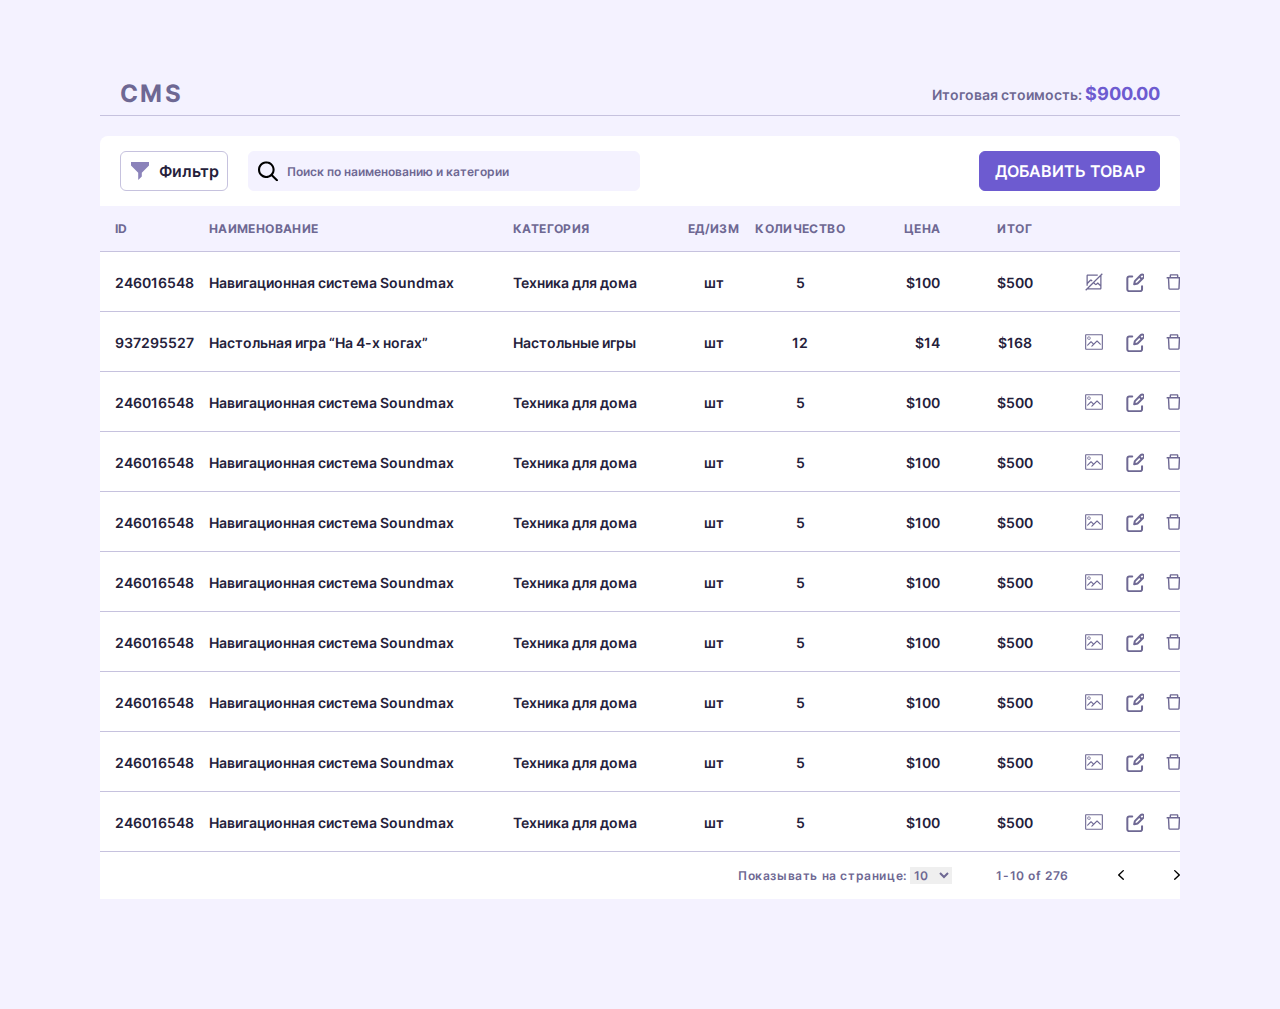
==== commit fd247d0c: "Исправлен тип кнопки отправки формы поиска" ====
--- a/index.html
+++ b/index.html
@@ -30,7 +30,7 @@
         </button>
         <form action="#" class="search">
           <fieldset class="search">
-            <button class="button search__button" type="button">
+            <button class="button search__button" type="submit">
               <svg width="20" height="20" viewBox="0 0 20 20" fill="currentColor" xmlns="http://www.w3.org/2000/svg">
                 <path d="M13.4097 14.8822C11.7399 16.1799 9.63851 16.7922 7.53338 16.5942C5.42824 16.3963 3.47766 15.403 2.07881 13.8166C0.679961 12.2303 -0.0619809 10.1701 0.00405863 8.05565C0.0700982 5.94118 0.939153 3.9314 2.43427 2.43552C3.92939 0.939633 5.93814 0.0701341 8.05152 0.00406071C10.1649 -0.0620127 12.224 0.680308 13.8096 2.07987C15.3951 3.47944 16.3879 5.43102 16.5857 7.53723C16.7836 9.64345 16.1717 11.7459 14.8745 13.4166L19.6936 18.2201C20.1016 18.6267 20.1022 19.2872 19.695 19.6946C19.2878 20.1021 18.6273 20.1017 18.2204 19.6939L13.4201 14.8822H13.4097ZM8.31916 14.5495C9.13773 14.5495 9.94829 14.3882 10.7045 14.0748C11.4608 13.7614 12.148 13.302 12.7268 12.7229C13.3056 12.1438 13.7647 11.4563 14.078 10.6996C14.3913 9.94298 14.5525 9.13201 14.5525 8.31302C14.5525 7.49403 14.3913 6.68306 14.078 5.92641C13.7647 5.16976 13.3056 4.48225 12.7268 3.90314C12.148 3.32402 11.4608 2.86465 10.7045 2.55123C9.94829 2.23782 9.13773 2.07651 8.31916 2.07651C6.66598 2.07651 5.08051 2.73356 3.91153 3.90314C2.74256 5.07271 2.08583 6.659 2.08583 8.31302C2.08583 9.96705 2.74256 11.5533 3.91153 12.7229C5.08051 13.8925 6.66598 14.5495 8.31916 14.5495Z"/>
                 </svg>
@@ -362,16 +362,10 @@
               <td class="page-count" colspan="6">
                 <label>Показывать на странице:
                   <select class="page-count__list" name="page">
-                    <option value="1">1</option>
-                    <option value="2">2</option>
-                    <option value="3">3</option>
-                    <option value="4">4</option>
-                    <option value="5">5</option>
-                    <option value="6">6</option>
-                    <option value="7">7</option>
-                    <option value="8">8</option>
-                    <option value="9">9</option>
                     <option value="10">10</option>
+                    <option value="20">20</option>
+                    <option value="50">50</option>
+                    <option value="100">100</option>
                   </select>
                 </label>
               </td>
@@ -399,10 +393,21 @@
     </div>
   </section>
 
-  <div class="overlay">
+  <div class="overlay ">
     <div class="modal">
       <div class="modal__container">
-        <h2 class="modal__title">Добавить ТОВАР</h2>
+        <div  class="modal__group">
+          <h2 class="modal__title">Добавить ТОВАР</h2>
+
+          <p class="modal__text">ID:<span class="modal__id">201910241</span></p>
+  
+          <button class="button modal__button" type="button">
+            <svg width="20" height="20" viewBox="0 0 20 20" fill="none" xmlns="http://www.w3.org/2000/svg">
+              <path d="M15.5629 4.86078L17.6394 6.93629L15.5629 4.86078ZM16.8982 3.03233L11.2834 8.64709C10.9933 8.9368 10.7955 9.3059 10.7148 9.70789L10.1962 12.304L12.7923 11.7844C13.1942 11.704 13.5629 11.5069 13.8531 11.2167L19.4678 5.60196C19.6366 5.43324 19.7704 5.23293 19.8617 5.01248C19.953 4.79203 20 4.55576 20 4.31714C20 4.07853 19.953 3.84225 19.8617 3.6218C19.7704 3.40136 19.6366 3.20105 19.4678 3.03233C19.2991 2.8636 19.0988 2.72976 18.8784 2.63845C18.6579 2.54714 18.4216 2.50014 18.183 2.50014C17.9444 2.50014 17.7081 2.54714 17.4877 2.63845C17.2672 2.72976 17.0669 2.8636 16.8982 3.03233V3.03233Z" stroke="currentColor" stroke-width="2" stroke-linecap="round" stroke-linejoin="round"/>
+              <path d="M18.0394 14.2648V17.206C18.0394 17.726 17.8328 18.2248 17.4651 18.5925C17.0973 18.9602 16.5986 19.1668 16.0786 19.1668H5.29415C4.77411 19.1668 4.27537 18.9602 3.90765 18.5925C3.53993 18.2248 3.33334 17.726 3.33334 17.206V6.42157C3.33334 5.90154 3.53993 5.4028 3.90765 5.03508C4.27537 4.66735 4.77411 4.46077 5.29415 4.46077H8.23535" stroke="currentColor" stroke-width="2" stroke-linecap="round" stroke-linejoin="round"/>
+            </svg>                  
+          </button>
+        </div>
 
         <button class="modal__close" type="button" aria-label="Закрыть">
           <svg width="24" height="24" viewBox="0 0 24 24" fill="currentColor" xmlns="http://www.w3.org/2000/svg">
